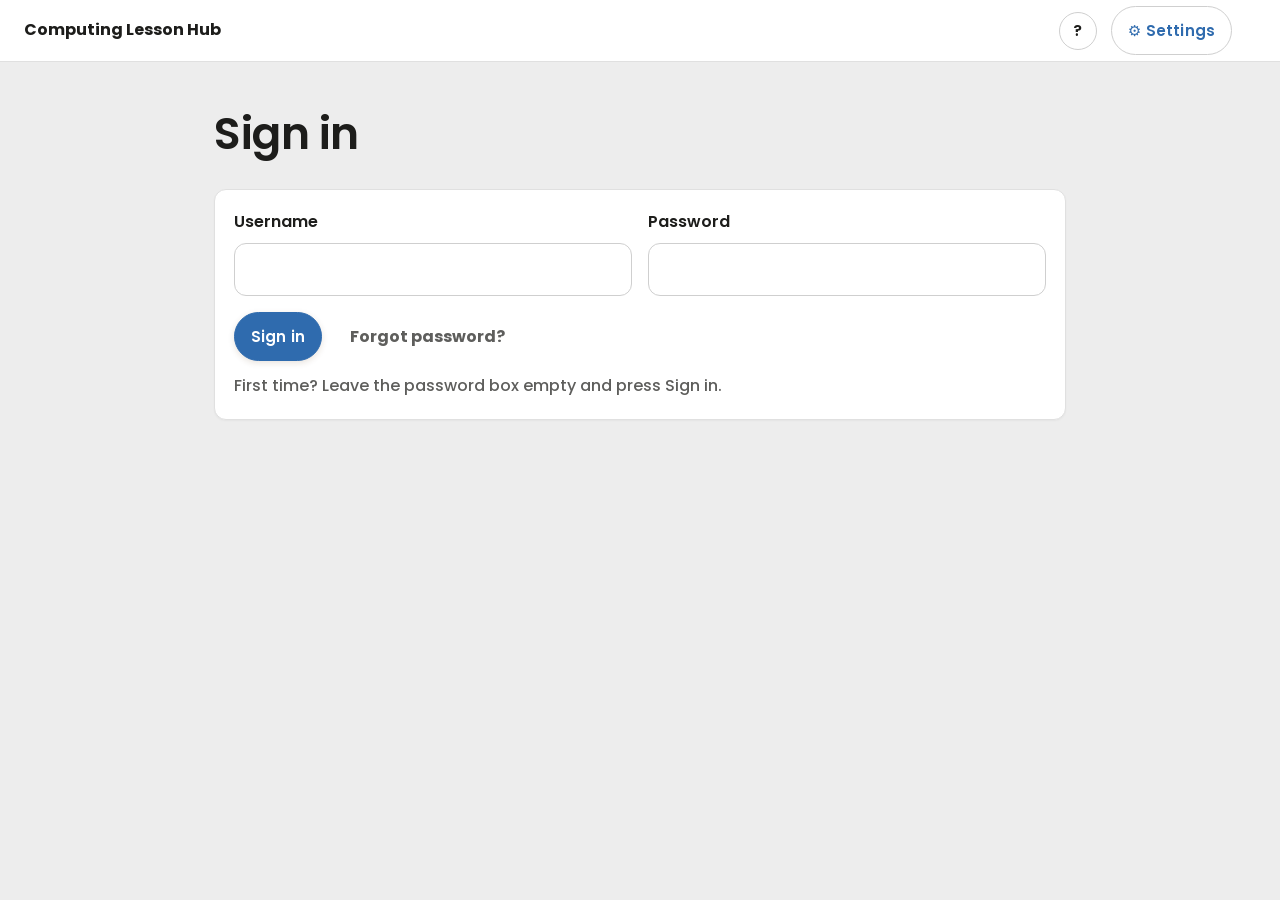
==== index.html @ dcce6dcf "From original c2c6411: v11.5.1-2 - fixes for Helpful IDE, Okay button for level-up card to move on, " ====
<!doctype html>
<html lang="en">
<head>
<meta charset="utf-8">
<meta name="viewport" content="width=device-width, initial-scale=1">
<title>Computing Lesson Hub</title>
<link rel="stylesheet" href="style.css">
<script>try{var _p=JSON.parse(localStorage.getItem("hub_prefs")||"{}");if(_p.bg)document.documentElement.dataset.bg=_p.bg;if(_p.font)document.documentElement.dataset.font=_p.font;}catch(e){}</script>
<script src="config.js"></script>
<script src="lessonfile.js"></script>
<script src="lessonorder.js"></script>
<script src="practice.js"></script>
<script src="settings.js"></script>
</head>
<body>

<div class="homebar">
  <div class="title">Computing Lesson Hub</div>
  <button class="btn-ghost iconbtn" id="helpBtn" title="Help" aria-label="Help" hidden>?</button>
  <button class="btn-ghost settings-btn" id="setBtn"><span class="ico">&#9881;&#65038;</span><span class="lbl"> Settings</span></button>
  <div class="auth" id="auth"></div>
</div>

<div class="page">

  <div class="masthead">
    <p class="eyebrow">Computing</p>
    <h1 id="headline">Sign in</h1>
  </div>

  <section class="station" id="loginCard">
    <div class="grid3">
      <div><label for="u">Username</label><input type="text" id="u" autocomplete="username"></div>
      <div><label for="p">Password</label><input type="password" id="p" autocomplete="current-password"></div>
    </div>
    <div class="row" style="margin-top:16px">
      <button class="btn-primary" id="loginBtn">Sign in</button>
      <button class="crumb" id="forgotBtn" style="margin-left:14px">Forgot password?</button>
      <span class="err" id="loginErr" role="alert"></span>
    </div>
    <p class="hint" id="loginNote" style="margin:12px 0 0">First time? Leave the password box empty and press Sign in.</p>
  </section>

  <div class="tabs" id="tabs" hidden>
    <button class="on" id="tabLessons">Lessons</button>
    <button id="tabResults">Assessments &amp; STAR Feedback</button>
    <button id="tabPractice">Practice</button>
    <button class="btn-ghost iconbtn refresh" id="refTab" title="Check for anything new">&#8635;</button>
  </div>
  <div id="view-lessons" hidden>
    <div class="subtabs">
      <button class="on" id="tabActive">Active</button>
      <button id="tabDone">Past</button>
    </div>
    <div id="lessonList"><div class="loading mid"><div class="load-dots"><span></span><span></span><span></span></div><span>Loading your lessons</span></div></div>
  </div>
  <div id="view-results" hidden>
    <div id="resultList"><p class="hint"></p></div>
  </div>
  <!-- Extra things to have a go at, set by nobody and marked by nobody.
       What is on offer is listed in practice.js. -->
  <div id="view-practice" hidden>
    <p class="hint" style="margin:0 0 18px">Extra activities to practise on your own.
      Nothing here is marked or handed in.</p>
    <div id="practiceList"></div>
  </div>

</div>

<!-- Only offered while nobody is signed in. Half of it is about signing in,
     and the other half clears this browser out, which is not something to put
     within reach of a child in the middle of a lesson. -->
<div class="modal-back no-print" id="helpModal" hidden>
  <div class="modal" role="dialog" aria-modal="true">
    <h2 style="margin-top:0">Help</h2>
    <div class="modal-scroll">
      <!-- Read through rather than glanced at, so it is ranged left under its
           heading instead of centred the way a one line pop-up message is. -->
      <div class="set-group" style="text-align:left">
        <span class="set-label">How to sign in</span>
        <p class="modal-text">Type in your computer username, and then a password you have set.</p>
        <p class="modal-text">If this is your first time, leave the password box empty and press Sign in.
          You will be asked to pick a password of your own.</p>
        <p class="modal-text">If you have forgotten your password, press Forgot password and put your
          hand up, so your teacher can let you back in.</p>
      </div>
      <div class="set-group">
        <span class="set-label">Something not working?</span>
        <button class="btn-ghost" id="helpFix">Fix problems on this device</button>
        <p class="hint" id="helpFixMsg" style="margin-top:10px"></p>
        <p class="subnote">This clears anything left over in this browser and loads the page again.
          Your saved work is not deleted.</p>
      </div>
    </div>
    <button class="btn-primary modal-cta" id="helpDone">Close</button>
  </div>
</div>

<div class="modal-back no-print" id="sayModal" hidden>
  <div class="modal" role="dialog" aria-modal="true">
    <h2 id="sayTitle" style="margin-top:0"></h2>
    <p class="modal-text" id="sayText"></p>
    <button class="btn-primary modal-cta" id="sayOk">OK</button>
  </div>
</div>

<div class="modal-back no-print" id="resetModal" hidden>
  <div class="modal" role="dialog" aria-modal="true">
    <div id="rsStep1">
      <h2 style="margin-top:0">Reset your password</h2>
      <p class="modal-text" id="rsWho"></p>
      <div class="field"><label for="rp1">New password (12–25 characters)</label><input type="password" id="rp1" autocomplete="new-password"></div>
      <div class="field"><label for="rp2">Type it again</label><input type="password" id="rp2" autocomplete="new-password"></div>
      <p class="subnote">It must be at least 12 characters long.</p>
      <button class="btn-primary modal-cta" id="rsGo">Update password</button>
      <button class="btn-ghost modal-stay" id="rsCancel">Cancel</button>
      <p class="hint" id="rsMsg" style="margin-top:10px"></p>
    </div>
    <div id="rsStep2" hidden>
      <h2 style="margin-top:0">Waiting for your teacher</h2>
      <div class="load-dots" style="margin:18px 0"><span></span><span></span><span></span></div>
      <p class="modal-text">Put your hand up, your teacher needs to approve this. Keep this window open.</p>
      <p class="handin" id="rsCount"></p>
      <button class="btn-ghost modal-stay" id="rsGiveUp">Cancel</button>
    </div>
  </div>
</div>

<div class="modal-back no-print" id="pwModal" hidden>
  <div class="modal" role="dialog" aria-modal="true">
    <h2 style="margin-top:0">Choose your password</h2>
    <p class="modal-text" id="pwWho"></p>
    <div class="field"><label for="np1">New password (12–25 characters)</label><input type="password" id="np1" autocomplete="new-password"></div>
    <div class="field"><label for="np2">Type it again</label><input type="password" id="np2" autocomplete="new-password"></div>
    <p class="subnote">It must be at least 12 characters long. Keep it to yourself.</p>
    <button class="btn-primary modal-cta" id="npGo">Save my password</button>
    <p class="hint" id="npMsg" style="margin-top:10px"></p>
  </div>
</div>

<script>
const API = (window.HUB && window.HUB.API) || "";
const OFFLINE = !!(window.HUB && window.HUB.OFFLINE);
const ready = !(window.HUB && window.HUB.OFFLINE) && API && API.indexOf("PASTE_") !== 0;
const $ = (id) => document.getElementById(id);
/* The order lessons are listed in, from lessonorder.js. A list keeps the
   order it arrived in if that file did not, so one missing script leaves a
   list in an odd order rather than leaving it empty. */
const inOrder = (list, titleFor) => window.lessonOrder ? window.lessonOrder.sort(list, titleFor) : list;

function el(tag, cls, text){ const e = document.createElement(tag); if (cls) e.className = cls;
  if (text !== undefined) e.textContent = text; return e; }
/* The waiting dots, the same three the lesson screen uses, for a list that is
   still on its way. A plain "Loading" line read as if the page had finished
   and there was simply nothing in the list. */
function wait(box, what){
  const b = typeof box === "string" ? $(box) : box;
  if (!b) return null;
  b.innerHTML = "";
  const d = el("div","loading mid");
  const dots = el("div","load-dots");
  dots.appendChild(el("span")); dots.appendChild(el("span")); dots.appendChild(el("span"));
  d.appendChild(dots);
  d.appendChild(el("span","", what || "Loading"));
  b.appendChild(d);
  return b;
}
/* wiring a button that isn't there should not stop the rest of the page */
function on(id, ev, fn){
  const e = document.getElementById(id);
  if (!e){ console.warn("Nothing on the page with id:", id); return; }
  e.addEventListener(ev, fn);
}

/* Which tab is open. Declared up here because signing in shows that tab and
   hides the rest, and renderAuth runs before the rest of this script has been
   read: a `let` further down is not there yet when it is asked for. */
let openTab = "lessons";
/* The sandbox sends a student back here with ?tab=practice on the address, so
   they land on the list they came from rather than on their lessons. */
try{
  if (new URLSearchParams(location.search).get("tab") === "practice") openTab = "practice";
}catch(e){}

/* Nothing about lessons is shown until a student has signed in.
   One view at a time, rather than every view unhidden at once: they were all
   empty until something was loaded into them, so nothing showed, and the
   moment a tab had a word of its own on it that stopped being true. */
function signedInView(inYet){
  const tabs = $("tabs");
  if (tabs) tabs.hidden = !inYet;
  ["view-lessons","view-results","view-practice"].forEach(id => {
    const e = $(id);
    if (e) e.hidden = true;
  });
  if (inYet){ switchTab(openTab); return; }
  const box = $("lessonList");
  if (box) box.innerHTML = "";
}

/* ---------- home without a server ----------
   Lessons are handed out as links that open straight into the lesson, so
   this page is only the way back in when a link has not reached somebody:
   they type the lesson's four digit code and go there. There is no list to
   browse, no sign in, and nothing here knows their name — the lesson page
   asks for that, because that is where the work happens. */
function offlineHome(){
  ["tabs","view-lessons","view-results","view-practice"].forEach(id => { const e = $(id); if (e) e.hidden = true; });
  $("auth").innerHTML = "";
  $("headline").textContent = "Open a lesson";
  const card = $("loginCard");
  card.hidden = false;
  card.className = "station codepanel";
  card.innerHTML = "";

  const field = el("div","field");
  field.appendChild(el("label","","Lesson code"));
  const box = document.createElement("input");
  box.type = "text";
  box.id = "codeIn";
  box.className = "codebox";
  box.inputMode = "numeric";
  box.maxLength = 4;
  box.autocomplete = "off";
  box.placeholder = "0000";
  field.appendChild(box);
  card.appendChild(field);

  const msg = el("p","err","");
  const go = el("button","btn-primary","Open lesson");
  go.style.marginTop = "6px";

  const open = async () => {
    const code = box.value.replace(/\D/g, "");
    if (code.length !== 4){ msg.textContent = "Lesson codes are four numbers."; box.focus(); return; }
    msg.textContent = "";
    go.disabled = true; go.textContent = "Looking…";
    try{
      const found = window.lessonFile.byCode(await window.lessonFile.load(true), code);
      if (!found){
        msg.textContent = "No lesson has the code " + code + ". Check it with your teacher.";
        box.select();
        return;
      }
      location.href = "lesson.html?id=" + encodeURIComponent(found.id);
    }catch(e){
      msg.textContent = "The lesson list could not be read. Tell your teacher.";
    }finally{
      go.disabled = false; go.textContent = "Open lesson";
    }
  };
  go.addEventListener("click", open);
  /* Only numbers go in, so a stray letter cannot sit there looking right. */
  box.addEventListener("input", () => {
    const only = box.value.replace(/\D/g, "").slice(0, 4);
    if (only !== box.value) box.value = only;
    msg.textContent = "";
  });
  box.addEventListener("keydown", (e) => { if (e.key === "Enter") open(); });
  card.appendChild(go);
  card.appendChild(msg);
  setTimeout(() => box.focus(), 30);
}

function renderAuth(){
  const name = localStorage.getItem("hub_name");
  const help = $("helpBtn");
  if (OFFLINE){ offlineHome(); return; }
  if (name && localStorage.getItem("hub_token")){
    if (help) help.hidden = true;
    $("auth").innerHTML = '<span class="who"><b></b></span> <button class="btn-ghost" id="outBtn"><span class="ico">&#9099;</span><span class="lbl"> Sign out</span></button>';
    $("auth").querySelector("b").textContent = name;
    on("outBtn", "click", () => {
      ["hub_token","hub_name","hub_group"].forEach(k => localStorage.removeItem(k));
      /* Not only the token. A teacher sign-in left on this machine goes stale
         when the key changes or a second factor is switched on, and after that
         the server refused the whole of a lesson request rather than answering
         it as a student's: the list below still filled, being asked for with no
         sign-in at all, but opening a finished lesson from Past said it could
         not be found. Signing out used to leave it sitting there, which is why
         signing out and back in never fixed it. Saved work still stays: the
         same child coming back keeps working without waiting. */
      try{ window.hubClearStrays(); }catch(e){}
      forgetEverything();
      renderAuth();
    });
    $("loginCard").hidden = true;
    const hour = new Date().getHours();
    const part = hour < 12 ? "Good morning" : hour < 18 ? "Good afternoon" : "Good evening";
    $("headline").textContent = part + ", " + name.split(" ")[0];
    signedInView(true);
  } else {
    $("auth").innerHTML = "";
    if (help) help.hidden = false;
    $("loginCard").hidden = false;
    $("headline").textContent = "Sign in";
    signedInView(false);
  }
}

/* ---- the help pop-up, on the sign-in page only ---- */
on("helpBtn", "click", () => { $("helpModal").hidden = false; $("helpDone").focus(); });
on("helpDone", "click", () => { $("helpModal").hidden = true; $("helpBtn").focus(); });
$("helpModal").addEventListener("mousedown", (e) => {
  if (e.target === $("helpModal")) $("helpModal").hidden = true;
});
/* The way out of anything this machine is holding that stops it working: a
   teacher sign-in gone stale is the one that has actually happened, and it
   made the server refuse a student's lesson requests on that machine alone.
   Reached only from the sign-in page, so a child clearing things out has
   already left their lesson rather than being sat in the middle of one. */
on("helpFix", "click", () => {
  const btn = $("helpFix");
  btn.disabled = true;
  $("helpFixMsg").textContent = "All tidied up. Loading the page again…";
  try{ window.hubClearStrays(); }catch(e){}
  setTimeout(() => location.reload(), 700);
});
renderAuth();

on("loginBtn", "click", async () => {
  $("loginErr").textContent = "";
  if (!ready){ $("loginErr").textContent = "Site not connected to its server yet (config.js)."; return; }
  try{
    const r = await fetch(API + "/api/login", {
      method:"POST", headers:{ "Content-Type":"application/json" },
      body: JSON.stringify({ username: $("u").value, password: $("p").value })
    });
    const d = await r.json();
    if (!r.ok) throw new Error(d.error || "Sign-in failed.");
    /* Shared computers: if this is a DIFFERENT student from the last one to
       sign in here, drop the cached work so nobody sees someone else's answers.
       (Signing out deliberately leaves the cache alone, the same student
       coming back keeps working offline-fast.) */
    const uname = $("u").value.trim().toLowerCase();
    if (localStorage.getItem("hub_user") !== uname) clearStudentCache();
    localStorage.setItem("hub_user", uname);
    forgetEverything();          // never inherit the last student's data
    localStorage.setItem("hub_token", d.token);
    localStorage.setItem("hub_name", d.name);
    localStorage.setItem("hub_group", d.group || "");
    renderAuth();
    if (d.mustSet) forcePassword(d.name);
    else loadLessons();
  }catch(e){ $("loginErr").textContent = e.message; }
});
on("p", "keydown", (e) => { if (e.key === "Enter") $("loginBtn").click(); });

/* housekeeping: clear stored work for retired or stale lessons */
const MAX_AGE_DAYS = 60;
function pruneStorage(validIds){
  const keep = new Set(validIds.map(id => "hub_work_" + id));
  const cutoff = Date.now() - MAX_AGE_DAYS * 86400000;
  const doomed = [];
  for (let i = 0; i < localStorage.length; i++){
    const k = localStorage.key(i);
    if (!k || k.indexOf("hub_work_") !== 0) continue;
    if (!keep.has(k)){ doomed.push(k); continue; }
    try{
      const d = JSON.parse(localStorage.getItem(k));
      if (d.__saved && new Date(d.__saved).getTime() < cutoff) doomed.push(k);
    }catch(e){ doomed.push(k); }
  }
  doomed.forEach(k => localStorage.removeItem(k));
}

let lessonTitles = {};
let catalogue = null;      // what the teacher has published, and in which unit
let lockedLessons = new Set();
let markingLessons = new Set();   // assessments the teacher is marking: open, but read only
let doneLessons = new Set();
let showing = "active";

/* The lesson FILES stay on GitHub Pages (titles, descriptions, tasks); the
   database only says which are published, which unit they belong to and what
   is locked for this class. */
let lessonsLoaded = false;
async function loadLessons(force){
  if (OFFLINE) return;              // no list to browse, only the code box
  if (lessonsLoaded && !force){ paintLessons(lastById); return; }
  /* Only count it as loaded once lessons have actually arrived. Marking it
     loaded after a fetch that returned early, or failed, left the list empty
     for the rest of the visit. */
  const got = await fetchLessons();
  lessonsLoaded = !!got;
}
let lastById = {};
async function fetchLessons(){
  let loadedOk = false;
  const box = $("lessonList");
  const token = localStorage.getItem("hub_token");
  if (!token){ box.innerHTML = ""; return false; }               // signing in comes first
  wait(box, "Loading your lessons");
  const group = localStorage.getItem("hub_group") || "";
  /* All three at once. Neither the locked list nor the finished list needs
     anything from the catalogue, and asked for in turn they made this three
     round trips deep, so a child at the start of a lesson watched the dots
     for three times as long as they had to. Each one is given something to
     do with a failure as it starts rather than later, or a refusal that
     arrives while another is still in the air has nowhere to go.

     Every lesson comes from the database. The lessons folder belongs to
     offline mode, and this list is never shown there, so nothing here reads
     it: a file left behind from a spell offline must not put a lesson in
     front of a class that was never published to them. */
  const catalogueComing = fetch(API + "/api/catalog" +
    (group ? "?group=" + encodeURIComponent(group) : ""), { cache: "no-store" })
    .then(r => r.json());
  const lockedComing = (ready && token && group)
    ? fetch(API + "/api/release?all=1&group=" + encodeURIComponent(group), { cache: "no-store" })
        .then(r => r.json()).catch(() => null)
    : Promise.resolve(null);
  const doneComing = (ready && token)
    ? fetch(API + "/api/work?done=1", { headers: { Authorization: "Bearer " + token }, cache: "no-store" })
        .then(r => r.json()).catch(() => null)
    : Promise.resolve(null);
  try{
    catalogue = await catalogueComing;

    const byId = {};
    (catalogue.lessons || []).forEach(c => {
      byId[c.lesson_id] = { id: c.lesson_id, title: c.title || c.lesson_id,
                            description: c.description || "" };
      lessonTitles[c.lesson_id] = byId[c.lesson_id].title;
    });
    /* prune only once we know every valid id, or work on builder-made lessons
       would be thrown away here */
    try{ pruneStorage(Object.keys(byId)); }catch(e){}

    lockedLessons = new Set();
    const rel = await lockedComing;
    markingLessons = new Set();
    if (rel) (rel.rows || []).forEach(r => {
      if (r.lessonLocked) lockedLessons.add(r.lesson);
      if (r.markingLocked) markingLessons.add(r.lesson);
    });

    doneLessons = new Set();
    Object.keys(byId).forEach(id => {         // this machine's own record
      try{ const w = JSON.parse(localStorage.getItem("hub_work_" + id) || "null"); if (w && w.__done) doneLessons.add(id); }catch(e){}
    });
    const fin = await doneComing;             // and the authoritative one
    if (fin) (fin.done || []).forEach(id => doneLessons.add(id));
    lastById = byId;
    loadedOk = true;
    paintLessons(byId);
  }catch(e){
    console.error("lesson list failed:", e);
    box.innerHTML = '<p class="hint">Could not load the lesson list. Pull down or press refresh to try again.</p>';
  }
  return loadedOk;
}

/* Closing dates seen so far, lesson id to date. The tab a lesson belongs in
   is worked out from whatever the catalogue sent this time, and an answer
   that came back with no dates on it at all (a database a column behind, so
   the query fell back to one that does not ask for them) put every closed
   lesson back on the home page and left it there. Once a lesson has been seen
   to have a closing date, that date is remembered, so closed stays closed.
   A date the catalogue does send always wins, which is what lets a teacher
   push a closing date back and have the lesson return to Active. */
const CLOSE_KEY = "hub_close";
let closeDates = {};
try{ closeDates = JSON.parse(localStorage.getItem(CLOSE_KEY) || "{}") || {}; }catch(e){ closeDates = {}; }
function rememberCloses(cat, trustThis){
  const fresh = {};
  cat.forEach(c => {
    /* An answer with dates in it is the whole truth: a lesson without one has
       had its closing date taken off, so the old one is forgotten too.
       An answer with no dates anywhere tells us nothing, so nothing is lost. */
    const shut = trustThis ? (c.close_on || "") : (c.close_on || closeDates[c.lesson_id] || "");
    if (shut) fresh[c.lesson_id] = shut;         // lessons no longer listed drop out
  });
  closeDates = fresh;
  try{ localStorage.setItem(CLOSE_KEY, JSON.stringify(fresh)); }catch(e){}
}

/* The school's own day, not UTC. A closing date is a date on a timetable, and
   through the summer the UTC day is still yesterday's until one in the
   morning, which is the same day the console works out. */
function todayHere(){
  const d = new Date();
  return d.getFullYear() + "-" + String(d.getMonth() + 1).padStart(2, "0") + "-" + String(d.getDate()).padStart(2, "0");
}

function paintLessons(byId){
  const box = $("lessonList"); box.innerHTML = "";
  const cat = (catalogue && catalogue.lessons) || [];
  // published, not locked for this class, and known in the lesson files
  let visible = cat.filter(c => byId[c.lesson_id] && !lockedLessons.has(c.lesson_id));   // the server already filtered by class
  /* A lesson is in the past once its closing date has gone by, or once the
     student has finished it. Closed lessons can still be opened and edited.
     Half finished work does not hold one back: the date closes it either way. */
  const today = todayHere();
  /* A remembered date is only used when this answer carried no dates at all.
     Where the catalogue does have them, a lesson without one is a lesson
     published without a closing date, and it stays where it is. */
  const anyDates = cat.some(c => c.close_on);
  const closeOf = (c) => c.close_on || (anyDates ? "" : (closeDates[c.lesson_id] || ""));
  const isPast = (c) => { const shut = closeOf(c); return (shut && shut < today) || doneLessons.has(c.lesson_id); };
  rememberCloses(cat, anyDates);
  visible = visible.filter(c => showing === "done" ? isPast(c) : !isPast(c));

  if (!visible.length){
    box.innerHTML = '<p class="hint">' + (showing === "done"
      ? "Nothing here yet, lessons move here once they close, or once you finish them."
      : (cat.length ? "No lessons are open right now. Your teacher will publish them when you need them."
                    : "No lessons have been published yet.")) + '</p>';
    return;
  }

  // group by unit, in the teacher's unit order
  const unitOrder = ((catalogue && catalogue.units) || []).map(u => u.name);
  const groups = {};
  visible.forEach(c => { (groups[c.unit || ""] = groups[c.unit || ""] || []).push(c); });
  const names = Object.keys(groups).sort((a, b) => {
    const ia = unitOrder.indexOf(a), ib = unitOrder.indexOf(b);
    return (ia < 0 ? 999 : ia) - (ib < 0 ? 999 : ib) || a.localeCompare(b);
  });

  names.forEach((unit, unitIndex) => {
    /* Past work piles up over a year, so each unit folds away. The one most
       recently finished is left open; the rest start closed. */
    const foldable = showing === "done" && unit;   // the Past tab
    let body = box;
    if (foldable){
      const holder = document.createElement("div");
      holder.className = "pastunit";
      const head = document.createElement("button");
      head.className = "pastunit-head";
      head.type = "button";
      head.appendChild(Object.assign(document.createElement("span"), { textContent: unit }));
      const count = document.createElement("span");
      count.className = "pastunit-count";
      count.textContent = groups[unit].length + (groups[unit].length === 1 ? " lesson" : " lessons");
      head.appendChild(count);
      const inner = document.createElement("div");
      inner.className = "pastunit-body";
      const openFirst = unitIndex === 0;
      inner.hidden = !openFirst;
      if (openFirst) head.classList.add("open");
      head.addEventListener("click", () => {
        inner.hidden = !inner.hidden;
        head.classList.toggle("open", !inner.hidden);
      });
      holder.appendChild(head);
      holder.appendChild(inner);
      box.appendChild(holder);
      body = inner;
    } else if (unit){
      const h = document.createElement("p"); h.className = "unit-head"; h.textContent = unit; box.appendChild(h);
    }
    /* A unit of a GCSE or A Level course is one point of the specification,
       and the lessons in it come in named groups: its sub-points. A KS3 unit
       has none of those, so it stays the one list it has always been, and so
       does a unit whose lessons all cover the whole of it. */
    const partNames = [];
    const parts = {};
    groups[unit].slice().sort(bySubunit).forEach(c => {
      const name = c.subunit || "";
      if (!parts[name]){ parts[name] = []; partNames.push(name); }
      parts[name].push(c);
    });
    /* Counted across the whole unit, not restarted in each group: the numbers
       down the side are where a student is up to in this unit. */
    let nth = 0;
    partNames.forEach(part => {
      /* A named sub-point always says so, even where the unit has only the
         one. It used to be left off in that case, so a class given one lesson
         out of 2.2.1 saw it under "2.2 Programming fundamentals" with no sign
         of which part of it they were doing. The unit's own group has no name
         and never gets a heading. */
      if (part){
        const sh = document.createElement("p");
        sh.className = "sub-head"; sh.textContent = part;
        body.appendChild(sh);
      }
    const wrap = document.createElement("div"); wrap.className = "lessons";
    inOrder(parts[part]).forEach((c) => {
      const i = nth++;
      const l = byId[c.lesson_id];
      const done = doneLessons.has(l.id);
      const a = document.createElement("a");
      a.className = "lessonCard";
      a.href = "lesson.html?id=" + encodeURIComponent(l.id);

      if (visible.length > 1){
        const num = document.createElement("span");
        num.className = "num"; num.textContent = String(i + 1).padStart(2, "0");
        a.appendChild(num);
      }

      const bodyEl = document.createElement("span");
      bodyEl.className = "body";
      const nameEl = document.createElement("b");
      nameEl.textContent = l.title || l.id;
      const descEl = document.createElement("span");
      descEl.textContent = l.description || "";
      bodyEl.appendChild(nameEl); bodyEl.appendChild(descEl);
      a.appendChild(bodyEl);

      if (done){
        const badge = document.createElement("span");
        badge.className = "badge badge-done"; badge.textContent = "\u2713 Complete";
        a.appendChild(badge);
      }
      if (l.assessment || c.assessment){
        const badge = document.createElement("span");
        badge.className = "badge"; badge.textContent = c.practical ? "Practical" : "Assessment";
        a.appendChild(badge);
        /* Still opens, to their work and their mark, but says up front that
           it cannot be changed, rather than letting them find out inside. */
        if (markingLessons.has(l.id)){
          const shut = document.createElement("span");
          shut.className = "badge"; shut.textContent = "\u{1F512} Being marked";
          a.appendChild(shut);
        }
      } else if (l.homework || c.homework){
        const badge = document.createElement("span");
        badge.className = "badge badge-home"; badge.textContent = "Home Learning";
        a.appendChild(badge);
      }
      const go = document.createElement("span");
      go.className = "go"; go.textContent = "\u2192";
      a.appendChild(go);
      wrap.appendChild(a);
    });
    body.appendChild(wrap);
    });
  });
}

/* Which sub-point of its unit a lesson is in. The number in the wording is
   read as a number, so 2.2.10 comes after 2.2.9, and a lesson covering the
   whole unit has no sub-point and comes first. */
function bySubunit(a, b){
  const x = String(a.subunit || ""), y = String(b.subunit || "");
  if (x === y) return 0;
  if (!x) return -1;
  if (!y) return 1;
  return window.lessonOrder ? window.lessonOrder.compareText(x, y)
                            : (x < y ? -1 : 1);
}

on("tabActive", "click", () => { showing = "active"; paintSub(); });
on("tabDone", "click", () => { showing = "done"; paintSub(); });
function paintSub(){
  $("tabActive").classList.toggle("on", showing === "active");
  $("tabDone").classList.toggle("on", showing === "done");
  loadLessons();
}
loadLessons();

/* ---- My results tab ---- */
on("refTab", "click", async () => {
  const btn = $("refTab");
  btn.disabled = true;
  try{
    if (openTab === "results") await loadResults(true);
    else await loadLessons(true);
  }catch(e){}
  btn.disabled = false;
});
on("tabLessons", "click", () => switchTab("lessons"));
on("tabResults", "click", () => switchTab("results"));
on("tabPractice", "click", () => switchTab("practice"));
let resultsLoaded = false;

/* Signing out has to forget everything held in memory as well as the token.
   Leaving these behind showed the next student the last one's marks. */
function forgetEverything(){
  lessonsLoaded = false;
  resultsLoaded = false;
  lastById = {};
  lessonTitles = {};
  doneLessons = new Set();
  lockedLessons = new Set();
  markingLessons = new Set();
  catalogue = null;
  showing = "active";
  openTab = "lessons";
  const list = $("lessonList"), res = $("resultList");
  if (list) list.innerHTML = "";
  if (res) res.innerHTML = "";
}

function switchTab(which){
  openTab = which;
  $("tabLessons").classList.toggle("on", which === "lessons");
  $("tabResults").classList.toggle("on", which === "results");
  $("tabPractice").classList.toggle("on", which === "practice");
  $("view-lessons").hidden = which !== "lessons";
  $("view-results").hidden = which !== "results";
  $("view-practice").hidden = which !== "practice";
  /* Nothing on the Practice tab comes from the server, so there is nothing
     to check for and no button to press. */
  $("refTab").hidden = which === "practice";
  if (which === "results" && !resultsLoaded) loadResults();
  if (which === "practice") paintPractice();
}

/* What a student can practise, from practice.js. Everything that will ever
   be here is listed there; only the ones with a page behind them are drawn,
   so the quiz and the written answers appear the day they are written and
   nothing on this page has to change. */
function paintPractice(){
  const box = $("practiceList");
  if (!box) return;
  box.innerHTML = "";
  const acts = (window.practice && window.practice.live()) || [];
  if (!acts.length){
    box.innerHTML = '<p class="hint">Nothing to practise just yet.</p>';
    return;
  }
  const wrap = el("div","lessons");
  acts.forEach(a => {
    const card = document.createElement("a");
    card.className = "lessonCard";
    card.href = a.href;
    const icon = el("span","num pracIcon", a.icon || "");
    icon.setAttribute("aria-hidden","true");
    card.appendChild(icon);
    const body = el("span","body");
    body.appendChild(el("b","", a.title));
    body.appendChild(el("span","", a.blurb));
    card.appendChild(body);
    card.appendChild(el("span","go","→"));
    wrap.appendChild(card);
  });
  box.appendChild(wrap);
}
function clearStudentCache(){
  try{
    const doomed = [];
    for (let i = 0; i < localStorage.length; i++){
      const k = localStorage.key(i);
      if (k && (k.startsWith("hub_work_") || k.startsWith("hub_rel_") ||
                k === "hub_close" || k === "hub_inspect" ||
                k === "hub_sandbox_inspect" ||
                k === "hub_sandbox")) doomed.push(k);
    }
    doomed.forEach(k => localStorage.removeItem(k));   // display settings are kept
  }catch(e){}
}

/* ---- first sign-in (or after a teacher approves a reset): choose a password ---- */
function forcePassword(name){
  $("pwWho").textContent = "Hello " + String(name || "").split(" ")[0] + ", before you start, pick a password only you know.";
  $("pwModal").hidden = false;
  $("np1").focus();
}
on("npGo", "click", async () => {
  const a = $("np1").value, b = $("np2").value;
  if (a.length < 12 || a.length > 25){ $("npMsg").textContent = "It must be 12 to 25 characters long."; return; }
  if (a !== b){ $("npMsg").textContent = "The two boxes don't match."; return; }
  $("npMsg").textContent = "Saving…";
  try{
    const r = await fetch(API + "/api/login", { method:"POST",
      headers:{ "Content-Type":"application/json", Authorization: "Bearer " + localStorage.getItem("hub_token") },
      body: JSON.stringify({ action:"set-password", newPassword: a }) });
    const d = await r.json();
    if (!r.ok) throw new Error(d.error || "Could not save it.");
    $("pwModal").hidden = true;
    $("np1").value = $("np2").value = "";
    loadLessons();
  }catch(e){ $("npMsg").textContent = e.message; }
});

/* our own message box, never the browser's grey pop-up */
function say(title, text, then){
  $("sayTitle").textContent = title;
  $("sayText").textContent = text || "";
  $("sayModal").hidden = false;
  $("sayOk").onclick = () => { $("sayModal").hidden = true; if (then) then(); };
  $("sayOk").focus();
}
on("sayModal", "mousedown", (e) => { if (e.target === $("sayModal")) $("sayModal").hidden = true; });

/* ---- forgot password ----
   Check the username, let them choose the new password there and then, and
   hold it until their teacher approves it, no emails, no teacher typing. */
let rsUser = "", rsTicket = "", rsPoll = null, rsDeadline = 0;

on("forgotBtn", "click", async () => {
  const u = $("u").value.trim();
  if (!u){ $("loginErr").textContent = "Type your username first, then press Forgot password?"; return; }
  if (!ready){ $("loginErr").textContent = "Site not connected to its server yet (config.js)."; return; }
  $("loginErr").textContent = "";
  $("forgotBtn").textContent = "Checking…";
  try{
    const r = await fetch(API + "/api/login", { method:"POST", headers:{ "Content-Type":"application/json" },
      body: JSON.stringify({ action:"check-username", username: u }) });
    const d = await r.json();
    if (!r.ok) throw new Error(d.error || "Could not check that.");
    if (!d.exists){
      say("We can't find that username",
          "There's no account called \u201c" + u + "\u201d. Check the spelling and try again, your teacher can tell you your exact username.");
      return;
    }
    rsUser = u;
    $("rsWho").textContent = "Signing in as " + u + ". Choose a new password, then your teacher will approve it.";
    $("rsStep1").hidden = false; $("rsStep2").hidden = true;
    $("rsMsg").textContent = ""; $("rp1").value = ""; $("rp2").value = "";
    $("resetModal").hidden = false;
    $("rp1").focus();
  }catch(e){ $("loginErr").textContent = e.message; }
  finally{ $("forgotBtn").textContent = "Forgot password?"; }
});
on("rsCancel", "click", () => { $("resetModal").hidden = true; });
on("rsGiveUp", "click", stopReset);
function stopReset(){
  clearInterval(rsPoll); rsPoll = null;
  $("resetModal").hidden = true;
}
on("rsGo", "click", async () => {
  const a = $("rp1").value, b = $("rp2").value;
  if (a.length < 12 || a.length > 25){ $("rsMsg").textContent = "It must be 12 to 25 characters long."; return; }
  if (a !== b){ $("rsMsg").textContent = "The two boxes don't match."; return; }
  $("rsMsg").textContent = "Sending to your teacher…";
  try{
    const r = await fetch(API + "/api/login", { method:"POST", headers:{ "Content-Type":"application/json" },
      body: JSON.stringify({ action:"reset-request", username: rsUser, newPassword: a }) });
    const d = await r.json();
    if (!r.ok) throw new Error(d.error || "Could not send it.");
    rsTicket = d.ticket;
    $("rsStep1").hidden = true; $("rsStep2").hidden = false;
    rsDeadline = Date.now() + 5*60*1000;
    tickCountdown();
    rsPoll = setInterval(pollReset, 5000);
  }catch(e){ $("rsMsg").textContent = e.message; }
});
function tickCountdown(){
  const left = Math.max(0, Math.ceil((rsDeadline - Date.now())/1000));
  const m = Math.floor(left/60), sec = String(left%60).padStart(2,"0");
  $("rsCount").textContent = left ? ("Time left: " + m + ":" + sec) : "";
}
async function pollReset(){
  tickCountdown();
  if (Date.now() > rsDeadline){
    stopReset();
    say("Time ran out", "Your teacher did not approve your new password within 5 minutes, so it has gone. Press Forgot password again to have another go.");
    return;
  }
  try{
    const r = await fetch(API + "/api/login", { method:"POST", headers:{ "Content-Type":"application/json" },
      body: JSON.stringify({ action:"reset-status", username: rsUser, ticket: rsTicket }) });
    const d = await r.json();
    if (d.status === "approved"){
      stopReset();
      if (localStorage.getItem("hub_user") !== rsUser.toLowerCase()) clearStudentCache();
      localStorage.setItem("hub_user", rsUser.toLowerCase());
      forgetEverything();          // never inherit the last student's data
    localStorage.setItem("hub_token", d.token);
      localStorage.setItem("hub_name", d.name);
      localStorage.setItem("hub_group", d.group || "");
      renderAuth();
      loadLessons();
    } else if (d.status === "denied"){
      stopReset();
      say("Not approved", "Your teacher did not approve this password change. Ask them why, then try again.");
    } else if (d.status === "expired"){
      stopReset();
      say("That request expired", "Please try to reset your password again.");
    }
  }catch(e){ /* a blip: keep polling until the deadline */ }
}

async function loadResults(force){
  if (resultsLoaded && !force) return;
  await fetchResults();
  resultsLoaded = true;
}
/* every lesson a teacher has written feedback on */

function paintResults(box, d){
box.innerHTML = "";
  /* Two lists, because they are two different things. An assessment is a
     test somebody sat; exam practice is a lesson of past paper questions
     that happened to add up to a mark. A row saved before there was a
     difference has no kind on it and is an assessment, which is what it
     was. */
  const all = d.results || [];
  const assessments = all.filter(r => String(r.kind || "") !== "exam");
  const practice = all.filter(r => String(r.kind || "") === "exam");
  if (!all.length) box.appendChild(el("p","hint","No assessment results yet."));
  if (assessments.length) box.appendChild(el("p","unit-head","Assessments"));
  paintResultRows(box, assessments);
  if (practice.length) box.appendChild(el("p","unit-head","Exam questions"));
  paintResultRows(box, practice);
}
function paintResultRows(box, rows){
  rows.forEach(res => {
    const card = document.createElement("a"); card.className = "result-card";
    card.href = "lesson.html?id=" + encodeURIComponent(res.lesson_id);
    card.innerHTML = '<span class="sc"></span><span class="body"><b></b><span></span></span><span class="st"></span>';
    const when = new Date(res.updated_at + "Z").toLocaleDateString("en-GB");
    /* A grade stands on its own: there is no percentage to work out. */
    if (res.grade){
      card.querySelector(".sc").textContent = res.grade;
      card.querySelector(".sc").classList.add("sc-grade");
      card.querySelector(".body span").textContent = when;
    } else {
      const pct = Math.round(100 * res.score / Math.max(1, res.out_of));
      card.querySelector(".sc").textContent = res.score + " / " + res.out_of;
      card.querySelector(".body span").textContent = pct + "% \u00b7 " + when;
    }
    card.querySelector("b").textContent = lessonTitles[res.lesson_id] || res.lesson_id;
    const st = card.querySelector(".st");
    if (res.strength || res.target){
      st.innerHTML = (res.strength ? "<b>Strength:</b> " : "") + (res.strength || "") +
                     (res.target ? "<br><i>Target:</i> " + res.target : "");
    }
    box.appendChild(card);
  });
}

async function fetchResults(){
  const token = localStorage.getItem("hub_token");
  const box = $("resultList");
  if (OFFLINE){
    /* the browser is the only place results live */
    let all = {};
    try{ all = JSON.parse(localStorage.getItem("hub_results") || "{}"); }catch(e){}
    const mine = Object.values(all).sort((a, b) =>
      String(b.updated_at).localeCompare(String(a.updated_at)));
    mine.forEach(r => { if (r.title) lessonTitles[r.lesson_id] = r.title; });
    paintResults(box, { results: mine });
    return;
  }
  if (!token){ box.innerHTML = ""; return; }
  if (!ready){ box.innerHTML = '<p class="hint">Site not connected to its server yet.</p>'; return; }
  wait(box, "Loading your results");
  try{
    const r = await fetch(API + "/api/results", { headers: { Authorization: "Bearer " + token } });
    const d = await r.json();
    if (!r.ok) throw new Error(d.error || "Could not load results.");
    resultsLoaded = true;
    paintResults(box, d);

  }catch(e){ box.innerHTML = '<p class="hint">' + e.message + '</p>'; }
}
  if (window.initSettings) initSettings($("setBtn"));
</script>
</body>
</html>
---- style.css ----
/* =====================================================================
   Lesson Hub — "mission console"
   Deep navy shell, amber for actions, mint reserved for success/progress.
   Space Grotesk (display) · IBM Plex Sans (body) · IBM Plex Mono (code)
   ===================================================================== */

@import url('https://fonts.googleapis.com/css2?family=Poppins:wght@400;500;600;700&family=Lexend:wght@400;500;600;700;800&family=Atkinson+Hyperlegible:wght@400;700&family=IBM+Plex+Mono:wght@400;500&display=swap');

/* =====================================================================
   The scale everything is sized from. Text comes in these sizes and corners
   in these curves, rather than whatever number looked right on the day, so
   the same kind of thing looks the same wherever it is. Change one here and
   it changes everywhere it is used.
   ===================================================================== */
:root{
  --text-2xs:11px; --text-xs:12px; --text-sm:13px; --text-base:14px; --text-md:15px;
  --text-lg:16px; --text-xl:18px; --text-2xl:20px; --text-3xl:24px; --text-4xl:28px;
  --text-5xl:34px; --text-6xl:44px; --text-7xl:56px;
  --rad-xs:4px; --rad-sm:8px; --rad-md:12px; --rad-lg:16px; --rad-pill:999px;
}


/* =====================================================================
   The school's own look: white on a soft grey, near-black text, one blue
   for anything you can act on, square corners and thin grey rules.
   ===================================================================== */
:root{
  /* the code editor's default colours, so they are named like everything else */
  --code-bg:#20242E;
  --code-fg:#D8DEE9;
  /* The rocket's flame on the hand-in screen. Fire is orange whatever the
     theme, so these are set once here and no theme changes them. */
  --flame-out:#F5822A;
  --flame-in:#FFD54A;

  --bg:#EDEDED;
  --bar:#FFFFFF;
  --panel:#FFFFFF;
  --panel-2:#F8F8F8;
  --line:#E0E0E0;
  --line-2:#CFCFCF;

  --text:#1D1D1B;
  --muted:#5E5E5C;
  --dim:#6E6E6C;   /* the school uses #888, lifted so small labels still read */

  /* The school's blue is #4587D0, but white text on it only reaches 3.7:1 —
     too low to read comfortably. The working colour is a shade deeper, which
     passes at 5.5:1 and still reads as the same blue. */
  --brand:#4587D0;      /* the exact school blue, for rules and tints */
  --amber:#2F6BAE;
  --amber-dark:#255A96;
  --amber-ink:#FFFFFF;
  --mint:#2E7D5B;
  --mint-dim:#D6E8DF;
  --red:#CF1111;
  --red-dim:#F6D9D9;

  --display:'Poppins','Segoe UI',system-ui,sans-serif;
  --body:'Poppins','Segoe UI',system-ui,-apple-system,sans-serif;
  --mono:'IBM Plex Mono',ui-monospace,Consolas,monospace;

  --r:12px;
}

/* background choices (Settings on the home page) */
/* the warm beige the site used before, kept so anyone can go back to it */
html[data-bg=warm]{--bg:#F3ECDD; --bar:#ECE2CC; --panel:#FFFFFF; --panel-2:#FBF7EE;
  --line:#E4D9C2; --line-2:#D2C3A4;
  --text:#3B352C; --muted:#7B7263; --dim:#A69C89;
  --brand:#DC8A3E;      /* the warm amber, for rules and tints */
  --amber:#A25E22;      /* deep enough for white text to read on it */
  --amber-dark:#8C4F1C; --amber-ink:#FFFFFF;
  --mint:#4C9E76; --mint-dim:#CBE6D7; --red:#C9564E; --red-dim:#F2D7D4;
  --display:'Lexend','Segoe UI',system-ui,sans-serif;
  --body:'Lexend','Segoe UI',system-ui,-apple-system,sans-serif;
  --r:16px}
/* the same look after dark */
html[data-idetheme=light]{--code-bg:#FFFFFF; --code-fg:#1D1D1B}
html[data-bg=night]{--bg:#1F1F24; --bar:#33333B; --panel:#2C2C33; --panel-2:#383840;
  --line:#43434C; --line-2:#5A5A65;
  --text:#F2F2F0; --muted:#B4B4B0; --dim:#9A9A96;
  --brand:#6FA8E0; --amber:#6FA8E0; --amber-dark:#8FBEEA; --amber-ink:#0E1116;
  --mint:#5FBF95; --mint-dim:#22402F; --red:#E8736E; --red-dim:#4A2523}
html[data-bg=blue]{--bg:#E2EDF7; --bar:#D0E2F0; --panel:#FFFFFF; --panel-2:#F4F9FC; --line:#D4E1EB; --line-2:#B9CDDD}
html[data-bg=green]{--bg:#DDEDD5; --bar:#CBE2C0; --panel:#FFFFFF; --panel-2:#F2F8EF; --line:#CBDEC4; --line-2:#AECBA4}
html[data-bg=peach]{--bg:#FAEADC; --bar:#F1DCC6; --panel:#FFFFFF; --panel-2:#FDF6F0; --line:#EFD9C7; --line-2:#DEC0A6}
html[data-bg=yellow]{--bg:#F9F0CB; --bar:#EDE0AC; --panel:#FFFFFF; --panel-2:#FCF8E9; --line:#E9DDAF; --line-2:#D6C588}
html[data-bg=dark]{--bg:#23262E; --bar:#2C303A; --panel:#2C303A; --panel-2:#333846; --line:#3D434F; --line-2:#4C5464;
  --text:#EAEBEF; --muted:#A9AFBC; --dim:#7E8595; --amber:#E39B52; --amber-ink:#221A0F;
  --mint:#5BBE94; --mint-dim:#2C5847; --red:#DE7C74; --red-dim:#54312E}
/* font choices */
html[data-font=lexend]{--display:'Lexend',sans-serif; --body:'Lexend',sans-serif}
html[data-font=atkinson]{--display:'Atkinson Hyperlegible',sans-serif; --body:'Atkinson Hyperlegible',sans-serif}

[hidden]{display:none !important}
*{box-sizing:border-box}
html,body{margin:0;padding:0}
html{background:var(--bg)}
body{
  background:var(--bg); color:var(--text);
  font-family:var(--body);
  -webkit-font-smoothing:antialiased;
}
a{color:var(--mint)}
h1,h2,h3{font-family:var(--display); margin:0}

/* ---------- buttons ---------- */
button{
  font-family:var(--body); font-size:var(--text-lg); font-weight:600; cursor:pointer;
  border-radius:var(--rad-md); border:1px solid transparent; padding:9px 16px;
  transition:background .14s, border-color .14s, transform .06s;
}
button:active{transform:translateY(1px)}
button:focus-visible{outline:2px solid var(--amber); outline-offset:2px}
.btn-primary{border-color:var(--amber)}

.btn-ghost{border-color:var(--line-2)}

button:disabled{cursor:not-allowed}

/* ---------- generic surfaces (used by home + admin too) ---------- */
.station{background:var(--panel); border:1px solid var(--line); border-radius:var(--r); padding:19px}
label{display:block; font-weight:600; font-size:var(--text-lg); margin:0 0 8px; color:var(--text)}
input[type=text],input[type=password],textarea{
  width:100%; font-family:var(--body); font-size:var(--text-xl); color:var(--text);
  background:var(--bg); border:1.5px solid var(--line-2); border-radius:var(--rad-md); padding:12px 14px;
}
textarea{resize:vertical}
input::placeholder,textarea::placeholder{color:var(--dim)}
input:focus,textarea:focus{outline:none; border-color:var(--amber); box-shadow:0 0 0 3px rgba(240,168,60,.16)}
.err{color:var(--red); font-size:var(--text-base); font-weight:600}
.hint{color:var(--muted); font-size:var(--text-lg)}
.row{display:flex; align-items:center; gap:14px; flex-wrap:wrap}

/* save-state chip */
.chip{
  font-family:var(--mono); font-size:var(--text-xs); font-weight:500; letter-spacing:.04em; text-transform:uppercase;
  padding:5px 11px; border-radius:var(--rad-pill); border:1px solid var(--line-2); color:var(--muted);
  display:inline-flex; align-items:center; gap:7px; white-space:nowrap;
}
.chip::before{content:""; width:6px; height:6px; border-radius:50%; background:var(--dim)}
.chip[data-state=saving]{color:var(--amber); border-color:var(--amber-dark)}
.chip[data-state=saving]::before{background:var(--amber)}
.chip[data-state=saved]{color:var(--mint); border-color:var(--mint-dim)}
.chip[data-state=saved]::before{background:var(--mint)}
.chip[data-state=error]{color:var(--red); border-color:var(--red-dim)}
.chip[data-state=error]::before{background:var(--red)}

/* =====================================================================
   LESSON SHELL — fixed height, never scrolls; only the stage does.
   ===================================================================== */
body.lesson{
  height:100dvh; display:grid;
  grid-template-rows:auto auto auto 1fr auto;
  overflow:hidden;
}
/* Held to their rows, so the stage keeps the one that stretches when the
   brief above it is hidden. Placed by order alone, a hidden brief moved
   everything up a row: the stage took the brief's row and shrank to its
   content, and the dock took the stretching one and floated mid-page. */
body.lesson > .stage{grid-row:4}
body.lesson > .dock{grid-row:5}

/* topbar */
.topbar{
  display:flex; align-items:center; gap:12px;
  padding:6px 20px; border-bottom:1px solid var(--line); background:var(--panel);
}
.topbar .home{
  font-family:var(--mono); font-size:var(--text-2xs); letter-spacing:.06em; text-transform:uppercase;
  color:var(--muted); text-decoration:none; white-space:nowrap;
}
.topbar .home:hover{color:var(--text)}
.topbar .title{
  font-family:var(--display); font-weight:700; font-size:var(--text-base); letter-spacing:-.01em;
  margin-right:auto; white-space:nowrap; overflow:hidden; text-overflow:ellipsis;
}
.topbar .sep{color:var(--line-2)}
/* When the work last reached the teacher. Beside the button rather than under
   it: a second line here grows the bar, and on a phone the bar's height is
   height the lesson needed. The title gives way first, as it already does. */
.topbar .savetime{
  font-family:var(--body); font-size:var(--text-xs); color:var(--muted);
  white-space:nowrap; flex:0 1 auto; min-width:0;
  overflow:hidden; text-overflow:ellipsis;
}

/* signature: segmented mission tracker */
.tracker{display:flex; background:var(--panel)}
.seg{
  flex:1;
  transition:background .3s ease;
}


.trackmeta .now-label{color:var(--amber)}

/* the brief: instructions, big, always at the top, never scrolls away */
.brief{
  width:min(760px, calc(100% - 40px)); margin:6px auto 2px; background:var(--panel-2);
  border:1px solid var(--line); border-radius:var(--rad-md); text-align:center;
}
.brief .eyebrow{
  font-family:var(--mono); font-size:var(--text-2xs); font-weight:500; letter-spacing:.14em; text-transform:uppercase;
  color:var(--amber); margin:0 0 2px;
}
.brief h2{font-family:var(--display); font-size:var(--text-xl); font-weight:700; line-height:1.25;}
.brief p{line-height:1.45;}

/* the stage: the activity itself. Only this scrolls, and only if it must. */
.stage{overflow-y:auto; padding:12px 18px; scrollbar-width:thin; scrollbar-color:var(--line-2) transparent}
.stage::-webkit-scrollbar{width:10px}
.stage::-webkit-scrollbar-thumb{background:var(--line-2); border-radius:var(--rad-xs); border:3px solid var(--bg)}
.stage > section{max-width:840px; margin:0 auto}
.stage > section[hidden]{display:none}

/* docked footer */
.dock{
  display:flex; align-items:center; gap:16px;
  padding:4px 20px; background:var(--panel); border-top:1px solid var(--line);
}
.dock .mid{flex:1; text-align:center; min-width:0}
.btn-continue{border-radius:var(--rad-md)}
.btn-continue:disabled{background:var(--line); border-color:var(--line); color:var(--dim)}
#backBtn:disabled{opacity:.35}

/* bypass: present, unremarkable */
#bypassDot{
  font-family:var(--mono); color:var(--line-2); font-size:var(--text-2xl); line-height:1;
  padding:6px 10px; cursor:default; user-select:none; border-radius:var(--rad-sm);
}
#bypassDot:hover{color:var(--dim)}
#bypassDot:focus-visible{outline:1px solid var(--line-2)}
body.bypassed #bypassDot{color:var(--mint)}
body.bypassed .btn-continue:disabled{background:var(--amber); color:var(--amber-ink); border-color:var(--amber)}

/* ---------- activity content ---------- */
.prose{font-size:var(--text-xl); line-height:1.6; color:var(--text)}
.prose h2{font-size:var(--text-3xl); margin:0 0 11px; color:var(--text)}
.prose p{margin:0 0 11px}
.prose ul{margin:0 0 11px; padding-left:22px}
.prose li{margin:5px 0}
.prose b{color:var(--text); font-weight:600}

textarea.answer{min-height:118px; font-size:var(--text-xl); line-height:1.5}
/* A written answer sets its own height in lines (ta.rows, from the builder).
   The minimum above would otherwise hold a one or two line box at nearly
   five. Spelt out for the choice panel too, whose own minimum sits further
   down and would win on order. */
textarea.answer.answer-rows, .choice-panel textarea.answer.answer-rows{min-height:0}
/* A short answer is one line, the way a form asks for one. Held back from
   the full width so it reads as a short answer rather than an essay. */
input.answer{font-size:var(--text-xl); line-height:1.5; flex:1 1 260px; max-width:520px}
.short-row{display:flex; flex-wrap:wrap; align-items:center; gap:12px}
.short-row .short-check{flex:0 0 auto}
.counter{color:var(--dim); margin:7px 0 0;}
.counter[data-ok=true]{color:var(--mint)}

iframe.embed{
  display:block; width:100%; aspect-ratio:16/9; height:auto; max-height:56vh;
  border:1px solid var(--line); border-radius:var(--r); background:#000;
}
.confirm{
  display:flex; align-items:center; gap:14px; margin:14px 0 0; padding:12px 15px;
  border:1.5px solid var(--line-2); border-radius:var(--rad-md); background:var(--panel);
  font-size:var(--text-lg); font-weight:600; cursor:pointer;
}
.confirm:hover{border-color:var(--mint)}
.confirm input{width:22px; height:22px; flex:none; accent-color:var(--mint)}

/* quiz — one question at a time */
.qhead{
  font-family:var(--mono); font-size:var(--text-xs); letter-spacing:.1em; text-transform:uppercase;
  color:var(--dim); margin:0 0 9px;
}
.qtext{font-size:var(--text-xl); line-height:1.5; margin:0 0 13px; color:var(--text)}
.qtext b{color:var(--amber)}
.opts{display:grid; gap:8px}
.opt{
  display:flex; align-items:flex-start; gap:13px; margin:0; padding:12px 15px;
  border:1.5px solid var(--line-2);
  font-size:var(--text-lg); font-weight:400; line-height:1.4; cursor:pointer; transition:border-color .12s, background .12s;
}
.opt:hover{background:var(--panel-2)}
.opt input{width:20px; height:20px; margin-top:1px; flex:none; accent-color:var(--amber)}

.opt.right{border-color:var(--mint); background:rgba(65,199,164,.08)}
.opt.wrong{border-color:var(--red); background:rgba(232,97,90,.08)}

.feedback{margin:12px 0; padding:11px 14px; border-radius:var(--rad-md); font-size:var(--text-lg); line-height:1.45; border:1px solid var(--line)}
.feedback[hidden]{display:none}
.feedback b{display:block; font-family:var(--display); font-size:var(--text-lg); margin-bottom:3px}
/* Feedback arrives as one sentence per span. Inline, two of them ran into
   each other with no gap: "...try again.The answer we are after..." */
.feedback span{display:block}
.feedback[data-verdict=correct]{background:var(--panel); border-color:var(--mint); color:var(--text)}
.feedback[data-verdict=correct] b{color:var(--mint)}
.feedback[data-verdict=incorrect]{background:var(--panel); border-color:var(--red); color:var(--text)}
.feedback[data-verdict=incorrect] b{color:var(--red)}

/* password meter */
.warnline{
  background:var(--panel); border:1.5px solid var(--line-2); color:var(--text);
  border-radius:var(--rad-md); padding:13px 16px; font-size:var(--text-lg); margin:0 0 18px;
}
.meter{border-radius:var(--rad-pill);}
.meter-bar{width:0; border-radius:var(--rad-pill); transition:width .2s ease, background .2s ease}
.meter-bar[data-level=weak]{background:var(--red)}
.meter-bar[data-level=ok]{background:var(--amber)}
.meter-bar[data-level=strong]{background:var(--mint)}
.pw-verdict{font-weight:600; font-size:var(--text-lg); min-height:24px; color:var(--muted)}
.pw-checks{list-style:none; padding:0; margin:14px 0 0; display:grid; gap:7px; font-size:var(--text-lg)}
.pw-checks .pass{color:var(--mint)}
.pw-checks .fail{color:var(--dim)}

/* cipher */
.cipher-text,.cipher-out{
  font-family:var(--mono); font-size:var(--text-2xl); letter-spacing:.16em; text-align:center;
  border-radius:var(--rad-md); padding:18px; word-break:break-word;
}
.cipher-text{background:var(--bg); border:1px solid var(--line); color:var(--muted)}
.cipher-out{background:rgba(65,199,164,.08); border:1px solid var(--mint-dim); color:var(--mint); margin:14px 0 6px; min-height:24px}
.shiftrow{display:flex; align-items:center; gap:16px; margin-top:16px}
.shiftrow label{margin:0; font-family:var(--mono); font-size:var(--text-base); letter-spacing:.06em; color:var(--muted); white-space:nowrap}
.shiftrow b{color:var(--amber); font-size:var(--text-lg)}
input[type=range]{flex:1; accent-color:var(--amber); height:6px}

/* python */
textarea.code{
  font-family:var(--mono); font-size:var(--text-md); line-height:1.55; min-height:150px;
}
.output{
  margin-top:10px; font-family:var(--mono); font-size:var(--text-md); white-space:pre-wrap; word-break:break-word; border:1px solid #3A4150; border-radius:var(--rad-md); padding:11px; min-height:44px;
}
.output:empty::before{content:"Output appears here after you press Run."; color:var(--dim)}
/* input() in the older Python task. That task has no console of its own, so
   the question sits under the output rather than inside it. Kept here beside
   .output so the phone rules further down this file still win. */
.py-ask{display:flex; align-items:center; gap:8px; margin-top:10px; flex-wrap:wrap}
.py-ask-prompt{font-family:var(--mono); font-size:var(--text-md); white-space:pre-wrap}
.py-ask input[type=text]{flex:1; min-width:150px; font-family:var(--mono)}

/* =====================================================================
   HOME + ADMIN
   ===================================================================== */
.page{max-width:900px; margin:0 auto; padding:34px 24px 80px}
.masthead{margin:14px 0 30px}
.masthead .eyebrow{
  font-family:var(--mono); font-size:var(--text-xs); letter-spacing:.16em; text-transform:uppercase; color:var(--amber); margin:0 0 10px;
}
.masthead h1{font-size:var(--text-6xl); line-height:1.1; margin:0 0 10px}
.masthead p{margin:0; font-size:var(--text-xl); color:var(--muted); max-width:60ch}
.homebar{display:flex; align-items:center; gap:14px; padding:14px 24px; border-bottom:1px solid var(--line);}
.homebar .title{font-family:var(--display); font-weight:700; margin-right:auto}
.who{font-size:var(--text-base); color:var(--muted)}
.who b{color:var(--text)}

.lessons{display:grid; gap:14px; margin-top:8px}
.lessonCard{
  display:flex; align-items:center; gap:20px; text-decoration:none; color:var(--text);
  background:var(--panel); border:1px solid var(--line); border-radius:var(--rad-md); padding:22px 24px;
  transition:border-color .14s, transform .14s;
}
.lessonCard:hover{border-color:var(--amber); transform:translateX(3px)}
.lessonCard .num{
  font-family:var(--mono); font-size:var(--text-sm); color:var(--dim); flex:none;
  width:34px; height:34px; display:grid; place-items:center;
  border:1px solid var(--line-2); border-radius:var(--rad-sm);
}
.lessonCard .body{flex:1; min-width:0}
.lessonCard b{font-family:var(--display); font-size:var(--text-2xl); display:block; margin-bottom:3px}
.lessonCard span{font-size:var(--text-lg); color:var(--muted)}
.lessonCard .go{color:var(--amber); font-size:var(--text-2xl); flex:none}

.grid3{display:grid; grid-template-columns:repeat(auto-fit,minmax(180px,1fr)); gap:16px}
.banner{padding:14px 18px; font-size:var(--text-lg); margin-bottom:22px}
.banner a{color:var(--amber-dark); font-weight:700}

table{width:100%; border-collapse:collapse; font-size:var(--text-md)}
th,td{text-align:left; padding:10px 12px; border-bottom:1px solid var(--line); vertical-align:top}
th{font-family:var(--mono); font-size:var(--text-xs); text-transform:uppercase; letter-spacing:.08em; color:var(--dim)}
details.answers pre{white-space:pre-wrap; font-family:var(--mono); font-size:var(--text-sm); background:var(--bg); border:1px solid var(--line); border-radius:var(--rad-sm); padding:10px; margin:6px 0 0}

/* ---------- quality floor ---------- */
@media (max-width:720px){
  .topbar,.tracker,.trackmeta,.brief,.stage,.dock{padding-left:16px; padding-right:16px}
  .brief h2{font-size:var(--text-2xl)} .brief p{font-size:var(--text-xl)}
  .btn-continue{padding:13px 20px}
  .masthead h1{font-size:var(--text-4xl)}
}
@media (prefers-reduced-motion:reduce){*{transition:none !important; animation:none !important}}
/* ...except the waiting dots. Windows 11 keeps one Animation effects switch
   under Accessibility, the school has it off on every machine, and Chromium
   reports that as prefers-reduced-motion. The line above then stopped the one
   thing on the site whose whole job is to say the page has not finished yet,
   and three still dots read as a list that has come back empty. Three dots
   bobbing a few pixels are not the sweeping movement the setting exists to
   spare anyone, and a busy indicator that is not busy is worse than none.

   One line, because the animation itself is kept in --dot-hop where the dots
   are defined. More specific than the * above, so it wins wherever it sits. */
@media (prefers-reduced-motion:reduce){ .load-dots span{animation:var(--dot-hop) !important} }
/* ...and the tick that says the password manager has filled the teacher key,
   which is not an animation anyone sees. It changes nothing on screen and
   lasts a hundredth of a second: its whole job is to raise an event, because
   Chromium marks a filled box and then says nothing about it. Its own rule
   rather than a comma beside the dots above, since a browser that does not
   know :-webkit-autofill throws away the whole selector it appears in. */
@media (prefers-reduced-motion:reduce){ #keyIn:-webkit-autofill{animation:var(--fill-tick) !important} }

@media print{
  body.lesson{height:auto; display:block; overflow:visible}
  .topbar,.tracker,.trackmeta,.dock,.no-print,iframe{display:none !important}
  .stage{overflow:visible; padding:0}
  .stage > section[hidden]{display:block !important; page-break-inside:avoid; margin-bottom:20px}
  body{background:#fff; color:#000}
  .station,.opt,.feedback{background:#fff; border-color:#bbb}
}

/* ---- name chip (replaces the sign-in state) ---- */
.who-chip{
  font-family:var(--mono); font-size:var(--text-xs); letter-spacing:.04em;
  padding:5px 11px; border-radius:var(--rad-pill); border:1px dashed var(--line-2);
  color:var(--muted); cursor:pointer; white-space:nowrap;
}
.who-chip:hover{border-color:var(--amber); color:var(--text)}
.who-chip:focus-visible{outline:2px solid var(--amber); outline-offset:2px}
.homebar .who-chip{margin-left:auto}

.banner-ok{background:var(--panel); color:var(--text)}

/* progress marker on the lesson list */
.lessonCard .status{
  font-family:var(--mono); font-size:var(--text-2xs); letter-spacing:.06em; text-transform:uppercase;
  color:var(--mint); border:1px solid var(--mint-dim); border-radius:var(--rad-pill); padding:4px 10px; white-space:nowrap;
}

/* the PDF is the hand-in, so make it loud once they reach the end */


/* ---- leave warning ---- */
.modal-back{
  position:fixed; inset:0; z-index:100; background:rgba(8,11,18,.78);
  display:grid; place-items:center; backdrop-filter:blur(3px);
}
.modal-back[hidden]{display:none}
.modal{ border:1px solid var(--line-2); border-radius:var(--rad-lg);
  padding:34px 32px 28px; max-width:440px; width:100%; text-align:center;
  box-shadow:0 24px 60px rgba(0,0,0,.5);
}
.modal-eyebrow{
  font-family:var(--mono); font-size:var(--text-2xs); letter-spacing:.16em; text-transform:uppercase;
  color:var(--amber); margin:0 0 10px;
}
.modal h2{font-size:var(--text-3xl); margin:0 0 12px; line-height:1.2}
/* The close cross is absolutely positioned over the top right corner, so a
   heading long enough to reach it ran underneath it. The room it takes is
   kept clear rather than every heading kept short. Only where there is a
   cross: the name gate on a lesson has none and centres its heading, and
   padding on that one would knock it off centre. scrollBody() moves the
   heading into the scrolling middle, so the two are no longer siblings and
   it is the pop-up that has to be asked. */
.modal:has(> .modal-x) h2{padding-right:44px}
.modal-text{font-size:var(--text-lg); line-height:1.55; color:var(--muted); margin:0 0 24px}
.modal-text b{color:var(--text)}
.modal-cta{
  display:block; width:100%; font-size:var(--text-2xl); padding:17px; border-radius:var(--rad-md); margin:0 0 10px;
}
.modal-stay{display:block; width:100%; padding:11px; font-size:var(--text-base); color:var(--muted); border-color:transparent}
.modal-stay:hover{color:var(--text); border-color:var(--line-2)}

/* print header: only appears on the PDF itself */
.print-header{display:none}
@media print{
  .print-header{
    display:block !important; padding:0 0 14px; margin:0 0 18px; border-bottom:2px solid #000;
  }
  .print-header h1{font-size:var(--text-3xl); margin:0 0 6px}
  .print-header p{margin:0; font-size:var(--text-sm)}
  .who-chip,.chip,#saveBtn{display:none !important}
}


/* ---- screenshot: paste or browse ---- */
.paste-zone{
  border:2px dashed var(--line-2); border-radius:var(--rad-lg); padding:34px 24px; text-align:center;
  background:rgba(240,168,60,.04);
}
.paste-zone[hidden]{display:none}
.paste-big{font-family:var(--display); font-size:var(--text-3xl); font-weight:700; margin:0 0 10px; color:var(--text)}
.paste-big kbd{
  font-family:var(--mono); font-size:var(--text-xl); background:var(--bg); border:1px solid var(--line-2);
  border-bottom-width:3px; border-radius:var(--rad-sm); padding:3px 9px; margin:0 2px; color:var(--amber);
}
.paste-sub{font-size:var(--text-lg); color:var(--muted); margin:0 auto 20px; max-width:52ch; line-height:1.5}
.paste-sub b{color:var(--text)}
.paste-or{display:flex; justify-content:center}
.shot[hidden]{display:none}
.shot-img{
  display:block; max-width:100%; max-height:46vh; margin:0 auto 14px;
  border:1px solid var(--line-2); border-radius:var(--rad-md); background:#fff;
}

/* ---- teacher-released tasks ---- */
.locked > *:not(.lockpanel){display:none !important}
.lockpanel{
  text-align:center; padding:40px 24px; border:2px dashed var(--line-2);
  border-radius:var(--rad-lg); background:rgba(240,168,60,.05);
}
.lock-mark{font-size:var(--text-5xl); line-height:1; margin-bottom:12px; opacity:.8}
.lock-title{font-family:var(--display); font-size:var(--text-3xl); font-weight:700; margin:0 0 8px; color:var(--text)}
.lock-text{font-size:var(--text-lg); color:var(--muted); margin:0 auto 20px; max-width:46ch; line-height:1.5}
.lock-row{display:flex; gap:10px; justify-content:center; max-width:340px; margin:0 auto}
.lock-row input{text-align:center; font-family:var(--mono); letter-spacing:.14em; text-transform:uppercase}
.lock-msg{color:var(--red); font-size:var(--text-base); font-weight:600; margin:12px 0 0; min-height:18px}


/* ---- teacher-paced release ---- */
.sel{
  width:100%; font-family:var(--body); font-size:var(--text-lg); color:var(--text);
  background:var(--bg); border:1.5px solid var(--line-2); border-radius:var(--rad-md); padding:12px 14px;
}
.sel:focus{outline:none; border-color:var(--amber)}
.lessonCard .status{cursor:pointer}


/* ---- Continue button: cooldown + tooltip ----
   During the cooldown the button stays fully coloured on purpose — it is not
   "off", it is "not yet". Only the cursor and the tooltip say wait. */
.btn-wrap{position:relative; display:inline-block}
.btn-wrap.cooling #nextBtn{cursor:not-allowed}
.btn-continue.checking{opacity:.75}
.tip{
  position:absolute; bottom:calc(100% + 10px); right:0; z-index:40;
  background:var(--panel-2); color:var(--text); border:1px solid var(--line-2);
  border-radius:var(--rad-sm); padding:8px 12px; font-size:var(--text-base); font-weight:600;
  white-space:nowrap; box-shadow:0 8px 22px rgba(0,0,0,.4); pointer-events:none;
}
.tip[hidden]{display:none}
.tip::after{
  content:""; position:absolute; top:100%; right:26px;
  border:6px solid transparent; border-top-color:var(--line-2);
}

/* ---- v2: clearer task, quieter chrome ---- */
.brief p{font-size:var(--text-md); max-width:62ch; margin:0 auto; display:-webkit-box; -webkit-line-clamp:2; -webkit-box-orient:vertical; overflow:hidden}
.signin-hint{font-size:var(--text-sm); margin:0 0 14px}
.signin-hint a{color:var(--muted)}
.handin{font-size:var(--text-base); margin:14px 0 0; min-height:18px}
.handin[data-state=done]{color:var(--mint)}
.handin[data-state=failed],.handin[data-state=offline],.handin[data-state=busy]{color:var(--amber)}
/* Sits on the line after the words, centred with them, rather than tucked
   on the end of a sentence that wraps differently on every screen. */
.handin .handin-retry{display:block; margin:10px auto 0}

/* The hand-in screen: a rocket over the whole page while the work is sent
   (rocketScreen() in lesson.html). Above everything, pop-ups and the load
   screen included, because nothing underneath is meant to be pressed yet.
   Its movement is all set from JavaScript, frame by frame, so the reduced
   motion rule at the top of this file has nothing here to stop. */
.rocket-save{position:fixed; inset:0; z-index:400; background:var(--bg);
  display:flex; flex-direction:column; align-items:center; justify-content:flex-end;
  height:100vh; height:100dvh; overflow:hidden;
  padding:0 16px calc(28px + env(safe-area-inset-bottom))}
.rs-sky{position:relative; flex:1; width:100%; max-width:520px; overflow:hidden}
.rs-stars{position:absolute; inset:-100% 0 0; pointer-events:none;
  background-image:radial-gradient(circle, var(--line-2) 1.4px, transparent 1.6px);
  background-size:46px 46px}
.rs-rocket{position:absolute; left:50%; bottom:34px; width:84px; height:200px; margin-left:-42px;
  overflow:visible; will-change:transform
}
.rs-body{fill:var(--panel); stroke:var(--text); stroke-width:3}
.rs-nose{fill:var(--red); stroke:var(--text); stroke-width:3}
.rs-fin{fill:var(--red); stroke:var(--text); stroke-width:3; stroke-linejoin:round}
.rs-window{fill:var(--brand); stroke:var(--text); stroke-width:3}
.rs-glint{fill:var(--panel)}
.rs-base{fill:var(--line-2); stroke:var(--text); stroke-width:3}
.rs-flame{transform-box:fill-box; transform-origin:50% 0}
.rs-flame-out{fill:var(--flame-out)}
.rs-flame-in{fill:var(--flame-in)}
.rs-pad{position:absolute; left:50%; bottom:22px; width:150px; height:12px; margin-left:-75px;
  border-radius:var(--rad-sm); background:var(--line-2)}
.rs-puff{position:absolute; left:50%; bottom:22px; width:34px; height:34px; margin-left:-17px;
  border-radius:50%; background:var(--line); opacity:0; pointer-events:none}
.rs-panel{width:100%; max-width:520px; text-align:center}
.rs-bar{height:14px; border-radius:var(--rad-pill); background:var(--line); overflow:hidden}
.rs-fill{height:100%; width:0; border-radius:var(--rad-pill); background:var(--mint)}
.rs-warn{font-family:var(--display); font-size:var(--text-2xl); font-weight:800; color:var(--text); margin:16px 0 6px}
.rs-msg{font-size:var(--text-md); font-weight:600; color:var(--muted); margin:0; min-height:22px}
/* Out of fuel: it topples from its base, not its middle, the bar goes red,
   and the two ways on come up under the words. */
.rs-rocket{transform-origin:50% 72%}
.rocket-save.fallen .rs-fill{background:var(--red)}
.rs-actions{display:flex; flex-direction:column; align-items:center; gap:8px; margin-top:16px}
.rs-actions[hidden]{display:none}
.rs-again{font-size:var(--text-xl); padding:13px 34px}

/* ---- teacher hand-in cards ---- */
.handin-card{background:var(--bg); border:1px solid var(--line); border-radius:var(--rad-md); padding:16px 18px; margin:0 0 14px}
.handin-head b{font-family:var(--display); font-size:var(--text-lg)}
.handin-head span{font-family:var(--mono); font-size:var(--text-2xs); color:var(--dim)}


/* ---- Save Work button feedback ---- */
#saveBtn.flash-ok{background:transparent; color:var(--mint); border-color:var(--mint-dim)}
#saveBtn.flash-bad{background:transparent; color:var(--amber); border-color:var(--amber-dark)}

/* ---- writing coach (replaces the word count) ---- */
.counter{font-family:var(--body); font-size:var(--text-base); font-weight:700; letter-spacing:0}
.counter[data-stage=more]{color:var(--dim)}
.counter[data-stage=going]{color:var(--amber)}
.counter[data-stage=good]{color:var(--mint)}

/* ---- assessment: ordering ---- */
.order-list{display:grid; gap:10px; margin:4px 0 0}
.order-item{
  display:flex; align-items:center; gap:12px; padding:14px 16px;
  background:var(--panel); border:1.5px solid var(--line-2); border-radius:var(--rad-md);
  font-size:var(--text-xl); cursor:grab; user-select:none;
}
.order-item.dragging{opacity:.45; border-color:var(--amber)}
.order-item .grip{font-family:var(--mono); color:var(--dim); font-size:var(--text-base)}
.order-item .txt{flex:1}
.order-item .mv{display:flex; gap:6px}
.order-item .mv button{padding:4px 10px; font-size:var(--text-md)}

/* ---- assessment: fill in the blanks ---- */
.blanks{font-size:var(--text-2xl);}
.blank-input:focus{outline:none; border-color:var(--amber)}

/* ---- assessment results screen ---- */
.score-hero{text-align:center; padding:26px 20px 8px}
.score-hero .big{font-family:var(--display); font-size:var(--text-7xl); font-weight:700; line-height:1}
.score-hero .pct{font-family:var(--mono); font-size:var(--text-lg); color:var(--muted); margin-top:8px}
.resq{display:flex; gap:12px; align-items:flex-start; padding:12px 4px; border-top:1px solid var(--line)}
.resq .mark{flex:none; width:26px; font-size:var(--text-xl); text-align:center}
.resq.right .mark{color:var(--mint)} .resq.wrong .mark{color:var(--red)}
.resq .body{flex:1; font-size:var(--text-lg)}
.resq .body b{display:block; font-size:var(--text-lg); margin-bottom:2px}
.resq .body span{color:var(--muted); font-size:var(--text-md)}

/* ---- homepage tabs + results ---- */
.tabs{display:flex; gap:8px; margin:26px 0 16px}
.tabs button{background:transparent; border-color:var(--line-2); color:var(--muted); font-size:var(--text-lg)}
.tabs button.on{background:var(--panel-2); color:var(--text); border-color:var(--amber)}
.unit-head{margin:26px 0 10px}
.unit-head:first-child{margin-top:0}
.badge{ border:1px solid var(--amber-dark); border-radius:var(--rad-pill); padding:3px 9px; white-space:nowrap
}
.result-card{display:flex; align-items:center; gap:18px; background:var(--panel); border:1px solid var(--line);
  border-radius:var(--rad-md); padding:18px 20px; margin-bottom:12px}
.result-card .sc{font-family:var(--display); font-size:var(--text-4xl); font-weight:700; flex:none; min-width:86px}
.result-card .body{flex:1}
.result-card .body b{font-size:var(--text-xl); display:block}
.result-card .body span{font-size:var(--text-base); color:var(--muted)}
.result-card .st{font-size:var(--text-md); max-width:40%}
.result-card .st b{color:var(--mint)} .result-card .st i{color:var(--amber); font-style:normal}


/* ---- completion ---- */
.confetti{position:fixed; inset:0; pointer-events:none; z-index:200}
.done-hero{text-align:center; padding:26px 20px 6px}
.done-tick{
  width:78px; height:78px; margin:0 auto 16px; border-radius:50%;
  display:grid; place-items:center; font-size:var(--text-5xl); color:var(--mint);
  border:3px solid var(--mint); background:rgba(65,199,164,.08);
  animation:tickpop .55s cubic-bezier(.2,1.6,.4,1) both;
}
@keyframes tickpop{from{transform:scale(.2); opacity:0} to{transform:scale(1); opacity:1}}
.done-title{font-family:var(--display); font-size:var(--text-6xl); font-weight:700; margin:0 0 6px}
.done-sub{color:var(--muted); font-size:var(--text-xl); margin:0 0 10px}
/* where Back to my work would be, while the teacher has it locked */
.done-locked{margin:0 0 6px; padding:10px 14px; border-radius:10px; font-weight:700;
  border-left:4px solid var(--amber); background:color-mix(in srgb, var(--amber) 10%, transparent)}
.done-score{font-family:var(--display); font-size:var(--text-7xl); font-weight:700; line-height:1; margin-top:6px}
.done-pct{font-family:var(--mono); font-size:var(--text-lg); color:var(--muted); margin:8px 0 4px}
.done-save{font-size:var(--text-2xl); padding:15px 34px; border-radius:var(--rad-md); margin:14px auto 0; display:inline-block}
.done-back{display:block; margin:18px 0 4px; color:var(--muted); text-decoration:none}
.done-back:hover{color:var(--text)}

.sect-head{font-family:var(--display); font-size:var(--text-2xl); margin:0 0 14px}
.review,.st-card,.responses{border-top:1px solid var(--line); margin-top:28px; padding-top:24px}
.resq .mark{min-width:40px; font-weight:700}
.resq.part .mark{color:var(--amber); font-family:var(--mono); font-size:var(--text-md)}
.resq.part .body b{color:var(--text)}
.resq .why{display:block; color:var(--dim); font-size:var(--text-base); margin-top:3px}
.chip-ans.ok{color:var(--mint); border-color:var(--mint-dim); background:rgba(65,199,164,.07)}
.chip-ans.no{color:var(--red); border-color:var(--red); background:var(--panel)}

.st-card p{font-size:var(--text-xl); margin:0 0 10px; line-height:1.55}
.st-strength b{margin-right:8px}
.st-target b{color:var(--amber); margin-right:8px}
/* the summary screen's tally of checklist ticks and quiz marks */
.ach-headline{font-family:var(--display); font-size:var(--text-2xl); font-weight:700; color:var(--text)}
/* smaller than the usual card heading: it is a label for the list under
   it now, not the first thing on the card */
.ach-card h2.ach-subhead{font-size:var(--text-sm); text-transform:uppercase; letter-spacing:.04em;
  font-family:var(--body); font-weight:800; color:var(--muted); margin:14px 0 6px}
.ach-num{font-family:var(--display); font-size:var(--text-4xl); color:var(--amber); margin-right:7px}
.ach-of{color:var(--muted)}
.ach-also{font-weight:700; margin:16px 0 4px; color:var(--muted)}

.resp-sub{color:var(--muted); font-size:var(--text-lg); margin:0 0 18px}
.resp-task{background:var(--panel); border:1px solid var(--line); border-radius:var(--rad-md); padding:20px 22px; margin:0 0 16px}
.resp-q{font-family:var(--display); font-size:var(--text-2xl); font-weight:700; margin:0 0 4px}
.resp-note{color:var(--muted); font-size:var(--text-md); margin:0 0 12px}
.resp-task section{margin:0}

/* homepage: completed lessons + clickable results */

a.result-card{text-decoration:none; color:inherit; cursor:pointer}
a.result-card:hover{border-color:var(--amber)}


/* ================= SOFT THEME OVERRIDES ================= */
body{font-weight:500}
b,strong,h1,h2,h3,.done-title,.lessonCard b{font-weight:800}

.btn-primary{
  border-radius:var(--rad-md); box-shadow:0 2px 6px rgba(90,60,20,.14);
  text-shadow:none;
}
.btn-primary:hover:not(:disabled){background:var(--amber-dark); transform:none}
.btn-primary:disabled{background:var(--line-2); color:var(--panel); box-shadow:none}
.btn-ghost{border-radius:var(--rad-md)}
.btn-ghost:hover:not(:disabled){border-color:var(--amber); color:var(--amber-dark); background:var(--panel)}

.topbar,.dock{background:var(--bar); border-color:var(--line)}
.homebar{background:var(--bar) !important; border-color:var(--line) !important}.station, .resp-task, .result-card, .lessonCard{
  box-shadow:0 1px 3px rgba(0,0,0,.07);
}
.brief{box-shadow:0 1px 3px rgba(0,0,0,.06); padding:7px 22px 8px}
.brief h2{margin:0}
.brief p{color:var(--muted)}

/* tracker: bar only, softer states */

html[data-bg=dark] .seg{background:#3D434F}



/* options, inputs */
.opt{background:var(--panel); border-color:var(--line-2); border-radius:var(--rad-md)}
.opt:hover{border-color:var(--amber)}
.opt.chosen{border-color:var(--amber); background:var(--panel-2); box-shadow:0 0 0 3px rgba(220,138,62,.15)}
input[type=text],input[type=password],textarea,select{
  background:var(--panel); border:1.5px solid var(--line-2); color:var(--text); border-radius:var(--rad-md);
}
input:focus,textarea:focus,select:focus{border-color:var(--amber); outline:none}

/* the code terminal stays dark on purpose — it's a terminal */
.output{background:var(--code-bg) !important; color:var(--code-fg) !important; border-color:var(--code-bg) !important}
textarea.code{background:var(--code-bg) !important; color:var(--code-fg) !important; border-color:#3A4150 !important}

/* no more orange caps */
.unit-head{font-family:var(--display); font-size:var(--text-lg); letter-spacing:0; text-transform:none;
  color:var(--muted); font-weight:800}
/* The groups inside a unit: the sub-points of a point of the specification.
   Quieter than the unit above it, and indented, so the two headings read as
   one inside the other rather than as two lists side by side. */
.sub-head{font-family:var(--display); font-size:var(--text-base); font-weight:700; color:var(--muted);
  opacity:.85; margin:18px 0 6px 2px}
.badge{letter-spacing:.02em; text-transform:none; font-family:var(--body); font-size:var(--text-sm); font-weight:700;
  color:var(--amber-dark); border-color:var(--line-2); background:var(--panel)}
.badge-done{color:var(--mint); border-color:var(--mint-dim); background:var(--panel)}
.eyebrow,.brief .eyebrow{display:none}

/* dock hides on completion screens */
.dock.gone{display:none}

/* blanks: dropdowns in a small inline box */
.blank-select{
  display:inline-block; width:auto; min-width:110px; max-width:220px; margin:0 4px;
  padding:7px 30px 7px 12px; font-size:var(--text-lg); font-family:var(--body); color:var(--text);
  background:var(--panel); border:1.5px solid var(--line-2); border-radius:var(--rad-md);
  appearance:auto; vertical-align:baseline;
}
.blanks{line-height:2.5}

/* review: mirror the real question UIs, read-only */
.rev-opts{display:grid; gap:8px; margin:8px 0 2px}
.rev-opt{display:flex; align-items:center; gap:10px; padding:11px 14px; border:1.5px solid var(--line);
  border-radius:var(--rad-md); background:var(--panel); font-size:var(--text-lg)}
.rev-opt .dot{width:16px; height:16px; border-radius:50%; border:2px solid var(--line-2); flex:none}
.rev-opt.picked .dot{border-color:currentColor; background:currentColor}
.rev-opt.picked.good{color:var(--mint); border-color:var(--mint)}
.rev-opt.picked.bad{color:var(--red); border-color:var(--red)}
.rev-opt.answer{border-color:var(--mint); box-shadow:0 0 0 2px var(--mint-dim)}
.rev-opt .tag{margin-left:auto; font-size:var(--text-base); font-weight:700}
.rev-opt.answer .tag{color:var(--mint)}

.rev-order{display:grid; gap:8px; margin:8px 0 2px}
.rev-order .row{display:flex; align-items:center; gap:10px; padding:11px 14px; border:1.5px solid var(--line);
  border-radius:var(--rad-md); background:var(--panel); font-size:var(--text-lg)}
.rev-order .row.good{border-color:var(--mint-dim)}
.rev-order .row.bad{border-color:var(--red-dim)}
.rev-order .pos{font-weight:800; color:var(--dim); min-width:20px}
.rev-order .ok{margin-left:auto; font-weight:800}
.rev-order .row.good .ok{color:var(--mint)} .rev-order .row.bad .ok{color:var(--red)}
.rev-order-label{font-size:var(--text-base); color:var(--muted); margin:10px 0 4px; font-weight:700}

.blank-fill{display:inline-block; padding:4px 12px; margin:0 3px; border-radius:var(--rad-sm); font-weight:700;
  border:1.5px solid; font-size:var(--text-lg)}
.blank-fill.ok{color:var(--mint); border-color:var(--mint-dim); background:var(--panel)}
.blank-fill.no{color:var(--red); border-color:var(--red-dim); background:var(--panel)}

.rev-quote{background:var(--panel); border:1.5px solid var(--line); border-radius:var(--rad-md);
  padding:12px 16px; font-size:var(--text-lg); margin:8px 0 6px; color:var(--text)}

/* settings */
.settings-btn{white-space:nowrap}
.set-group{margin:0 0 18px}
.set-label{font-weight:800; font-size:var(--text-lg); margin:0 0 10px; display:block; text-align:left}
.swatches{display:flex; gap:10px; flex-wrap:wrap}
.swatch{width:44px; height:44px; border-radius:var(--rad-md); border:2px solid var(--line-2); cursor:pointer; padding:0}
.swatch.on{border-color:var(--amber); box-shadow:0 0 0 3px rgba(220,138,62,.2)}
.font-opts{display:grid; gap:8px}
.font-opt{text-align:left; padding:11px 14px; border:1.5px solid var(--line-2); border-radius:var(--rad-md);
  background:var(--panel); font-size:var(--text-xl); cursor:pointer}
.font-opt.on{border-color:var(--amber); box-shadow:0 0 0 2px rgba(220,138,62,.18)}
.modal{background:var(--panel); border-color:var(--line)}

.masthead{position:relative}


/* readable on every background: messages live on solid cards */
.banner{background:var(--panel) !important; border:1.5px solid var(--line-2); color:var(--text) !important;
  border-radius:var(--rad-md); box-shadow:0 1px 3px rgba(0,0,0,.07)}
.banner-ok{border-color:var(--mint)}
.signin-hint{background:var(--panel); border:1.5px solid var(--line-2); color:var(--text);
  border-radius:var(--rad-md); padding:8px 14px; display:inline-block}
.handin{font-weight:700}


.handin[data-state=offline],.handin[data-state=failed],.handin[data-state=busy]{color:var(--amber-dark)}

.st-strength b{color:var(--mint)}

/* icon-only buttons (settings cog, task tools) */
.iconbtn{padding:8px 11px; font-size:var(--text-xl); line-height:1; border-radius:var(--rad-md)}
.taskbtns{display:flex; gap:6px; margin-left:auto}
.taskbtns .iconbtn{font-size:var(--text-lg); padding:6px 9px}

/* online pill */
.online-pill{display:inline-flex; align-items:center; gap:8px; padding:6px 14px; border-radius:var(--rad-pill);
  border:1.5px solid var(--mint); color:var(--mint); font-weight:800; font-size:var(--text-md); background:var(--panel)}
.online-pill .odot{width:9px; height:9px; border-radius:50%; background:var(--mint); animation:opulse 1.3s ease-in-out infinite}
@keyframes opulse{0%,100%{opacity:1; transform:scale(1)} 50%{opacity:.35; transform:scale(.75)}}
.online-pill.off{border-color:var(--line-2); color:var(--muted)}
.online-pill.off .odot{background:var(--line-2); animation:none}

/* the list of tasks in the teacher console and the builder */
.ov-row{display:flex; gap:12px; align-items:center; width:100%; text-align:left;
  background:var(--panel); border:1.5px solid var(--line); border-radius:var(--rad-md);
  padding:13px 16px; margin:0 0 10px; cursor:pointer; font-size:var(--text-lg); color:var(--text)}
.ov-row:hover{border-color:var(--amber)}
.ov-row .n{font-weight:800; color:var(--dim); min-width:22px}
.ov-row .t{font-weight:700}
.ov-row .p{color:var(--muted); font-size:var(--text-md); overflow:hidden; text-overflow:ellipsis; white-space:nowrap; flex:1}
.ov-row .edit{color:var(--amber-dark); font-weight:800; white-space:nowrap}

/* spectator strip (teacher preview / viewing a student) */
.viewbar{ text-align:center; font-weight:800; font-size:var(--text-md); background:var(--amber); color:var(--amber-ink)
}

/* teacher console */
.keywrap{max-width:460px; margin:9vh auto 0; text-align:center}
.keywrap .station{padding:30px 28px}
.keywrap input{text-align:center; font-size:var(--text-2xl)}
.classgrid{display:grid; grid-template-columns:repeat(auto-fill,minmax(210px,1fr)); gap:16px; margin-top:18px}
/* A message dropped into one of these grids is not a tile. It is about the
   grid as a whole, so it runs the full width instead of being squeezed into
   one 210px column and wrapping over four lines. */
.classgrid > p, .bigcards > p{grid-column:1 / -1; margin:0}
.classtile{background:var(--panel); border:1.5px solid var(--line); border-radius:var(--rad-lg); padding:26px 20px; text-align:left; box-shadow:0 1px 3px rgba(0,0,0,.07)
}
.classtile:hover{border-color:var(--amber); transform:translateY(-2px); transition:.12s}
.classtile b{font-size:var(--text-2xl); margin-bottom:6px}
.classtile span{font-size:var(--text-md)}
.bigcards{display:grid; grid-template-columns:repeat(auto-fill,minmax(230px,1fr)); gap:16px; margin-top:16px}
.crumb{color:var(--muted); text-decoration:none; font-weight:700; font-size:var(--text-lg); background:none; border:none; cursor:pointer; padding:0}
.crumb:hover{color:var(--amber-dark)}
.classhead{display:flex; align-items:center; gap:10px; margin:14px 0 4px}
.classhead h2{margin:0; font-size:var(--text-4xl)}
.stutable{width:100%; border-collapse:collapse; margin-top:14px}
.stutable td{padding:11px 10px; border-bottom:1px solid var(--line); font-size:var(--text-lg)}
.stutable td:last-child{text-align:right; white-space:nowrap}
/* A name that opens something. It reads as the name it is, with the underline
   only once it is pointed at, so a class list still reads as a list. */
.linkbtn{
  background:transparent; border:none; padding:4px 0; min-height:32px;
  font:inherit; font-weight:700; color:var(--text); text-align:left;
}
.linkbtn:hover{color:var(--amber); text-decoration:underline}
.taskrow{display:flex; align-items:center; gap:12px; background:var(--panel); border:1.5px solid var(--line);
  border-radius:var(--rad-md); padding:11px 14px; margin:0 0 9px; font-size:var(--text-lg)}
.taskrow .tn{font-weight:800; color:var(--dim); min-width:22px}
.taskrow.shut{opacity:.7}   /* NOT .locked — that class hides its children on the student page */
.statechip{font-size:var(--text-sm); font-weight:800; border-radius:var(--rad-pill); padding:3px 10px;}
.statechip.open{border-color:var(--mint-dim)}
.statechip.open{color:var(--mint)}
.statechip.shut{color:var(--muted); border-color:var(--line-2)}
/* A signed-in device somewhere the department has not been is the one thing
   on that list worth stopping at, so it is the one thing coloured like a
   warning. */
.statechip.alert{color:var(--red); border-color:var(--red)}
/* One device per row: its name and, under that, what the browser is, where it
   signed in from and when. It wraps rather than squeezing on a phone. */
.devrow{flex-wrap:wrap}
.devwho{flex:1 1 200px; min-width:0; display:flex; flex-direction:column; gap:2px}
.devname{font-weight:800}
.who-row{display:flex; align-items:center; gap:10px; padding:9px 4px; border-bottom:1px solid var(--line); font-size:var(--text-lg)}
.who-row .nm{flex:1}
.who-row .st.yes{color:var(--mint); font-weight:800}
html[data-bg=dark] .who-row .st.yes{color:var(--mint)}
.who-row .st.no{color:var(--muted)}
.toolrow{display:flex; gap:8px; flex-wrap:wrap; align-items:center; margin:14px 0}
.modal .field{margin:0 0 14px; text-align:left}
.pwrow{display:flex; gap:8px}
.pwrow input{flex:1}
.subnote{font-size:var(--text-base); color:var(--muted); margin-top:6px; text-align:left}


/* ---- v2.4.2 fixes ---- */
/* belt and braces: every text surface follows the theme */
.station,.qtext,.opt,.lead,.qhead,.paste-sub,.lock-text{color:var(--text)}
.classtile,.classtile b,.font-opt{color:var(--text)}
.classtile span{color:var(--muted)}

/* the spectator strip floats, so the page grid keeps its shape (pill fix) */
.viewbar{position:fixed; top:0; left:0; right:0; width:100%; z-index:120;
  border:none; cursor:pointer; font-family:var(--body)
}
body.spectating{padding-top:40px}
body.spectating.embedded{padding-top:0}

/* locked tasks on the student progress bar */
.seg.locked-seg{background:var(--line-2);}

/* teacher: big centred lesson picker */
.lesson-picker{max-width:560px; margin:26px auto 8px; text-align:center}
.lesson-picker select{width:100%; font-size:var(--text-2xl); padding:14px 16px; text-align:center; text-align-last:center}
.lesson-picker .btn-primary{margin-top:14px; font-size:var(--text-xl); padding:13px 34px}


/* sub-tabs inside the Lessons tab */
.subtabs{display:flex; gap:6px; margin:0 0 18px; padding:5px; background:var(--panel-2);
  border:1px solid var(--line); border-radius:var(--rad-pill); width:fit-content
}
.subtabs button{background:transparent; border:none; color:var(--muted); font-size:var(--text-md); font-weight:700;
  padding:8px 20px; border-radius:var(--rad-pill)}
.subtabs button.on{background:var(--panel); color:var(--text); box-shadow:0 1px 3px rgba(0,0,0,.10)}


/* viewing banner: back text + student switcher */
.viewbar{display:flex; align-items:center; gap:14px; justify-content:center; padding:6px 14px}
.vb-back{background:none; border:none; color:inherit; font:inherit; font-weight:800; cursor:pointer; padding:6px 4px}
.vb-nav{display:flex; align-items:center; gap:6px}
.vb-arrow{background:rgba(255,255,255,.22); border:none; color:inherit; font-size:var(--text-md); font-weight:800;
  border-radius:var(--rad-sm); padding:5px 11px; cursor:pointer}
.vb-arrow:hover{background:rgba(255,255,255,.36)}
.vb-sel{font-family:var(--body); font-size:var(--text-md); font-weight:700; padding:5px 10px; border-radius:var(--rad-sm);
  border:none; background:rgba(255,255,255,.9); color:var(--text); max-width:210px}

/* printable copy of a students work */
.print-head{margin:0 0 18px}
.print-head h1{font-size:var(--text-4xl); margin:0 0 4px}
.print-head p{margin:0; color:var(--muted); font-size:var(--text-md)}
@media print{
  .topbar,.dock,.viewbar,.tracker,.brief,.no-print{display:none !important}
  .stage{overflow:visible !important; height:auto !important}
  body{background:#fff !important}
  .print-task section{display:block !important}
}


/* lesson pills in the teacher console */
.lessongrid{display:grid; grid-template-columns:repeat(auto-fill,minmax(290px,1fr)); gap:16px; margin-top:16px}
.lessonpill{background:var(--panel); border:1.5px solid var(--line); border-radius:var(--rad-lg); padding:20px;
  box-shadow:0 1px 3px rgba(0,0,0,.07)}
.lp-head{display:flex; align-items:flex-start; gap:10px; margin-bottom:6px}
.lp-head b{font-size:var(--text-xl); flex:1; line-height:1.3}
.lp-note{margin:0 0 10px; font-size:var(--text-md); color:var(--amber-dark); font-weight:700}
/* Lock for marking, at the top of Manage. Louder once it is on, because a
   lock left on after marking is a class that cannot hand anything in. */
.marklock{display:flex; align-items:center; gap:14px; flex-wrap:wrap;
  margin:4px 0 14px; padding:12px 14px; border-radius:12px;
  border:1.5px solid var(--line); background:var(--panel-2)}
.marklock.on{border-color:var(--amber); background:color-mix(in srgb, var(--amber) 10%, var(--panel))}
.marklock-words{flex:1 1 260px; display:flex; flex-direction:column; gap:2px}
.marklock-words span{font-size:14px; color:var(--muted)}
.lp-acts{display:flex; flex-wrap:wrap; gap:8px; margin-top:14px}
.lp-acts button{padding:9px 14px}
.modal.wide{max-width:1500px; text-align:left}
.modal.wide .toolrow{justify-content:flex-start}
.stutable .statechip{margin-left:8px}
.who-row .btn-primary,.who-row .btn-ghost{font-size:var(--text-base); padding:7px 13px}


/* ---- loading screen ---- */
.loadscreen{position:fixed; inset:0; z-index:300; background:var(--bg); display:grid; place-items:center}
.loadscreen.gone{display:none}
/* In the builder a pop-up can be asked for while the lesson is still being
   opened: the sign-in key, or the note that the lesson would not open. The
   modal sits at 100, so the screen goes under it there rather than over the
   top of the one thing that has to be read. It still covers the page, which
   is all it is for. */
html.builder .loadscreen{z-index:90}
.load-inner{text-align:center}
.load-inner p{margin:16px 0 0; color:var(--muted); font-size:var(--text-lg); font-weight:700}
/* The way off the loading screen, shown only once a wait has gone on too
   long. Narrow enough to read in one go, and the buttons wrap on a phone. */
.load-stuck{max-width:420px; margin:22px auto 0; padding:0 16px}
.load-stuck[hidden]{display:none}
.load-stuck p{font-size:var(--text-md); font-weight:600; line-height:1.5}
.load-stuck .row{margin-top:16px; justify-content:center; flex-wrap:wrap; gap:10px}
/* The way back is a real link, so it needs telling not to underline itself
   next to the two buttons beside it. */
.load-stuck a.btn-ghost{text-decoration:none; display:inline-flex; align-items:center}
.load-dots{display:flex; gap:10px; justify-content:center}
/* display:flex beats the browser's own rule for a hidden element, so a
   page that takes the dots away when the wait ends has to be able to. */
.load-dots[hidden]{display:none}
/* The whole animation is held in one property and each dot only says how long
   it waits before joining in, so the reduced-motion exception near the top of
   this file can put it back in a single line rather than keeping a copy of the
   timing that drifts out of step the first time anyone retunes it. */
.load-dots span{width:13px; height:13px; border-radius:50%; background:var(--amber);
  --dot-wait:0s; --dot-hop:loadb 1s ease-in-out var(--dot-wait) infinite; animation:var(--dot-hop)}
.load-dots span:nth-child(2){--dot-wait:.15s; background:var(--mint)}
.load-dots span:nth-child(3){--dot-wait:.3s}
@keyframes loadb{0%,80%,100%{transform:translateY(0); opacity:.45} 40%{transform:translateY(-11px); opacity:1}}

/* The same three dots inside a panel that is waiting for an answer, rather
   than over the whole page. Smaller, and stacked with the word under them,
   so a list that is still on its way looks different from a list that came
   back empty. A plain "Loading" line read as if the page had finished and
   there was simply nothing there.

   [hidden] has to be said: display:flex beats the browser's own rule for a
   hidden element, the same way .loadscreen does. */
.loading{display:flex; flex-direction:column; align-items:center; justify-content:center;
  gap:13px; padding:16px 2px; text-align:center;
  color:var(--muted); font-size:var(--text-lg); font-weight:700;
  /* Most of the boxes this drops into are grids of cards. Without this it
     became one card-width column and the words wrapped down the left edge. */
  grid-column:1 / -1}
.loading[hidden]{display:none}
.loading .load-dots{gap:7px}
/* Its own keyframes rather than the big one: the hop is measured against the
   dot, and an 11px hop on a 9px dot looks like it has come loose. */
.loading .load-dots span{width:9px; height:9px;
  --dot-hop:loadsmall 1s ease-in-out var(--dot-wait) infinite}
@keyframes loadsmall{0%,80%,100%{transform:translateY(0); opacity:.45} 40%{transform:translateY(-7px); opacity:1}}
/* Holding a whole list open, rather than sitting in a panel with more
   underneath it. The height is what centres it: the box is otherwise as short
   as the dots, so it sat tight under the search bar with the rest of the page
   empty below it. dvh, because vh on a phone is the viewport with the browser
   bars hidden, with the vh line first for anything that does not know dvh. */
.loading.mid{min-height:40vh; min-height:40dvh}
/* In a pop-up there is no page left to fill, and a screenful of empty box
   would push the close button off the top. */
.modal .loading.mid{min-height:0; padding:52px 2px}

/* ---- PDF shown inside the page ---- */
.pdfshell{position:fixed; inset:0; z-index:150; background:var(--bg); display:flex; flex-direction:column}
.pdfbar{display:flex; align-items:center; gap:10px; padding:12px 18px; background:var(--bar); border-bottom:1px solid var(--line)}
.pdfname{flex:1; font-weight:800; font-size:var(--text-lg)}
.pdfframe{flex:1; width:100%; border:none; background:#fff}

/* ---- pop-ups: scrollable, and only closed by a click that STARTS outside ---- */
.modal-back{align-items:start; overflow-y:auto; padding:4vh 24px}
.modal{margin:auto}
.modal.wide{max-height:none}
@media (min-height:600px){ .modal{max-height:90vh; overflow-y:auto} }
.modal-x{font-size:var(--text-2xl); line-height:1; padding:6px 11px}
.modal.wide{position:relative}


/* password-update badge on the padlock */
.pwcount{display:inline-block; margin-left:6px; min-width:19px; padding:0 5px; border-radius:var(--rad-pill);
  background:var(--amber); color:var(--amber-ink); font-size:var(--text-xs); font-weight:800; line-height:19px; text-align:center}


/* what has changed: a version number against one line about it.
   Wider than a plain pop-up, because a version and a sentence on one row in
   440px leaves the sentence about twenty characters. */
.modal.changes{max-width:600px; text-align:left}
.changelog{margin:14px 0 4px; border-top:1px solid var(--line)}
.changerow{display:flex; gap:14px; align-items:baseline;
  padding:10px 2px; border-bottom:1px solid var(--line)}
.changever{flex:0 0 52px; font-family:var(--mono); font-size:var(--text-sm); font-weight:600; color:var(--muted)}
.changewhat{flex:1; min-width:0; line-height:1.45}
/* On a narrow phone the version goes above its line instead of taking half
   the width away from it. */
@media (max-width:430px){
  .changerow{flex-direction:column; gap:2px}
  .changever{flex:none}
}


/* ================= built-in Python IDE ================= */
.ide{margin:0; --ed-bg:var(--code-bg); --ed-fg:#E6EAF2; --ed-bar:#2A2F3B; --ed-line:#3A4150;
     --ed-gut:#5C6779; --ed-size:16.5px;
     --t-kw:#C792EA; --t-str:#B8E08A; --t-num:#F2B36B; --t-fn:#7FC7F0; --t-call:#E8D48B;
     --t-com:#7A8699; --t-op:#9FB0C8;
}
.ide[data-idetheme=light]{--ed-bg:#FFFFFF; --ed-fg:#2B2B2B; --ed-bar:#F1EDE4; --ed-line:#E0D8C8;
     --ed-gut:#A79C88;
     --t-kw:#8B2FA8; --t-str:var(--mint); --t-num:#B25C00; --t-fn:#1B6AA5; --t-call:#8A6A00;
     --t-com:#8A8578; --t-op:#5A6472;}
.ide[data-idetheme=contrast]{--ed-bg:#000000; --ed-fg:#FFFFFF; --ed-bar:#101010; --ed-line:#444;
     --ed-gut:#BBBBBB;
     --t-kw:#FFD400; --t-str:#67FF67; --t-num:#FFA24D; --t-fn:#69D2FF; --t-call:#FFFFFF;
     --t-com:#B0B0B0; --t-op:#FFFFFF;}
.ide[data-idesize=s]{--ed-size:14px}
.ide[data-idesize=m]{--ed-size:16.5px}
.ide[data-idesize=l]{--ed-size:19px}
.ide[data-idesize=xl]{--ed-size:21.5px}

.ide-wrap{display:grid; grid-template-columns:minmax(0,1fr) minmax(0,1fr); gap:16px; align-items:start}
@media (max-width:900px){ .ide-wrap{grid-template-columns:minmax(0,1fr)} }
.ide-pane,.ide-side{border:1.5px solid var(--ed-line); border-radius:var(--rad-md); overflow:hidden; background:var(--ed-bg)}
.ide-bar{display:flex; align-items:center; gap:8px; padding:5px 10px; background:var(--ed-bar); border-bottom:1px solid var(--ed-line)}
.ide-file{flex:1; font-family:var(--mono); font-size:var(--text-sm); color:var(--ed-gut); font-weight:700}
.ide-run{border-radius:var(--rad-md)}
.ide-small{font-size:var(--text-base); padding:6px 12px; border-radius:var(--rad-sm); background:transparent;
  color:var(--ed-fg); border:1px solid var(--ed-line); opacity:.85}
.ide-small:hover{border-color:var(--amber); color:var(--amber); opacity:1}

.ide-settings{padding:12px 14px; background:var(--ed-bar); border-bottom:1px solid var(--ed-line)}
.ide-setlabel{display:block; font-size:var(--text-sm); font-weight:800; color:var(--ed-gut); margin:0 0 7px}
.ide-setrow{display:flex; gap:7px; flex-wrap:wrap; margin-bottom:12px}
.ide-chip{font-size:var(--text-sm); font-weight:700; padding:6px 12px; border-radius:var(--rad-pill);
  border:1px solid var(--ed-line); background:transparent; color:var(--ed-fg); opacity:.8}
.ide-chip.on{border-color:var(--amber); color:var(--amber); opacity:1}
.ide-chip:hover{opacity:1}

/* ---------- how tall the two boxes are ----------
   The code box and the console are a pair, side by side, and they start the
   same height: --ed-box is that height, and it is the console's own smallest.
   A Python task with starter code sets --ed-rows on its editor to the
   starter's own lines and two more, however many that comes to. The line
   and the padding are the editor's own, repeated here as numbers a sum can
   use.

   Only the Python task. A web task has a preview beside it rather than a
   console, and that is a different size and a different shape. */
.ide{ --ed-box:150px;
      --ed-row:calc(var(--ed-size) * 1.55); --ed-pad:24px }
.ide-editor{display:flex; height:260px; overflow:hidden; background:var(--ed-bg)}
/* The student's own code box, and only that one. The builder's Starter code
   field carries .ide too, for the editor colours, and matching on that alone
   shrank it from 210px to the console height of a console it does not have.
   Specific enough to beat the plain .ide-editor heights in the breakpoints
   further down, so it keeps its own sizing on a phone. */
.ide:not(.web) .ide-pane > .ide-editor{height:var(--ed-rows, var(--ed-box))}
.ide-gutter{flex:none; width:46px; padding:12px 8px 12px 0; text-align:right; overflow:hidden;
  font-family:var(--mono); font-size:var(--ed-size); line-height:1.55; color:var(--ed-gut);
  background:var(--ed-bg); user-select:none}
.ide-gutter .gl{height:calc(var(--ed-size) * 1.55)}
/* The editor colours below are deliberately fixed: they sit on the editor's
   own background, which does not change with the page theme. */
.ide-gutter .gl.bad{color:#E8615A; font-weight:800}
.ide-codewrap{position:relative; flex:1; overflow:hidden}
/* The colours are painted on a layer behind a see-through textarea, so the
   two have to lay their text out in exactly the same place. Anything that
   moves one and not the other shows up as text you cannot click accurately:
   the caret lands where the textarea thinks the letter is, which is not where
   you can see it. The builder's Starter code box sits in a .bfield, and
   `.bfield textarea` (padding 9px 11px, a 1.5px border) beat the padding and
   border here on specificity, putting the real text 8px right and 2px up from
   the coloured one. Hence !important on everything that decides where a
   character sits, font and size included. */
.ide-hl,.ide-code{
  margin:0 !important; padding:12px 12px 12px 4px !important; font-family:var(--mono) !important;
  font-size:var(--ed-size) !important; line-height:1.55 !important; letter-spacing:normal !important;
  tab-size:4; white-space:pre; overflow:auto; border:none !important; box-sizing:border-box;
}
.ide-hl{position:absolute; inset:0; pointer-events:none; color:var(--ed-fg); background:var(--ed-bg)}
.ide-hl .hl-line{min-height:calc(var(--ed-size) * 1.55)}
.ide-hl .hl-line.bad{text-decoration:underline wavy #E8615A; text-decoration-skip-ink:none; text-underline-offset:4px}
.ide-code{position:absolute; inset:0; resize:none; background:transparent !important;
  color:transparent !important; caret-color:var(--amber); outline:none; border-radius:0 !important}
.ide-code:focus{border:none !important; box-shadow:none !important}
.t-kw{color:var(--t-kw); font-weight:700} .t-str{color:var(--t-str)} .t-num{color:var(--t-num)}
.t-fn{color:var(--t-fn); font-weight:700} .t-call{color:var(--t-call)} .t-com{color:var(--t-com); font-style:italic}
.t-op{color:var(--t-op)}

.ide-probs{border-top:1px solid var(--ed-line); background:var(--ed-bar); padding:8px 10px}
.ide-prob{display:flex; align-items:center; gap:10px; padding:5px 0; font-size:var(--text-base); color:var(--ed-fg)}
.ide-probline{font-family:var(--mono); font-size:var(--text-xs); font-weight:800; color:#E8615A; white-space:nowrap}
.ide-probmsg{flex:1; opacity:.92}

/* The Helpful IDE's card: one mistake at a time, under the code. A pale
   yellow note with dark writing whatever the editor's colours are, because
   it has to be the most noticeable thing in the task, and the same in every
   editor theme a student might have picked. */
.ide-probs.helpful{padding:10px}
.ide-fix{background:#FFF4C7; color:#2B2410; border:2px solid #E0B43A; border-radius:12px;
  padding:12px 14px; font-size:15px; line-height:1.45}
.ide-fix.ran{background:#FFE5E0; border-color:#D9665A}
.ide-fix-head{display:flex; align-items:flex-start; gap:10px}
.ide-fix-icon{flex:none; width:28px; height:28px; border-radius:50%; display:grid; place-items:center;
  background:#C98A00; color:#FFFFFF; font-weight:800; font-size:16px}
.ide-fix.ran .ide-fix-icon{background:#C0392B}
.ide-fix-words{flex:1; min-width:0; display:flex; flex-direction:column}
.ide-fix-eyebrow{font-size:12.5px; font-weight:800; text-transform:uppercase; letter-spacing:.04em; color:#6B5410}
.ide-fix.ran .ide-fix-eyebrow{color:#8A2A20}
.ide-fix-title{font-size:16.5px}
.ide-fix-count{flex:none; font-size:12.5px; font-weight:700; color:#6B5410; white-space:nowrap}
.ide-fix-code{display:flex; gap:10px; align-items:baseline; margin:10px 0 4px; padding:7px 10px;
  background:#FFFFFF; border:1px solid #E6D49A; border-radius:8px; overflow-x:auto}
.ide-fix-ln{flex:none; font-family:var(--mono); font-size:13px; font-weight:800; color:#C0392B}
.ide-fix-code code{font-family:var(--mono); font-size:14px; white-space:pre; color:#2B2410}
.ide-fix-text{margin:8px 0 0}
/* Code inside a sentence about a mistake: in the card it is a white chip on
   the yellow, and in the plain list under the code it takes the editor's own
   colours so it reads on a dark editor too. */
.ide-inline{font-family:var(--mono); font-size:.92em; padding:1px 5px; border-radius:4px;
  white-space:pre-wrap; background:rgba(127,127,127,.18)}
.ide-fix .ide-inline{background:#FFFFFF; color:#2B2410; border:1px solid #E6D49A}
.ide-fix-btns{display:flex; flex-wrap:wrap; gap:8px; margin-top:10px}
.ide-fix-btn{font-size:14px; font-weight:700; padding:7px 14px; border-radius:999px; cursor:pointer;
  background:#FFFFFF; color:#2B2410; border:1.5px solid #B8932A}
.ide-fix-btn:hover{background:#FFF9E3}
.ide-fix-btn.main{background:#2B2410; color:#FFFFFF; border-color:#2B2410}
.ide-fix-btn.main:hover{background:#4A3F1E}
.ide-hl .hl-line.flash{animation:ideFlash 1.6s ease-out}
@keyframes ideFlash{0%,40%{background:rgba(255,214,79,.55)} 100%{background:transparent}}
@media (max-width:600px){
  .ide-fix{font-size:14.5px; padding:10px 12px}
  .ide-fix-btn{flex:1 1 auto; text-align:center}
}
/* A response task built from what was still to do, when nothing was. */
.ide-alldone{margin:0 0 12px; padding:10px 14px; border-radius:10px; font-weight:700;
  background:var(--mint-dim); color:var(--text)}

/* The builder's Starter code box is the same editor, so it gets the editor's
   frame. Shorter than the student's, because it sits in a stack of fields
   rather than being the whole point of the page. */
.bfield-ide{border:1.5px solid var(--ed-line); border-radius:var(--rad-md); overflow:hidden;
  background:var(--ed-bg)}
.bfield-ide .ide-editor{height:210px}
@media (max-width:700px){ .bfield-ide .ide-editor{height:170px} }

.ide-canvaswrap{padding:10px; background:var(--ed-bar); border-bottom:1px solid var(--ed-line); display:grid; place-items:center}
.ide-canvas{width:100%; max-width:480px; height:auto; background:#fff; border-radius:var(--rad-sm)}
.ide-console{background:var(--ed-bg); min-height:var(--ed-box); max-height:300px; overflow:auto; padding:10px 12px}
.ide-out{margin:0; font-family:var(--mono); font-size:var(--ed-size); line-height:1.55;
  color:var(--ed-fg); white-space:pre-wrap; word-break:break-word}
.ide-out.has-error{color:#F0A6A1}
.ide-out:empty::before{content:"Press Run to see what your program does."; color:var(--ed-gut)}
/* The Helpful IDE's card inside the console, held to the bottom of what the
   console shows. It never makes the console taller: whatever the program
   printed scrolls above it, so nothing has to be scrolled down the page to
   find out what went wrong. */
.ide-probs.in-console{position:sticky; bottom:-10px; margin:10px -12px -10px;
  padding:8px 10px 10px; border-top:1px solid var(--ed-line); background:var(--ed-bg)}
.ide-console:has(.ide-probs.in-console:not([hidden])) .ide-out:empty::before{content:none}
.ide-console:has(.ide-probs.in-console:not([hidden])) .ide-out:empty{display:none}
.ide-ask{display:flex; align-items:center; gap:6px; margin-top:2px}
.ide-askprompt{font-family:var(--mono); font-size:var(--ed-size); color:var(--ed-fg); white-space:pre}
.ide-askin{flex:1; font-family:var(--mono) !important; font-size:var(--ed-size) !important;
  background:transparent !important; border:none !important; border-bottom:1.5px solid var(--amber) !important;
  border-radius:0 !important; color:var(--ed-fg) !important; padding:2px 4px !important; caret-color:var(--amber)}
.ide-askin:focus{outline:none; box-shadow:none !important}
.ide-note{margin:9px 0 0; font-size:var(--text-md); font-weight:700}
.ide-note.ok{color:var(--mint)}

.ide-note.no{color:var(--amber-dark)}


/* ================= lesson builder ================= */
.build-top{display:flex; gap:16px; align-items:center; flex-wrap:wrap;
  padding:14px 24px; border-bottom:1px solid var(--line); background:var(--bar)}
.build-titles{display:flex; gap:10px; flex:1; min-width:280px}
.build-titles input{font-size:var(--text-lg)}
.build-titles input:first-child{font-weight:800; max-width:340px}
.build-actions{display:flex; gap:8px; flex-wrap:wrap}
.build-actions button{font-size:var(--text-md); padding:9px 15px}

.build{display:grid; grid-template-columns:230px minmax(0,1fr) minmax(0,460px); gap:0; height:calc(100vh - 128px)}
@media (max-width:1150px){ .build{grid-template-columns:200px minmax(0,1fr); height:auto}
  .build-preview{grid-column:1 / -1; height:70vh} }

.build-palette{padding:18px 14px; border-right:1px solid var(--line); overflow-y:auto; background:var(--panel-2)}

.pal{display:block; width:100%; text-align:left; background:var(--panel); border:1.5px solid var(--line);
  border-radius:var(--rad-md); padding:10px 13px; margin:0 0 8px; cursor:pointer}
.pal:hover{border-color:var(--amber)}
.pal b{display:block; font-size:var(--text-md)}
.pal span{font-size:var(--text-sm); color:var(--muted)}

.build-list{padding:20px; overflow-y:auto; min-width:0}
.bcard{background:var(--panel); border:1.5px solid var(--line); border-radius:var(--rad-lg); margin:0 0 14px;
  box-shadow:0 1px 3px rgba(0,0,0,.06)}
.bcard.dragging{opacity:.45}
.bcard.over{border-color:var(--amber); box-shadow:0 0 0 3px rgba(220,138,62,.16)}
.bhead{display:flex; align-items:center; gap:10px; padding:11px 14px; border-bottom:1px solid var(--line)}
.bgrip{cursor:grab; color:var(--dim); font-size:var(--text-lg); user-select:none}
.btype{flex:1; font-size:var(--text-lg)}
.btools{display:flex; gap:4px}
.bmini{line-height:1}
.bmini.right{border-color:var(--mint); color:var(--mint)}
.bmini2{font-size:var(--text-base); padding:7px 12px; border-radius:var(--rad-sm)}
.bmini2.right{border-color:var(--mint); color:var(--mint)}
.bbody{padding:14px}
.bfield{margin:0 0 12px}
.bfield label{font-size:var(--text-base); font-weight:700; color:var(--muted); margin-bottom:4px; display:block}
.bfield input,.bfield textarea{font-size:var(--text-md); padding:9px 11px}
.bfield textarea.mono,.bfield input.mono{font-family:var(--mono) !important; font-size:var(--text-base) !important}
.bhelp{font-size:var(--text-sm); color:var(--dim); margin:5px 0 0; line-height:1.45}
/* Wrapping, because a row of on/off buttons grows with the options on it and
   the builder's middle column does not. Six of them on the Python task ran
   past the edge; a row with an input in it still fills one line, because the
   input takes the slack before anything is pushed down. */
.brow{display:flex; flex-wrap:wrap; gap:6px; align-items:center; margin:0 0 7px}
.brow input{flex:1}

.build-preview{display:flex; flex-direction:column; border-left:1px solid var(--line); min-width:0}
/* The frame sits inside .prev-hold, so its own flex:1 was being measured
   against a plain block that never stretched: it fell back to its minimum
   and used about two thirds of the column it had. The holder has to stretch
   itself before anything inside it has room to fill. Compact mode pins this
   back to flex:none, because there the frame is laid out big and scaled. */
.prev-hold{flex:1 1 auto; min-height:0}
.prev-head{display:flex; align-items:center; gap:10px; padding:11px 16px; border-bottom:1px solid var(--line);
  background:var(--panel-2)}
.prev-head b{flex:1; font-size:var(--text-md)}
/* block, not the default inline: as an inline element it sat on a text
   baseline and left a gap underneath it inside the holder */
#prev{display:block; width:100%; height:100%; border:none; background:var(--bg); min-height:0}

.jsonbox{max-height:46vh; overflow:auto; white-space:pre-wrap; word-break:break-word;
  background:var(--code-bg); color:var(--code-fg); border-radius:var(--rad-md); padding:14px; font-family:var(--mono);
  font-size:var(--text-sm); text-align:left; margin:0 0 14px}


/* builder: mode tabs, nested pages, quiz sub-cards */
.modeswitch{display:flex; gap:6px; padding:10px 24px 0; background:var(--bar)}
.modeswitch button{background:transparent; border:1.5px solid transparent; border-bottom:none;
  color:var(--muted); font-size:var(--text-lg); font-weight:800; padding:9px 22px; border-radius:12px 12px 0 0}
.modeswitch button.on{background:var(--panel); border-color:var(--line); color:var(--text)}
.pal.strong{border-color:var(--amber); background:var(--panel-2)}
.pagekids{margin:6px 0 10px; padding:10px 0 2px 12px; border-left:3px solid var(--line-2)}
.pagekids .bcard{background:var(--panel-2)}
.pagekids.empty{min-height:28px}
.qsub{border:1px solid var(--line); border-radius:var(--rad-md); padding:12px 14px; margin:0 0 10px; background:var(--panel-2)}
.qsub-head{display:flex; align-items:center; justify-content:space-between; margin-bottom:9px}
/* A checklist line in a practical with its two sentences side by side, and
   one above the other once there is no room for two boxes to be written in. */
.checkst-head{margin-top:18px; align-items:center}
.checkst-line{margin:0 0 8px; font-weight:700; font-size:var(--text-base); line-height:1.4}
.checkst-pair{display:grid; grid-template-columns:1fr 1fr; gap:10px}
.checkst-pair .bfield{margin:0}
@media (max-width:640px){ .checkst-pair{grid-template-columns:1fr} }
.bhelp.warn{color:var(--amber-dark); font-weight:700}

/* a page of tasks on the student side */
.pagegroup{display:block}
.pg-item{padding:0 0 14px; margin:0 0 14px; border-bottom:1px solid var(--line)}
.pg-item:last-child{border-bottom:none; margin-bottom:0; padding-bottom:0}
.pg-h{font-family:var(--display); font-size:var(--text-xl); font-weight:800;}
.pg-t{color:var(--muted); font-size:var(--text-md); margin:0 0 8px}
.pg-item section{margin:0}
/* A quiz can be set to keep the rest of its page shut until the pass mark is
   reached. This line stands where that work will appear. */
.pg-hold{margin:0; padding:14px 16px; text-align:center; border:1.5px dashed var(--line-2);
  border-radius:var(--rad-md); background:var(--panel-2); color:var(--muted); font-size:var(--text-lg); font-weight:700}


/* teacher console: where am I */
.crumbbar{display:flex; align-items:center; gap:8px; flex-wrap:wrap; padding:10px 24px;
  background:var(--panel-2); border-bottom:1px solid var(--line); font-size:var(--text-md)}
.crumb-link{background:none; border:none; color:var(--amber-dark); font-weight:700; cursor:pointer;
  font-size:var(--text-md); padding:2px 0; font-family:var(--body)}
.crumb-link:hover{text-decoration:underline}
.crumb-sep{color:var(--dim)}
.crumb-here{font-weight:800; color:var(--text)}

/* builder: unit box sits with the titles. For GCSE and A Level the same two
   boxes are the point of the specification and its sub-point, and those
   wordings are long, so both are cut to the same width and say the rest in
   their dropdown. */
.build-titles #lUnit,
.build-titles #lSub{max-width:190px}


/* lesson hub */
#hubList .unit-head{margin-top:26px}
#hubList .lessongrid{margin-top:10px}
/* a class's lessons, grouped under the sub-points of the unit */
#lessonGrid .unit-head{margin-top:26px}
#lessonGrid .lessongrid{margin-top:10px}
.lp-acts button{flex:0 0 auto; font-size:var(--text-xs)}


/* pictures inside a lesson */
.picfig{margin:0}
.picimg{max-width:100%; height:auto; border-radius:var(--rad-md); border:1px solid var(--line); display:block}
.piccap{margin:7px 0 0; color:var(--muted); font-size:var(--text-base); text-align:center}

/* written answer: background, then the question itself */
.q-context{font-size:var(--text-lg); line-height:1.55; color:var(--text); margin:0 0 9px}
.q-ask{font-family:var(--display); font-size:var(--text-xl); font-weight:800; line-height:1.35;
}

/* a link out, and a link a student pastes */
.linkout{display:inline-block; text-decoration:none}
.linkprev{display:flex; align-items:center; gap:12px; margin-top:12px; padding:12px 14px;
  background:var(--panel); border:1.5px solid var(--line); border-radius:var(--rad-md); text-decoration:none; color:inherit}
.linkprev:hover{border-color:var(--amber)}
.linkicon{width:26px; height:26px; flex:none; border-radius:var(--rad-sm)}
.linkbits{display:flex; flex-direction:column; min-width:0}
.linkhost{font-size:var(--text-lg)}
.linkurl{font-size:var(--text-base); color:var(--muted); overflow:hidden; text-overflow:ellipsis; white-space:nowrap}

/* IDE: read-only tag, no-console layout, word tooltips */
.ide-tag{font-size:var(--text-sm); font-weight:800; color:var(--ed-gut); border:1px solid var(--ed-line);
  border-radius:var(--rad-pill); padding:3px 10px}
/* The same tag as a button, only ever drawn for a teacher: pressing it lets
   them type in code the lesson has locked. Amber while it is unlocked, so a
   teacher can see at a glance that the box is not how a student has it. */
.ide-tagbtn{background:none; font-family:var(--body); cursor:pointer}
.ide-tagbtn:hover{color:var(--amber); border-color:var(--amber)}
.ide-tagbtn.on{color:var(--amber); border-color:var(--amber)}
.ide-wrap.no-console{grid-template-columns:minmax(0,1fr)}
.t-help{text-decoration:underline dotted currentColor; text-underline-offset:3px; text-decoration-thickness:1px}
/* On <body> and fixed, like the suggestions box below, so a word near the
   bottom of a code box opens its bubble over the page rather than inside a box
   that clips it. See-through so the code under it can still be read: the solid
   line first for a browser without color-mix. */
.ide-tip{position:fixed; z-index:200; max-width:290px; padding:10px 13px; border-radius:var(--rad-md);
  background:var(--panel); background:color-mix(in srgb, var(--panel) 82%, transparent);
  -webkit-backdrop-filter:blur(3px); backdrop-filter:blur(3px);
  border:1.5px solid var(--amber); box-shadow:0 6px 18px rgba(0,0,0,.22);
  font-family:var(--body); font-size:var(--text-base); line-height:1.45; color:var(--text); cursor:pointer}
.ide-tip b{display:block; font-family:var(--mono); font-size:var(--text-base); color:var(--amber-dark); margin-bottom:3px}

/* The suggestions box, under the line being typed. It sits on <body> rather
   than inside the editor, because .ide-codewrap clips what is in it, so it
   takes the page's colours rather than the editor's own. Fixed, because the
   caret is worked out in page coordinates. */
.ac-box{position:fixed; z-index:200; min-width:190px; max-width:420px; max-height:232px;
  overflow-y:auto; overflow-x:hidden; padding:4px; border-radius:var(--rad-md);
  background:var(--panel); border:1.5px solid var(--line-2);
  box-shadow:0 8px 22px rgba(0,0,0,.20)}
.ac-row{display:flex; align-items:baseline; gap:10px; padding:5px 9px; border-radius:var(--rad-sm);
  cursor:pointer; white-space:nowrap}
.ac-row.on{background:var(--amber); color:#fff}
.ac-word{font-family:var(--mono); font-size:var(--text-base); font-weight:700; color:var(--text)}
.ac-row.on .ac-word{color:#fff}
.ac-detail{flex:1; min-width:0; overflow:hidden; text-overflow:ellipsis;
  font-size:var(--text-sm); color:var(--muted)}
.ac-row.on .ac-detail{color:rgba(255,255,255,.88)}
/* A phone has no arrow keys and little room, so the box is tapped rather than
   walked through: bigger rows, and the explanation left out so the word
   itself is not squeezed off the end. */
@media (max-width:700px){
  .ac-box{min-width:120px; max-width:min(92vw, 340px); max-height:224px}
  .ac-row{min-height:44px; padding:11px 10px}
  .ac-detail{display:none}
}

/* rich text boxes in the builder */
.rt{border:1.5px solid var(--line-2); border-radius:var(--rad-md); overflow:hidden; background:var(--panel)}
.rt-bar{display:flex; flex-wrap:wrap; gap:4px; align-items:center; padding:6px 8px; border-bottom:1px solid var(--line)
}
.rt-btn{min-width:32px; padding:5px 9px; font-size:var(--text-base); border:1px solid transparent; border-radius:var(--rad-sm);
  background:transparent; color:var(--text); cursor:pointer; line-height:1.2}
.rt-btn:hover{border-color:var(--line-2); background:var(--panel)}
.rt-clear{margin-left:auto; color:var(--muted)}
.rt-box{min-height:104px; padding:12px 14px; font-size:var(--text-lg); line-height:1.6; color:var(--text); outline:none}
.rt-box:focus{background:var(--panel)}
.rt-box:empty::before{content:attr(data-placeholder); color:var(--dim)}
.rt-box code{font-family:var(--mono); font-size:var(--text-base); background:var(--panel-2);
  border:1px solid var(--line); border-radius:var(--rad-xs); padding:1px 5px}
.rt-box ul,.rt-box ol{margin:6px 0 6px 22px}

/* ---------- a block of code, in the builder and in a lesson ----------
   Python and HTML are shown with the colours of the editors students type
   into, so the code in the teaching and the code in the editor read as the
   same language. Only the code itself is stored: the colours are painted on
   wherever the block appears.
   The token colours are set here rather than borrowed, because .t-kw and the
   rest are only given values inside .ide, and a block turns up in a lesson,
   in the builder and in a pop-up, none of which are the editor. */
.rt-cb{
  --t-kw:#8B2FA8; --t-str:#2E7B54; --t-num:#B25C00; --t-fn:#1B6AA5;
  --t-call:#8A6A00; --t-com:#8A8578; --t-op:#5A6472; --t-tag:#1B6AA5; --t-attr:#8A6A00;
  margin:10px 0; padding:8px 12px 10px; border-radius:var(--rad-md);
  border:1.5px solid var(--line); border-left:4px solid var(--t-fn);
  background:#FFFFFF; color:#2B2B2B;
  font-family:var(--mono); font-size:var(--text-base); line-height:1.55;
  tab-size:4; white-space:pre; overflow-x:auto;
}
html[data-bg=dark] .rt-cb, html[data-bg=night] .rt-cb{
  --t-kw:#C792EA; --t-str:#B8E08A; --t-num:#F2B36B; --t-fn:#7FC7F0;
  --t-call:#E8D48B; --t-com:#7A8699; --t-op:#9FB0C8; --t-tag:#7FC7F0; --t-attr:#E8D48B;
  background:var(--code-bg); color:#D8DEE9; border-color:#3A4150;
}
/* which language it is, the way an editor names the file it has open. On its
   own line rather than in the corner: a corner label is either sat under a
   long first line or scrolled away with it, since the block scrolls. */
.rt-cb::before{
  content:attr(data-lang); display:block; margin:0 0 4px;
  font-family:var(--body); font-size:var(--text-2xs); font-weight:800;
  letter-spacing:.09em; text-transform:uppercase; color:var(--t-com);
}
/* an empty line still takes up a line, so the shape of the code holds */
.rt-cb .rt-cl{min-height:1.55em}
.rt-box .rt-cb:focus{outline:none}

/* builder: the open page, drop targets, picture preview */
.bcard.open{border-color:var(--amber); box-shadow:0 0 0 2px rgba(220,138,62,.16)}
.pagekids.over{background:rgba(220,138,62,.08); border-left-color:var(--amber); border-radius:var(--rad-sm)}
.bpreview{display:block}


/* builder: lock icon, drop targets, palette dragging */
.lockbtn{opacity:.75}
.lockbtn.open{opacity:1; border-color:var(--mint); color:var(--mint)}
.pal[draggable=true]{cursor:grab}
.pal.dragging{opacity:.5; border-color:var(--amber)}
.build-list.over{background:rgba(220,138,62,.05)}
.bhelp.dropzone{border:1.5px dashed var(--line-2); border-radius:var(--rad-md); padding:14px; text-align:center; margin:0}
.pagekids.over .bhelp.dropzone{border-color:var(--amber); color:var(--amber-dark)}


/* IDE: console / help tabs and the reference list */
.ide-tab{font-size:var(--text-base); font-weight:800; padding:6px 14px; border-radius:8px 9px 0 0;
  border:none; background:transparent; color:var(--ed-gut); cursor:pointer}
.ide-tab.on{background:var(--ed-bg); color:var(--ed-fg)}
.ide-help{background:var(--ed-bg); max-height:340px; overflow-y:auto; padding:12px 14px}
.ide-helplead{margin:0 0 12px; font-size:var(--text-base); color:var(--ed-gut); line-height:1.5}
.ide-helprow{display:flex; gap:12px; align-items:baseline; padding:6px 0; border-top:1px solid var(--ed-line)}
.ide-helprow:first-of-type{border-top:none}
.ide-helpword{flex:none; min-width:96px; font-family:var(--mono); font-size:var(--text-sm); color:var(--t-kw); font-weight:700}
.ide-helptext{font-size:var(--text-base); line-height:1.45; color:var(--ed-fg); opacity:.92}

/* an embedded page inside a lesson */
.framed{width:100%; height:440px; border:1.5px solid var(--line-2); border-radius:var(--rad-md); background:#fff; display:block}


/* web editor: preview, messages, colouring */
.web-preview{flex-direction:column}

/* help search */
.ide-helpsearch{ font-family:var(--body) !important; border-radius:var(--rad-sm) !important
}
.ide-helpsearch:focus{border-color:var(--amber) !important; outline:none}
.ide-helpgroup:first-child{margin-top:0}
.ide-helplist{display:block}


/* web editor: file tabs, preview, console lines, help search */
.web-files{display:flex; gap:4px; flex:1}
.web-file{font-family:var(--mono); font-size:var(--text-sm); font-weight:700; padding:5px 11px;
  border-radius:var(--rad-sm); border:1px solid transparent; background:transparent; color:var(--ed-gut); cursor:pointer}
.web-file.on{background:var(--ed-bg); color:var(--ed-fg); border-color:var(--ed-line)}
.web-preview{width:100%; height:100%; min-height:290px; border:none; background:#fff; display:block; flex:1}
.ide-side:has(.web-preview){display:flex; flex-direction:column}
.ide-side .web-preview{border-radius:0 0 12px 12px}
.ide-tab.shout{color:var(--red)}
.con-log{padding:2px 0}
.con-warn{padding:2px 0; color:#E8B45A}
.con-err{padding:2px 0; color:#F0A6A1}
.ide-helpsearch{width:100%; margin:0 0 10px; font-size:var(--text-base) !important; padding:8px 11px !important;
  background:var(--ed-bar) !important; border:1px solid var(--ed-line) !important; color:var(--ed-fg) !important}
.ide-helphead{margin:12px 0 6px; font-size:var(--text-xs); font-weight:800; letter-spacing:.08em;
  text-transform:uppercase; color:var(--t-fn)}
.ide-helphead:first-child{margin-top:0}
.t-tag{color:var(--t-fn); font-weight:700}
.t-attr{color:var(--t-call)}
.t-prop{color:var(--t-fn)}
.t-sel{color:var(--t-kw); font-weight:700}


/* web editor: file tabs students can add to */
.web-add{font-family:var(--body); font-size:var(--text-sm); font-weight:700; padding:5px 10px; border-radius:var(--rad-sm);
  border:1px dashed var(--ed-line); background:transparent; color:var(--ed-gut); cursor:pointer}
.web-add:hover{border-color:var(--amber); color:var(--amber)}
.web-x{margin-left:7px; opacity:.6; font-weight:800}
.web-x:hover{opacity:1; color:var(--red)}
.filekinds{display:flex; gap:8px; flex-wrap:wrap; margin:14px 0}


/* every task heading is the same size */
.pg-h,.q-ask{font-family:var(--display); font-size:var(--text-xl); font-weight:800; line-height:1.35}
.q-ask{margin:0 0 10px; padding:9px 14px; background:var(--panel-2);
  border-left:4px solid var(--amber); border-radius:0 12px 12px 0}
/* the question is written in a formatting box now, so it can hold paragraphs
   and lists rather than one line of plain text */
.q-ask > :first-child{margin-top:0}
.q-ask > :last-child{margin-bottom:0}
.q-ask ul,.q-ask ol{margin:6px 0 0; padding-left:22px; font-weight:600}
.pg-h{margin:0 0 4px; padding:0; background:none; border:none}

/* Lexend needs more weight before bold reads as bold */
.prose b,.prose strong,.q-context b,.q-context strong,.rt-box b,.rt-box strong{font-weight:900}

/* teacher console: search box that matches the buttons beside it */
.searchbox{display:inline-flex; align-items:center; gap:8px; padding:0 14px;
  background:var(--panel); border:1.5px solid var(--line-2); border-radius:var(--rad-md); height:42px; max-width:300px}
.searchbox:focus-within{border-color:var(--amber)}
.searchicon{font-size:var(--text-base); opacity:.6; line-height:1}
.searchbox input{ box-shadow:none !important; min-width:0
}
.searchbox input:focus{outline:none; border:none !important; box-shadow:none !important}
.refresh{margin-left:8px; font-size:var(--text-lg)}


/* builder: year and unit pickers */
.build-titles select{font-size:var(--text-md); padding:9px 11px; max-width:200px; border-radius:var(--rad-md)}


/* a task you have just jumped to, in the builder */
.bcard.justopened{border-color:var(--amber); box-shadow:0 0 0 3px rgba(220,138,62,.22)}


/* markbook */
.mbstats{display:flex; gap:12px; flex-wrap:wrap; margin:4px 0 18px}
.mbstat{background:var(--panel-2); border:1px solid var(--line); border-radius:var(--rad-md); padding:10px 16px; min-width:96px}
.mbstat b{display:block; font-size:var(--text-2xl); font-family:var(--display)}
.mbstat span{font-size:var(--text-sm); color:var(--muted)}
.mbtable{width:100%; border-collapse:collapse; font-size:var(--text-md)}
.mbtable th,.mbtable td{border-bottom:1px solid var(--line); padding:8px 10px; text-align:left}
.mbtable th{font-size:var(--text-sm); color:var(--muted); font-weight:800}
.mbtick{text-align:center}
.mbtick .yes{color:var(--mint); font-weight:800}
.mbtick .no{color:var(--line-2); font-weight:800}
html[data-bg=dark] .mbtick .yes{color:var(--mint)}


/* builder: three dot menu, title in the header */
.menuwrap{display:inline-block}
.menu{ z-index:40; min-width:170px; padding:6px;
  background:var(--panel); border:1.5px solid var(--line-2); border-radius:var(--rad-md);
  box-shadow:0 8px 22px rgba(0,0,0,.16); display:flex; flex-direction:column
}
.menu button{background:transparent; border:none; text-align:left; padding:9px 12px;
  border-radius:var(--rad-sm); font-size:var(--text-md); color:var(--text); cursor:pointer}
.menu button:hover{background:var(--panel-2)}
.homebar .title #titleShow{font-weight:500; color:var(--muted)}
.build-titles{align-items:center}

/* markbook: scrolls, and columns can be sorted */
.mbscroll{max-height:44vh; overflow:auto; border:1px solid var(--line); border-radius:var(--rad-md); margin:0 0 18px}
.mbtable th{position:sticky; top:0; background:var(--panel); z-index:2}
.mbsort{cursor:pointer; white-space:nowrap}
.mbsort:hover{color:var(--amber-dark)}
.mbsort.on{color:var(--amber-dark)}
.mbtick .part{color:var(--amber-dark); font-weight:800; font-size:var(--text-sm)}
.mbtick .none{color:var(--line-2)}


/* the builder fills the window, with its own panes scrolling */
html.builder, html.builder body{height:100%; overflow:hidden}
html.builder body{display:flex; flex-direction:column}
html.builder .build{flex:1; min-height:0; height:auto}
html.builder .build-palette,
html.builder .build-list{min-height:0; overflow-y:auto}
html.builder .build-preview{min-height:0}
html.builder .subtabs{margin:10px 24px 0}

/* the three dot menu sits over the page, not in the row */
.menu[hidden]{display:none !important}

/* task names stay readable on the dark theme */
.btype,.pal b,.ov-row .t,.bfield label{color:var(--text)}
.pal span,.ov-row .p{color:var(--muted)}

/* ==================================================================
   SMALLER SCREENS
   Two sizes matter here: an iPad (about 768–1024 across, and 1024 the
   other way up) and a phone. Nothing should ever need pinching or
   sliding sideways, and a desktop should look exactly as it did.
   ================================================================== */

/* things that must never push the page wider than the screen */
html, body{max-width:100%; overflow-x:hidden}
/* Every page is at least as tall as the window. Without this a short page
   leaves the menu with nowhere to open into, and the page scrolls oddly. */
html{height:100%}
body{min-height:100%; min-height:100dvh}
img, iframe, canvas, video, table{max-width:100%}
pre, code{overflow-wrap:anywhere}
.page{box-sizing:border-box}

/* ---------- iPad and small laptops ---------- */
@media (max-width:1180px){
  /* the builder drops the preview beside the cards and puts it underneath */
  .build{grid-template-columns:190px minmax(0,1fr); height:auto}
  .build-preview{grid-column:1 / -1; height:min(70vh, 560px); border-left:none; border-top:1px solid var(--line)}
  html.builder, html.builder body{overflow:auto; height:auto}
  html.builder .build{height:auto}
  html.builder .build-list, html.builder .build-palette{overflow:visible}
}

/* ---------- iPad portrait and below ---------- */
@media (max-width:900px){
  .page{padding-left:18px; padding-right:18px}
  .homebar{padding:12px 18px; gap:10px}
  .homebar .title{font-size:var(--text-lg)}
  .masthead h1{font-size:var(--text-4xl)}

  /* tiles get roomier so two fit side by side rather than one and a gap */
  .classgrid{grid-template-columns:repeat(auto-fill,minmax(150px,1fr)); gap:12px}
  .bigcards{grid-template-columns:repeat(auto-fill,minmax(170px,1fr)); gap:12px}
  .lessongrid{grid-template-columns:minmax(0,1fr); gap:12px}

  /* the lesson pill's buttons wrap instead of squashing */
  .lp-acts{gap:6px}
  .lp-acts button{flex:1 1 auto; min-width:0}

  /* pop-ups use the whole width */
  .modal-back{padding:2vh 12px}
  .modal, .modal.wide{max-width:100%; width:100%}

  /* the builder becomes one column: palette on top, cards, then preview */
  .build{grid-template-columns:minmax(0,1fr)}
  .build-palette{border-right:none; border-bottom:1px solid var(--line);
    display:grid; grid-template-columns:repeat(auto-fill,minmax(140px,1fr)); gap:8px; align-items:start}
  .pal-head{grid-column:1 / -1; margin:6px 0 2px}
  .pal{margin:0}
  .build-preview{height:min(60vh, 480px)}
  .build-titles{min-width:0; flex-wrap:wrap}
  .build-titles select{flex:1 1 40%; min-width:0}

  /* the code editor stacks: code above, output below */
  .ide-wrap{grid-template-columns:minmax(0,1fr)}
  .ide-editor{height:260px}
  .web-preview{height:300px}

  /* a page of tasks keeps its shape but tightens up */
  .pg-item{padding-bottom:18px; margin-bottom:18px}
  .brief{width:calc(100% - 24px); padding:9px 16px 11px}
}

/* ---------- phones ---------- */
@media (max-width:640px){
  body{font-size:var(--text-xl)}
  .page{padding-left:14px; padding-right:14px}
  .masthead h1{font-size:var(--text-4xl)}
  .homebar{flex-wrap:wrap; gap:8px; padding:10px 14px}
  .homebar .title{flex:1 1 100%; font-size:var(--text-lg)}

  .classgrid, .bigcards{grid-template-columns:minmax(0,1fr)}
  .tabs, .subtabs{width:100%; overflow-x:auto}
  .subtabs button, .tabs button{white-space:nowrap}

  /* the bottom bar of a lesson */
  .dock{padding:7px 14px; gap:8px}
  .btn-continue{font-size:var(--text-lg); padding:12px 18px}
  .done-title{font-size:var(--text-5xl)}
  .done-score{font-size:var(--text-6xl)}

  /* long rows become stacked blocks rather than sliding off */
  .who-row{flex-wrap:wrap; gap:6px}
  .who-row .nm{flex:1 1 100%}
  .stutable td{padding:9px 6px; font-size:var(--text-md)}
  .result-card{flex-wrap:wrap}
  .result-card .st{max-width:100%; flex:1 1 100%}

  /* the toolbars that carry several buttons */
  .toolrow{gap:6px}
  .toolrow button, .build-actions button{flex:1 1 auto}
  .searchbox{flex:1 1 100%; max-width:none}

  /* editors: bigger touch targets, smaller chrome */
  .ide-bar{flex-wrap:wrap; gap:6px}
  .ide-editor{height:220px}
  .ide-gutter{width:34px}
  .web-preview{height:260px}
  .ide-small, .ide-tab, .web-file{padding:7px 10px}

  /* pop-ups fill the screen on a phone */
  .modal-back{padding:0}
  .modal, .modal.wide{border-radius:0; min-height:100vh; max-height:none; padding:20px 16px 28px}
  .modal-x{top:10px; right:10px}
}

/* fingers, not mice */
@media (pointer:coarse){
  button, .pal, .lessonCard, .classtile, .ov-row, .opt{min-height:44px}
  .bmini{min-height:38px; min-width:38px}
  .iconbtn{min-height:42px; min-width:42px}
  /* Bigger code on a touch screen, by changing the size the whole editor is
     built from rather than the font on two of its parts. Setting the font
     size alone left the line numbers on their old 14px spacing while the
     code moved to 15px, so each number sat further above its line than the
     one before it. */
  .ide, .ide[data-idesize=s]{--ed-size:16.5px}
}

/* ---------- small screens: the bars stay put, pop-ups always have a way out ---------- */
@media (max-width:1024px){
  /* the top bar and the trail stay visible while the page scrolls */
  .homebar{position:sticky; top:0; z-index:60}
  .crumbbar{position:sticky; top:52px; z-index:59}
  html.builder .homebar, html.builder .crumbbar{position:static}
  .topbar{position:sticky; top:0; z-index:60}
}
@media (max-width:640px){
  .homebar{padding:8px 14px}
  .homebar .title{font-size:var(--text-md); flex:1 1 auto}
  .crumbbar{top:48px; padding:8px 14px; font-size:var(--text-base)}
  /* room for the cross in a full-screen pop-up */
  .modal{padding-top:52px}
  .modal-x{position:absolute; top:12px; right:12px; z-index:5}
  .modal h2:first-of-type{margin-top:0}
}




/* scheduling, marks and feedback */
/* three across: the period names are short, and two columns left them
   spread out enough to be hard to scan */
.periodgrid{display:grid; grid-template-columns:repeat(3, minmax(0,1fr)); gap:8px}
.periodbtn{text-align:left; border:1.5px solid var(--line-2); border-radius:var(--rad-md);
  background:var(--panel); cursor:pointer; font-family:var(--body)
}
.periodbtn b{display:block; font-size:var(--text-md); color:var(--text)}
.periodbtn span{display:block; font-size:var(--text-xs); color:var(--muted); margin-top:2px}
.periodbtn.on{border-color:var(--amber); background:var(--panel-2)}
.statechip.wait{background:color-mix(in srgb, var(--amber) 12%, var(--panel)); color:var(--amber-dark); border-color:var(--amber)}
.markrow{display:flex; align-items:center; gap:10px; padding:8px 0; border-bottom:1px solid var(--line)}
.mr-q{font-weight:800; min-width:38px}
.mr-t{flex:1; color:var(--muted); font-size:var(--text-md); overflow:hidden; text-overflow:ellipsis; white-space:nowrap}
.mr-in{width:66px !important; text-align:center}
.mr-max{color:var(--muted); font-size:var(--text-base)}

/* a comment from the teacher, shown to the student */
.feedbackNote{background:var(--panel-2); border:1.5px solid var(--amber); border-left-width:4px;
  border-radius:0 12px 12px 0; padding:12px 16px; margin:0 0 18px}
.feedbackNote b{display:block; font-size:var(--text-sm); letter-spacing:.06em; text-transform:uppercase;
  color:var(--amber-dark); margin-bottom:4px}
.feedbackNote p{margin:0; font-size:var(--text-lg); line-height:1.5}


/* a way back to the summary once finished */

/* per question marks on the review */
.qmark{display:flex; align-items:baseline; gap:10px; margin:0 0 6px; padding:7px 0; border-bottom:1px solid var(--line)}
.qmark:last-child{border-bottom:none}
.qmark b{min-width:32px}
.qmark.full .qmark-n{color:var(--mint)}
.qmark.part .qmark-n{color:var(--amber-dark)}
.qmark.none .qmark-n{color:var(--red)}
html[data-bg=dark] .qmark.full .qmark-n{color:var(--mint)}
.st-comment{margin:8px 0 0}

/* the teacher's own panels inside a student's page */
.teacher-edit{border:2px dashed var(--amber)}
.teacher-edit textarea{width:100%}

/* the three dot menu must not stretch the page */
.menuwrap{position:relative}
.menu{position:absolute; right:0; top:calc(100% + 4px)}


/* feedback cards on the student results page */
.fb-card{display:flex; flex-direction:column; gap:4px; padding:14px 16px; margin:0 0 10px;
  background:var(--panel); border:1.5px solid var(--line); border-left:4px solid var(--amber);
  border-radius:0 12px 12px 0; text-decoration:none; color:inherit}
.fb-card:hover{border-color:var(--amber)}
.fb-card b{font-size:var(--text-xl)}
html[data-bg=dark] .fb-s{color:var(--mint)}
.tabs .refresh{margin-left:auto}


/* every page on one scroll, for a teacher */
.allpages{display:flex; flex-direction:column; gap:22px}
.allpage{border:1px solid var(--line); border-radius:var(--rad-md); padding:16px; background:var(--panel)}
.allpage-head{display:flex; align-items:center; gap:10px; margin-bottom:8px}
.allpage-n{display:inline-flex; align-items:center; justify-content:center; width:26px; height:26px;
  border-radius:50%; background:var(--amber); color:#fff; font-size:var(--text-sm); font-weight:800}
.allpage-sub{color:var(--muted); margin:0 0 12px}

@media (max-width:900px){
  .worksplit{grid-template-columns:minmax(0,1fr)}
  .workmain iframe{height:52vh}
}


/* ==================================================================
   The page a teacher uses to look at a class's work
   ================================================================== */
body.workpage{height:100vh; overflow:hidden; display:flex; flex-direction:column}
body.workpage .homebar{flex:none; gap:18px; align-items:center; padding-top:10px; padding-bottom:10px}
body.workpage .grow{flex:1}
.worktabs{margin:0; padding:0; background:transparent; display:flex; align-items:center; align-self:center}
.worktabs button{padding:8px 16px; font-size:var(--text-md)}
.workwrap{flex:1; min-height:0; display:flex; flex-direction:column;
  padding:12px 22px 14px; box-sizing:border-box; overflow:hidden}

/* --- the progress markbook --- */
.progress-pill{font-size:var(--text-sm); font-weight:700; padding:6px 14px; border-radius:var(--rad-pill);
  border:1.5px solid var(--line-2); background:var(--panel); color:var(--muted); cursor:pointer}
.progress-pill.on{border-color:var(--amber); color:var(--amber)}
.progresswrap{flex:1; min-height:0; overflow:auto; border:1px solid var(--line); border-radius:var(--rad-md)}
.progresstable{width:100%; border-collapse:collapse; font-size:var(--text-md); white-space:nowrap}
.progresstable th,.progresstable td{border-bottom:1px solid var(--line); padding:8px 12px; text-align:center}
.progresstable th{position:sticky; top:0; background:var(--panel); font-size:var(--text-sm);
  color:var(--muted); font-weight:800; z-index:2}
.progresstable .pcol-name{position:sticky; left:0; background:var(--panel); text-align:left}
.progresstable td.pcol-name{cursor:pointer}
.progresstable .pcol-name span{display:block; font-size:var(--text-xs); color:var(--muted); font-weight:400}
.progresstable .pcol-total{position:sticky; right:0; background:var(--panel); font-weight:800}
.progresstable th.pcol-name,.progresstable th.pcol-total{z-index:3}
/* the page a column belongs to, above the task-type row */
.progresstable .pcol-page{font-size:var(--text-xs); letter-spacing:.04em; text-transform:uppercase;
  color:var(--dim); background:var(--panel-2); border-bottom:1px solid var(--line-2)}
/* a task that only ever appears once a student says they have finished early */
.progresstable .pcol-ext{color:var(--amber-dark);
  background:color-mix(in srgb, var(--amber) 12%, var(--panel-2))}
/* every header that reorders the rows when clicked */
.progresstable .pcol-sort{cursor:pointer; user-select:none}
.progresstable .pcol-sort:hover{color:var(--text)}
.progresscell .yes{color:var(--mint); font-weight:800}
.progresscell .part{color:var(--amber-dark); font-weight:800}
.progresscell .no{color:var(--red)}
.progresscell .none{color:var(--line-2)}
/* a mark that opens the work it was given for */
.progresscell .score{cursor:pointer}
.progresscell .score:hover{text-decoration:underline}
/* the eye that hides one column's marks without taking the column away,
   so the same button is still there, in the same place, to bring it back */
.eye-toggle{margin-left:8px; padding:0; width:26px; height:26px; min-width:0;
  border:1.5px solid var(--line-2); border-radius:50%; background:var(--panel);
  color:inherit; opacity:.65; font-size:var(--text-base); line-height:23px; vertical-align:middle;
  position:relative; cursor:pointer}
.eye-toggle:hover{opacity:1; border-color:var(--amber)}
.eye-toggle.off{opacity:1; border-color:var(--amber)}
.eye-toggle.off::after{content:""; position:absolute; left:5px; right:5px; top:50%;
  height:1.8px; background:currentColor; transform:rotate(-45deg)}
/* pushed to the far right of the filter row, whatever else is in it */
.progress-full-btn{margin-left:auto}
/* how well the class did, one task type at a time */
.progress-types{background:var(--panel-2); border:1px solid var(--line); border-radius:var(--rad-md);
  padding:10px 16px; flex:1 1 260px}
.progress-types b{display:block; font-size:var(--text-sm); color:var(--muted); margin:0 0 8px}
.progress-typeavgs{display:flex; flex-wrap:wrap; gap:8px}
.typeavg{font-size:var(--text-sm); font-weight:700; padding:4px 10px; border-radius:var(--rad-pill); background:var(--panel)}
.typeavg.yes{color:var(--mint); border:1.5px solid var(--mint-dim)}
.typeavg.part{color:var(--amber-dark); border:1.5px solid var(--amber)}
.typeavg.no{color:var(--red); border:1.5px solid var(--red)}

/* --- looking at work --- */
.worksplit{flex:1; min-height:0; display:grid; grid-template-columns:minmax(0,1fr) 340px;
  gap:18px; align-items:stretch}
.workmain{display:flex; flex-direction:column; min-height:0}
/* the strip of controls lines up with the preview, not the whole page */
.workbar{display:flex; align-items:center; justify-content:center; gap:10px;
  margin:0 0 10px; flex-wrap:wrap; flex:none}
.workbar select{height:42px; padding:0 12px; min-width:220px; max-width:320px;
  border-radius:var(--rad-md); border:1.5px solid var(--line-2); background:var(--panel);
  font-family:var(--body); font-size:var(--text-md); color:var(--text)}
.workbar .iconbtn{height:42px; min-width:42px}
.workbar .btn-ghost{height:42px}
.workframe{flex:1; min-height:0; border:1.5px solid var(--line); border-radius:var(--rad-md);
  overflow:hidden; background:var(--panel)}
.workframe iframe{width:100%; height:100%; border:none; display:block}
.workside{background:var(--panel); border:1.5px solid var(--line); border-radius:var(--rad-md);
  padding:18px; overflow-y:auto; min-height:0}
.workside h3{margin:0 0 4px; font-family:var(--display); font-size:var(--text-2xl)}
.workside textarea{width:100%; box-sizing:border-box}
.btn-primary.wide{width:100%; margin-top:6px}

@media (max-width:1000px){
  body.workpage{height:auto; overflow:auto}
  .workwrap{overflow:visible}
  .worksplit{grid-template-columns:minmax(0,1fr)}
  .workframe{height:60vh}
  body.workpage .homebar{flex-wrap:wrap}
  .worktabs{order:3; width:100%}
}


/* a menu near the bottom of the window opens upwards, so it is never cut off */
.menu{max-height:min(60vh, 340px); overflow-y:auto}
.menuwrap.up .menu{top:auto; bottom:calc(100% + 4px)}


/* a menu placed wherever it fits */
.menuwrap.left .menu{top:0; right:calc(100% + 6px); left:auto; bottom:auto}
.menuwrap.right .menu{top:0; left:calc(100% + 6px); right:auto; bottom:auto}
.menu-modal-item{display:block; width:100%; text-align:left; padding:14px 16px; margin:0 0 6px;
  background:var(--panel-2); border:1.5px solid var(--line); border-radius:var(--rad-md);
  font-size:var(--text-lg); font-family:var(--body); color:var(--text); cursor:pointer}
.menu-modal-item:hover{border-color:var(--amber)}


/* rich text: a proper colour picker, and buttons that show what is on */
.rt-btn.on{background:var(--panel-2); border-color:var(--amber); color:var(--amber-dark)}
.rt-colourwrap{position:relative; display:inline-block}
.rt-colourbtn{display:inline-flex; flex-direction:column; align-items:center; gap:2px; line-height:1;
  padding:4px 9px 5px}
.rt-swatch{display:block; width:16px; height:4px; border-radius:var(--rad-xs); background:transparent;
  border:1px solid var(--line-2)}
.rt-palette{ top:calc(100% + 4px); left:0; display:flex; flex-direction:column
}
.rt-swatchbtn:hover{background:var(--panel-2)}
.rt-dot.rt-auto{background:linear-gradient(135deg, var(--text) 50%, transparent 50%)}

/* the bank of strengths and targets */

.bankhead{margin:0 0 6px; font-size:var(--text-xs); letter-spacing:.08em; text-transform:uppercase; color:var(--muted)}
.bankpick{ width:100%; text-align:left; padding:8px 11px;
  background:var(--panel-2); border:1px solid var(--line); border-radius:var(--rad-md); cursor:pointer;
  font-family:var(--body); color:var(--text)
}
.bankpick:hover{border-color:var(--amber)}
.bankpick b{display:block; font-size:var(--text-sm); color:var(--amber-dark)}
.bankpick span{font-size:var(--text-base); color:var(--muted); line-height:1.4}
.markrow2{display:flex; align-items:center; gap:8px}
.markrow2 input{width:78px !important; text-align:center}


/* the colour palette, drawn on the page so nothing covers it */
.rt-palette{position:absolute; z-index:9999; padding:10px; min-width:236px;
  background:var(--panel); border:1.5px solid var(--line-2); border-radius:var(--rad-md);
  box-shadow:0 10px 30px rgba(0,0,0,.22)
}
.rt-grid{display:grid; grid-template-columns:repeat(10, 1fr); gap:3px; margin:8px 0}
.rt-cell{width:20px; height:20px; border:1px solid rgba(0,0,0,.12); border-radius:var(--rad-xs); cursor:pointer; padding:0}
.rt-cell:hover{outline:2px solid var(--amber); outline-offset:1px}
.rt-auto-btn{display:block; width:100%; text-align:left; padding:8px 10px; border-radius:var(--rad-sm);
  border:1px solid var(--line); background:var(--panel-2); cursor:pointer;
  font-family:var(--body); font-size:var(--text-md); color:var(--text)}
.rt-auto-btn:hover{border-color:var(--amber)}
.rt-more{display:flex; align-items:center; justify-content:space-between; gap:8px; margin-top:8px;
  font-size:var(--text-base); color:var(--muted); cursor:pointer}
.rt-more input{width:34px; height:26px; padding:0; border:1px solid var(--line-2); border-radius:var(--rad-sm)}
.rt-nummenu{min-width:150px}
.rt-box ol,.rt-box ul{margin:6px 0 6px 22px}
.rt-box ol ol,.rt-box ul ul{margin-left:20px}

/* a number with a step either side */
.stepper{display:inline-flex; align-items:center; gap:6px}
.stepnum{width:88px !important; text-align:center}

/* the taller dropdown on the teacher chooser */
.bigselect{width:100%; height:48px; padding:0 14px; font-size:var(--text-lg); font-family:var(--body);
  color:var(--text); background:var(--panel); border:1.5px solid var(--line-2); border-radius:var(--rad-md)}
.bigselect:focus{border-color:var(--amber); outline:none}


/* the teacher picker inside a pop-up, and every dropdown in the builder:
   one rule, so the task builder's filters are the same boxes as the ones
   in a task's own editor rather than something that looks nearly right */
.bfield select, .filtermenu select{width:100%; height:44px; padding:0 12px; font-size:var(--text-md); font-family:var(--body);
  color:var(--text); background:var(--panel); border:1.5px solid var(--line-2); border-radius:var(--rad-md)}
.bfield select:focus, .filtermenu select:focus{border-color:var(--amber); outline:none}
.bfield .brow select{flex:1}
#whoView .station{text-align:center}
#whoView .bigselect{text-align:center; text-align-last:center}

/* room between the settings buttons */
#setModal .btn-ghost + .btn-primary,
#setModal .btn-primary + .btn-ghost{margin-top:10px}

/* the rubric editor */
.qsub-head .btools{display:flex; gap:4px; flex:none}

/* the markbook tables scroll once they get long */
.mbscroll-marks{max-height:calc(5 * 42px + 46px)}
.mbscroll-tasks{max-height:calc(3 * 42px + 46px)}

/* the rubric, side by side */
.rubricstrip{display:flex; gap:12px; overflow-x:auto; padding:6px 2px 12px; margin-top:10px}
/* They share the room the pop-up has, up to a width that stops two grades
   stretching across a whole laptop. No min-width: on a 320px phone anything
   over half the screen counts as a control insisting on being wide, and the
   640px rules below give them a phone width of their own anyway. */
.rubriccol{flex:1 1 220px; max-width:360px;
  background:var(--panel-2); border:1.5px solid var(--line);
  border-radius:var(--rad-md); padding:14px}
.rubriccol.mine{border-color:var(--amber); background:var(--panel)}
/* Only the name: a description can have bold words of its own now, and they
   are not headings. */
.rubriccol > b{display:block; font-family:var(--display); font-size:var(--text-xl); margin-bottom:6px}
.rubric-desc{font-size:var(--text-md); line-height:1.5; color:var(--muted)}
.rubric-desc p{margin:0}
.rubric-desc p + p{margin-top:6px}
.rubric-desc ul, .rubric-desc ol{margin:0; padding-left:1.25em}
.rubric-desc li + li{margin-top:5px}
/* written before descriptions could be styled: a line each, as typed */
.rubric-desc.plain{white-space:pre-line}
/* On the finished screen it sits under a big centred grade; a list stays
   ranged left inside that, or each bullet floats away from its words. */
.done-sub.rubric-desc ul, .done-sub.rubric-desc ol{display:inline-block; text-align:left}
/* How the teacher wants this practical worked through. It is the first thing
   read in the pop-up, so it is set apart from the levels under it. */
.rubric-note{margin:6px 0 4px; padding:10px 14px; border-radius:var(--rad-sm);
  border-left:4px solid var(--amber);
  background:color-mix(in srgb, var(--amber) 10%, transparent);
  font-weight:700; line-height:1.45}
#gradeHelp{white-space:pre-line}
.rubricmine{display:inline-block; margin-top:10px; font-size:var(--text-xs); font-weight:800;
  letter-spacing:.06em; text-transform:uppercase; color:var(--amber-dark)}

/* a grade instead of a mark on the results list */
.result-card .sc.sc-grade{font-size:var(--text-2xl); letter-spacing:0}


/* =====================================================================
   THE SCHOOL'S LOOK, SOFTENED
   White cards on a soft grey, near-black text, one blue for anything you
   can act on — but with rounded corners and Poppins, which sits better
   with the rest of the site than hard edges did.
   ===================================================================== */

/* --- type --- */
h1,h2,h3{ letter-spacing:-.01em; font-weight:600 }
h1{ font-size:clamp(28px,5.5vw,2.4rem); line-height:1.2 }
h2{ font-size:clamp(22px,4.5vw,1.8rem); line-height:1.25 }
h3{ font-size:clamp(18px,3.5vw,1.35rem); line-height:1.3 }
body{ font-size:var(--text-lg); line-height:1.65 }/* --- edges: soft, with the roundest reserved for buttons and pills --- */
.station, .modal, .bcard, .qsub, .st-card, .result-card, .allpage, .workside, .workframe, .mbscroll, .progresswrap, .rubriccol, .ide-wrap{ border-radius:var(--rad-md) }
.lessonCard,.classtile,.lessonpill,.brief,.linkprev,.picimg,.embed,.framed,
.menu,.rt,.periodbtn,.bankpick{ border-radius:var(--rad-md) !important }
.field input,.bfield input,.bfield textarea,.bfield select,
input[type=text],input[type=password],input[type=number],input[type=date],
textarea,select,.searchbox{ border-radius:var(--rad-md) }
.num,.allpage-n{ border-radius:50% }

/* --- buttons: rounded, filling in when pointed at --- */
.btn-primary,.btn-ghost{
  border-radius:var(--rad-pill); letter-spacing:.01em; text-transform:none;
  font-weight:600;
  transition:background .2s ease, color .2s ease, border-color .2s ease;
}
.btn-primary{ background:var(--amber); color:var(--amber-ink); border:1.5px solid var(--amber) }
.btn-primary:hover{ background:var(--amber-dark); border-color:var(--amber-dark) }
.btn-ghost{ background:transparent; color:var(--amber); border:1.5px solid var(--line-2) }
.btn-ghost:hover{ background:var(--amber); color:var(--amber-ink); border-color:var(--amber) }
.btn-ghost.iconbtn{ border-radius:50%; color:var(--text); border-color:var(--line-2) }
.btn-ghost.iconbtn:hover{ background:var(--panel-2); color:var(--amber); border-color:var(--amber) }
.bmini,.bmini2,.ide-small,.ide-chip{ border-radius:var(--rad-pill) }

/* --- panels: white cards, lifted a little off the grey --- */
.station,.lessonCard,.classtile,.lessonpill,.bcard,.st-card,.result-card{
  border:1px solid var(--line); box-shadow:0 1px 2px rgba(0,0,0,.04);
}
.lessonCard:hover,.classtile:hover,.lessonpill:hover{
  border-color:var(--amber); box-shadow:0 4px 14px rgba(0,0,0,.08);
}
/* No coloured band here: it sat directly above the progress bar and read as
   part of it. The bar carries the colour instead. */
.homebar,.topbar,.crumbbar{ border-bottom:1px solid var(--line) }

/* --- the progress bar, made clearly its own thing --- */
.tracker{padding:7px 20px 0; gap:4px}
.seg{height:6px; border-radius:var(--rad-pill); background:var(--line)}
.seg.done{ background:var(--mint) }
.seg.now{ background:var(--amber); box-shadow:0 0 0 3px color-mix(in srgb, var(--amber) 18%, transparent) }

/* --- links read as links --- */
.prose a,.content a,.q-context a{ color:var(--amber); text-decoration:underline;
  text-decoration-color:color-mix(in srgb, var(--amber) 30%, transparent) }

/* --- tabs: a pill for the one you are on --- */
.tabs button,.subtabs button,.modeswitch button{
  border-radius:var(--rad-pill); text-transform:none; letter-spacing:.01em; font-size:var(--text-md);
  border:1.5px solid transparent; background:transparent;
}
.tabs button.on,.subtabs button.on,.modeswitch button.on{
  background:var(--panel); border-color:var(--line); color:var(--text)
}

/* --- form fields --- */
.field input,.bfield input,.bfield textarea,.bfield select,
input[type=text],input[type=password],input[type=number],input[type=date],textarea,select{
  border:1.5px solid var(--line-2); background:var(--panel)
}
.field input:focus,.bfield input:focus,.bfield textarea:focus,
input:focus,textarea:focus,select:focus{
  border-color:var(--amber); outline:none;
  box-shadow:0 0 0 3px color-mix(in srgb, var(--amber) 15%, transparent)
}

/* --- the small labels above things --- */
.eyebrow,.pal-head,.unit-head,.bankhead,.mbstat span{
  text-transform:uppercase; letter-spacing:.08em; font-weight:600; color:var(--dim)
}


/* --- spacing corrections --- */
.st-card{ padding:12px }
#setModal .modal{ max-width:460px }


/* the reading overlay */
#hubTint{position:fixed; inset:0; z-index:9998; pointer-events:none; mix-blend-mode:multiply; display:none}
html[data-bg=night] #hubTint{mix-blend-mode:screen; opacity:.5}
.swatch-wide{width:auto !important; padding:0 16px; height:38px; font-family:var(--body);
  font-size:var(--text-md); font-weight:600}
/* each label is coloured for its own swatch, not the page it sits on */
.swatch-wide[data-bg=""]{color:#1D1D1B}
.swatch-wide[data-bg=night]{color:#F2F2F0}
.swatch[data-none]{background:var(--panel-2); color:var(--muted); font-size:var(--text-sm)}
.swatch-pick input{position:absolute; inset:0; opacity:0; cursor:pointer; border:none; padding:0}
.swatch-pick span{font-size:var(--text-xl); color:var(--muted)}
.tintrow{display:flex; align-items:center; gap:10px; margin-top:10px}
.tintrow label{font-size:var(--text-base); color:var(--muted)}
.tintrow input[type=range]{flex:1; accent-color:var(--amber)}
.tintrow span{font-size:var(--text-base); font-weight:600; min-width:42px; text-align:right}


/* binary tasks */
.binary .bin-row{display:flex; gap:4px; align-items:center; flex-wrap:nowrap; overflow-x:auto; padding:2px 0}
.bin-place{min-width:38px; text-align:center; font-family:var(--mono); font-size:var(--text-xs); color:var(--muted)}.bin-lead{display:block; font-size:var(--text-xs); letter-spacing:.08em; text-transform:uppercase;
  color:var(--dim); font-weight:600; margin-bottom:4px}
.bin-bit{min-width:38px; height:38px; line-height:38px; text-align:center; font-family:var(--mono);
  font-size:var(--text-xl); background:var(--panel-2); border:1px solid var(--line); border-radius:var(--rad-sm)}
.bin-cell{width:38px !important; height:38px; text-align:center; font-family:var(--mono) !important;
  font-size:var(--text-xl) !important; padding:0 !important; border-radius:var(--rad-sm)}
.bin-carrycell{height:30px; font-size:var(--text-base) !important; background:var(--panel-2)}
.bin-num{font-family:var(--mono); font-size:var(--text-3xl); font-weight:600}
.bin-q,.bin-sum{padding:14px 0; border-bottom:1px solid var(--line)}
.bin-q:last-of-type,.bin-sum:last-of-type{border-bottom:none}
.bin-shown,.bin-answer{margin-bottom:10px}
.bin-rowlabel{min-width:24px; font-family:var(--mono); font-size:var(--text-xl); color:var(--muted); text-align:right}
.bin-rule{height:2px; background:var(--line-2); margin:6px 0 8px}
.bin-carry .bin-rowlabel{font-size:var(--text-xs); text-transform:uppercase; letter-spacing:.06em}
.bin-fb{margin:8px 0 0; font-size:var(--text-md); font-weight:600}
.bin-fb[data-ok=yes]{color:var(--mint)}
.bin-fb[data-ok=no]{color:var(--red)}
.bin-summary{margin-top:12px; font-weight:600}

/* home learning is marked differently from an assessment */
.badge-home{background:var(--mint-dim); color:var(--mint); border-color:var(--mint)}


/* =====================================================================
   SHAPE AND HEIGHT CORRECTIONS
   ===================================================================== */

/* A button holding one icon should be a circle: same width as height, no
   padding pulling it out of shape. */
.iconbtn,.btn-ghost.iconbtn,.btn-primary.iconbtn{
  width:38px; min-width:38px; height:38px; min-height:38px;
  padding:0 !important; border-radius:50%;
  display:inline-flex; align-items:center; justify-content:center;
  font-size:var(--text-lg); line-height:1; flex:0 0 auto;
}
.stepper .iconbtn{ width:30px; min-width:30px; height:30px; min-height:30px; font-size:var(--text-md) }
.bmini{ width:30px; min-width:30px; height:30px; min-height:30px; padding:0 !important;
  border-radius:50%; display:inline-flex; align-items:center; justify-content:center; font-size:var(--text-base) }
@media (pointer:coarse){
  .iconbtn,.btn-ghost.iconbtn{ width:42px; min-width:42px; height:42px; min-height:42px }
}

/* Buttons were carrying too much height for their text. */
.btn-primary,.btn-ghost{ line-height:1.95; font-size:var(--text-md) }
/* Continue and Run are the two buttons a lesson is read around, and both set
   their size further up the file, so the line-height here beat them and left
   the bar at the bottom 77px deep. Repeated below it so they keep their own. */
.btn-continue{ line-height:1.9; font-size:var(--text-lg); padding:8px 26px }
.ide-run{ line-height:1.8; font-size:var(--text-md); padding:5px 16px }
.tabs button,.subtabs button,.modeswitch button{ line-height:2.1; padding:0 15px }
.lp-acts button{ line-height:2.1 }

/* which made the top bar deeper than it needed to be */
.homebar,.topbar{ padding-top:6px; padding-bottom:6px }
.homebar .title{line-height:1.3}

/* the tab strip should sit flush */
.subtabs{ padding-left:0; margin-left:0 }

/* headings inside the builder follow the theme rather than staying black */
.bcard input,.bcard textarea,.qsub input,.qsub textarea,
.bhead input,.bfield input,.bfield textarea{ color:var(--text); background:var(--panel) }
.btype,.bhead b,.bcard label,.qsub label{ color:var(--text) }/* every search box looks the same wherever it is */
.searchbox, .search, input[type=search]{
  height:42px; padding:0 14px; border:1.5px solid var(--line-2); border-radius:var(--rad-md);
  background:var(--panel); color:var(--text); font-family:var(--body); font-size:var(--text-md);
}
.searchbox:focus,.search:focus,input[type=search]:focus,.pickersearch:focus{
  border-color:var(--amber); outline:none;
  box-shadow:0 0 0 3px color-mix(in srgb, var(--amber) 15%, transparent);
}


/* foldable palette sections */
.palgroup{margin-bottom:6px}
.pal-head{display:flex; align-items:center; justify-content:space-between; width:100%;
  padding:9px 12px; margin:0; background:var(--panel-2); border:1px solid var(--line);
  border-radius:var(--rad-md); cursor:pointer; font-family:var(--body); font-size:var(--text-sm); font-weight:600;
  letter-spacing:.06em; text-transform:uppercase; color:var(--muted); text-align:left}
.pal-head:hover{border-color:var(--amber); color:var(--text)}
.pal-head::after{content:"\203A"; font-size:var(--text-xl); transform:rotate(90deg); transition:transform .2s ease}
.pal-head.open::after{transform:rotate(-90deg)}
.palbody{padding:6px 0 2px; display:flex; flex-direction:column; gap:6px}

/* the preview, full screen. .modal is already a flex column (see the
   pop-up rules further down), so the frame only has to claim the space a
   bottom bar, when there is one, has not: an explicit height:100% would
   claim the whole box regardless and push any bar below it clean off. */
.fullprev{width:100%; max-width:1500px; padding:0; overflow:hidden}
.fullprev .fullprev-frame{width:100%; flex:1 1 auto; min-height:0; border:none; display:block; border-radius:var(--rad-md)}
.fullprev .modal-x{z-index:5; background:var(--panel)}
/* "Add feedback", under a student's own preview */
.fullprev-foot{flex:0 0 auto; display:flex; justify-content:center;
  padding:14px 16px; border-top:1px solid var(--line); background:var(--panel)}

/* place values sit tight against what they label */
.bin-placerow{margin-bottom:-2px; opacity:.75}
.bin-placerow .bin-place{font-size:var(--text-2xs)}
.bin-carry .bin-rowlabel{min-width:24px}

/* dropping a spreadsheet in */
.dropfile{display:flex; flex-direction:column; align-items:center; gap:10px; padding:28px 20px;
  margin:14px 0; border:2px dashed var(--line-2); border-radius:var(--rad-md); background:var(--panel-2); text-align:center}
.dropfile.over{border-color:var(--amber); background:color-mix(in srgb, var(--amber) 8%, var(--panel-2))}
.dropfile b{font-size:var(--text-xl)}
.dropfile span{color:var(--muted); font-size:var(--text-base)}
.importlist{max-height:260px; overflow-y:auto; margin:10px 0}
.importrow{display:flex; justify-content:space-between; gap:12px; padding:8px 10px;
  border-bottom:1px solid var(--line)}
.importrow span{margin-left:auto; color:var(--muted); font-family:var(--mono); font-size:var(--text-base)}
/* only there when the spreadsheet brought passwords with it */
.importrow i{font-style:normal; color:var(--muted); font-size:var(--text-sm)}

/* the welcome-back note fades away rather than sitting there */
#resumeNote{transition:opacity 3s ease}
#resumeNote.fading{opacity:0}

/* a target is a thing to work on, so it should not look like a link */
.st-target,.st-target b{color:var(--red)}
html[data-bg=night] .st-target,html[data-bg=night] .st-target b{color:#F0938E}
.st-strength,.st-strength b{color:var(--mint)}

/* each question in the marked work */
.markedq{border-left:4px solid var(--line)}
.markedq.full{border-left-color:var(--mint)}
.markedq.part{border-left-color:var(--amber)}
.markedq.none{border-left-color:var(--red)}
.markedq .allpage-head .qmark-n{margin-left:auto; font-weight:700}


/* --- components that had no styling of their own --- */

/* the denary answer box on a binary conversion */
.bin-in{ width:120px !important; height:38px; text-align:center;
  font-family:var(--mono) !important; font-size:var(--text-xl) !important; border-radius:var(--rad-sm) }

/* the strip above an editor's output */
/* The strip above the output belongs to the editor, so it takes the
   editor's colours rather than the page's. */
.ide-outbar{ display:flex; align-items:center; gap:8px; padding:6px 10px;
  border-bottom:1px solid var(--ed-line); background:var(--ed-bar, var(--ed-bg));
  font-size:var(--text-sm); color:var(--ed-gut) }
.ide-outbar .ide-small{ color:var(--ed-gut) }
.ide-outbar .ide-small:hover{ color:var(--ed-fg) }

/* the wrapper used when printing a student's work */
.printwrap{ background:var(--panel); color:var(--text); padding:24px }

/* an image task, and the web editor's outer box */
.picture{ margin:8px 0 }
.picture img{ max-width:100%; height:auto; border-radius:var(--rad-md); border:1px solid var(--line) }
.web{ margin:8px 0 }

/* the sign-in panel on the student home */
.auth{ max-width:420px; margin:0 auto }

/* the steps shown after saving a lesson to a file */
.modal-steps{margin:10px 0 14px 20px; line-height:1.7}
.modal-steps li{margin-bottom:6px}
.codeblock{background:var(--panel-2); border:1px solid var(--line); border-radius:var(--rad-md);
  padding:12px 14px; font-family:var(--mono); font-size:var(--text-base); overflow-x:auto; margin:0 0 12px}


/* --- top bar: the title takes the space, everything else sits right --- */

.homebar .settings-btn,.homebar .auth{ flex:0 0 auto; margin-left:auto }
.homebar .settings-btn ~ .auth{ margin-left:10px }

/* --- the four digit lesson code on the home page ---
   Wide, spaced digits so a code read off the board can be checked at a
   glance. It is a text box, not a number one: spinner arrows on a code
   invite dragging it to a lesson nobody meant to open. */
/* the whole code card sits in the middle of its panel */
.codepanel{ display:flex; flex-direction:column; align-items:center; text-align:center; gap:4px }
.codepanel .field{ display:flex; flex-direction:column; align-items:center; width:auto }

/* beats the plain ".field input" it sits inside */
.field input.codebox{ width:100%; max-width:260px; height:56px; padding:0 14px; text-align:center;
  letter-spacing:.34em; text-indent:.34em; font-family:var(--mono); font-size:var(--text-4xl) }

/* Beside the padlock on a page: whether that page has a passcode yet.
   Red is not a warning here so much as an unfinished job, so it reads the
   same as the "still to do" colour everywhere else. */
.passpill{ font-size:var(--text-xs); font-weight:800; letter-spacing:.02em; padding:4px 10px;
  border-radius:var(--rad-pill); border:1.5px solid transparent; cursor:pointer;
  font-family:var(--body); white-space:nowrap }
.passpill.set{ background:var(--mint-dim); border-color:var(--mint); color:var(--mint) }
.passpill.unset{ background:var(--red-dim); border-color:var(--red); color:var(--red) }
.passpill:hover{ filter:brightness(1.06) }

/* the link a student hands in: long, so it is shown small and whole rather
   than wrapped, and it is a real input so a phone can select all of it */
.worklink{ width:100%; margin:14px 0 4px; padding:10px 12px; font-family:var(--mono);
  font-size:var(--text-sm); border:1.5px solid var(--line-2); border-radius:var(--rad-md);
  background:var(--panel-2); color:var(--text); text-overflow:ellipsis }
.worklink:focus{ border-color:var(--amber); outline:none;
  box-shadow:0 0 0 3px color-mix(in srgb, var(--amber) 15%, transparent) }

/* a tile being dragged into a different place */
.classtile{cursor:pointer}
.classtile.dragging{opacity:.45}
.classtile.over{border-color:var(--amber); box-shadow:0 0 0 3px color-mix(in srgb, var(--amber) 20%, transparent)}

/* how a quiz went, once every question has been answered */
.quiz-score{margin-top:16px; padding:16px 18px; border-radius:var(--rad-md);
  border:1.5px solid var(--line-2); background:var(--panel-2)}
.quiz-score[data-verdict=correct]{border-color:var(--mint); background:var(--mint-dim)}
.quiz-score[data-verdict=incorrect]{border-color:var(--amber); background:var(--panel-2)}
.quiz-tally{display:block; font-family:var(--display); font-size:var(--text-4xl); font-weight:800;
  margin-bottom:4px; color:var(--text)}
.quiz-score p{margin:0 0 12px; font-size:var(--text-lg); color:var(--text)}
.quiz-score[data-verdict=correct] .btn-primary{display:none}

/* --- adding a task under the ones already on a page ---
   A row of categories across the top; pressing one drops its tasks out
   underneath. Anything that will not fit on the line goes behind More at
   the end, which opens sideways instead. */
/* + Add task, under every list of tasks. One button; the list of every kind
   of task is in the pop-up it opens. */
.pageadd{display:flex; margin-top:10px}
.pageadd-btn{padding:9px 16px; border:1.5px dashed var(--line-2); border-radius:var(--rad-md);
  background:transparent; color:var(--muted); font-family:var(--body);
  font-size:var(--text-base); font-weight:700; cursor:pointer; width:100%; text-align:left}
.pageadd-btn:hover, .pageadd-btn:focus-visible{border-color:var(--amber); color:var(--amber-dark);
  background:rgba(220,138,62,.06); outline:none}

/* the lesson code, big enough to read off a teacher's screen */
.sharecode{ font-family:var(--mono); font-size:var(--text-5xl); letter-spacing:.22em; text-indent:.22em;
  text-align:center; margin:6px 0 14px; color:var(--text) }

/* --- which of the two people holding this link is opening it --- */
.whogate .modal{ text-align:center }
.whogate .whocode{ margin:18px auto 0; max-width:320px; text-align:left }
.whogate .whocode .wide{ width:100%; margin-top:10px }

/* --- the name check that opens every lesson without a server ---
   It covers the lesson underneath on purpose: nobody starts work until the
   name on it is theirs. Above the loading screen (300) as well, since it is
   asked while the lesson is still being put together. */
.namegate{ z-index:400 }
.namegate .modal{ text-align:center }
.namegate .field{ margin:16px auto 4px; max-width:320px; text-align:left }

/* how full the database is */
.meter{height:10px; background:var(--panel-2); border:1px solid var(--line); overflow:hidden; margin:8px 0 14px}
.meter-bar{height:100%; background:var(--amber)}
[data-stale=yes]{color:var(--amber-dark); font-weight:600}


/* =====================================================================
   SMALL SCREENS, LAST WORD
   Everything added after the original breakpoints was overriding them,
   because later rules win. This block sits at the end of the file so the
   phone rules are the ones that apply.
   ===================================================================== */
@media (max-width:900px){
  /* nothing may be wider than the screen, whatever set its width */
  .modal, .modal.wide, .fullprev{ max-width:100% !important; width:100% !important }
  .fullprev{ height:88vh }

  /* side-by-side layouts become one column */
  .worksplit, .ide-wrap, .build{ grid-template-columns:minmax(0,1fr) !important }
  .workside{min-width:0; max-width:100%}
  .workside{ width:auto }
  .build-preview{ grid-column:1 / -1 }

  /* the work page can scroll rather than trapping itself at screen height */
  body.workpage{ height:auto; overflow:auto }
  .workwrap{ overflow:visible; padding-left:14px; padding-right:14px }
  .workframe{ height:60vh }

  /* rows of controls wrap instead of running off the edge */
  .toolrow, .workbar, .lp-acts, .bhead, .brow, .tabs, .subtabs, .worktabs{
    flex-wrap:wrap; max-width:100%
  }
  .workbar select{ max-width:100% }
}

@media (max-width:640px){
  /* the page itself, and anything claiming a fixed width inside it */
  .page, .workwrap{ padding-left:12px; padding-right:12px }
  .brief{ width:calc(100% - 24px) }
  .station{ padding:18px 16px }

  /* buttons: never wider than the screen, and readable when they wrap */
  .btn-primary, .btn-ghost{ max-width:100%; font-size:var(--text-md) }
  .lp-acts{ gap:6px }
  .lp-acts button{ flex:1 1 auto; min-width:0 }

  /* binary tasks scroll sideways on their own instead of stretching */
  .binary .bin-row{ max-width:100%; overflow-x:auto }
  .bin-cell, .bin-bit, .bin-place{ min-width:30px; width:30px }
  .bin-cell{ width:30px !important; height:32px }
  .bin-in{ width:100px !important }

  /* wide tables scroll within their own box */
  .mbscroll, .stutable, .rubricstrip, .mbtable{ max-width:100%; overflow-x:auto; -webkit-overflow-scrolling:touch }
  .rubriccol{ flex:0 0 78vw }

  /* the code editor */
  .ide-editor, .web-preview{ max-width:100% }
  .ide-bar{ flex-wrap:wrap }

  /* the top bar on the work page */
  body.workpage .homebar{ flex-wrap:wrap; gap:8px }
  .worktabs{ order:3; width:100% }

  /* the settings panel */
  .swatches{ flex-wrap:wrap }
}


/* =====================================================================
   PHONES: SMALLER, AND NOTHING WIDER THAN THE SCREEN
   Two things were making pages too wide. Controls carried hard
   min-widths — a 220px dropdown next to two buttons does not fit on a
   320px phone — and buttons sized for a mouse made the bars tall enough
   to push everything down. Both are relaxed here.
   ===================================================================== */
@media (max-width:640px){

  /* --- buttons sized for a thumb, not a mouse --- */
  .btn-primary, .btn-ghost{
    line-height:1.9; font-size:var(--text-base); padding:0 0.95em;
  }
  .iconbtn, .btn-ghost.iconbtn, .btn-primary.iconbtn{
    width:32px; min-width:32px; height:32px; min-height:32px; font-size:var(--text-base);
  }
  .bmini{ width:26px; min-width:26px; height:26px; min-height:26px; font-size:var(--text-xs) }
  .bmini2{ font-size:var(--text-sm); line-height:1.9 }

  /* --- the bar across the top stays one line --- */
  .homebar, .topbar{
    padding:6px 12px; gap:8px; flex-wrap:nowrap; min-height:0;
  }
  .homebar .title, .topbar .title{
    font-size:var(--text-md); line-height:1.25; overflow:hidden; text-overflow:ellipsis; white-space:nowrap;
  }
  /* On a phone the bar buttons show their icon only. The wording is
     hidden rather than the button, which is what made them disappear. */
  .homebar .btn-ghost .lbl, .topbar .btn-ghost .lbl{ display:none }
  .homebar .btn-ghost, .topbar .btn-ghost{
    min-width:32px; padding:0 8px; font-size:var(--text-md);
  }
  .homebar .btn-ghost .ico, .topbar .btn-ghost .ico{ font-size:var(--text-md); line-height:1 }
  .homebar .auth{ font-size:var(--text-sm) }
  .homebar .who b{ font-size:var(--text-sm) }
  .crumbbar{ padding:6px 12px; font-size:var(--text-sm) }

  /* --- the bar at the bottom of a lesson --- */
  .dock{ padding:6px 12px; gap:6px }
  .btn-continue{ font-size:var(--text-md); padding:9px 14px }
  .done-save{ font-size:var(--text-base) }

  /* --- nothing may insist on being wider than the screen --- */
  .build-titles, .rt-palette, .rt-nummenu, .workbar select,
  .blank-select, .ide-helpword, .mbstat{
    min-width:0 !important; max-width:100%;
  }
  /* A menu hangs off a button that is only as wide as its icon, so being told
     it may not insist on a width collapsed it to one letter per line. It is
     allowed its content instead, and menus.js shows it as a pop-up when even
     that will not fit. */
  .menu{ min-width:0 !important; width:max-content; max-width:calc(100vw - 24px) }
  .workbar select{ width:100%; flex:1 1 100% }
  .rt-palette, .rt-nummenu{ max-width:calc(100vw - 24px) }
  .rubriccol{ flex:0 0 80vw }
  .stepnum{ width:64px !important }
  .bin-in{ width:88px !important }
  .result-card .sc{ min-width:0 }
  .brief{ width:calc(100% - 20px); padding:8px 14px 10px }

  /* --- rows of controls stack rather than squeeze --- */
  .toolrow{ gap:6px }
  .toolrow > *{ flex:0 1 auto; max-width:100% }

  /* --- text scaled down a touch so lines break less awkwardly --- */
  body{ font-size:var(--text-lg) }
  h1{ font-size:clamp(22px,6vw,26px) }
  h2{ font-size:clamp(19px,5vw,22px) }
  h3{ font-size:clamp(17px,4.5vw,19px) }
  .station{ padding:16px 14px }
  .page{ padding-left:10px; padding-right:10px }
}

/* very small phones */
@media (max-width:360px){
  .homebar .title, .topbar .title{ font-size:var(--text-base) }
  .btn-primary, .btn-ghost{ font-size:var(--text-base); padding:0 0.8em }
  .page{ padding-left:8px; padding-right:8px }
}

/* the row of buttons at the top of Manage stays on one line on a desktop */
.modal .toolrow{flex-wrap:wrap}
@media (min-width:901px){ .modal .toolrow{flex-wrap:nowrap} }

/* the state pill: says when on hover, and can be pressed */

.chip-live{cursor:pointer; transition:background .15s ease, color .15s ease, max-width .2s ease}
.chip-live:hover,.chip-live:focus-visible{background:var(--mint); color:#fff; border-color:var(--mint); outline:none}
.statechip.wait.chip-live:hover{background:var(--amber); border-color:var(--amber); color:var(--amber-ink)}
.statechip.shut.chip-live:hover{background:var(--muted); border-color:var(--muted); color:var(--panel)}

/* the period buttons, laid out two to a row */
.periodbtn{position:relative; padding:9px 12px}
.period-at{display:block; font-size:var(--text-sm); color:var(--muted); font-family:var(--mono)}
.period-yr{display:block; font-size:var(--text-xs); color:var(--dim); margin-top:2px}
.anytime{display:flex; align-items:center; gap:10px; margin-top:10px; padding:9px 12px;
  border:1.5px solid var(--line-2); border-radius:var(--rad-md); background:var(--panel)}
.anytime.on{border-color:var(--amber); background:var(--panel-2)}
.anytime label{font-size:var(--text-base); color:var(--muted); flex:1}
.anytime input{width:130px !important}
@media (max-width:900px){ .periodgrid{grid-template-columns:repeat(2, minmax(0,1fr))} }
@media (max-width:640px){ .periodgrid{grid-template-columns:minmax(0,1fr)} }


/* the checklist above a coding task */
.checklist-wrap{margin:0 0 10px}
.checklist{background:var(--panel-2); border:1px solid var(--line); border-radius:var(--rad-md); padding:9px 12px}
.checklist{display:flow-root}          /* holds the model answer's corner */
.checklist-head{display:flex; flex-wrap:wrap; align-items:center; gap:6px 10px; margin-bottom:6px}
.checklist-head b{font-size:var(--text-base); letter-spacing:.06em; text-transform:uppercase; color:var(--dim)}
.checklist-mode{margin-left:2px; background:none; border:none; padding:2px 4px; font:inherit; font-size:var(--text-sm);
  font-weight:600; color:var(--amber-dark); text-decoration:underline; text-underline-offset:2px; cursor:pointer}
.checklist-mode:hover{color:var(--amber)}

/* One line at a time: every line as a numbered dot, filled once it is ticked
   off, with a ring round the one on show. The length of the list and how far
   through it they are, at a glance, without the rest of the list. */
.checklist-strip{display:inline-flex; align-items:center; gap:2px; min-width:0}
.checklist-dots{display:inline-flex; flex-wrap:wrap; align-items:center; gap:4px}
.checklist-dot, .checklist-step{
  width:22px; height:22px; border-radius:50%; padding:0; display:inline-flex;
  align-items:center; justify-content:center; font:inherit; font-size:var(--text-2xs);
  font-weight:800; line-height:1; cursor:pointer; flex:none}
.checklist-dot{background:var(--panel); border:1.5px solid var(--line-2); color:var(--muted)}
.checklist-dot.manual{border-style:dashed}
.checklist-dot[data-state=yes]{background:var(--mint); border-color:var(--mint); color:#fff}
.checklist-dot[data-state=no]{border-color:var(--amber); color:var(--amber-dark)}
.checklist-dot[data-state=broken]{background:var(--red); border-color:var(--red); color:#fff}
/* the line on show: its own outline turns blue, rather than a ring round it,
   and a thick one once it is ticked so it still shows against the green */
.checklist-dot.on{border-color:var(--amber); color:var(--amber-dark)}
.checklist-dot.on[data-state=yes]{border:3px solid var(--amber); color:#fff}
.checklist-dot:hover{border-color:var(--amber)}
.checklist-step{background:none; border:none; color:var(--muted); font-size:var(--text-lg)}
.checklist-step:hover:not(:disabled){color:var(--amber-dark)}
.checklist-step:disabled{opacity:.3; cursor:default}
.checklist-dot.justticked{animation:checkpop .55s cubic-bezier(.2,1.4,.4,1)}
/* Moving on to another line: it slides in from the side it came from, with
   a wash of colour behind it, and its dot pops. Without this the words just
   changed in place and the list looked as if nothing had happened. */
.check.arrive-next{--arrive:checkin-next .6s cubic-bezier(.2,.9,.3,1), checkwash 1.2s ease-out;
  animation:var(--arrive); border-radius:var(--rad-sm)}
.check.arrive-back{--arrive:checkin-back .6s cubic-bezier(.2,.9,.3,1), checkwash 1.2s ease-out;
  animation:var(--arrive); border-radius:var(--rad-sm)}
@keyframes checkin-next{0%{transform:translateX(44px); opacity:0} 100%{transform:none; opacity:1}}
@keyframes checkin-back{0%{transform:translateX(-44px); opacity:0} 100%{transform:none; opacity:1}}
@keyframes checkwash{
  0%,30%{background:color-mix(in srgb, var(--amber) 16%, transparent)}
  100%{background:transparent}
}
.checklist-dot.arrive{--dot-arrive:checkpop .55s cubic-bezier(.2,1.4,.4,1); animation:var(--dot-arrive)}

/* the checklist pop-up's hint box, with its run count beside it */
.hintrow{align-items:center; flex-wrap:nowrap}
.hintrow > input:first-child{flex:1 1 auto; min-width:0}
.hintafter{display:inline-flex; align-items:center; gap:6px; white-space:nowrap;
  font-size:var(--text-sm); font-weight:600; color:var(--muted); margin:0}
/* the teacher's hint, asked for rather than shown straight away */
.check-hint{font-size:var(--text-base); align-self:flex-start}
.check-hintbtn{background:none; border:none; padding:0; font:inherit; font-weight:600;
  color:var(--amber-dark); text-decoration:underline; text-underline-offset:2px; cursor:pointer}
.check-hintbtn:hover{color:var(--amber)}
.check-hinttext{display:block; padding:6px 10px; border-radius:var(--rad-sm);
  background:color-mix(in srgb, var(--amber) 10%, transparent);
  border-left:3px solid var(--amber)}
/* the one line on show, with the teacher's column note above it if it is theirs */
.checklist-body.one, .checklist-body.split.one{display:block}
.checklist-body.split.one .checklist-col.manual{border:none; padding:0}

/* The model answer, in the checklist's top right corner. Kept to one short
   row, so even a checklist of a single line is taller than it. */
.checklist-corner{float:right; margin:-3px -5px 4px 12px}
.model-try{display:flex; align-items:center; gap:12px; min-height:54px; padding:6px 7px 6px 12px;
  background:var(--panel); border:1px solid var(--line); border-radius:var(--rad-md)}
.model-try-words{display:flex; flex-direction:column; gap:1px; min-width:0}
.model-try-label{font-size:var(--text-2xs); font-weight:700; letter-spacing:.06em;
  text-transform:uppercase; color:var(--dim); white-space:nowrap}
.model-try-say{font-size:var(--text-sm); color:var(--muted); line-height:1.3}
.model-try-btn{padding:6px 14px; font-size:var(--text-sm); min-height:0; line-height:1.3; border-radius:999px; flex:none}
.model-alone{display:flex; justify-content:flex-end}
@media (max-width:620px){
  .model-try-say{display:none}
}
/* the pop-up it opens */
.model-pop{max-width:760px}
.model-pop .model-ide{border-radius:var(--rad-md); overflow:hidden; border:1px solid var(--line)}
.model-pop .ide-console{min-height:160px; max-height:46vh}
.model-pop .ide-out:empty::before{content:"Starting\2026"}
.model-frame{min-height:44vh; border:1px solid var(--line); border-radius:var(--rad-md)}
.checklist-items{list-style:none; margin:0; padding:0}
/* The note is meant to sit on its own line under the label, which is what the
   29px indent below is for, and that needs the row to be allowed to wrap. It
   was not, so the note stayed on the same line and its flex-basis of 100% took
   a share of the width even when it was empty. That squeezed the label into
   wrapping while there was still room beside it. */
.check{display:flex; align-items:center; gap:9px;
  padding:4px 0; font-size:var(--text-md); line-height:1.4}
/* the words, and the note and hint under them, in one column; the circle
   beside it sits level with the middle of the lot */
.check-body{flex:1 1 auto; min-width:0; display:flex; flex-direction:column; gap:3px}
.check-text{min-width:0}
/* and with nothing to explain it takes no line at all */
.check-note:empty{display:none}
.check-mark{flex:none; width:20px; height:20px; border-radius:50%; display:inline-flex;
  align-items:center; justify-content:center; font-size:var(--text-xs); font-weight:800;
  border:1.5px solid var(--line-2); color:var(--muted)}
.check[data-state=yes] .check-mark{background:var(--mint); border-color:var(--mint); color:#fff}
.check[data-state=yes] .check-text{color:var(--muted); text-decoration:line-through}
.check[data-state=no] .check-mark{border-color:var(--amber); color:var(--amber-dark)}
.check[data-state=broken] .check-mark{background:var(--red); border-color:var(--red); color:#fff}
.check-note{font-size:var(--text-base); color:var(--muted)}
.check[data-state=broken] .check-note{color:var(--red)}

.checklist[data-all-done=yes]{border-color:var(--mint)}

/* A teacher can style the wording of a line, and a ticked line still has to
   read as finished. Strikethrough carries down to the styled words on its
   own; the colour does not, so a red word stayed red and loud on a job that
   was already done. Inline styles are what this has to beat. */
.check[data-state=yes] .check-text *{color:inherit !important}

/* ---------- what a run just ticked off ----------
   The list sits above the editor and a student watching the console never
   sees it change. After a program has finished, the page comes back up to the
   checklist and says which line went green. */
.check.justticked{
  --tick-glow:checkglow 2.2s ease-out;
  animation:var(--tick-glow);
  border-radius:var(--rad-sm);
}
@keyframes checkglow{
  0%,22%{background:color-mix(in srgb, var(--mint) 32%, transparent)}
  100%{background:transparent}
}
.check.justticked .check-mark{
  --tick-pop:checkpop .55s cubic-bezier(.2,1.4,.4,1);
  animation:var(--tick-pop);
}
@keyframes checkpop{
  0%{transform:scale(.3)} 62%{transform:scale(1.32)} 100%{transform:scale(1)}
}

/* The tick over the console, which is where they are looking when the
   program stops. It sits over the whole output side rather than over the text
   in it, so a turtle drawing or a web page gets the same one. */
.ide-side{position:relative}
.ide-cheer{
  position:absolute; inset:0; display:flex; align-items:center;
  justify-content:center; pointer-events:none; z-index:6;
  --cheer-in:cheerpop .9s ease-out both;
  animation:var(--cheer-in);
}
.ide-cheer b{
  display:flex; align-items:center; justify-content:center;
  width:88px; height:88px; border-radius:50%;
  background:var(--mint); color:#fff; font-size:var(--text-6xl); line-height:1;
  box-shadow:0 10px 30px rgba(0,0,0,.25);
}
@keyframes cheerpop{
  0%{opacity:0; transform:scale(.4)}
  35%{opacity:1; transform:scale(1.06)}
  55%{transform:scale(1)}
  100%{opacity:.92; transform:scale(1)}
}
/* ...and these run even where Windows has effects turned off. Every machine
   in the school reports prefers-reduced-motion, and the blanket rule near the
   top of this file stops every animation on the site. These three carry the
   only thing that says which line was ticked, so without them a student is
   looking at a list where one circle has quietly changed and nothing at all
   points at it. Each animation is kept in a custom property where it is
   defined, so this line only has to name it again. */
@media (prefers-reduced-motion:reduce){
  .check.justticked{animation:var(--tick-glow) !important}
  .check.justticked .check-mark{animation:var(--tick-pop) !important}
  .checklist-dot.justticked{animation:checkpop .55s cubic-bezier(.2,1.4,.4,1) !important}
  .check.arrive-next, .check.arrive-back{animation:var(--arrive) !important}
  .checklist-dot.arrive{animation:var(--dot-arrive) !important}
  .ide-cheer{animation:var(--cheer-in) !important}
}

/* ---------- a level unlocked ----------
   After the last line of a level's checklist has gone green: that level
   ticks off on a track of all of them, the bar fills slowly across to the
   next, its padlock opens, and the next focus is read out. Slow on purpose,
   then it waits for Okay so the next focus can be read at their own pace.
   A click outside the card, Escape or Enter close it as well, so it is
   never something a student is stuck behind.

   Every animation is kept in --a, so the exemption below can name them all
   at once. Children start with none of their own, or they would inherit
   their parent's and run it a second time. */
.lvlup *{--a:none}
.lvlup{position:fixed; inset:0; z-index:900;
  display:flex; align-items:center; justify-content:center; padding:16px;
  background:rgba(10,14,24,.38);
  --a:lvlup-in .5s ease-out both; animation:var(--a)}
.lvlup.leaving{--a:lvlup-out .65s ease-in both}
.lvlup-card{width:100%; max-width:540px; box-sizing:border-box;
  background:var(--panel); color:var(--text); border:1.5px solid var(--line);
  border-radius:20px; padding:22px 22px 24px; text-align:center;
  box-shadow:0 24px 60px rgba(0,0,0,.3);
  --a:lvlup-rise .7s .1s cubic-bezier(.2,1.2,.4,1) both; animation:var(--a)}
.lvlup-kicker{margin:0 0 16px; font-size:13px; font-weight:800; letter-spacing:.08em;
  text-transform:uppercase; color:var(--mint)}

.lvlup-track{display:flex; align-items:flex-start; justify-content:center; margin:0 0 18px}
.lvlup-node{flex:0 0 auto; width:72px; display:flex; flex-direction:column; align-items:center; gap:6px}
.lvlup-name{font-size:12px; line-height:1.25; font-weight:700; color:var(--muted)}
.lvlup-dot{position:relative; width:44px; height:44px; border-radius:50%;
  display:flex; align-items:center; justify-content:center;
  background:var(--panel-2); border:2.5px solid var(--line-2); color:var(--dim);
  font-family:var(--display); font-size:19px}
.lvlup-dot > *{position:absolute}
.lvlup-dot b{font-weight:800}
.lvlup-lock{display:flex}
.lvlup-bar{flex:1 1 auto; min-width:14px; height:6px; margin-top:19px;
  border-radius:3px; background:var(--line); overflow:hidden}
.lvlup-bar i{display:block; height:100%; width:100%; background:var(--mint);
  transform-origin:left; transform:scaleX(0)}
.lvlup-bar.full i{transform:none}
.lvlup-bar.filling i{--a:lvlup-fill 1.4s 1.3s cubic-bezier(.45,0,.25,1) both; animation:var(--a)}

/* levels already done before this one */
.lvlup-node.lv-done .lvlup-dot{background:var(--mint); border-color:var(--mint); color:#fff}
.lvlup-node.lv-done .lvlup-name, .lvlup-node.lv-justdone .lvlup-name{color:var(--mint)}
/* the one just finished: its number gives way to a tick */
.lvlup-node.lv-justdone .lvlup-dot{--a:lvlup-done .5s .9s ease-out both; animation:var(--a)}
.lvlup-node.lv-justdone .lvlup-num{--a:lvlup-gone .25s .9s ease-in both; animation:var(--a)}
.lvlup-node.lv-justdone .lvlup-tick{color:#fff; --a:lvlup-pop .55s .95s cubic-bezier(.2,1.6,.4,1) both; animation:var(--a)}
/* the one being opened: the shackle lifts, the lock goes, its number arrives */
.lvlup-node.lv-unlock .lvlup-shackle{transform-box:fill-box; transform-origin:100% 100%;
  --a:lvlup-shackle .45s 2.7s ease-out both; animation:var(--a)}
.lvlup-node.lv-unlock .lvlup-lock{--a:lvlup-gone .3s 3.15s ease-in both; animation:var(--a)}
.lvlup-node.lv-unlock .lvlup-num{color:var(--amber-ink);
  --a:lvlup-pop .55s 3.2s cubic-bezier(.2,1.6,.4,1) both; animation:var(--a)}
.lvlup-node.lv-unlock .lvlup-dot{--a:lvlup-open 1.6s 3s ease-out both; animation:var(--a)}
.lvlup-node.lv-unlock .lvlup-name{--a:lvlup-name .4s 3.1s ease-out both; animation:var(--a)}

.lvlup-title{margin:0 0 8px; font-family:var(--display); font-size:28px; line-height:1.15; color:var(--amber);
  --a:lvlup-pop .6s 3.4s cubic-bezier(.2,1.5,.4,1) both; animation:var(--a)}
.lvlup-focus{margin:0; font-size:16px; line-height:1.5; color:var(--text);
  --a:lvlup-up .6s 3.9s ease-out both; animation:var(--a)}
.lvlup-focus code{font-family:var(--mono); font-size:.92em}
/* after the next focus has had a moment, so it is read before it is closed */
.lvlup-ok{margin-top:18px; min-width:140px;
  --a:lvlup-up .5s 4.4s ease-out both; animation:var(--a)}

@keyframes lvlup-in{from{opacity:0} to{opacity:1}}
@keyframes lvlup-out{from{opacity:1} to{opacity:0}}
@keyframes lvlup-rise{from{opacity:0; transform:translateY(18px) scale(.96)} to{opacity:1; transform:none}}
@keyframes lvlup-fill{from{transform:scaleX(0)} to{transform:scaleX(1)}}
@keyframes lvlup-done{
  from{background:var(--panel-2); border-color:var(--line-2)}
  to{background:var(--mint); border-color:var(--mint)}
}
@keyframes lvlup-gone{from{opacity:1} to{opacity:0; transform:scale(.6)}}
@keyframes lvlup-pop{0%{opacity:0; transform:scale(.3)} 65%{opacity:1; transform:scale(1.18)} 100%{opacity:1; transform:scale(1)}}
@keyframes lvlup-shackle{to{transform:translateY(-3px) rotate(28deg)}}
@keyframes lvlup-open{
  0%{background:var(--panel-2); border-color:var(--line-2); box-shadow:0 0 0 0 transparent}
  25%{background:var(--amber); border-color:var(--amber);
      box-shadow:0 0 0 0 color-mix(in srgb, var(--amber) 55%, transparent)}
  100%{background:var(--amber); border-color:var(--amber);
       box-shadow:0 0 0 16px transparent}
}
@keyframes lvlup-name{to{color:var(--amber)}}
@keyframes lvlup-up{from{opacity:0; transform:translateY(8px)} to{opacity:1; transform:none}}

/* Every machine in the school reports reduced motion, and this is the one
   thing that says a level has opened, so it runs regardless, the same as the
   tick it follows. Nothing in it sweeps across the screen. */
@media (prefers-reduced-motion:reduce){
  .lvlup, .lvlup *{animation:var(--a) !important}
}
@media (max-width:480px){
  .lvlup-card{padding:18px 14px 20px}
  .lvlup-node{width:58px}
  .lvlup-name{font-size:11px}
  .lvlup-dot{width:38px; height:38px; font-size:16px}
  .lvlup-bar{margin-top:16px}
  .lvlup-title{font-size:23px}
  .lvlup-focus{font-size:15px}
}

/* the pill swaps its wording when pointed at, rather than adding to it */
.statechip{cursor:pointer; font-family:var(--body); border:1px solid transparent}
.chip-when{display:none}
.chip-live:hover .chip-state,.chip-live:focus-visible .chip-state{display:none}
.chip-live:hover .chip-when,.chip-live:focus-visible .chip-when{display:inline}

.statechip.wait.chip-live:hover,.statechip.wait.chip-live:focus-visible{background:var(--amber); border-color:var(--amber); color:var(--amber-ink)}
.statechip.shut.chip-live:hover,.statechip.shut.chip-live:focus-visible{background:var(--muted); border-color:var(--muted); color:var(--panel)}


/* =====================================================================
   POP-UPS
   The pop-up itself scrolls, not the page behind it, and the button at
   the bottom stays put so it can always be reached. The close cross sits
   in the top right of every one.
   ===================================================================== */
.modal{
  position:relative;
  max-height:88vh;
  display:flex;
  flex-direction:column;
  overflow:hidden;
  padding-top:52px;
}
/* everything except the cross and the final button scrolls */
.modal > *{ flex:0 0 auto }
.modal > .modal-scroll{ flex:1 1 auto; overflow-y:auto; min-height:0 }

.modal-x{
  position:absolute; top:12px; right:12px; z-index:6;
  background:var(--panel); border:1.5px solid var(--line-2);
}
.modal-x:hover{ background:var(--panel-2); border-color:var(--amber) }

/* the button that finishes a pop-up sits against the bottom */
.modal-cta, .modal-stay{
  position:sticky; bottom:0; z-index:5;
}
.modal .modal-cta{ margin-top:14px }

/* a pop-up for writing a list is not a wide one */
.modal.narrow{ max-width:560px }

@media (max-width:640px){
  .modal, .modal.wide, .modal.narrow{ max-height:100vh; border-radius:0 }
}

/* The wording of a check is a styled box now rather than a plain one, so it
   only needs to be kept to one line's worth of room. The border, the radius
   and the focus ring all come from .rt, which every other styled box on the
   site uses. */
.rt.checkname .rt-box{min-height:46px; padding:10px 12px; font-size:var(--text-md)}

/* the icon inside a bar button */
.homebar .btn-ghost .ico{ display:inline-block }


/* the finished screen: the score, with cards arriving beside it */
/* The columns never change size. The score simply starts shifted into the
   middle and slides back, which the browser can do smoothly; animating the
   grid itself cannot be. */
.done-layout{display:grid; grid-template-columns:minmax(0,1fr) minmax(0,1fr); gap:20px; align-items:start}
.done-hero-col{transition:transform .8s cubic-bezier(.25,.8,.3,1)}
.done-layout.staged .done-hero-col{transform:translateX(calc(50% + 10px))}
.done-layout.staged .done-cards{opacity:0; pointer-events:none}
.done-cards{transition:opacity .4s ease}
.done-hero-col{min-width:0}
.done-cards{display:flex; flex-direction:column; gap:14px; min-width:0; overflow:hidden}
.flyin{opacity:0; transform:translateX(60px); transition:opacity .6s ease, transform .6s cubic-bezier(.2,.7,.3,1)}
.flyin.in{opacity:1; transform:translateX(0)}
.st-card[data-done=yes]{border-color:var(--mint)}
.done-save{margin-top:14px}
/* the two buttons arrive last */
.fadein{opacity:0; transition:opacity .6s ease}
.fadein.in{opacity:1}

@media (prefers-reduced-motion:reduce){
  .flyin,.fadein{transition:none; opacity:1; transform:none}
  .done-layout{transition:none}
}
@media (max-width:900px){
  .done-layout{grid-template-columns:minmax(0,1fr)}
  .done-cards{overflow:visible}
}

/* the tasks themselves arrive after the buttons */
.fadelast{opacity:0; transition:opacity .6s ease}
.fadelast.in{opacity:1}
@media (prefers-reduced-motion:reduce){ .fadelast{transition:none; opacity:1} }

/* picking from the bank of strengths and targets */
.bankfind{width:100%; margin-bottom:10px}
.banklist{overflow-y:auto; margin-bottom:10px}
.bankrow{display:flex; align-items:flex-start; gap:10px; padding:9px 10px; cursor:pointer}
.bankrow input{margin-top:3px; flex:none}
.bankwords{display:flex; flex-direction:column; gap:2px; min-width:0}
.bankwords b{font-size:var(--text-xs); letter-spacing:.06em; text-transform:uppercase; color:var(--amber-dark)}
.bankwords span{font-size:var(--text-md); line-height:1.45; color:var(--text)}
/* whether the student in front of the teacher got a checklist line done */
.bankmet{font-style:normal; margin-left:8px; padding:1px 7px; border-radius:var(--rad-pill); font-size:var(--text-2xs);
  letter-spacing:.04em; background:var(--panel-2); border:1px solid var(--line); color:var(--dim)}
.bankmet.done{color:var(--mint); background:var(--mint-dim); border-color:var(--mint)}
.bankpreview{padding:11px 13px; margin:0 0 6px; background:var(--panel-2);
  border:1px solid var(--line); border-radius:var(--rad-md); font-size:var(--text-md); line-height:1.5}

/* the work page top bar: tabs to the right, and buttons with centred text */
body.workpage .homebar .grow{flex:1}
.worktabs{margin-left:auto}
.workbar .btn-ghost,.workbar .btn-primary{display:inline-flex; align-items:center;
  justify-content:center; line-height:1}

/* a finished screen with nothing beside it sits in the middle */
.done-layout.alone{grid-template-columns:minmax(0,1fr); justify-items:center; text-align:center}
.done-layout.alone .done-hero-col{max-width:640px}
/* every page at once: no bars, nothing to press but the work itself */
body.allmode .homebar,body.allmode .topbar,body.allmode .dock,
body.allmode .tracker,body.allmode .trackmeta,body.allmode .crumbbar{display:none !important}
/* while the class is still being fetched */
.loadpane{align-items:center; justify-content:center}
.loadmsg{margin:0; color:var(--muted); font-size:var(--text-xl)}


/* whiteboard */
.board-bar{display:flex; flex-wrap:wrap; gap:6px; padding:8px;
  background:var(--panel-2); border:1px solid var(--line); border-bottom:none;
  border-radius:12px 12px 0 0
}
/* square, and never stretched by the row they sit in */
.board-tool{ width:34px; min-width:34px; max-width:34px;
  height:34px; min-height:34px; padding:0; align-self:center;
  display:inline-flex; align-items:center; justify-content:center;
  border:1.5px solid var(--line-2); border-radius:var(--rad-sm); background:var(--panel);
  cursor:pointer; line-height:1; color:var(--text); font-family:var(--body)
}
.board-tool.on{border-color:var(--amber); background:color-mix(in srgb, var(--amber) 12%, var(--panel))}
.board-colour{ border:2px solid var(--panel);
  box-shadow:0 0 0 1.5px var(--line-2); cursor:pointer; align-self:center
}
.board-stage{height:350px; border:1px solid var(--line); border-radius:0 0 12px 12px;
  overflow:hidden; background:#FFFFFF
}
.board-canvas{display:block; touch-action:none;}

/* labelling a picture */


.label-spot{ border:2px dashed var(--amber); border-radius:var(--rad-sm);
  background:color-mix(in srgb, var(--amber) 10%, transparent); display:flex;
  align-items:center; justify-content:center; font-weight:600;
  color:var(--text); cursor:pointer; text-align:center;
}
.label-spot[data-filled=yes]{background:var(--panel); border-style:solid}
.label-spot[data-verdict=yes]{border-color:var(--mint); background:var(--mint-dim)}
.label-spot[data-verdict=no]{border-color:var(--red); background:var(--red-dim)}
.label-spot.over{background:color-mix(in srgb, var(--amber) 28%, transparent)}
.label-words{display:flex; flex-wrap:wrap; gap:8px; margin:12px 0}
.label-word{padding:7px 13px; background:var(--panel); border:1.5px solid var(--line-2);
  border-radius:var(--rad-pill); cursor:grab; font-size:var(--text-md)}
.label-word:hover{border-color:var(--amber)}
.label-note{margin-top:10px; font-weight:600}
.label-edit{cursor:crosshair; touch-action:none}
.label-ghost{position:absolute; border:2px dashed var(--amber); border-radius:var(--rad-sm);
  background:color-mix(in srgb, var(--amber) 14%, transparent); pointer-events:none}

/* notes */

.notes-count{margin:6px 0 0; font-size:var(--text-sm); color:var(--muted)}




/* whiteboard extras */
.board-bar{align-items:center}
.board-tool{flex:0 0 auto}
.board-stage{position:relative}
.board-zoom{position:absolute; left:10px; bottom:10px; display:flex; align-items:center; gap:6px;
  background:var(--panel); border:1px solid var(--line); border-radius:var(--rad-pill); padding:4px 8px}
.board-zoomat{font-size:var(--text-sm); color:var(--muted); min-width:42px; text-align:center}
.board-picktools{position:absolute; z-index:6; display:flex; gap:4px; pointer-events:auto; background:var(--panel);
  border:1px solid var(--line-2); border-radius:var(--rad-md); padding:4px; box-shadow:0 4px 12px rgba(0,0,0,.14)}
.board-typing{position:absolute; height:30px; padding:0 8px; border:1.5px solid var(--amber);
  border-radius:var(--rad-sm); background:var(--panel); font-size:var(--text-xl); font-family:var(--body); min-width:140px}

/* drawing label boxes onto a picture */
.label-edit img{user-select:none; -webkit-user-drag:none; pointer-events:none}
.label-edit{position:relative; display:block; width:100%}

/* a mind map on a phone: narrower nodes, and branches stacked */
@media (max-width:640px){
  .map-node.is-centre .map-text{min-width:0; width:100%}
  .map-text{min-width:0}
  .map-radial{flex-direction:column; align-items:stretch; gap:12px}
  .map-left{text-align:left}
  .map-left .map-node{flex-direction:row}
  .map-left .map-limb{padding-left:18px; padding-right:0}
  .map-left .map-limb::before{left:0; right:auto}
  }

/* labelling: a picture that reads well rather than filling the screen */

.label-pic img{user-select:none; -webkit-user-drag:none}
.labeltask .label-pic img{pointer-events:none}
.label-list{margin-top:12px; display:flex; flex-direction:column; gap:8px}
.label-row{display:flex; align-items:center; gap:8px}
.label-num{width:26px; height:26px; flex:none; border-radius:50%; background:var(--amber);
  color:var(--amber-ink); display:inline-flex; align-items:center; justify-content:center;
  font-size:var(--text-sm); font-weight:700}

/* every search box, wherever it is, looks the same */
.searchbox,.bankfind,input[type=search],.search{
  width:100%; height:42px; padding:0 14px; border:1.5px solid var(--line-2); border-radius:var(--rad-md);
  background:var(--panel); color:var(--text); font-family:var(--body); font-size:var(--text-md);
  display:block;
}
.searchbox input{border:none !important; background:transparent !important; padding:0 !important; font-size:var(--text-md)
}


/* =====================================================================
   MIND MAP
   The middle sits in the centre. Branches grow outwards to left and
   right, and each branch's own branches grow further out beside it,
   joined by lines rather than indented like a list.
   ===================================================================== */
.map-holder{overflow-x:auto; padding:14px 0}
.map-radial{display:flex; align-items:center; justify-content:center; min-width:min-content}

.map-centre{flex:none; display:flex; align-items:center; gap:8px; z-index:2}
.map-grow{opacity:.55}
.map-grow:hover{opacity:1}

.map-node{display:flex; align-items:center; gap:4px}
.map-text{height:38px; padding:0 12px; border:1.5px solid var(--line-2); border-radius:var(--rad-pill);
  background:var(--panel); color:var(--text); font-family:var(--body); font-size:var(--text-md);
  min-width:120px; max-width:200px}
.map-node.is-centre .map-text{height:52px; font-size:var(--text-xl); font-weight:700; min-width:170px;
  border-color:var(--amber); border-width:2.5px; text-align:center}


.map-btn{width:26px; min-width:26px; height:26px; flex:0 0 auto; border-radius:50%;
  border:1.5px solid var(--line-2); background:var(--panel); cursor:pointer; font-size:var(--text-sm);
  color:var(--muted); padding:0; display:inline-flex; align-items:center; justify-content:center}
.map-btn:hover{border-color:var(--amber); color:var(--amber-dark)}

/* each side is a column of branches, joined to the middle by one spine */
.map-side{position:relative; display:flex; flex-direction:column; gap:14px; justify-content:center}
.map-side:not(:empty){padding:0 26px}
.map-side:not(:empty)::before{content:""; position:absolute; top:22px; bottom:22px; width:2px;
  background:var(--line-2)}
.map-right:not(:empty)::before{left:12px}
.map-left:not(:empty)::before{right:12px}

/* a branch: itself, then its own branches beside it */
.map-limb{position:relative; display:flex; align-items:center}
.map-own{position:relative; flex:none}
/* the line joining this branch back to the spine */
.map-own::before{content:""; position:absolute; top:50%; width:14px; height:2px;
  background:var(--line-2)}
.map-right .map-own::before{left:-14px}
.map-left .map-own::before{right:-14px}

/* branches off a branch, further out rather than indented under it */
.map-twigs{position:relative; display:flex; flex-direction:column; gap:10px; justify-content:center}
.map-right .map-twigs{margin-left:26px; padding-left:14px}
.map-left  .map-twigs{margin-right:26px; padding-right:14px; order:-1}
.map-twigs::before{content:""; position:absolute; top:22px; bottom:22px; width:2px;
  background:var(--line-2)}
.map-right .map-twigs::before{left:0}
.map-left  .map-twigs::before{right:0}
/* and the line out to them from their branch */
.map-limb.has-twigs > .map-own::after{content:""; position:absolute; top:50%; width:26px; height:2px;
  background:var(--line-2)}
.map-right .map-limb.has-twigs > .map-own::after{right:-26px}
.map-left  .map-limb.has-twigs > .map-own::after{left:-26px}

.map-left .map-limb{flex-direction:row}
.map-left .map-node{flex-direction:row-reverse}

@media (max-width:640px){
  .map-radial{flex-direction:column; align-items:stretch; gap:14px}
  .map-side:not(:empty){padding:0 0 0 20px}
  .map-side:not(:empty)::before{left:6px; right:auto}
  .map-left .map-node{flex-direction:row}
  .map-left .map-own::before{left:-14px; right:auto}
  .map-left .map-twigs{margin-right:0; margin-left:26px; padding-right:0; padding-left:14px; order:0}
  .map-left .map-twigs::before{right:auto; left:0}
  .map-left .map-limb.has-twigs > .map-own::after{left:auto; right:-26px}
  .map-text{min-width:0; max-width:none}
  .map-node.is-centre .map-text{min-width:0}
}

/* the whiteboard tools: bigger marks, and colours that stay circles */
.board-tool{font-size:var(--text-xl)}
.board-wipe{margin-left:auto}
.board-colour{width:26px !important; min-width:26px; max-width:26px; height:26px; min-height:26px;
  padding:0; border-radius:50%; flex:0 0 auto}
/* asking before wiping the board, inside the board itself */
.board-ask{position:absolute; inset:0; display:flex; flex-direction:column; align-items:center;
  justify-content:center; gap:8px; text-align:center; padding:20px;
  background:color-mix(in srgb, var(--panel) 92%, transparent); z-index:5}
.board-ask b{font-size:var(--text-xl)}
.board-ask p{margin:0; color:var(--muted); font-size:var(--text-md)}
.board-askrow{display:flex; gap:10px; margin-top:6px}

/* a whiteboard or notes box does not need the whole width */
@media (max-width:900px){ .board, .notestask{max-width:100%} }
/* notes: eight lines, then it scrolls rather than growing forever */
.notes-box{min-height:150px; max-height:calc(7 * 1.6em + 48px); overflow-y:auto}
/* a labelled picture, centred and readable */

/* a picture pasted into writing */
.rt-box img{max-width:100%; height:auto; border-radius:var(--rad-sm); margin:6px 0; cursor:pointer}
.rt{position:relative}
.rt-imgsize{position:absolute; z-index:20; display:flex; gap:4px; padding:4px;
  background:var(--panel); border:1.5px solid var(--line-2); border-radius:var(--rad-md);
  box-shadow:0 4px 12px rgba(0,0,0,.14)}
.rt-imgsize button{padding:5px 10px; border:1px solid var(--line); border-radius:var(--rad-sm);
  background:var(--panel-2); cursor:pointer; font-size:var(--text-sm); font-family:var(--body); color:var(--text)}
.rt-imgsize button:hover{border-color:var(--amber)}

/* In the top bar this button sits beside a lesson title that can be any
   length, and flex was shrinking the button rather than the title until its
   words wrapped onto a second line. A two line button took the height of the
   whole bar with it, which on a phone is height the lesson needed. The title
   is the elastic one, and it already ends in an ellipsis when it runs out. */
.topbar #saveBtn{ white-space:nowrap; flex:0 0 auto }
/* Which makes the title the one that has to give, and a flex item will not
   shrink below its own text unless it is told it may. Without this its
   ellipsis never got a chance and the button was pushed off the end.

   The bar itself needs the same permission for a different reason: body is a
   grid, so the bar is a grid item, and a grid item is also allowed to be as
   wide as its own contents. A long lesson title therefore widened the column
   the whole lesson sits in, and the tracker, the brief and every task under
   them came out wider than the phone with it. */
.topbar{ min-width:0 }
.topbar .title{ min-width:0 }
/* "¹3 Saved" carries a tick the other wordings do not, so on a phone it is
   set a little smaller and takes about the same room as what it replaced. */
@media (max-width:640px){
  .topbar #saveBtn[data-saved=yes]{ font-size:var(--text-sm) }
  /* No room for it beside a phone's title and button, and the bar may not
     grow to make room. The button still says whether the work is saved. */
  .topbar .savetime{ display:none }
}

/* a Save button that has nothing to save looks settled rather than urgent */
.done-save[data-saved=yes],.resp-save[data-saved=yes],#saveBtn[data-saved=yes],
#saveFb[data-saved=yes]{
  background:transparent; color:var(--mint); border-color:var(--mint)}
.done-save[data-saved=yes]:hover,.resp-save[data-saved=yes]:hover,#saveBtn[data-saved=yes]:hover,
#saveFb[data-saved=yes]:hover{
  background:var(--mint); color:#fff}

/* whiteboard icons, drawn rather than typed */
.board-tool svg{width:17px; height:17px; fill:currentColor; display:block; pointer-events:none}
.board-tool.on svg{fill:var(--amber-dark)}
.board-canvas{cursor:crosshair}
/* mind map tools take no room until they are wanted */
.map-node{position:relative}
.map-node:hover .map-tools,.map-node:focus-within .map-tools{opacity:1; pointer-events:auto}
/* these tasks sit in the middle of the column */

.labeltask .label-words,.labeltask .label-list{justify-content:center}
.labeltask .btn-primary{margin:0 auto}
.labeltask .label-spot{text-align:center}
@media (max-width:900px){ .notestask,.board,.labeltask{max-width:100%} }


/* =====================================================================
   THIS ROUND'S LAYOUT
   ===================================================================== */

/* the welcome note floats in the bar, so nothing moves when it goes */
#resumeNote{
  position:fixed; top:10px; left:50%; transform:translateX(-50%);
  z-index:80; margin:0; max-width:min(520px, calc(100vw - 32px)); border-radius:var(--rad-pill); box-shadow:0 4px 14px rgba(0,0,0,.12);
  background:var(--panel); border:1.5px solid var(--amber); text-align:center;
}

/* mind map tools: no room taken, and reachable once shown */

/* the whole branch keeps them alive, so the pointer can travel to them */
.map-limb:hover .map-tools,.map-node:focus-within .map-tools{opacity:1; pointer-events:auto}

/* notes and whiteboard, centred in the column */

/* labelling: the picture on the left, the words beside it */


.label-layout .label-pic{max-height:50vh; width:auto; max-width:100%}

.label-side{min-width:200px;}

@media (max-width:700px){
  .label-layout{flex-direction:column}
  .label-side{min-width:0; flex:1 1 auto}
}

/* a label has to fit its box */
.label-spot{font-size:var(--text-sm); overflow:hidden; padding:2px 4px}
.label-spot span,.label-spot{white-space:nowrap; text-overflow:ellipsis}

/* the toolbar stays put while the writing scrolls under it */
.rt{display:flex; flex-direction:column}
.rt-bar{position:sticky; top:0; z-index:5; background:var(--panel-2)}
.rt-box{overflow-y:auto}

/* search boxes centre their text like every other field */
.searchbox,.bankfind{display:flex; align-items:center}
.searchbox input{height:100%}

/* a lesson in the picker shows its unit underneath */
.pick-lesson{display:flex; flex-direction:column; align-items:flex-start; gap:2px; text-align:left}


/* the Past tab, folded up by unit */
.pastunit{margin-bottom:10px}
.pastunit-head{display:flex; align-items:center; justify-content:space-between; width:100%;
  padding:11px 14px; background:var(--panel-2); border:1px solid var(--line);
  border-radius:var(--rad-md); cursor:pointer; font-family:var(--body); font-size:var(--text-lg);
  font-weight:600; color:var(--text); text-align:left}
.pastunit-head:hover{border-color:var(--amber)}
.pastunit-head::after{content:"\203A"; font-size:var(--text-xl); transform:rotate(90deg);
  transition:transform .2s ease; color:var(--muted)}
.pastunit-head.open::after{transform:rotate(-90deg)}
.pastunit-body{padding-top:8px}
.pastunit-count{font-size:var(--text-sm); color:var(--muted); font-weight:400; margin-left:auto; margin-right:10px}

/* the lesson picker row, with its unit on a second line */
.ov-row .pick-lesson{flex:1 1 auto; min-width:0}
.ov-row .pick-lesson .t{white-space:normal}
.pick-unit{display:block; font-size:var(--text-sm); color:var(--muted); line-height:1.3}
/* the search box in every picker */
.searchbox,.bankfind{height:42px; line-height:42px}
.searchbox input,input.searchbox,input.bankfind{line-height:normal; height:100%}


/* =====================================================================
   CENTRING, DONE FROM THE MARKUP
   The task fills its column and puts a narrower box in the middle, so it
   does not matter what the surrounding layout happens to be.
   ===================================================================== */
.board, .notestask{ display:flex; justify-content:center; width:100%; max-width:none }
.board-inner, .notes-inner{ width:80%; max-width:820px; min-width:0 }
@media (max-width:900px){ .board-inner, .notes-inner{ width:100% } }

/* the mind map tools have no gap to cross, so hover does not break */
.map-tools{ position:absolute; left:100%; top:50%; transform:translateY(-50%);
  margin:0; padding-left:6px; display:flex; gap:2px;
  opacity:0; pointer-events:none; transition:opacity .12s ease .35s }
.map-limb:hover .map-tools,.map-node:hover .map-tools,.map-node:focus-within .map-tools,
.map-tools:hover{ opacity:1; pointer-events:auto; transition-delay:0s }
.map-left .map-tools{ left:auto; right:100%; padding-left:0; padding-right:6px }

/* =====================================================================
   LABELLING: the picture in the middle, its words in a column beside it
   ===================================================================== */
.labeltask{ width:100%; max-width:none; text-align:left }
.label-layout{ display:flex; gap:22px; align-items:flex-start; justify-content:center;
  flex-wrap:nowrap }
.label-layout .label-pic{ flex:0 1 auto; margin:0 }
.label-layout .label-pic img{width:auto; max-width:100%; display:block}
.label-side{ flex:0 0 auto; width:250px; display:flex; flex-direction:column; gap:10px;
  align-items:stretch }
/* the words themselves in two or three narrow columns */
.label-side .label-words{ display:grid; grid-template-columns:repeat(2, minmax(0,1fr));
  gap:6px; margin:0; justify-content:stretch }
.label-side .label-word{ padding:6px 8px; font-size:var(--text-base); text-align:center;
  white-space:nowrap; overflow:hidden; text-overflow:ellipsis }
/* and the button tucked under them, to the right */
.label-side .btn-primary{ align-self:flex-end; margin:2px 0 0 }
.label-note{ text-align:right; margin:0 }
@media (max-width:820px){
  .label-layout{ flex-wrap:wrap }
  .label-side{ width:100%; flex:1 1 100% }
  .label-side .label-words{ grid-template-columns:repeat(3, minmax(0,1fr)) }
}

/* the welcome note: a slimmer pill */
#resumeNote{ padding:5px 14px; font-size:var(--text-base); line-height:1.35 }


/* =====================================================================
   PHONES: THE ADDRESS BAR
   On a phone 100vh means the viewport with the browser's own bars hidden,
   which is taller than what can actually be seen. Anything sized that way
   runs underneath the address bar, so the bottom of it cannot be reached
   or tapped.

   dvh is the height that is really visible, and it changes as the bars
   slide in and out. vh is kept first as a fallback for older browsers,
   then dvh overrides it where it is understood.
   ===================================================================== */

/* --- pop-ups --- */
.modal, .modal.wide, .modal.narrow{
  max-height:88vh;
  max-height:88dvh;
}
.modal-scroll{
  overflow-y:auto;
  /* let a finger scroll this rather than the page behind it */
  -webkit-overflow-scrolling:touch;
  touch-action:pan-y;
  overscroll-behavior:contain;
}
/* the pop-up itself never scrolls: its middle does */
.modal{ overscroll-behavior:contain }

/* Safety net for a pop-up built without a scrolling middle. .modal is a flex
   column with overflow:hidden, so one that never went through scrollBody()
   silently clips whatever does not fit. Letting the box itself scroll is not
   as tidy as a scrolling middle, but it is always reachable. Browsers that do
   not understand :has() drop the rule and behave as they did before. */
.modal:not(:has(> .modal-scroll)){ overflow-y:auto }

@media (max-width:640px){
  .modal, .modal.wide, .modal.narrow{
    max-height:100vh;
    max-height:100dvh;
    border-radius:0;
    /* clear of the address bar, and of any notch */
    padding-bottom:calc(12px + env(safe-area-inset-bottom, 0px));
  }
  .modal-back{
    align-items:stretch;
    padding:0;
  }
  /* the button at the bottom sits above the address bar, not under it */
  .modal-cta, .modal-stay{
    bottom:env(safe-area-inset-bottom, 0px);
  }
}

/* --- the bar along the bottom of a lesson --- */
.dock{
  padding-bottom:calc(4px + env(safe-area-inset-bottom, 0px));
}

/* --- anything else measured against the screen --- */
.fullprev{ height:88vh; height:88dvh }
.banklist{ max-height:46vh; max-height:46dvh }

/* .rubriccol used to be given flex-basis:78vw here. This block is not inside a
   breakpoint, so that phone width was being applied on every screen: on a
   laptop each grade came out 1123px wide and only one of the three could be
   seen at a time. The phone rules for it are in the 640px block, where they
   belong, so nothing is needed here. */

@media (max-width:900px){
  /* full-height pages measured the same way */
  html.builder, html.builder body{ height:100vh; height:100dvh }
  .board-stage{ max-height:60vh; max-height:60dvh }
  /* and the page itself can always be scrolled clear of the bar */
  body{ padding-bottom:env(safe-area-inset-bottom, 0px) }
}

/* =====================================================================
   THE BUILDER ON A TABLET OR A PHONE

   Driven by data-build="compact" on <html>, set by the matchMedia in
   author.html rather than by a media query alone, because the pieces are
   moved about in the page as well as restyled and the two must agree.
   ===================================================================== */
.modechip{display:none}
html[data-build=compact] .modechip{
  display:inline-flex; align-items:center; gap:7px; padding:6px 12px;
  border:1.5px solid var(--line-2); border-radius:var(--rad-pill); background:var(--panel);
  font-family:var(--body); font-size:var(--text-sm); font-weight:800; color:var(--text);
  cursor:pointer; white-space:nowrap}
.modechip:hover{border-color:var(--amber); color:var(--amber)}
.modechip-pen{font-size:var(--text-xs); opacity:.65}

/* the one row of controls under the top bar */
.buildbar{display:flex; align-items:center; gap:8px; padding:8px 14px;
  background:var(--bar); border-bottom:1px solid var(--line)}
.buildbar[hidden]{display:none}
.buildbar-scroll{flex:1; min-width:0; display:flex; align-items:center; gap:8px;
  overflow-x:auto; overflow-y:hidden; -webkit-overflow-scrolling:touch;
  scrollbar-width:none}
.buildbar-scroll::-webkit-scrollbar{display:none}
.buildbar-scroll > *{flex:0 0 auto}
/* The preview switch never scrolls away with the rest, and stands clear of
   whatever is sliding past behind it. */
.prevtoggle{flex:0 0 auto; position:relative; z-index:2; background:var(--panel);
  margin-left:4px; padding-left:12px; border-left:1px solid var(--line)}
/* Inside the scrolling row the tabs stay on one line. The mobile rules make
   every strip of controls wrap, which stacked them three deep here. */
html[data-build=compact] .buildbar .subtabs{
  margin:0; padding:4px; background:var(--panel-2); border:1px solid var(--line);
  flex-wrap:nowrap !important; width:auto; max-width:none}
html[data-build=compact] .buildbar .subtabs button{
  padding:6px 13px; font-size:var(--text-base); white-space:nowrap}

/* picking what kind of work this is */
.modepick{display:flex; flex-direction:column; gap:8px; margin:14px 0 4px}
.modepick-item{padding:15px 16px; border:1.5px solid var(--line-2); border-radius:var(--rad-md);
  background:var(--panel); font-family:var(--body); font-size:var(--text-lg); font-weight:700;
  color:var(--text); cursor:pointer; text-align:left}
.modepick-item:hover{border-color:var(--amber); color:var(--amber)}
/* Hiding the rest of a page: the levels in the pop-up, each with a line
   saying what it asks of a student, and the one in force picked out. */
.gatepick{display:flex; flex-direction:column; gap:3px}
.gatepick span{font-size:var(--text-base); font-weight:500; color:var(--muted); line-height:1.4}
.gatepick.on{border-color:var(--amber); background:color-mix(in srgb, var(--amber) 8%, transparent)}
.gatepick.on b{color:var(--amber)}
.gatepass{margin-top:14px}
.gatepass .stepper{align-items:center}
.gateunit{font-weight:700; color:var(--muted); margin-left:4px}
/* The eye on a task's card, lit while a level is set. */
.gatebtn svg{display:block; margin:auto}
.gatebtn.on{border-color:var(--amber); color:var(--amber)}
/* the real year and unit pickers, borrowed by the Save pop-up */
.savepickers{display:flex; flex-direction:column; gap:8px}
.savepickers select{width:100%}

html[data-build=compact]{
  /* the whole page scrolls as one, rather than three columns each with
     their own scrollbar */
  --buildbar-h:54px;
}
html[data-build=compact], html[data-build=compact] body{height:auto; overflow:auto}
html[data-build=compact] .modeswitch,
html[data-build=compact] .build-top,
html[data-build=compact] .build-palette{display:none}
html[data-build=compact] .build{display:block; height:auto}
html[data-build=compact] .build-list{padding:14px; overflow:visible; min-height:0}
html[data-build=compact] .homebar{gap:8px; flex-wrap:wrap; row-gap:8px}

html[data-build=compact] .homebar #consoleLink{order:5}
html[data-build=compact] .build-actions{display:flex; align-items:center; gap:6px}
html[data-build=compact] #saveSite{padding:8px 14px; font-size:var(--text-base)}
/* the tab strip that was folded into the row above */
html[data-build=compact] > body #assessTabs{margin:0}

/* --- the preview along the bottom, at the shape of a real lesson --- */
html[data-build=compact] .build-preview{
  position:fixed; left:0; right:0; bottom:0; z-index:40;
  /* beats the 560px cap the wider tablet rules put on it: here the height
     is whatever keeps the frame at 16 by 9 */
  height:auto; grid-column:auto;
  border-left:none; border-top:1px solid var(--line); background:var(--panel);
  box-shadow:0 -6px 18px rgba(0,0,0,.10)}
/* the frame's box must not be squeezed by the column it sits in, or the
   shape it was scaled to is lost */
html[data-build=compact] .prev-hold{overflow:hidden; background:var(--bg); flex:none}
html[data-build=compact] .build-preview.scaled #prev{
  transform-origin:top left; border:none; display:block; min-height:0;
  /* laid out at a small laptop's width and then scaled down, so a cap of
     100% would shrink it twice over and leave it in the corner */
  max-width:none}
/* room under the cards for it. The exact figure is set from the preview's
   real height once it has one; this is only what to leave before then. */
html[data-build=compact] .build-list{padding-bottom:340px}

/* Too small to hold both at once: the preview takes the screen when it is
   asked for, and nothing of it is on the page until then. */
@media (max-width:699px), (max-height:819px){
  html[data-build=compact] .build-preview{display:none}
  html[data-build=compact] .build-list{padding-bottom:24px}
}
html[data-build=compact][data-preview=full] .build-preview{
  display:flex; top:0; bottom:0; box-shadow:none; height:auto
}
html[data-build=compact][data-preview=full] .buildbar{
  position:fixed; top:0; left:0; right:0; z-index:42}
html[data-build=compact][data-preview=full] .build-preview{padding-top:var(--buildbar-h)}
/* the compact rule pins the frame's box to the shape it was scaled to; in
   here it has the whole screen instead, so it grows again */
html[data-build=compact][data-preview=full] .prev-hold{
  flex:1 1 auto !important; min-height:0; width:auto !important; height:auto !important;
  margin:0 !important}
html[data-build=compact][data-preview=full] #prev{
  width:100%; height:100%; min-height:0; transform:none; max-width:none}
/* the whole screen goes to the lesson: the refresh and full screen buttons
   have nothing to do here */
html[data-build=compact][data-preview=full] .prev-head{display:none}
html[data-build=compact][data-preview=full] .build-list,
html[data-build=compact][data-preview=full] .homebar{display:none}

/* =====================================================================
   LOOKING AT WORK ON A TABLET OR A PHONE

   The two panes stop sitting side by side well before a phone: a 340px
   feedback column beside a lesson leaves the lesson too narrow to read.
   Below this width they stack, the work first, and the page scrolls.

   The frame kept collapsing to about 190px however tall the screen was.
   It is a flex child with flex:1 1 0%, and a flex-basis of 0 beats any
   height set on it, so the height in the old rules never took effect.
   flex:none hands the height back.
   ===================================================================== */
@media (max-width:1000px){
  body.workpage{ height:auto; overflow:auto; display:block }
  .workwrap{ overflow:visible; padding:12px 14px 18px }
  .worksplit{ display:flex; flex-direction:column; gap:14px }
  .workmain{ display:block }
  .workframe{ flex:none; height:72vh; height:72dvh; min-height:420px }
  .workside{ overflow:visible; max-height:none }
  /* Progress's own table needs the same push: .workwrap going overflow:visible
     just above is what let the whole markbook grow as tall as its rows and
     scroll with the page, which is exactly what stopped its header sticking
     to anything, there being nothing of its own left to stick within. */
  .progresswrap{ flex:none; height:72vh; height:72dvh; min-height:420px }
  /* the tabs sit under the title rather than squeezing beside it */
  body.workpage .homebar{ flex-wrap:wrap; row-gap:8px }
  .worktabs{ order:3; width:100% }
}
@media (max-width:640px){
  .workframe{ height:68vh; height:68dvh; min-height:360px }
  .progresswrap{ height:68vh; height:68dvh; min-height:360px }
}

/* the pointer matches whichever tool is in hand */
.board-stage[data-tool=pick] .board-canvas{cursor:default}
.board-stage[data-tool=move] .board-canvas{cursor:grab}
.board-stage[data-tool=move] .board-canvas:active{cursor:grabbing}
.board-stage[data-tool=pen] .board-canvas,
.board-stage[data-tool=rub] .board-canvas{cursor:crosshair}
.board-stage[data-tool=text] .board-canvas{cursor:text}
/* colours inside the strip beside something picked up */
.board-pickcolour{width:20px !important; min-width:20px; height:20px; min-height:20px}
/* a labelled picture can use the height of the page */
.label-layout .label-pic img{max-height:calc(100vh - 190px); max-height:calc(100dvh - 190px)}


/* =====================================================================
   LABELLING: the box must be exactly the picture
   Label positions are kept as percentages. If the box around the picture
   is any wider or taller than the picture itself, those percentages mean
   one thing while drawing and another while answering, and every label
   lands in the wrong place. Both views now hug the picture exactly.
   ===================================================================== */
.label-pic{
  position:relative;
  display:inline-block;      /* hugs the picture, so 50% is 50% of it */
  width:auto; max-width:100%;
  line-height:0;             /* no stray space under the picture */
  overflow:hidden;           /* nothing spills over what is beside or below */
  border-radius:var(--rad-md);
}
.label-pic img{
  display:block; width:auto; max-width:100%;
  max-height:calc(100vh - 210px);
  max-height:calc(100dvh - 210px);
  border-radius:var(--rad-md);
}
.label-edit{ max-width:100% }
/* inside a pop-up there is far less room, so it stays out of the way */
.modal .label-pic img{ max-height:44vh; max-height:44dvh }
.label-spot{ position:absolute; line-height:1.15 }

/* sizes for writing on the board */
.board-sizes{position:absolute; left:10px; top:10px; z-index:6; display:flex; gap:4px;
  align-items:center; padding:4px; background:var(--panel);
  border:1.5px solid var(--line-2); border-radius:var(--rad-md);
  box-shadow:0 4px 12px rgba(0,0,0,.12)}
.board-size{padding:5px 10px; border:1px solid var(--line); border-radius:var(--rad-sm);
  background:var(--panel-2); cursor:pointer; font-size:var(--text-sm); font-family:var(--body); color:var(--text)}
.board-size.on{border-color:var(--amber); background:color-mix(in srgb, var(--amber) 14%, var(--panel))}
/* the step either side of the number, square so they read as a pair */
.board-step{min-width:30px; text-align:center; font-weight:800; font-size:var(--text-md); line-height:1}
.board-step:hover{border-color:var(--amber)}
.board-sizenum{width:52px; height:30px; padding:0 6px; text-align:center;
  border:1px solid var(--line); border-radius:var(--rad-sm); background:var(--panel);
  color:var(--text); font-family:var(--body); font-size:var(--text-sm)}
.board-sizenum:focus{border-color:var(--amber); outline:none}
.board-sizeunit{font-size:var(--text-xs); color:var(--muted); margin-right:2px}


/* =====================================================================
   ARRIVING ON A PAGE

   Everything a page is made of fades up a few pixels as it lands. It takes
   the hard edge off a page swap without making anyone wait: it is over in
   a third of a second and nothing is unclickable while it runs.

   Nothing that covers the whole screen is included, because none of them are
   the page arriving and all of them show the seam: drifting an inset:0 layer
   up seven pixels leaves seven pixels uncovered along the bottom. That rules
   out pop-up backdrops, the confetti, the PDF viewer, and the reading tint,
   which is the one that would actually be noticed, since it is switched on
   during load for the students who need it.

   Two things here are deliberate, and both are about the same worry: a
   decoration must never be able to leave a page blank.

   No JavaScript sets it up. A rule that hid the page until a script said
   otherwise would show a blank screen on any page where that script threw.

   There is no fill mode and no delay either, so the resting state is the
   ordinary one and an element is only ever see-through while the animation
   is actually running. Holding the first frame instead would mean that
   anything stopping the animation part way leaves the page invisible for
   good, which was worth more than the stagger it cost. It showed up in
   testing: a page loaded in a background tab sat at nothing until it was
   first drawn.

   The reduced motion rule near the top of this file turns every animation
   off with !important, so this is covered by it wherever it sits.
   ===================================================================== */
@keyframes hub-arrive{
  from{ opacity:0; transform:translateY(7px) }
  to{ opacity:1; transform:none }
}
/* A help bubble is left out of this because it is placed by measuring where
   its question mark is: a seventh of a second sliding up from 7px below puts
   it somewhere it was never asked to be. */
body > *:not(script):not(.modal-back):not(#hubTint):not(.confetti):not(.pdfshell):not(.helpbub){
  animation:hub-arrive .34s cubic-bezier(.22,.61,.36,1);
}
/* the bars settle a little sooner than what sits underneath them */
body > .homebar, body > .topbar, body > .crumbbar, body > .modeswitch{
  animation-duration:.24s;
}
/* The loading screen covers the page while a lesson is put together, so it
   has nothing to fade up from and should be there the moment it is needed. */
body > .loadscreen{ animation:none }


/* ---------- extension tasks ----------
   Marked off from the rest of the page so it reads as a bonus rather than as
   more of the same. It only ever appears once everything above it is done. */
.extension{border:1.5px dashed var(--line-2); border-radius:var(--rad-md);
  padding:14px 16px 4px; margin-top:18px; background:var(--panel-2)}
.extension[hidden]{display:none}
.ext-title{display:block; font-size:var(--text-md); color:var(--amber)}
.ext-task{margin:4px 0 0; color:var(--muted); font-size:var(--text-base)}

/* ---------- a group of tasks ----------
   Several tasks kept together as one, built in the task builder. It is not
   marked off the way extension tasks are: everything in it is ordinary work
   on the page, and a box round it would say otherwise. A line down the side
   is enough to show which tasks belong together, and it is the same line the
   builder draws down the inside of a page. */
.taskgroup{padding-left:14px; border-left:3px solid var(--line-2); margin:2px 0}
/* A group inside a group, which is allowed, must not take another 14px for
   every level: four deep and the work would start halfway across a phone. */
.taskgroup .taskgroup{padding-left:10px}
@media (max-width:620px){
  .taskgroup{padding-left:10px}
  .taskgroup .taskgroup{padding-left:8px}
}

/* ---------- choice ----------
   The buttons sit in a row and only the chosen one's work is on the page. */
.choice-row{display:flex; flex-wrap:wrap; gap:8px; margin:10px 0}
.choice-btn{padding:10px 16px; border:1.5px solid var(--line-2); border-radius:var(--rad-pill);
  background:var(--panel); color:var(--text); cursor:pointer;
  font-family:var(--body); font-size:var(--text-md); font-weight:700}
.choice-btn:hover{border-color:var(--amber)}
.choice-btn.on{border-color:var(--amber); background:var(--amber); color:var(--amber-ink)}
.choice-panel[hidden]{display:none}
.choiceopt{border:1px solid var(--line); border-radius:var(--rad-md); padding:10px 12px; background:var(--panel-2)}

/* ---------- text size in the formatting bar ----------
   The same range and the same shape of control as the whiteboard, so the two
   places a teacher sets a type size look and behave alike. */
.rt-sizes{display:inline-flex; align-items:center; gap:2px; margin:0 2px}
.rt-step{min-width:22px}
/* Wide enough for two digits with the spinner beside them. At 44px the
   numbers were being clipped. */
.rt-sizenum{width:60px; height:26px; padding:0 4px; text-align:center;
  border:1px solid var(--line); border-radius:var(--rad-sm); background:var(--panel);
  color:var(--text); font-family:var(--body); font-size:var(--text-sm)}
.rt-sizenum:focus{border-color:var(--amber); outline:none}
.rt-sizeunit{font-size:var(--text-2xs); color:var(--muted)}


/* ---------- a task inside a Choice ----------
   These follow on from a choice the student has already made, so they are set
   quieter than a task standing on its own: smaller heading, a shorter box and
   plainer wording, to read as part of the choice rather than competing with it. */
.choice-panel .pg-h{font-size:var(--text-md); color:var(--muted); margin-bottom:2px}
.choice-panel .pg-t{font-size:var(--text-base); color:var(--muted)}
.choice-panel .q-ask{font-size:var(--text-md); margin-bottom:6px}
.choice-panel textarea.answer{min-height:96px; font-size:var(--text-md); padding:9px 11px}
.choice-panel input.answer{font-size:var(--text-md); padding:9px 11px}
.choice-panel .counter{font-size:var(--text-sm)}
.choice-panel .pg-item{padding-top:2px}

/* ---------- keyword definitions ----------
   Two columns on a screen with room for them, the word on the left and their
   own wording on the right. */
.kw-table{border:1px solid var(--line); border-radius:var(--rad-md); overflow:hidden; background:var(--panel)}
.kw-row{display:grid; grid-template-columns:minmax(140px, 28%) 1fr; gap:0;
  border-top:1px solid var(--line)}
.kw-row:first-child{border-top:none}
.kw-head{background:var(--panel-2); font-size:var(--text-sm); letter-spacing:.05em;
  text-transform:uppercase; color:var(--dim); font-weight:700}
.kw-head .kw-word, .kw-head .kw-def{padding:8px 12px}
.kw-word{padding:12px; border-right:1px solid var(--line); background:var(--panel-2);
  display:flex; flex-direction:column; gap:3px; justify-content:center}
.kw-word b{font-size:var(--text-lg)}
.kw-hint{font-size:var(--text-sm); color:var(--muted)}
.kw-def{padding:8px}
.kw-box{width:100%; min-height:58px; border:1px solid var(--line); border-radius:var(--rad-sm);
  padding:8px 10px; background:var(--panel); color:var(--text);
  font-family:var(--body); font-size:var(--text-md); line-height:1.45; resize:vertical}
.kw-box:focus{border-color:var(--amber); outline:none}
.kw-row[data-done=yes] .kw-word{background:var(--mint-soft, var(--panel-2))}
.kw-count{margin:8px 0 0; font-size:var(--text-base); color:var(--muted)}
.kw-count[data-all=yes]{color:var(--mint-dark, var(--muted)); font-weight:700}
.kw-none{margin:12px; color:var(--muted)}
/* the builder's row of word and hint */
.kwrow input{flex:1 1 40%; min-width:0}

/* A phone has no room for two columns, so the word sits above its box. The
   heading row means nothing once they are stacked, so it goes. */
@media (max-width:620px){
  .kw-row{grid-template-columns:1fr}
  .kw-head{display:none}
  .kw-word{border-right:none; border-bottom:1px solid var(--line); padding:9px 12px}
  .kw-def{padding:8px 12px 12px}
}

/* ---------- the rubric button in the bottom bar ----------
   A practical assessment is marked against a rubric, so it sits in the middle
   of the bar where it is available all the way through rather than only at
   the end. */
.dock-rubric{font-size:var(--text-base); padding:8px 14px; white-space:nowrap}
.dock-rubric[hidden]{display:none}
/* On a phone the button may wrap rather than push the page sideways, if the
   text size is turned up far enough that Back, it and Finish cannot share
   one line. */
@media (max-width:480px){
  .dock-rubric{white-space:normal; line-height:1.2; padding:6px 12px; max-width:100%}
}

/* ---------- inline code in a lesson ----------
   It was set flush against the words either side of it, so "your own print()
   function" ran together. A little room and a background of its own make it
   read as a thing being named rather than part of the sentence. The grey
   matches what the lesson builder shows while it is being written. */
.prose code, .q-ask code, .pg-t code, .brief code, .kw-word code, .modal-text code,
.check-text code, .check-hint code{
  font-family:var(--mono); font-size:12pt; background:var(--panel-2);
  border:1px solid var(--line); border-radius:var(--rad-xs);
  padding:1px 5px; margin:0 3px;
}
/* a checklist line is set smaller than a paragraph, and 12pt code in it
   stood taller than the words either side */
.check-text code, .check-hint code{font-size:.92em; padding:0 4px; margin:0 2px}
html[data-bg=dark] .prose code, html[data-bg=dark] .q-ask code,
html[data-bg=dark] .pg-t code, html[data-bg=dark] .brief code,
html[data-bg=dark] .check-text code, html[data-bg=dark] .check-hint code,
html[data-bg=night] .check-hint code{
  background:#2A303B; border-color:#3D434F;
}

/* ---------- the progress bar you can go back with ----------
   Each segment is a button for a page already done. Resting it stays the thin
   line it always was; hovering the bar thickens it and shows the page number
   in the middle of each segment, so a student can see where they are going
   before they click. The tracker grows at the same time to make room for the
   circles rather than letting them overlap what is underneath. */
.tracker{align-items:center; transition:padding .18s ease}
.tracker:hover{padding-top:14px; padding-bottom:12px}
.seg{
  position:relative; border:none; padding:0; margin:0; font:inherit;
  appearance:none; -webkit-appearance:none;
}
.tracker:hover .seg{height:8px}
.seg:not(:disabled){cursor:pointer}
.seg-n{
  position:absolute; left:50%; top:50%; transform:translate(-50%,-50%) scale(.6);
  width:22px; height:22px; border-radius:50%;
  display:flex; align-items:center; justify-content:center;
  /* room for two digits without the circle becoming an oval */
  font-family:var(--body); font-size:var(--text-2xs); font-weight:800; line-height:1;
  font-variant-numeric:tabular-nums; letter-spacing:0;
  background:var(--panel); border:2px solid var(--line-2); color:var(--muted);
  opacity:0; pointer-events:none; transition:opacity .18s ease, transform .18s ease;
}
.tracker:hover .seg-n{opacity:1; transform:translate(-50%,-50%) scale(1)}
.seg.done .seg-n{border-color:var(--mint); color:var(--mint-dark, var(--mint))}
.seg.now .seg-n{border-color:var(--amber); color:var(--amber-dark, var(--amber))}
.seg:not(:disabled):hover .seg-n{background:var(--mint); border-color:var(--mint); color:#fff}
.seg:focus-visible .seg-n{opacity:1; transform:translate(-50%,-50%) scale(1); outline:2px solid var(--amber)}
html[data-bg=dark] .seg-n{background:#2A303B}

/* On a touch screen the blanket 44px touch target set for buttons catches
   every one of these, because each segment is one, and a progress bar built
   out of 44px blocks reads as a row of beads rather than as a bar. Ten pixels
   is still a band a finger can find, each one being most of a centimetre
   wide, and the Back button in the dock is the dependable way back for
   anybody who misses.

   This has to sit below the rules above rather than beside the other phone
   sizing further up, because .seg is given its padding and its hover height
   there and later wins. */
@media (pointer:coarse){
  .tracker, .tracker:hover{ padding:8px 20px 4px }
  .seg, .tracker:hover .seg{ height:10px; min-height:10px }
  /* a ring meant for a 6px line is a block of amber around a 10px one */
  .seg.now{ box-shadow:0 0 0 2px color-mix(in srgb, var(--amber) 18%, transparent) }
  /* the page number in the middle of a segment is a hover affordance, and a
     finger has no hover; left in, a stuck :hover shows 22px circles on a
     10px bar */
  .seg-n{ display:none }
}

/* the way back off the summary */
.done-back{margin-bottom:10px; font-size:var(--text-base)}

/* ---------- checklists with teacher-checked lines ----------
   Two columns only when there is something in both: what the page can work out
   on its own to the left, what a teacher has to look at to the right. With one
   kind on its own there is nothing to compare against, so it takes the width. */
.checklist-body.split{display:grid; grid-template-columns:1fr 1fr; gap:0 18px}
.checklist-body.split .checklist-col.manual{border-left:1px solid var(--line); padding-left:18px}
.checklist-note{margin:0 0 6px; font-size:var(--text-sm); color:var(--muted); font-style:italic}
.check-manual .check-mark{border-style:dashed}
/* only while a teacher is looking at the work */
.checklist.can-tick .check-manual{cursor:pointer; border-radius:var(--rad-sm)}
.checklist.can-tick .check-manual:hover{background:var(--panel)}
.checklist.can-tick .check-manual .check-mark{border-style:solid; border-color:var(--amber)}

@media (max-width:620px){
  .checklist-body.split{grid-template-columns:1fr; gap:10px}
  .checklist-body.split .checklist-col.manual{border-left:none; padding-left:0;
    border-top:1px solid var(--line); padding-top:10px}
}

/* ---------- keys off the keyboard ----------
   A key named in a lesson is drawn as the key itself, so "press Enter" reads
   as an instruction rather than as part of the sentence. Same shape in the
   builder and on the lesson, so what a teacher types is what a student sees. */
kbd, .rt-box kbd{
  display:inline-block; font-family:var(--body); font-size:.85em; font-weight:700;
  line-height:1; padding:3px 7px; margin:0 2px; white-space:nowrap;
  color:var(--text); background:var(--panel);
  border:1px solid var(--line-2); border-bottom-width:2px; border-radius:var(--rad-sm);
  box-shadow:0 1px 0 rgba(0,0,0,.06);
}
html[data-bg=dark] kbd{background:#2A303B; border-color:#4A515F}

.rt-keywrap{position:relative; display:inline-flex}
.rt-keybtn{font-size:var(--text-md)}
.rt-keymenu{width:max-content; max-width:min(320px, calc(100vw - 32px)); padding:10px}
.rt-keyhead{margin:2px 0 6px; font-size:var(--text-2xs); letter-spacing:.06em;
  text-transform:uppercase; color:var(--dim); font-weight:700}
.rt-keygrid{display:flex; flex-wrap:wrap; gap:5px; margin-bottom:10px}
.rt-keycell{border:1px solid var(--line); border-radius:var(--rad-sm); background:var(--panel-2);
  padding:4px 6px; cursor:pointer; font-family:var(--body); color:var(--text)}
.rt-keycell:hover{border-color:var(--amber)}
.rt-keyown{display:flex; gap:6px; align-items:center; border-top:1px solid var(--line); padding-top:9px}
.rt-keyown input{ min-width:0; height:30px; padding:0 8px;
  border:1px solid var(--line); border-radius:var(--rad-sm); background:var(--panel);
  color:var(--text); font-family:var(--body); font-size:var(--text-sm)
}
.rt-keyown input:focus{border-color:var(--amber); outline:none}

/* an extra condition on a checklist line */
.morecond{margin-left:2px}
.morecond select, .morecond input{min-width:0}

/* ---------- a checklist card in the pop-up ----------
   These stack up, so each one uses the width it has rather than making a
   column of single fields that has to be scrolled through. */
.checkrow{display:flex; flex-wrap:wrap; gap:10px; align-items:flex-end; margin-bottom:10px}
/* These carry .bfield as well, so the boxes and dropdowns inside them are the
   same height and padding as every other field in the builder. Without it they
   fell back to the browser's own sizing and came out noticeably shorter than
   the dropdowns beside them. Only the layout is changed here. */
.checkfield{display:flex; flex-direction:column; gap:4px; min-width:0; margin:0}
.checkfield.grow{flex:1 1 150px}
.checkfield label{font-size:var(--text-xs); color:var(--dim); font-weight:700; margin-bottom:0}
.checkfield select, .checkfield input{width:100%; min-width:0}
/* "at least" and the number beside it. They answer one question between them,
   so they sit under one label rather than reading as two. The number is never
   more than two digits, which is why the words get the room. */
.countpair{display:flex; gap:6px; align-items:center}
.checkfield .countpair select{flex:1 1 auto; width:auto; min-width:104px}
.checkfield .countpair input{flex:0 0 66px; width:66px; text-align:center}
/* long option text is cut with an ellipsis rather than widening the row */
.checkrow select, .morecond select{text-overflow:ellipsis}
.bfield.wide input{width:100%}
.addcond{flex:none; white-space:nowrap}
/* the output checks: a box of several lines, set in the same type as the
   console so the lines up as they will be printed */
.checkfield.outfield{flex:1 1 100%}
.checkfield textarea.outtext{width:100%; min-width:0; font-family:var(--mono); font-size:var(--text-sm);
  line-height:1.45; resize:vertical; white-space:pre; overflow-x:auto}

/* Aa, the way a search bar shows it: struck through while capitals are being
   ignored, solid and marked when they have to match. */
.casebtn{flex:none; align-self:flex-end; width:34px; height:34px; padding:0;
  border:1.5px solid var(--line-2); border-radius:var(--rad-sm); background:var(--panel);
  color:var(--muted); cursor:pointer; font-family:var(--body);
  font-size:var(--text-sm); font-weight:800; position:relative}
.casebtn:hover{border-color:var(--amber); color:var(--amber)}
.casebtn::after{
  content:""; position:absolute; left:5px; right:5px; top:50%;
  border-top:1.5px solid currentColor; transform:rotate(-16deg);
}
.casebtn.on{border-color:var(--amber); background:var(--amber); color:var(--amber-ink)}
.casebtn.on::after{display:none}
/* The space mark, drawn rather than typed. U+2423 is the right character for
   it and the fonts here draw it as a hairline a few pixels tall sitting on the
   baseline: beside a solid Aa it read as an empty button. This is the same
   shape, at a size that can be seen, and it looks the same in every font. The
   character stays in the button for anything reading the page out, which is
   what the aria-label is for as well. */
.spacebtn{display:inline-flex; align-items:center; justify-content:center; font-size:0}
.spacebtn::before{
  content:""; display:block; width:16px; height:8px;
  border:2px solid currentColor; border-top:none; border-radius:0 0 2px 2px;
}
.brackbtn{width:40px; font-size:var(--text-base); letter-spacing:0}
/* A finger needs the width as well as the height. The blanket 44px minimum
   further up only sets min-height, which left these as tall lozenges. */
@media (pointer:coarse){ .casebtn{min-width:44px; min-height:44px; width:auto} }

/* ---------- a folded check ----------
   A long checklist was a column of open cards that had to be scrolled past to
   reach the one being written, which is the same problem the tasks on a page
   have and gets the same answer. Folded, a line keeps its wording and what
   sort of check it is, which is enough to pick it out by. */
.checkhead{gap:8px; cursor:default}
.checksum{flex:1 1 auto; min-width:0; overflow:hidden; text-overflow:ellipsis;
  white-space:nowrap; font-weight:700; font-size:var(--text-md); color:var(--text);
  cursor:pointer}
.checksum.empty{font-weight:400; color:var(--dim); font-style:italic}
.checksum b, .checksum i, .checksum u{font-weight:inherit}
.checkkind{flex:none; font-size:var(--text-sm); color:var(--dim); white-space:nowrap;
  overflow:hidden; text-overflow:ellipsis; max-width:42%}
.checkcard .foldbtn{margin:0}
@media (max-width:560px){ .checkkind{display:none} }

/* ---------- a condition ----------
   Two rows: what it is and where it looks on the first, then whatever that
   kind of check needs on the second. It was one row of three boxes when a
   condition could only be one of three things; now that it can be any kind
   it has the same fields as the line itself. */
.condtop{display:flex; flex-wrap:wrap; gap:6px; align-items:center; margin-bottom:8px}
.condtop select{flex:1 1 130px; min-width:0; height:44px; padding:0 12px;
  font-size:var(--text-md); font-family:var(--body)}
.condletter{flex:none; width:24px; height:24px; border-radius:50%;
  display:inline-flex; align-items:center; justify-content:center;
  background:var(--panel); border:1.5px solid var(--line-2);
  font-size:var(--text-xs); font-weight:800; color:var(--dim)}
.joinbtn{flex:none; min-width:54px; text-align:center}
.condfields{margin-bottom:0}
.condfields:empty{display:none}
/* Bracketed with the one above: the line down the side says which ones are
   inside the same pair, and the step in says they are not part of the run
   the line itself is read as. */
.morecond.grouped{margin-left:16px; border-left-color:var(--amber)}

/* ---------- what the conditions add up to ----------
   Letters rather than the conditions themselves, which would be a paragraph.
   A is the line's own check and the rest follow it down the card. */
.logicline{display:flex; flex-wrap:wrap; align-items:center; gap:8px;
  margin:2px 0 10px; font-size:var(--text-sm)}
.logiclead{color:var(--dim); font-weight:700; letter-spacing:.04em;
  text-transform:uppercase; font-size:var(--text-xs)}
.logicsum{font-family:var(--mono); font-size:var(--text-base); color:var(--text)}

/* an extra condition uses the width too */
.morecond{border-left:2px solid var(--line-2); padding-left:10px; margin:0 0 8px 2px}
/* The fields under the top row are ordinary builder fields, a label above a
   box, and they size themselves. Only the row of controls is laid out here. */
.morecond .condfields input, .morecond .condfields select{flex:0 1 auto; height:auto}

/* The bar is three pixels tall, which is far too small a thing to ask anyone
   to hit. This reaches out well above and below it, and half way across the
   gaps either side so there are no dead strips between segments, without
   changing what is drawn. */
.seg::before{
  content:""; position:absolute; left:-2px; right:-2px; top:-11px; bottom:-11px;
}

/* The checklist pop-up lays its fields out side by side, so it needs more room
   than a pop-up that asks one question. Comes after .modal.narrow, which it
   has to beat. */
.modal.narrow.checkmodal{max-width:760px}

/* The Add button borrows .rt-auto-btn, which is a full-width block because the
   Automatic button above it is one. In a row beside a text box that made it
   take half the space, so here it is only as wide as its own word. */
.rt-keyown .rt-auto-btn{width:auto; flex:none; text-align:center; padding:6px 12px}
.rt-keyown input{flex:1 1 auto}

/* A menu is capped to the room it has and scrolls inside itself, so the bottom
   of a long one can still be reached. The cap is set as an inline style when
   it is opened, because it depends on where on the screen the button is. */
.rt-palette{overscroll-behavior:contain}

/* A paragraph in a formatting box is a line someone pressed Enter for, not a
   block of prose, so it does not want a full line's gap above and below it. At
   the body size that was 15.5px each way, about 31px between every line. */
.rt-box p{margin:0 0 7px}
.rt-box p:last-child{margin-bottom:0}

/* another question inside the same written answer task */
.extraq{border-left:2px solid var(--line-2); padding-left:10px}
.extraq .brow{align-items:center; gap:8px}

/* ---------- the way into extension tasks ----------
   A question the student answers for themselves, always on the page so it can
   be reached whether or not everything above it is finished. */
.ext-gate{display:flex; align-items:center; gap:9px; cursor:pointer;
  font-family:var(--display); font-size:var(--text-lg); color:var(--text)
}
.ext-gate input{width:18px; height:18px; accent-color:var(--amber); cursor:pointer}
.ext-body[hidden]{display:none}
.ext-body{margin-top:10px}
.extension.open{border-style:solid; border-color:var(--amber)}

/* the heading sits above the way in, and is on the page whether it is open or not */
.extension .ext-title{display:block; font-size:var(--text-md); color:var(--amber); margin-bottom:6px}
.ext-gate{margin-top:0}
/* waiting for the rest of the page: still in sight, plainly not ready */
.ext-gate.waiting{cursor:default; color:var(--muted)}
.ext-gate.waiting input{cursor:default}
.ext-wait{margin:6px 0 0; color:var(--muted); font-size:var(--text-base)}
.ext-wait[hidden]{display:none}

/* the teacher code box: the letters are hidden as they are typed, so a code
   read out at the front of the room is not also displayed to the back of it */
.bypassin{width:100%; height:44px; padding:0 12px; margin:6px 0 4px;
  border:1px solid var(--line); border-radius:var(--rad-md); background:var(--panel);
  color:var(--text); font-family:var(--mono); font-size:var(--text-lg); letter-spacing:.12em}
.bypassin:focus{border-color:var(--amber); outline:none}

/* ---------- folding in the builder ----------
   A long lesson is easier to move about when the parts of it can be shut. The
   line that is left carries everything needed to find, move or reorder one. */
.foldbtn{flex:none; font-size:var(--text-xs); line-height:1}
.bcard.folded > .bhead{border-bottom:none}
.bcard.folded{margin-bottom:8px}
.pagekids .bcard.folded{margin-bottom:6px}
/* the whole line is the target, not just the little arrow */
.bhead.tapfold{cursor:pointer}
.bhead.tapfold:hover{background:var(--panel-2)}
/* What a folded task says for itself. The kind stops stretching so the words
   from the task get the room instead. */
.bhead.hassum .btype{flex:none}
.bsum{flex:1; min-width:0; overflow:hidden; text-overflow:ellipsis; white-space:nowrap;
  color:var(--dim); font-size:var(--text-base)}

/* ---------- the page strip ----------
   One page is edited at a time, so this is how a teacher gets to the others.
   It sticks to the top of the column that scrolls, which is the list itself on
   a desktop and the whole page in the compact layout, where it sits under the
   build bar instead of behind it. */
/* Stuck against the list's padding box, so top:0 would leave a 20px band above
   it with cards sliding through: the padding is taken back off so it sits
   flush with the top of the column. */
.pagestrip{position:sticky; top:-20px; z-index:6;
  display:flex; align-items:flex-start; gap:10px;
  margin:-20px -20px 14px; padding:11px 20px;
  background:var(--panel-2); border-bottom:1px solid var(--line)}
/* Most lessons are four to seven pages and take one line or two. A double
   lesson of twelve took three, and the strip is stuck to the top of the
   column, so that was a fifth of the working area gone for good. Held to two
   lines, and it scrolls inside itself past that. */
.pagestrip-bar{display:flex; flex-wrap:wrap; gap:6px; flex:1; min-width:0;
  max-height:80px; overflow-y:auto; overscroll-behavior:contain}
.pagechip{display:inline-flex; align-items:center; gap:7px;
  padding:7px 12px; border:1.5px solid var(--line-2); border-radius:var(--rad-pill);
  background:var(--panel); color:var(--dim);
  font:inherit; font-size:var(--text-base); line-height:1.2; cursor:pointer; white-space:nowrap}
.pagechip:hover{border-color:var(--amber); color:var(--amber)}
.pagechip .n{font-weight:700}
/* Titles are cut rather than allowed to push the strip on to a fourth line.
   The one being edited gets more room because it is the one being read. */
.pagechip .t{max-width:108px; overflow:hidden; text-overflow:ellipsis}
.pagechip.on .t{max-width:230px}
.pagechip .c{font-size:var(--text-xs); padding:1px 6px; border-radius:var(--rad-pill);
  background:var(--panel-2); color:var(--dim)}
.pagechip.on{border-color:var(--amber); background:var(--amber); color:var(--amber-ink)}
.pagechip.on .c{background:rgba(0,0,0,.18); color:inherit}
/* which page the preview is following, while every page is on screen */
.pagechip.here{border-color:var(--amber); color:var(--amber)}
.pagechip.dragging{opacity:.45}
.pagechip.over{border-color:var(--amber); box-shadow:0 0 0 3px rgba(220,138,62,.16)}
.pagechip.add{border-style:dashed}
.pagechip.all{flex:none}

html[data-build=compact] .pagestrip{top:var(--buildbar-h); margin:-14px -14px 12px; padding:10px 14px}
/* A phone has no room for two rows of controls, so the strip wraps under
   itself rather than sitting beside All pages. */
/* A phone has no room for a strip of titles: five of them ran to three lines
   of a screen that is nine deep, and the strip is stuck to the top. Only the
   page being edited says its name; the rest are their number and how many
   tasks are on them, which is enough to move between them. Their titles are
   all together in the All pages view. */
@media (max-width: 700px){
  .pagestrip{flex-wrap:wrap; gap:8px}
  .pagestrip-bar{flex:1 1 100%}
  .pagechip{padding:6px 11px; font-size:var(--text-sm)}
  .pagechip:not(.on) .t{display:none}
  .pagechip.on .t{max-width:150px}
  /* A folded task's line wraps here, and what the task says was being squeezed
     into a couple of letters between the kind and the row of buttons. It takes
     the second line on its own instead, after the buttons rather than before
     them, so the line above stays the one you press. */
  .bhead.hassum .bsum{order:3; flex:1 0 100%; padding-left:2px; font-size:var(--text-sm)}
  .bhead.hassum .btools{order:2}
}

/* ---------- where a picture sits ----------
   How big it is, where it sits across the page, whether it stands beside the
   task after it, and whether it is framed. The width comes down as a property
   set on the section, so a picture in a row can be told to fill the column its
   row has already measured rather than carrying a width of its own as well.
   These come after the .picfig rules further up, which is what they beat. */
.picfig{max-width:100%}

/* A figure is a block and fills the line whatever the picture in it does, so
   until it is given a width of its own the picture sits at the left of a
   full-width box and moving that box about does nothing you can see. Only a
   picture that has been given a size is placed; a full width one has nowhere
   to be placed to. Measured before this was here: a picture set to 60% and to
   the right drew a 738px figure with the picture still 602px at the left. */
.picfig.sized{width:var(--pic-w)}
.picfig.sized .picimg{width:100%}
.picfig.sized.pic-centre{margin-left:auto; margin-right:auto}
.picfig.sized.pic-right{margin-left:auto}
/* The rounded corner is set with !important further up, in one rule covering
   every card on the site, so taking the frame off has to say so as loudly. */
.picfig.bare .picimg{border:none; border-radius:0 !important}

/* a picture and the task beside it, sharing one line */
.pg-pair{display:grid; grid-template-columns:var(--pic-col, auto) minmax(0,1fr);
  gap:22px; align-items:start;
  padding:0 0 22px; margin:0 0 22px; border-bottom:1px solid var(--line)}
.pg-pair:last-child{border-bottom:none; margin-bottom:0; padding-bottom:0}
/* Inside a row the rule underneath belongs to the row, not to each half. */
.pg-pair > .pg-item{padding:0; margin:0; border-bottom:none}
/* The row measured the column already, so the picture fills it rather than
   carrying the same width a second time. */
.pg-pair .picfig{width:100%; margin-left:0; margin-right:0}
.pg-pair.pic-right{grid-template-columns:minmax(0,1fr) var(--pic-col, auto)}
.pg-pair.pic-right > .pg-pic{order:2}

/* Two columns need a page wide enough for both. An iPad held upright is not,
   so below that the picture goes back above the task, which is what a phone
   was always going to get. */
@media (max-width:800px){
  .pg-pair{display:block}
  .pg-pair > .pg-item{margin-bottom:16px}
  .pg-pair > .pg-item:last-child{margin-bottom:0}
}

/* The summary row in Manage lesson. It is one more page under the real ones,
   but it is not one of the teacher's own pages, so it says so: a dashed edge
   and a line underneath telling them what locking it does. */
.taskrow.summary-row{border-style:dashed; margin:0}
.taskrow .sub{display:block; font-size:var(--text-sm); font-weight:600; color:var(--muted)}
/* On a phone the row is narrow enough to break "Summary page" in half. The
   sentence underneath is the part that should wrap, not the name. */
.taskrow .sumname{white-space:nowrap}
/* Whether a class can finish is what a teacher opens this pop-up to see, so
   it sits against the bottom the way a closing button used to, with the list
   of pages scrolling behind it. .modal > * is flex:0 0 auto already, so this
   only has to separate itself from the scrolling part above. */
.modal-foot{margin-top:14px; padding-top:14px; border-top:1.5px solid var(--line)}
.modal-foot:empty{display:none}

/* ---------- a page the teacher has kept shut, on the progress bar ----------
   The segment keeps the green it had, faded, so a page that was skipped over
   looks skipped rather than done. It stays pressable on purpose: a disabled
   button fires no click, and there would be nothing to hang the tooltip on.
   Only the cursor and the tooltip say it leads nowhere.

   These have to sit here rather than beside .seg.locked-seg further up,
   because .seg.done comes after that and is what sets the colour they keep. */
.seg.locked-seg{opacity:.55; cursor:not-allowed}
.seg.locked-seg:hover .seg-n{background:var(--panel); border-color:var(--line-2); color:var(--muted)}

/* The tooltip hangs below the bar, since the bar is at the very top of the
   page and there is nothing above it to hang into. Placed against the
   segment that was pressed, so the left is set as an inline style. */
.tracker{position:relative}
.locktip{
  top:calc(100% + 8px); bottom:auto; right:auto; left:0;
  transform:translateX(-50%); text-align:center;
  white-space:normal; max-width:min(260px, calc(100vw - 32px));
  /* Without this the box is squeezed into whatever room is left between its
     own left edge and the end of the bar, so the tooltip over the last page
     came out as a narrow column of single words. */
  width:max-content;
}
.locktip::after{
  top:auto; bottom:100%; left:var(--arrow, 50%); right:auto; margin-left:-6px;
  border-top-color:transparent; border-bottom-color:var(--line-2);
}

/* On a dark background html[data-bg=dark] .seg sets the resting grey, and it
   outranks the .seg.done and .seg.now further up because of the html in front
   of it. The whole bar came out one flat colour, showing no progress at all
   and leaving nothing for a skipped page to look different from. Same weight,
   further down, so the two states win again. */
html[data-bg=dark] .seg.done{background:var(--mint)}
html[data-bg=dark] .seg.now{background:var(--amber)}

/* ---------- the way back to the summary, on the progress bar ----------
   A student who has finished and gone back into a task had no way back to
   the summary but a reload. This pill appears on the end of the bar the
   moment they have been there, in the school blue rather than the green the
   finished pages wear: it is somewhere to go, not another page they have
   done. It is not a .seg, so the pages keep their widths when it arrives. */
.seg-end{
  position:relative; flex:0 0 auto;
  width:0; margin-left:0; opacity:0;
  height:6px; border-radius:var(--rad-pill); background:var(--brand);
  border:none; padding:0; font:inherit;
  appearance:none; -webkit-appearance:none;
  transition:width .22s ease, margin-left .22s ease, opacity .22s ease, height .18s ease;
}
/* The gap before it is wider than the one between pages, because it is not
   one of them. */
.seg-end.on{width:26px; margin-left:9px; opacity:1; cursor:pointer}
.tracker:hover .seg-end.on{height:8px}
/* The flag stands proud of the bar the way the page numbers do on hover, so
   the bar makes the same room for it while the pill is there. */
.tracker.has-end{padding-top:14px; padding-bottom:12px}
.seg-flag{
  position:absolute; left:50%; top:50%; transform:translate(-50%,-50%) scale(.6);
  width:22px; height:22px; border-radius:50%;
  display:flex; align-items:center; justify-content:center;
  font-size:var(--text-xs); line-height:1;
  background:var(--panel); border:2px solid var(--brand);
  opacity:0; pointer-events:none;
  transition:opacity .22s ease, transform .22s ease;
}
.seg-end.on .seg-flag{opacity:1; transform:translate(-50%,-50%) scale(1)}
/* Filled in while the summary is the thing on screen, the way a page they are
   on is filled in rather than outlined. */
.seg-end.here{box-shadow:0 0 0 3px color-mix(in srgb, var(--brand) 22%, transparent)}
.seg-end.here .seg-flag,
.seg-end:not(:disabled):hover .seg-flag{background:var(--brand); border-color:var(--brand)}
.seg-end:focus-visible .seg-flag{outline:2px solid var(--brand); outline-offset:1px}

@media (pointer:coarse){
  /* The pages fall back on the Back button in the dock for anyone who misses
     them, so they keep a 10px band. This one is the only way back to the
     summary, so the tap area matches the flag rather than the bar, and stays
     inside the room the bar has already made for it. */
  /* The blanket 44px minimum for buttons catches this one exactly as it
     catches the segments, and a bar with a 44px lozenge on the end is not a
     bar. Pinned to the same band the pages use; the tap area below does the
     work instead. */
  .seg-end, .tracker:hover .seg-end{height:10px; min-height:10px}
  .seg-end.on{width:30px}
  .seg-end.on::after{
    content:""; position:absolute; left:50%; top:50%;
    transform:translate(-50%,-50%); width:38px; height:30px;
  }
}


/* ---- the teacher console sign-in, and who is signed in ----
   Both rules are pinned to one id and one element, so nothing above them is
   beaten, including the phone breakpoints in the middle of this file. */

/* Chromium and Edge mark a box the password manager filled, but they raise no
   event for it. Starting an animation that changes nothing is the only way to
   be told: admin.html listens for animationstart and presses Sign in. The
   selector is Chromium's own, so other browsers drop this rule and fall back
   to the poll there. */
@keyframes autofilled{ from{ outline-color:transparent } to{ outline-color:transparent } }
/* Held in a property, and put back by the reduced-motion exception near the
   top of this file. Without that exception the blanket rule up there stops
   this animation like any other, and stopping it is not a tidier page: it is
   the console no longer noticing that the box was filled, so a teacher who
   had been landing on Home was left looking at a sign-in box with their key
   already in it, waiting for them to press a button nobody should have to. */
#keyIn:-webkit-autofill{ --fill-tick:autofilled .01s; animation:var(--fill-tick) }

/* The teacher's name at the top right of the console. It reads exactly like
   the name a student sees on theirs, and presses back to "Who is teaching?",
   so the button underneath has to stop looking like a button. font-size is
   left to .who above rather than reset here, or the phone size would go. */
button.who{
  position:relative; background:none; border:0; padding:0; margin:0; cursor:pointer;
  font-family:var(--body); font-weight:500; line-height:inherit;
  /* The blanket 44px minimum for buttons on a touch screen catches this one,
     and a name that tall makes the whole bar 57px on a phone against the 45px
     it has to stay under. The tap area below does that job instead, the way
     the lesson tracker's end flag does. */
  min-height:0;
}
button.who::after{
  content:""; position:absolute; left:50%; top:50%;
  transform:translate(-50%,-50%); width:100%; min-width:44px; height:44px;
}
button.who:hover b{color:var(--amber)}
button.who:focus-visible{outline:2px solid var(--amber); outline-offset:3px; border-radius:var(--rad-sm)}


/* ---- arriving with no fade, when there is nothing to arrive from ----
   Every direct child of body fades up over a third of a second as the page
   loads. That is right for a console being put together in front of somebody
   and wrong for one a teacher is already signed in to: there the page is
   ready, and the third of a second is the whole of what refreshing costs.
   admin.html sets the mark before the first of those children is parsed.

   The selector is the one above written out again rather than shortened.
   :not(#hubTint) puts an id's worth of weight into it, so a plainer rule
   loses to it however late it comes. That same weight is why the line giving
   the bars a shorter .24s has never had any effect either. */
html[data-arrive=off] body > *:not(script):not(.modal-back):not(#hubTint):not(.confetti):not(.pdfshell):not(.helpbub){
  animation:none;
}


/* =====================================================================
   THE TASK BAR DOWN THE LEFT OF A PAGE
   =====================================================================
   A thin line beside the work with one small icon on it for each task, and
   each icon rides level with its own task, so scrolling the page slides them
   down the line. Pressing one brings that task to the top.

   A task that has scrolled off the screen shrinks to a dot and waits at that
   end of the line, which is what leaves room for the tasks that are showing
   to sit exactly beside their own work. lesson.html places them; it also sets
   the height, because only the stage knows how much of itself is showing, and
   a sticky box asked for a percentage gets a percentage of the whole page
   below it instead.

   Everything here is drawn in the theme's own greys. It is a note in the
   margin beside the work, not a second thing competing with it, which is why
   there is no panel behind it and no colour in the icons.

   These rules are at the end of the file, so they beat the phone breakpoints
   in the middle of it. The phone rule for the bar is in here with them,
   underneath, for the same reason. */
.stagerow{display:flex; align-items:flex-start; gap:14px}
.stagerow > #blocks{flex:1 1 auto; min-width:0}

.taskrail{
  position:sticky; top:0; z-index:5; flex:0 0 auto;
  width:34px; margin:0; padding:0;
}
.taskrail[hidden]{display:none}
/* the line the icons travel down */
.taskrail::before{
  content:""; position:absolute; top:0; bottom:0; left:50%;
  width:1px; margin-left:-.5px; background:var(--line-2);
}

.railbtn{
  position:absolute; left:50%; top:0;
  width:34px; height:34px; min-height:0; padding:0;
  display:flex; align-items:center; justify-content:center;
  /* the line must not show through an icon sitting on it */
  background:var(--bg); color:var(--dim);
  border:1px solid var(--line-2); border-radius:var(--rad-pill);
  cursor:pointer;
  /* Nothing fades, and this has to say so out loud because every button on the
     site is given a transition further up the file.

     An icon and a dot differ in their size, their fill and the colour of the
     drawing inside them, and a task turns from one into the other every time
     it scrolls off the screen or back on. With a transition on any of that,
     each change spent a sixth of a second as a pale filled disc with no icon
     in it: a mark on the line standing next to nothing, appearing and going
     again the whole way down a page. */
  transition:none;
}
.railbtn svg{
  width:17px; height:17px; display:block;
  fill:none; stroke:currentColor; stroke-width:1.7;
  stroke-linecap:round; stroke-linejoin:round;
}
.railbtn:hover{color:var(--text); border-color:var(--muted); background:var(--panel)}
.railbtn:focus-visible{outline:2px solid var(--amber); outline-offset:2px}
/* the task the top of the screen belongs to */
.railbtn.now{color:var(--amber); border-color:var(--amber); background:var(--panel)}

/* A task that is not on the screen. Small enough that a dozen of them wait at
   the end of the line in the room one icon would have taken. */
.railbtn.dot{
  width:7px; height:7px;
  background:var(--line-2); border:0; color:transparent;
}
.railbtn.dot svg{display:none}
.railbtn.dot:hover{background:var(--muted)}
.railbtn.dot.now{background:var(--amber)}
/* A dot is too small to aim at, so what a finger hits is bigger than what the
   eye sees. The same trick the tracker's segments use. */
.railbtn.dot::after{
  content:""; position:absolute; left:50%; top:50%;
  transform:translate(-50%,-50%); width:34px; height:15px;
}

/* Being taken to a task looks the same however it happened, whether the page
   moved them on by itself or they pressed the bar. */
.pg-item.justopened, .pg-pair.justopened, .extension.justopened{
  animation:taskflash 1.4s ease-out;
  border-radius:var(--r);
}
@keyframes taskflash{
  from{background:color-mix(in srgb, var(--amber) 15%, transparent)}
  to{background:transparent}
}

/* A finger needs a bigger target than a mouse does, and the blanket 44px
   minimum for buttons on a touch screen only gives it the height. Without the
   width to match, every icon is a tall lozenge. This is for a tablet: a phone
   has no bar at all. */
@media (pointer:coarse){
  .taskrail{width:44px}
  .railbtn{width:44px; height:44px}
  .railbtn.dot{width:9px; height:9px}
  .railbtn.dot::after{width:44px; height:18px}
}

/* Not on a phone. The bar is worth a column of the screen where there is a
   column to spare, and on a phone there is not: every task on the page is
   already narrower than it wants to be, and taking another 44px from the work
   to say where the work is, is the wrong way round. The same breakpoint the
   lesson shell uses to pull its own padding in. */
@media (max-width:720px){
  .taskrail{display:none}
  .stagerow{display:block}
}
/* Nothing to navigate on a printed page: .no-print already takes the bar out,
   and this puts the work back to the full width it had before. */
@media print{ .stagerow{display:block} }

/* ---- the question marks in the builder, and the notes they open ---- */
/* These took the place of the grey paragraphs that used to sit under every
   box in a task. The dot is meant to be quiet: there for the first time
   somebody meets a setting, ignorable after that. */
.helpdot{
  flex:none; width:20px; height:20px; padding:0;
  display:inline-flex; align-items:center; justify-content:center;
  border:1.5px solid var(--line-2); border-radius:var(--rad-pill);
  background:var(--panel); color:var(--dim);
  font-family:var(--body); font-size:var(--text-sm); font-weight:700; line-height:1;
  cursor:pointer;
}
.helpdot:hover{border-color:var(--amber); color:var(--amber)}
.helpdot.on{border-color:var(--amber); background:var(--amber); color:var(--amber-ink)}
.helpdot:focus-visible{outline:2px solid var(--amber); outline-offset:2px}

/* A box and its dot on one line, the dot at the right-hand end of the box it
   is about. A tall box keeps it level with the first line rather than
   floating it halfway down a textarea; 10px is what centres it on a
   single-line box, so both cases land in the same place. */
.bctl{display:flex; align-items:flex-start; gap:6px}
.bctl > :first-child{min-width:0}
.bctl > .helpdot{margin-top:10px}
/* The boxes that fill the field on their own have to be told to keep doing
   it, because a flex row otherwise shrinks them to their contents. The
   single-line boxes are left alone: stretching only the ones that happen to
   have a note beside them would leave the field above and the field below at
   different widths. */
.bctl > .rt,.bctl > .ide,.bctl > select{flex:1}

/* Hung off <body> and placed against the window, because a task card scrolls
   inside the middle column and would clip anything sitting at its edge. Above
   the pop-up backdrop, so a note opened inside a pop-up can be read. */
.helpbub{
  position:fixed; z-index:140;
  max-width:min(320px, calc(100vw - 16px));
  padding:10px 12px;
  background:var(--panel); border:1.5px solid var(--line-2); border-radius:var(--rad-md);
  box-shadow:0 10px 28px rgba(0,0,0,.18);
}
.helpbub p{margin:0; font-size:var(--text-sm); line-height:1.5; color:var(--text)}
.helpbub p + p{margin-top:8px}

/* A finger needs a bigger target than a mouse does, but the blanket 44px
   minimum for buttons on a touch screen catches this one and turns a 20px
   circle into a lozenge as tall as the box beside it. The same answer the
   tracker's end flag and the teacher's name use: keep the shape, and reach
   out around it for the finger. */
@media (pointer:coarse){
  .helpdot{position:relative; min-height:0; min-width:0}
  .helpdot::after{
    content:""; position:absolute; left:50%; top:50%;
    transform:translate(-50%,-50%); width:44px; height:44px;
  }
}

/* A pop-up that is a list of things to read and choose between, rather than a
   question with two answers under it. The usual 440px turns every line of a
   version's notes into three.

   min() rather than a flat width, because the mobile rules in the middle of
   this file set .modal to 100% and a plain 720px down here would beat them and
   make the pop-up 720px wide on a phone. */
.modal.roomy{max-width:min(720px, 100%)}

/* fieldRow only ever made a text box, so a dropdown put in one of these rows
   has nothing telling it how big to be and comes out half the width of the
   boxes above it. Matched to them rather than to the builder's smaller
   fields, since that is what it is standing next to. */
.modal .field select{
  width:100%; height:48px; padding:0 14px;
  font-family:var(--body); font-size:var(--text-xl); color:var(--text);
}

/* A menu is absolutely positioned inside a wrap no wider than the icon button
   it hangs off, so shrink-to-fit gives it nothing and it falls back to
   min-width, breaking "Make a new version from this one" over three lines.
   placeMenu already measures it at max-content to decide where it goes, so
   this only gives it the width it was measured at. The cap keeps a long item
   from filling the screen; menus.js turns it into a pop-up when even that
   will not fit. */
.menu{width:max-content; max-width:min(360px, calc(100vw - 24px))}

/* ---------- versions of a lesson ----------
   All new names, so nothing above is overridden and the mobile rules in the
   middle of this file still win where they apply. What these do need is their
   own answer for a narrow screen, which is at the bottom of this block rather
   than back up there. */
.verlist{display:flex; flex-direction:column; gap:10px; margin:6px 0 12px}
.vercard{
  background:var(--panel-2); border:1.5px solid var(--line);
  border-radius:var(--rad-md); padding:14px 16px;
  /* A list, not a notice: a pop-up centres its words and a column of version
     names and notes reads as a poem that way. */
  text-align:left;
}
.ver-head{display:flex; align-items:center; gap:8px; flex-wrap:wrap}
.ver-head b{font-size:var(--text-lg)}
.ver-note{margin:6px 0 0; font-size:var(--text-md); color:var(--muted); line-height:1.5}
.ver-who{margin:6px 0 0; font-size:var(--text-base); color:var(--amber-dark); font-weight:700}
.vercard .lp-acts{margin-top:12px}

/* What this lesson is a version of, in the builder's Lesson options. */
.vernow{display:flex; align-items:center; gap:8px; flex-wrap:wrap; margin:0 0 6px; font-size:var(--text-md)}

/* The version a class is on, on its lesson card. The chip is a button, so the
   line reads "Version [Original]" with the chip doing the work. */
.verpick{display:flex; align-items:center; gap:8px; flex-wrap:wrap; color:var(--muted); font-weight:600}

/* The one already in use, in the choosing pop-up. Marked rather than
   disabled: pressing it is how you say "leave them where they are", and a row
   that cannot be pressed only leaves a teacher looking for the way out. */
.ov-row.vrow{align-items:flex-start}
.ov-row.vrow.on{border-color:var(--mint); background:color-mix(in srgb, var(--mint) 8%, transparent)}
.ov-row.vrow .pick-unit{white-space:normal; line-height:1.4}

@media (max-width:560px){
  .vercard{padding:12px 13px}
  .ver-head b{font-size:var(--text-lg)}
  .ver-note,.ver-who{font-size:var(--text-base)}
}


/* ---------- Practice, and the sandbox ----------
   All new names, so nothing above is overridden and the mobile rules in the
   middle of this file still win where they apply. What these need for a
   narrow screen is at the bottom of this block rather than back up there. */

/* The icon on a practice card, and on a program in the sandbox, in the slot a
   lesson number uses. A glyph at the lesson number's 13px is a speck, and it
   is not a number, so it does not want the number's spacing either. */
.lessonCard .num.pracIcon{font-family:var(--body); font-size:var(--text-xl); letter-spacing:0}

/* The sandbox page scrolls normally: it is a list, or one editor, rather than
   the lesson's fixed shell. */
.sb-page{max-width:1180px; margin:0 auto; padding:22px 24px 80px}

/* ---- is it saved? ----
   A pill in the top bar rather than a line of text, because while it is grey
   it is also the button that saves. Green means the server has it. */
.sb-save{
  font-size:var(--text-sm); font-weight:700; padding:6px 14px; border-radius:var(--rad-pill);
  background:transparent; border:1.5px solid var(--line-2); color:var(--muted);
  white-space:nowrap; flex:0 0 auto; margin-left:auto;
}
.sb-save[data-state=saved]{border-color:var(--mint); color:var(--mint)}
.sb-save[data-state=stuck]{border-color:var(--amber-dark); color:var(--amber-dark)}
.sb-save:hover:not(:disabled){border-color:var(--amber); color:var(--amber)}
/* Saved is not a button any more, only a word, so it must not look faded or
   pressable the way a turned-off button does. */
.sb-save:disabled{cursor:default; opacity:1}

/* ---- the list of programs ---- */
.sb-top{display:flex; align-items:center; gap:14px; flex-wrap:wrap; margin:0 0 18px}
.sb-note{margin:0; font-size:var(--text-base); color:var(--muted)}
.sb-foot{margin-top:22px}

/* A program sits in the same card as a lesson, with the two icons on the end.
   It does not slide sideways when pointed at the way a lesson does: half of
   it is buttons, and a target that moves as the pointer nears it is harder to
   hit, which matters most for the one that deletes. */
/* A student found by the Practice search opens the same thing a program card
   does, so it is the same card rather than one that looks nearly like it. */
.lessonCard.sb-card,
.lessonCard.pracCard{gap:10px; padding:14px 16px}
.lessonCard.sb-card:hover,
.lessonCard.pracCard:hover{transform:none}
.sb-open,
.pracOpen{
  flex:1; min-width:0; display:flex; align-items:center; gap:20px;
  background:transparent; border:none; padding:6px 8px; text-align:left; color:inherit;
}
.sb-open:hover b,
.pracOpen:hover b{color:var(--amber-dark)}
.sb-icon{
  flex:none; width:40px; height:40px; display:grid; place-items:center;
  font-size:var(--text-xl); line-height:1; background:transparent;
  border:1px solid var(--line-2); border-radius:var(--rad-md); color:var(--muted);
}
.sb-icon:hover{border-color:var(--amber); color:var(--amber)}
.sb-icon.sb-bin:hover{border-color:var(--red); color:var(--red)}

/* ---- what a teacher wrote about a program ----
   Practice is not marked, so there is no score anywhere here. A note is a
   note: it sits above the editor, and the list says which programs have one
   so nobody has to open all five to find it. */
/* Written against .lessonCard, because the card's own ".lessonCard span"
   sets the size and colour of everything in it and beats a lone class
   whatever the order. */
.lessonCard .sb-fbchip{
  display:inline-block; margin-top:6px; font-size:var(--text-sm); font-weight:800;
  color:var(--mint); border:1.5px solid var(--mint-dim); border-radius:var(--rad-pill);
  padding:2px 10px;
}
.sb-fb{
  margin:0 0 14px; padding:14px 16px; border-radius:var(--rad-md);
  background:var(--panel-2); border:1.5px solid var(--mint-dim);
}
.sb-fbhead{display:block; font-family:var(--display); font-size:var(--text-lg); margin-bottom:6px}
.sb-fbline{margin:6px 0 0; font-size:var(--text-md); line-height:1.55}
/* Wide enough for STRENGTH, so the two lines start in the same place. */
.sb-fblabel{
  display:inline-block; min-width:82px; margin-right:8px;
  font-weight:800; font-size:var(--text-sm); text-transform:uppercase;
  letter-spacing:.04em; color:var(--muted);
}

/* ---- which kind of program to start ---- */
.sb-kinds{display:grid; gap:12px; margin:6px 0 4px}
.sb-kind{
  display:grid; grid-template-columns:auto 1fr; gap:4px 16px; align-items:start;
  text-align:left; padding:16px 18px; border-radius:var(--rad-md);
  background:var(--panel-2); border:1.5px solid var(--line-2); color:var(--text);
}
.sb-kind:hover{border-color:var(--amber)}
.sb-kind-ico{grid-row:1 / 3; align-self:center; font-size:var(--text-3xl); color:var(--amber-dark)}
.sb-kind b{font-family:var(--display); font-size:var(--text-xl)}
.sb-kind span:not(.sb-kind-ico){font-size:var(--text-base); color:var(--muted); line-height:1.5; font-weight:500}

/* ---- the editor ----
   A code box to write in rather than to read. The lesson's is the height of
   the task it belongs to; this one is as tall as the screen sensibly allows,
   with the console beside it deeper to match.

   dvh, not vh: on a phone vh is the viewport with the browser bars hidden, so
   a box measured that way runs underneath them. The vh line above it is for
   browsers too old to know what dvh means. */
.sb-ide{--ed-box:210px}
/* Written out this long because the lesson's own rule for a code box is
   .ide:not(.web) .ide-pane > .ide-editor, and a shorter selector here loses to
   it however far down the file it sits. This one matches it and wins on
   order. */
.ide.sb-ide .ide-pane > .ide-editor{height:60vh; height:min(60dvh, 520px)}
.ide.sb-ide.web .ide-pane > .ide-editor{height:60vh; height:min(60dvh, 520px)}
/* The console, or the preview, fills whatever the code box leaves, so the two
   sides of the sandbox are the same height. On the lesson page they already
   are, both being about the height of one task; here the code box is as tall
   as the screen allows and a short console beside it left the row broken. */
.sb-ide .ide-wrap{align-items:stretch}
.sb-ide .ide-side{display:flex; flex-direction:column}
.sb-ide .ide-console{flex:1; min-height:0; max-height:none}
.sb-ide .web-preview{flex:1; min-height:0; height:auto}
.sb-ide .ide-help{flex:1; min-height:0; max-height:none}

/* How much room is left in this program, which only appears when it is nearly
   gone. */
.sb-room{margin:0; padding:8px 12px; font-size:var(--text-sm); font-weight:700;
  color:var(--amber-dark); background:var(--ed-bar); border-top:1px solid var(--ed-line)}

/* ---- adding a file beside main.py ----
   The three endings are chosen the same way the two kinds of program are, one
   step smaller, with the upload half underneath. */
.sb-kinds-row{grid-template-columns:repeat(3, minmax(0, 1fr))}
.sb-kind-small{grid-template-columns:1fr; padding:12px 14px; gap:2px}
.sb-kind-small b{font-family:var(--mono); font-size:var(--text-lg); color:var(--amber-dark)}
.sb-kind.on{border-color:var(--amber); background:color-mix(in srgb, var(--amber) 8%, transparent)}

.sb-drop{
  display:grid; justify-items:center; gap:6px; text-align:center;
  margin-top:18px; padding:18px 16px;
  border:1.5px dashed var(--line-2); border-radius:var(--rad-md); background:var(--panel-2);
}
.sb-drop b{font-size:var(--text-md)}
.sb-drop span{font-size:var(--text-base); color:var(--muted)}
.sb-drop.over{border-color:var(--amber); border-style:solid;
  background:color-mix(in srgb, var(--amber) 10%, transparent)}
/* The browser's own file button is never shown: Browse my computer stands in
   for it, so the pop-up reads in the site's own words rather than "No file
   chosen". */
.sb-picker{display:none}

@media (max-width:640px){
  .sb-page{padding:16px 12px 64px}
  .sb-fb{padding:12px 13px; margin-bottom:10px}
  .sb-fbline{font-size:var(--text-base)}
  .lessonCard.sb-card{padding:10px 12px; gap:6px}
  .sb-open{gap:12px; padding:4px}
  .sb-icon{width:38px; height:38px}
  /* On one column the editor and the console sit one above the other, so
     neither may take most of the screen on its own. */
  .ide.sb-ide .ide-pane > .ide-editor,
  .ide.sb-ide.web .ide-pane > .ide-editor{height:44vh; height:min(44dvh, 360px)}
  /* Back to a height of its own, and a minimum with it: the rule above
     takes the minimum away so the console can stretch beside the code
     box, and in one column there is nothing to stretch into, so without
     this it collapsed to the one line it had in it. */
  .sb-ide .ide-console{flex:none; min-height:var(--ed-box);
    max-height:34vh; max-height:min(34dvh, 280px)}
  .sb-ide .web-preview{flex:none; height:34vh; height:min(34dvh, 280px)}
  .sb-ide .ide-help{flex:none; max-height:34vh; max-height:min(34dvh, 280px)}
  /* It says whether the work is saved, which is worth the room; the crumb
     beside it is what gives way, as it already does. */
  .sb-save{font-size:var(--text-xs); padding:5px 11px}
  .sb-kind{padding:13px 14px; gap:4px 12px}
  .sb-kind b{font-size:var(--text-lg)}
  /* Side by side, .py and .txt are two narrow columns of words on a phone. */
  .sb-kinds-row{grid-template-columns:1fr}
  .sb-drop{padding:14px 12px}
}


/* =====================================================================
   EXAM QUESTIONS AND THE TASK BANK

   Appended, so these rules beat anything earlier that would otherwise
   reach them. Nothing here shares a selector with an existing component:
   every class starts .examq- or .bank-, so there is no earlier rule
   being quietly overridden and no mobile breakpoint being undone. The
   phone rules for both are at the bottom of this block.
   ===================================================================== */

/* ---------- a question, as a student sees it ---------- */
.examq-top{display:flex; flex-wrap:wrap; align-items:center; gap:8px; margin:0 0 10px}
.examq-cmd{font-family:var(--display); font-weight:800; font-size:var(--text-sm);
  text-transform:uppercase; letter-spacing:.06em; color:var(--amber-ink);
  background:var(--amber); border-radius:var(--rad-pill); padding:4px 11px}
.examq-point{font-size:var(--text-sm); color:var(--muted); background:var(--panel-2);
  border:1px solid var(--line); border-radius:var(--rad-pill); padding:4px 11px}
.examq-marks{font-size:var(--text-sm); font-weight:700; color:var(--text);
  background:var(--panel-2); border:1px solid var(--line-2); border-radius:var(--rad-pill);
  padding:4px 11px; margin-left:auto}
.examq-ask{font-size:var(--text-lg); line-height:1.5; margin:0 0 12px}
.examq-ask p{margin:0 0 8px}
.examq-ask p:last-child{margin-bottom:0}
.examq-line{width:100%}
.examq-box{width:100%; resize:vertical}
.examq-actions{display:flex; flex-wrap:wrap; align-items:center; gap:12px; margin:12px 0 0}
.examq-tally{margin:0; font-size:var(--text-md); font-weight:700; color:var(--muted)}
.examq-tally[data-stage=all]{color:var(--mint)}
.examq-tally[data-stage=some]{color:var(--text)}
.examq-scheme{margin:14px 0 0; padding:14px 16px; border:1.5px solid var(--line);
  border-radius:var(--rad-md); background:var(--panel-2)}
.examq-scheme[hidden]{display:none}
.examq-schemehead{margin:0 0 10px; font-family:var(--display); font-weight:700; font-size:var(--text-md)}
.examq-none{margin:0; font-size:var(--text-md); color:var(--muted)}
/* The whole line is the target, not the little box at the front of it. */
.examq-row{display:flex; align-items:flex-start; gap:10px; padding:9px 10px;
  border-radius:var(--rad-md); cursor:pointer; min-height:44px; box-sizing:border-box}
.examq-row:hover{background:var(--panel)}
.examq-row input{margin:3px 0 0; width:20px; height:20px; flex:none; accent-color:var(--mint)}
.examq-row-text{flex:1; font-size:var(--text-lg); line-height:1.45}
.examq-row-worth{flex:none; font-size:var(--text-sm); color:var(--muted); white-space:nowrap}
.examq-model{margin:12px 0 0; padding:12px 0 0; border-top:1px solid var(--line)}
.examq-model b{display:block; font-family:var(--display); font-size:var(--text-sm);
  text-transform:uppercase; letter-spacing:.05em; color:var(--dim); margin-bottom:5px}
.examq-model span{display:block; font-size:var(--text-lg); line-height:1.5}

/* ---------- the task bank, in the builder ---------- */
html[data-bank=yes] .build-preview{display:none}
.bank{padding:0 20px 40px}
.bank[hidden]{display:none}
/* Above 1180px html.builder pins the page to the window and hands the
   scrolling to the builder's own columns, which have overflow-y:auto on
   them. The bank is not one of those columns, so it had nowhere to go:
   anything past the bottom of the window was unreachable and the wheel did
   nothing at all. An exam question with a mark scheme is taller than a
   laptop screen, so that was most of them.

   Only above that width. Below it the page itself scrolls again, and a
   scrolling box inside a scrolling page stops the wheel reaching the page:
   overscroll-behavior:contain is the whole point of it here and it does not
   know the difference. */
@media (min-width:1181px){
  html.builder .bank{flex:1; min-height:0; overflow-y:auto; overscroll-behavior:contain}
  /* + New task, All tasks and the funnel stay put while the task being
     written scrolls under them. */
  html.builder .bank-filter{position:sticky; top:0; z-index:4; background:var(--bg);
    padding:12px 0 10px; margin:0}
}
.bank-filter{display:flex; flex-wrap:wrap; align-items:center; gap:10px; margin:0 0 16px}
.bank-spacer{flex:1}
.bank-said{font-size:var(--text-base); color:var(--muted)}
.bank-said[data-bad=yes]{color:var(--red)}
/* The list and the one being edited, side by side. The list keeps a fixed
   share so a long title cannot squeeze the editor out of the way. */
.bank-cols{display:grid; grid-template-columns:minmax(0,300px) minmax(0,1fr) minmax(0,420px); gap:18px;
  align-items:start}
.bank-list{display:flex; flex-direction:column; gap:8px; max-height:70vh;
  max-height:min(70dvh, 760px); overflow-y:auto; padding-right:4px}
.bank-row{display:flex; align-items:center; gap:6px; background:var(--panel);
  border:1.5px solid var(--line); border-radius:var(--rad-md); padding:4px 8px 4px 4px}
.bank-row.on{border-color:var(--amber); box-shadow:0 0 0 3px rgba(47,107,174,.14)}
.bank-open{flex:1; min-width:0; text-align:left; background:transparent; border:none;
  padding:9px 10px; cursor:pointer; color:var(--text); min-height:44px}
.bank-open b{display:block; font-size:var(--text-md); line-height:1.3}
.bank-meta{display:flex; flex-wrap:wrap; gap:4px 10px; margin-top:3px}
.bank-meta span{font-size:var(--text-xs); color:var(--muted)}
.bank-kind{font-weight:700}
.bank-marks{color:var(--text)}
/* A group in the list. Filled in rather than outlined, so the folders read
   as the shape of the bank and the tasks as what is in it. The row is not a
   task and never shows as the one being edited, so it has no .on state. */
.bank-group{background:var(--panel-2); border-color:var(--line-2);
  flex-direction:column; align-items:stretch; gap:0}
.bank-group .bg-top{display:flex; align-items:center; gap:6px}
.bank-group .bg-acts{display:flex; justify-content:flex-end; gap:4px; padding:0 2px 4px}
.bank-group .bank-open b{font-weight:800}
.bank-group .foldbtn{flex:0 0 auto}
/* Where a row is about to land. The same wash the builder uses for a page
   taking a task, so the two lists behave alike. */
.bank-row.over{border-color:var(--amber); box-shadow:0 0 0 3px rgba(47,107,174,.14)}
.bank-row.dragging{opacity:.5}
/* Dragging something here takes it out of whatever group it is in. It is the
   only way back to the top of the list, so it is always there rather than
   appearing only while something is being dragged: a target that shows up
   halfway through a drag is a target nobody aims at. */
.bank-outzone{border:1.5px dashed var(--line-2); border-radius:var(--rad-md); padding:12px;
  text-align:center; font-size:var(--text-sm); color:var(--muted)}
.bank-outzone.over{border-color:var(--amber); color:var(--text)}
/* On a touch screen there is no drag, so an invitation to drag something is
   an instruction nobody can follow. The button on each row does the same
   job there, and it offers the top of the list as one of its choices. */
@media (hover:none){ .bank-outzone{display:none} }
/* A group in the builder's left column, so a teacher can see at a glance
   which of these brings several tasks with it. */
.pal-group b::before{content:"\2630\00a0\00a0"; font-weight:400; color:var(--muted)}
.bank-edit{min-width:0}
.bank-headrow{display:flex; align-items:flex-end; gap:12px; margin:0 0 14px}
.bank-headrow .grow{flex:1; min-width:0; margin:0}
.bank-types{display:grid; grid-template-columns:repeat(auto-fill, minmax(210px, 1fr)); gap:10px}
.bank-head{margin:0 0 12px; font-family:var(--display); font-size:var(--text-xl)}
/* Choosing one out of the bank, from the palette. */
.bankpick{display:flex; flex-direction:column; gap:8px; margin:12px 0 0}
.bankpick-find{width:100%}
.bankpick-row{text-align:left; background:var(--panel); border:1.5px solid var(--line);
  border-radius:var(--rad-md); padding:10px 12px; cursor:pointer; min-height:44px}
.bankpick-row:hover{border-color:var(--amber)}
.bankpick-row b{display:block; font-size:var(--text-md)}
.bankpick-row span{display:block; font-size:var(--text-sm); color:var(--muted); margin-top:2px}
/* Where a task is already filed, said in a line instead of asked again in
   three dropdowns. */
.specfiled{font-size:var(--text-md); padding:9px 14px; border:1.5px solid var(--line);
  border-radius:var(--rad-pill); background:var(--panel-2); color:var(--text)}
/* A number beside a box, for marks. Wide enough for two digits and the
   browser's own spinner, and no wider. */
.smallnum{width:78px; flex:none}
.brow-inline{font-size:var(--text-sm); color:var(--muted); align-self:center}

@media (max-width:900px){
  /* One column: the list above the task being written, which is the order
     they are used in. The list gives up its height so the editor is not
     pushed off the bottom of a phone. */
  .bank-cols{grid-template-columns:minmax(0,1fr)}
  .bank-list{max-height:34vh; max-height:min(34dvh, 320px)}
}
@media (max-width:640px){
  .bank{padding:0 12px 40px}
  .bank-filter{gap:8px}
  /* min-width:0 as well as width:100%: 190px is over half of a 320px
     screen, and a minimum wins over a width. */
  .bank-filter .searchbox{width:100%; min-width:0}
  .bank-spacer{display:none}
  .bank-filter .btn-primary, .bank-filter .toggle, .bank-filter #bankImport{flex:1 1 auto}
  .bank-headrow{flex-direction:column; align-items:stretch}
  .bank-types{grid-template-columns:1fr}
  .examq-marks{margin-left:0}
  .examq-scheme{padding:12px}
  .examq-actions{gap:8px}
  .examq-check{width:100%}
}

/* ---------- the console: levels, the specification, coverage ---------- */
.levelchip{background:var(--panel-2); border:1.5px solid var(--line-2); color:var(--muted);
  border-radius:var(--rad-pill); padding:5px 13px; font-size:var(--text-sm); font-weight:700; cursor:pointer;
  min-height:32px}
.levelchip:hover{border-color:var(--amber)}
.levelchip[data-level=GCSE], .levelchip[data-level="A Level"]{
  background:var(--amber); border-color:var(--amber); color:var(--amber-ink)}
/* The specification pop-up is two long lists, so it is given the room for
   two. max-width only ever caps: on a phone .modal is still width:100% and
   this changes nothing there. */
.modal.spec{max-width:1180px; text-align:left}
/* auto-fit rather than a fixed two, so a specification with three or four
   components lays out as a grid instead of overflowing. Empty tracks
   collapse, which is what keeps two components at half the width each
   rather than two thirds of it. */
.speclist{display:grid; grid-template-columns:repeat(auto-fit, minmax(320px, 1fr));
  gap:16px; align-items:start; margin:12px 0 18px}
/* A border and nothing else: .specrow marks itself out on hover with
   var(--panel-2), and a column painted the same colour would swallow it. */
.speccol{min-width:0; border:1px solid var(--line); border-radius:var(--rad-md);
  padding:4px 12px 10px}
.speccol .unit-head{margin-top:12px}
.specrow{display:flex; align-items:center; gap:10px; padding:7px 10px; border-radius:var(--rad-md);
  min-height:44px; box-sizing:border-box}
.specrow:hover{background:var(--panel-2)}
.specrow.in{padding-left:28px}
.speccode{flex:none; min-width:52px; font-size:var(--text-base); color:var(--muted)}
.spectitle{flex:1; min-width:0; font-size:var(--text-md)}
.specadd{margin:2px 0 14px 28px}
.coverrow{display:grid; grid-template-columns:minmax(0,1fr) minmax(90px,200px) auto;
  align-items:center; gap:14px; padding:10px 12px; border-bottom:1px solid var(--line)}
.covername{min-width:0}
.covername b{display:block; font-size:var(--text-base); color:var(--muted)}
.covername span{display:block; font-size:var(--text-md)}
.coverbar{height:10px; border-radius:var(--rad-pill); background:var(--panel-2);
  border:1px solid var(--line); overflow:hidden}
.coverfill{height:100%; border-radius:var(--rad-pill); background:var(--line-2)}
.coverfill[data-band=good]{background:var(--mint)}
.coverfill[data-band=mid]{background:var(--brand)}
.coverfill[data-band=low]{background:var(--red)}
.covernum{font-size:var(--text-base); color:var(--muted); white-space:nowrap}

@media (max-width:640px){
  /* Three columns will not fit a phone, so the bar and the number go under
     the name of the point rather than being squeezed beside it. */
  .coverrow{grid-template-columns:minmax(0,1fr); gap:8px}
  .covernum{white-space:normal}
  .specrow.in{padding-left:18px}
  .specadd{margin-left:18px}
  .speccode{min-width:46px}
}

/* ---------- unit-wide progress ---------- */
.progress-spark{width:100%; max-width:560px; height:90px; display:block; margin:0 0 22px}
.spark-line{fill:none; stroke:var(--line-2); stroke-width:2}
.spark-dot{stroke:var(--panel); stroke-width:2}
.spark-dot.yes{fill:var(--mint)}
.spark-dot.part{fill:var(--amber)}
.spark-dot.no{fill:var(--red)}
.needs-support,.unit-lesson-rows{border-top:1px solid var(--line)}
.support-row{display:flex; justify-content:space-between; align-items:center; gap:14px;
  padding:10px 12px; border-bottom:1px solid var(--line)}
.unit-lesson-row{display:flex; flex-wrap:wrap; align-items:center; gap:14px;
  padding:10px 12px; border-bottom:1px solid var(--line)}
.unit-lesson-row .covername{flex:1; min-width:160px}
.unit-lesson-row .coverbar{flex:1; min-width:90px; max-width:200px}

@media (max-width:640px){
  .unit-lesson-row{gap:8px}
  .unit-lesson-row .coverbar{max-width:none}
}

/* ---------- the two buttons at the top of the builder ----------
   Lesson builder and Task builder, where the title used to be. The one you
   are on is filled in, the other reads as a link, so the pair says where
   you are as well as the title did. */
.buildswitch{display:flex; align-items:center; gap:4px; padding:3px; border-radius:var(--rad-pill);
  background:var(--panel-2); border:1px solid var(--line)}
.buildtab{font-family:var(--display); font-weight:700; font-size:var(--text-lg); color:var(--muted);
  background:transparent; border:none; border-radius:var(--rad-pill); padding:7px 15px; cursor:pointer;
  min-height:36px; white-space:nowrap}
.buildtab:hover{color:var(--text)}
.buildtab.on{background:var(--panel); color:var(--text); box-shadow:0 1px 3px rgba(0,0,0,.10)}
.buildtab[hidden]{display:none}
.bt-short{display:none}
/* The lesson's name now sits beside the two buttons rather than being the
   title itself, so it shares their line and gives way when there is not
   room, instead of taking a row of the bar to itself and making the bar a
   row taller than it was.

   Written against the compact selector as well, and not only appended.
   `html[data-build=compact] .homebar .title` is longer than `.homebar
   .title`, so being last in the file does not beat it: order only settles
   a tie. Measured, not assumed. */
.homebar .title{flex:1 1 0; min-width:0; overflow:hidden; text-overflow:ellipsis; white-space:nowrap}
html[data-build=compact] .homebar .title{flex:1 1 0; min-width:0}

/* ---------- the left column of a lesson built on one point ---------- */
.pal-pointhead{margin:0 0 10px}
.pal-pointhead b{display:block; font-family:var(--display); font-size:var(--text-md); line-height:1.3}
.pal-pointhead span{display:block; font-size:var(--text-sm); color:var(--muted); margin-top:3px}
.pal-bank{border-color:var(--line-2)}
.pal-bank:active{cursor:grabbing}
.pal-more{margin:14px 0 4px; border-style:dashed}
#palPointList{display:flex; flex-direction:column; gap:8px}

@media (max-width:1100px){
  /* The bar is the only row of controls on a narrow screen and it must not
     wrap, so the two buttons give up the word they share. */
  .bt-long{display:none}
  .bt-short{display:inline}
  .buildtab{font-size:var(--text-md); padding:6px 12px; min-height:32px}
}
@media (max-width:640px){
  .buildswitch{gap:2px; padding:2px}
  .buildtab{font-size:var(--text-base); padding:5px 10px}
  .homebar .title{font-size:var(--text-base)}
}

/* ---------- the filter menu, on both screens ----------
   The three specification dropdowns, in a menu off a funnel. They are far
   too wide to sit in a bar or in a 200px column, and they are wanted
   rarely enough that a button is the right price for them. */
.filtermenu{padding:12px; gap:4px; min-width:250px}
.filtermenu label{font-size:var(--text-sm); font-weight:700; color:var(--muted); padding:6px 2px 2px}
.filtermenu select{width:100%}
.filtermenu select:disabled{color:var(--dim); background:var(--panel-2)}
/* Anchored the other way round when hanging off a button near the left of
   the screen. Set by measuring where the menu landed, not by guessing from
   the width of the column. */
.filtermenu.anchor-left{left:0; right:auto}

/* An outline button that stays pressed. Not a filled one: filled is for
   the thing a screen is for, and this only changes what is listed. */
.toggle{white-space:nowrap}
.toggle.on{border-color:var(--amber); color:var(--amber); background:var(--panel-2);
  box-shadow:inset 0 0 0 1px var(--amber)}

/* ---------- the task builder's preview ---------- */
.bank-preview{display:flex; flex-direction:column; min-width:0;
  border:1.5px solid var(--line); border-radius:var(--rad-lg); background:var(--panel); overflow:hidden}
.bank-preview .prev-head{display:flex; align-items:center; gap:8px; padding:8px 10px;
  border-bottom:1px solid var(--line); background:var(--panel-2)}
.bank-preview .prev-head b{font-family:var(--display); font-size:var(--text-base)}
.bank-preview .prev-head .hint{flex:1; font-size:var(--text-sm); margin:0}
.bank-preview .prev-hold{height:70vh; height:min(70dvh, 700px)}
.bank-preview iframe{width:100%; height:100%; border:none; display:block; background:var(--bg)}

/* ---------- the left column's second and third sections ---------- */
.pal-allrow{display:flex; align-items:center; gap:6px; margin:14px 0 8px}
.pal-allrow .toggle{flex:1; min-width:0; font-size:var(--text-base); padding:7px 10px;
  overflow:hidden; text-overflow:ellipsis}
.pal-allrow .iconbtn{flex:none}
#palAllList{display:flex; flex-direction:column; gap:8px; max-height:38vh;
  max-height:min(38dvh, 420px); overflow-y:auto}
#palAllList[hidden]{display:none}
#palAllList .bhelp{margin:0 0 4px}

@media (max-width:1180px){
  /* The preview goes under the two columns once there is no room for three
     across, which is the same width the lesson builder's preview drops at. */
  .bank-cols{grid-template-columns:minmax(0,320px) minmax(0,1fr)}
  .bank-preview{grid-column:1 / -1}
  .bank-preview .prev-hold{height:60vh; height:min(60dvh, 520px)}
}
@media (max-width:900px){
  /* One column again. The rule that does this is earlier in the file and
     the 1180px block just above is later, so at 390px that one was winning
     and the editor came out 28px wide beside a 320px list. Order settles a
     tie, and a wider breakpoint written afterwards is exactly such a tie. */
  .bank-cols{grid-template-columns:minmax(0,1fr)}
  .bank-preview{grid-column:auto}
  .bank-preview .prev-hold{height:52vh; height:min(52dvh, 440px)}
}
@media (max-width:640px){
  .filtermenu{min-width:0}
  .pal-allrow{gap:4px}
}

/* ---------- v10.0 follow-ups ---------- */
/* Work written in the task builder and not yet saved. Not red: nothing has
   gone wrong, but it must not look like "Saved" either. */
.bank-said[data-warn=yes]{color:var(--amber-dark); font-weight:700}

/* Add custom task sits like All tasks above it: an outline button that
   stays pressed, not a dashed block pretending to be a task. */
.pal-morebtn{display:block; width:100%; margin:14px 0 8px; font-size:var(--text-base);
  padding:7px 10px; white-space:nowrap; overflow:hidden; text-overflow:ellipsis}
/* New page is the one filled button in the column, above everything. */
#palNewPage{margin:0 0 14px}

/* =====================================================================
   TABLES

   Two of them: one a student fills in (the Table task) and one that is
   just there to be read (a table in a paragraph, and in the box a
   teacher writes that paragraph in). They look the same on purpose, so
   a table a class sees reads the same whichever it came from.
   ===================================================================== */

/* A table is the one thing that genuinely cannot be made narrower, so it
   scrolls sideways inside its own box rather than pushing the page wide. */
.tt-scroll, .prose .rt-tscroll{overflow-x:auto; -webkit-overflow-scrolling:touch; margin:0 0 4px}
.tt, .prose table, .rt-box table{
  border-collapse:collapse; width:auto; min-width:min(100%, 320px);
  font-size:var(--text-lg); background:var(--panel)}
.tt th, .tt td, .prose th, .prose td, .rt-box th, .rt-box td{
  border:1px solid var(--line-2); padding:9px 12px; text-align:left; vertical-align:top}
.tt th, .prose th, .rt-box th{background:var(--panel-2); font-weight:700}
.prose table, .rt-box table{margin:12px 0}

/* the cells a student fills in */
.tt td.tt-fill{padding:0}
.tt-in{width:100%; min-width:120px; border:none; background:transparent; color:var(--text);
  font-family:var(--body); font-size:var(--text-lg); padding:10px 12px; min-height:44px; box-sizing:border-box}
.tt-in:focus{outline:2px solid var(--amber); outline-offset:-2px; background:var(--panel-2)}
/* A column the teacher gave a width keeps it: the box's own 120px floor
   would otherwise make "narrow" mean 120px. */
.tt [data-sized] .tt-in{min-width:0}
/* A row taller than one line. The box is a textarea sized to the lines
   asked for, and the given cells beside it are at least as tall so the
   row reads as one height rather than whatever the words happened to be. */
textarea.tt-in{display:block; resize:none; line-height:1.45;
  height:calc(var(--tt-lines, 1) * 1.45em + 20px)}
.tt .tt-tall > td:not(.tt-fill), .tt .tt-tall > th{
  height:calc(var(--tt-lines, 1) * 1.45em + 20px); box-sizing:border-box}
.tt tbody th{background:var(--panel-2)}
.tt td[data-verdict=right]{background:var(--mint-dim)}
.tt td[data-verdict=wrong]{background:var(--red-dim)}
.tt-actions{display:flex; align-items:center; gap:12px; margin:12px 0 0}
.tt-said{margin:10px 0 0; font-size:var(--text-md); font-weight:700; color:var(--muted)}
.tt-said[data-stage=all]{color:var(--mint)}
.tt-said[data-stage=none]{color:var(--red)}

/* the grid in the builder */
.tt-edit-scroll{overflow-x:auto; margin:0 0 10px}
.tt-edit{border-collapse:collapse}
.tt-edit th, .tt-edit td{border:1px solid var(--line); padding:4px; vertical-align:middle}
.tt-edit input{width:130px; min-width:0; font-size:var(--text-base); padding:7px 9px}
.tt-edit th input{font-weight:700}
.tt-edit-corner{border:none !important; background:transparent}
/* Column width sits under its heading, row height at the end of its row. */
.tt-edit .tt-size{font-size:12.5px; padding:4px 6px; width:auto}
.tt-edit th .tt-size{display:block; width:100%; margin:4px 0 0; font-weight:400}
.tt-edit-corner .tt-size{margin:0 4px 0 0}
.tt-edit-corner{white-space:nowrap}
/* Which of the two a cell is, said by the button rather than by a colour
   alone: the difference matters and colour on its own is not enough. */
.tt-flip{min-width:30px; font-weight:700}
.tt-flip.on{border-color:var(--amber); color:var(--amber)}

/* inserting one, in the formatting bar */
.rt-tablewrap{position:relative; display:inline-block}
/* No wider than half a phone's screen as a floor: 220px on its own was more
   than half of a 320px one. The two size boxes still hold it open wide
   enough to use. */
.rt-tablemenu{padding:12px; min-width:min(220px, 50vw)}
.rt-tablesize{display:flex; gap:10px; margin:0 0 10px}
.rt-tablesize label{display:flex; flex-direction:column; gap:4px; font-size:var(--text-sm); color:var(--muted)}
.rt-tablesize input{width:74px; padding:7px 9px; font-size:var(--text-base)}
.rt-tablehead{display:flex; align-items:center; gap:8px; font-size:var(--text-base); margin:0 0 10px}
.rt-tablehead input{width:18px; height:18px}
/* A table being written needs its edges visible even before it has any
   words in it, or it is an invisible thing the caret disappears into. */
.rt-box table{min-width:0}
.rt-box td:empty, .rt-box th:empty{min-width:60px; min-height:22px}

@media (max-width:640px){
  .tt th, .tt td, .prose th, .prose td, .rt-box th, .rt-box td{padding:8px 10px; font-size:var(--text-md)}
  .tt-in{min-width:100px; padding:9px 10px; font-size:var(--text-md)}
  .tt-actions .tt-check{width:100%}
  .tt-edit input{width:110px}
}

/* =====================================================================
   LINING THINGS UP IN A FORMATTING BOX

   The same three classes wherever the writing ends up: in the editor,
   in a lesson's paragraph, and on a printed hand-in. A class and not an
   inline style, so the page decides what centred looks like and a
   lesson does not carry a style declaration per paragraph.
   ===================================================================== */
.rt-centre{text-align:center}
.rt-right{text-align:right}
.rt-justify{text-align:justify}
/* A picture or a table is an inline box until it is lined up, and then
   it has to become a block for there to be anything to line up within.
   Left alone it sits in the run of text exactly as it always did. */
.rt-box img.rt-blocked, .prose img.rt-blocked,
.rt-box table.rt-blocked, .prose table.rt-blocked{display:block; margin-left:0; margin-right:auto}
.rt-box img.rt-blocked.rt-centre, .prose img.rt-blocked.rt-centre,
.rt-box table.rt-blocked.rt-centre, .prose table.rt-blocked.rt-centre{margin-left:auto; margin-right:auto}
.rt-box img.rt-blocked.rt-right, .prose img.rt-blocked.rt-right,
.rt-box table.rt-blocked.rt-right, .prose table.rt-blocked.rt-right{margin-left:auto; margin-right:0}
/* A table wrapped in its scroller lines up by the scroller, or centring
   it does nothing at all: the scroller is the full width. */
.rt-tscroll{display:flex}
.rt-tscroll > table{margin:12px 0}
.rt-tscroll > table.rt-centre{margin-left:auto; margin-right:auto}
.rt-tscroll > table.rt-right{margin-left:auto; margin-right:0}
/* The three buttons themselves: lines of decreasing length, which reads
   faster than three words. */
.rt-align{font-size:var(--text-md); letter-spacing:-.02em}

/* a picture on its way into the database */
.rt-uploading{display:inline-block; padding:4px 10px; border-radius:var(--rad-sm);
  background:var(--panel-2); border:1px dashed var(--line-2); color:var(--muted); font-size:var(--text-base)}

/* choosing a picture in the builder */
.bpreview{max-width:100%; max-height:260px; border-radius:var(--rad-md); border:1px solid var(--line)}

/* ---------- picking a lesson to add to a class ----------
   A list with a search box and a button on one line above it. At the
   pop-up's usual 440px the button had no room for its own words and
   came out three lines tall beside a one line search box. */
.modal.modal-pick{max-width:720px; text-align:left}
.modal.modal-pick .toolrow{flex-wrap:nowrap; align-items:stretch}
.modal.modal-pick .searchbox{min-width:0}
/* Whatever the wording, the button stays one line and keeps its height
   the same as the box beside it. */
.pickall{white-space:nowrap; flex:none; align-self:stretch}
.pick-short{display:none}

@media (max-width:620px){
  /* No room for a sentence on a button sharing a line with a search box,
     so the shorter wording takes over. */
  .pick-long{display:none}
  .pick-short{display:inline}
}

/* ---------- where a dragged thing will land ----------
   One line, fixed to the window and drawn over the list rather than put
   into it: a real element in the list pushes everything below it down by
   its own height, which moves the row under the pointer, which moves the
   line again, and the two never settle. dragline.js puts it in place.

   No animation on it. It has to be in the right place the instant the
   pointer moves, and Windows has animation effects switched off across the
   school estate anyway, so anything that faded in would never be seen. */
.dragline{position:fixed; z-index:120; pointer-events:none; border-radius:var(--rad-xs);
  background:var(--amber); box-shadow:0 0 0 1px var(--bg), 0 1px 4px rgba(0,0,0,.28)}
.dragline[hidden]{display:none}


/* =====================================================================
   The lesson builder's page of tasks
   ===================================================================== */

/* The page being edited: its title is a heading, not a box in a card, and its
   tasks are the list itself rather than a list inside that card. */
.pageview{margin:0 0 14px}
.pv-top{padding:4px 2px 12px}
.pv-eyebrow{font-family:var(--mono); font-size:var(--text-2xs); letter-spacing:.08em; text-transform:uppercase;
  color:var(--dim); margin:0 0 2px}
.pv-row{display:flex; align-items:center; gap:10px}
.pv-title{flex:1; min-width:0; font-family:var(--display); font-size:var(--text-3xl); font-weight:800;
  color:var(--text); background:transparent; border:1.5px solid transparent; border-radius:var(--rad-md);
  padding:4px 8px; margin-left:-9px}
.pv-title:hover{border-color:var(--line)}
.pv-title:focus{border-color:var(--amber); background:var(--panel); outline:none}
.pv-title::placeholder{color:var(--dim)}
.pv-tools{flex:none; align-items:center}
.pv-morebtn{font-size:var(--text-xl); padding:3px 10px}
.pv-menu{min-width:220px}
.pv-menu button.danger{color:var(--red)}
.pv-menu-note{margin:6px 12px 4px; padding-top:8px; border-top:1px solid var(--line);
  font-size:var(--text-xs); line-height:1.45; color:var(--dim); max-width:240px}
.pv-flags{display:flex; flex-wrap:wrap; gap:6px; margin:6px 0 0}
.pv-flag{font-size:var(--text-xs); font-weight:700; padding:3px 9px; border-radius:var(--rad-pill);
  background:var(--panel-2); border:1px solid var(--line-2); color:var(--muted)}

.pageview > .pagekids{margin:0; padding:0; border-left:none}
.pageview > .pagekids > .bcard{background:var(--panel)}
.pageview > .pagekids.over{background:rgba(220,138,62,.06); border-radius:var(--rad-md)}

/* The + between two tasks. It sits in the gap and only shows while the
   pointer is there, or while it has the keyboard's focus. */
.binsert{position:relative; height:0}
.binsert-btn{position:absolute; left:0; right:0; top:-11px; height:14px; z-index:3;
  border:none; background:transparent; cursor:pointer; opacity:0; padding:0;
  font-size:0; color:transparent}
.binsert-btn::before{content:""; position:absolute; left:12px; right:12px; top:6px; height:2px;
  border-radius:var(--rad-xs); background:var(--amber)}
.binsert-btn::after{content:"+"; position:absolute; left:50%; top:-4px; transform:translateX(-50%);
  width:22px; height:22px; line-height:21px; border-radius:50%; text-align:center;
  background:var(--amber); color:var(--amber-ink); font-size:var(--text-lg); font-weight:800}
.binsert-btn:hover, .binsert-btn:focus-visible{opacity:1; outline:none}
@media (hover:none){ .binsert{display:none} }

/* An optional box with nothing in it, shown as a link to it. Runs of them
   share a line. */
.optrow{display:flex; flex-wrap:wrap; gap:6px; margin:0 0 12px}
.optlink{padding:5px 11px; border:1.5px dashed var(--line-2); border-radius:var(--rad-pill);
  background:transparent; color:var(--muted); font-family:var(--body);
  font-size:var(--text-sm); font-weight:700; cursor:pointer}
.optlink:hover, .optlink:focus-visible{border-color:var(--amber); color:var(--amber-dark); outline:none}

/* A task's settings, folded under one line at the bottom of it. */
.bsettings{margin:4px 0 0; border-top:1px solid var(--line); padding-top:8px}
.bset-head{display:flex; align-items:center; gap:8px; width:100%; min-width:0; padding:6px 4px;
  border:none; background:transparent; cursor:pointer; text-align:left;
  font-family:var(--body); font-size:var(--text-base); color:var(--text); border-radius:var(--rad-sm)}
.bset-head:hover{background:var(--panel-2)}
.bset-arrow{flex:none; width:14px; color:var(--dim)}
.bset-head b{flex:none}
.bset-sum{flex:1; min-width:0; overflow:hidden; text-overflow:ellipsis; white-space:nowrap;
  font-size:var(--text-sm); color:var(--dim)}
.bset-body{padding:10px 0 0}
.bset-body[hidden]{display:none}

/* The pop-up + Add task opens: a search box across the top and every choice
   in a grid of three. */
.modal.taskpicker{max-width:1120px; width:min(1120px, calc(100vw - 32px))}
.tp-top{display:flex; align-items:center; gap:12px; flex-wrap:wrap; padding-right:44px}
.tp-top h2{flex:1; margin:0}
.tp-swap{flex:none}
.tp-swap[hidden]{display:none}
.tp-find{display:block; width:100%; box-sizing:border-box; margin:14px 0 16px; padding:12px 14px;
  font-size:var(--text-lg); border-radius:var(--rad-md)}
.tp-head{font-family:var(--mono); font-size:var(--text-2xs); font-weight:500; letter-spacing:.08em;
  text-transform:uppercase; color:var(--dim); margin:4px 0 8px}
.tp-head[hidden]{display:none}
.tp-grid{display:grid; grid-template-columns:repeat(4, minmax(0,1fr)); gap:8px; margin:0 0 18px}
.tp-grid[hidden]{display:none}
@media (max-width:1000px){ .tp-grid{grid-template-columns:repeat(3, minmax(0,1fr))} }
@media (max-width:760px){ .tp-grid{grid-template-columns:repeat(2, minmax(0,1fr))} }
@media (max-width:480px){ .tp-grid{grid-template-columns:minmax(0,1fr)} }
.tp-item{display:flex; align-items:center; gap:10px; text-align:left; padding:11px 12px; min-width:0;
  border:1.5px solid var(--line); border-radius:var(--rad-md); background:var(--panel); cursor:pointer;
  font-family:var(--body); color:var(--text)}
.tp-item[hidden]{display:none}
.tp-item:hover, .tp-item:focus-visible{border-color:var(--amber); background:rgba(220,138,62,.05); outline:none}
.tp-icon{flex:none; display:inline-flex; color:var(--muted)}
.tp-item:hover .tp-icon, .tp-item:focus-visible .tp-icon{color:var(--amber-dark)}
.tp-words{min-width:0}
.tp-words b{display:block; font-size:var(--text-md); overflow-wrap:anywhere}
.tp-words span{display:block; font-size:var(--text-sm); color:var(--muted); margin-top:1px; overflow-wrap:anywhere}
.tp-more{margin:0 0 16px}
.tp-none[hidden]{display:none}

/* No palette down the left any more: + Add task and the + between tasks are
   how a task is added, and the room goes to the tasks being written. The
   palette stays in the page, hidden, as the list the pop-up reads from. */
.build-palette{display:none !important}
.build{grid-template-columns:minmax(0,1fr) 10px minmax(0, var(--prev-w, 460px))}
@media (max-width:1180px){ .build{grid-template-columns:minmax(0,1fr)} }

/* The bar between the tasks and the preview, for dragging the preview wider.
   A thin line until the pointer finds it. */
.build-split{position:relative; cursor:col-resize; touch-action:none; background:transparent; outline:none}
.build-split::before{content:""; position:absolute; top:0; bottom:0; left:50%; width:1px; margin-left:-.5px;
  background:var(--line); transition:background .15s, width .15s, margin .15s}
.build-split::after{content:""; position:absolute; top:50%; left:50%; width:4px; height:36px; margin:-18px 0 0 -2px;
  border-radius:var(--rad-pill); background:var(--line-2, var(--line)); transition:background .15s}
.build-split:hover::before, .build-split:focus-visible::before,
html.splitting .build-split::before{width:3px; margin-left:-1.5px; background:var(--amber)}
.build-split:hover::after, .build-split:focus-visible::after,
html.splitting .build-split::after{background:var(--amber)}
html.splitting, html.splitting *{cursor:col-resize !important; user-select:none}
html.splitting iframe{pointer-events:none}
.build-split + .build-preview{border-left:none}
@media (max-width:1180px){ .build-split{display:none} }
html[data-bank=yes] .build-split{display:none}
.emptylesson{display:flex; flex-direction:column; gap:10px}
.emptylesson p{margin:0}

/* The formatting bar on a box in the builder only while that box is being
   written in, and under it rather than over it, so the words do not jump
   down the moment the box is clicked. */
.rt.rt-auto{display:flex; flex-direction:column}
.rt.rt-auto > .rt-bar{order:2; display:none; border-bottom:none; border-top:1px solid var(--line);
  position:static}
.rt.rt-auto.rt-on > .rt-bar{display:flex}
.rt.rt-auto .rt-box{order:1}

/* An optional box that is showing: its label, and a cross that empties it and
   folds it back to its + link. */
.optlabel{display:flex; align-items:center; gap:8px; margin-bottom:4px}
.optlabel label{margin-bottom:0}
.optremove{padding:2px 7px; font-size:var(--text-2xs); line-height:1.4; opacity:.7}
.optremove:hover, .optremove:focus-visible{opacity:1; border-color:var(--red); color:var(--red)}
.pv-sublabel{margin-top:10px}
.pv-sublabel label{font-size:var(--text-base); font-weight:700; color:var(--muted)}
.pv-sub{margin-top:0}

/* =====================================================================
   Shared pieces from ui.js: icons, toasts, loading shapes, switches
   ===================================================================== */
.hi{display:inline-block; vertical-align:middle; flex:none}
.hi-wrap{display:inline-flex; align-items:center; justify-content:center}
.iconbtn .hi{margin:0}

.toasts{position:fixed; right:18px; bottom:18px; z-index:10000; display:flex; flex-direction:column;
  gap:8px; align-items:flex-end; pointer-events:none; max-width:min(420px, calc(100vw - 36px))}
.toast{pointer-events:auto; display:flex; align-items:center; gap:10px; padding:10px 10px 10px 14px;
  border-radius:var(--rad-md); background:var(--text); color:var(--panel); font-size:var(--text-base); font-weight:600;
  box-shadow:0 8px 24px rgba(0,0,0,.22); animation:toastIn .18s ease-out}
.toast.error{background:var(--red); color:#fff}
.toast.going{opacity:0; transform:translateY(6px); transition:opacity .2s, transform .2s}
.toast-words{flex:1; min-width:0}
.toast-act{border:none; background:transparent; color:inherit; font:inherit; font-weight:800;
  text-decoration:underline; text-underline-offset:3px; cursor:pointer; padding:4px 6px}
.toast-x{border:none; background:transparent; color:inherit; opacity:.7; cursor:pointer; padding:4px;
  display:inline-flex; border-radius:var(--rad-sm)}
.toast-x:hover{opacity:1}
@keyframes toastIn{from{opacity:0; transform:translateY(8px)} to{opacity:1; transform:none}}
@media (max-width:640px){ .toasts{left:12px; right:12px; bottom:12px; align-items:stretch; max-width:none} }

.skel{display:grid; gap:14px}
.skel-tiles{grid-template-columns:repeat(auto-fill, minmax(210px, 1fr))}
.skel-rows{grid-template-columns:minmax(0,1fr); gap:8px}
.skel-lines{gap:10px}
.skel-item{display:flex; flex-direction:column; gap:10px; padding:18px; border-radius:var(--rad-lg);
  background:var(--panel); border:1.5px solid var(--line)}
.skel-rows .skel-item{flex-direction:row; align-items:center; padding:14px 16px; border-radius:var(--rad-md)}
.skel-bar{display:block; height:12px; border-radius:var(--rad-sm); background:var(--panel-2);
  animation:skelPulse 1.4s ease-in-out infinite}
.skel-item .skel-bar.w60{width:60%; height:16px}
.skel-item .skel-bar.w35{width:35%}
.skel-lines .skel-item.skel-bar{padding:0; border:none; height:12px}
@keyframes skelPulse{0%,100%{opacity:1} 50%{opacity:.45}}
@media (prefers-reduced-motion:reduce){ .skel-bar{animation:none} }


/* =====================================================================
   Lesson builder: save state, problems, quieter task lines
   ===================================================================== */
.savestate{font-size:var(--text-sm); font-weight:700; color:var(--muted); white-space:nowrap; margin-right:4px}
.savestate:empty{display:none}
.savestate.unsaved{color:var(--amber-dark)}
.savestate.unsaved::before{content:""; display:inline-block; width:8px; height:8px; border-radius:50%;
  background:var(--amber); margin-right:6px; vertical-align:1px}
.savestate.saved{color:var(--mint)}

.probdot{flex:none; display:inline-flex; color:var(--amber-dark); cursor:help}
.problist{display:flex; flex-direction:column; gap:6px; margin:6px 0 14px}
.probrow{display:flex; align-items:flex-start; gap:10px; width:100%; text-align:left; padding:10px 12px;
  border:1.5px solid var(--line); border-radius:var(--rad-md); background:var(--panel); cursor:pointer;
  font-family:var(--body); font-size:var(--text-base); color:var(--text)}
.probrow:hover{border-color:var(--amber)}
.probrow .hi{color:var(--amber-dark); margin-top:2px}
.probrow b{margin-right:4px}

/* The buttons along a task's line stay faint until the pointer is on that
   line or one of them has the keyboard, so a page of folded tasks reads as a
   list of tasks rather than a column of buttons. A gate that is set stays
   bright: it is saying something about the page. */
@media (hover:hover){
  .bhead > .btools > *{opacity:.32; transition:opacity .15s}
  .bhead:hover > .btools > *, .bhead:focus-within > .btools > *,
  .bhead > .btools > .gatebtn.on{opacity:1}
  .bhead > .bgrip{opacity:.4}
  .bhead:hover > .bgrip{opacity:1}
}

/* the builder's preview: a task can be clicked to open it in the builder */
html.inbuilder .pg-item{border-radius:var(--rad-md)}
html.inbuilder .pg-item:hover{outline:2px dashed rgba(220,138,62,.45); outline-offset:6px}
.build-actions{align-items:center}

/* =====================================================================
   Teacher console: header, side menu, loading shapes
   ===================================================================== */
.sr-only{position:absolute; width:1px; height:1px; overflow:hidden; clip:rect(0 0 0 0); white-space:nowrap}

/* one header on every screen: title left, buttons right, Refresh last */
.viewhead{display:flex; align-items:center; gap:12px 16px; flex-wrap:wrap; margin:12px 0 10px}
.vh-title{flex:1 1 auto; min-width:0; display:flex; align-items:center}
.vh-title > h2, .vh-title .classhead h2{margin:0 !important}
.vh-title .classhead{margin:0}
.vh-actions{display:flex; align-items:center; gap:8px; flex-wrap:wrap; justify-content:flex-end}
.vh-actions .refresh{margin-left:0}
.vh-actions .vh-refresh{order:99}
.viewhead + .toolrow{margin-top:0}
@media (max-width:640px){ .vh-actions{justify-content:flex-start; width:100%} }

/* tiles and small buttons with line icons */
.classtile b{display:flex; align-items:center; gap:10px}
.classtile b .hi-wrap{color:var(--amber)}
.searchicon.hi-wrap{color:var(--dim)}
.iconbtn .hi-wrap{pointer-events:none}
#pwBtn{position:relative}

/* the side menu */
.rail{position:fixed; left:0; top:var(--rail-top, 51px); bottom:0; z-index:30;
  display:flex; flex-direction:column; gap:2px; padding:14px 10px; overflow-y:auto;
  background:var(--panel); border-right:1px solid var(--line)
}
.rail[hidden]{display:none}
.rail-item{display:flex; align-items:center; gap:12px; width:100%; padding:10px 12px; border:none;
  border-radius:var(--rad-md); background:transparent; color:var(--muted); cursor:pointer; text-align:left;
  font-family:var(--body); font-size:var(--text-md); font-weight:700}
.rail-item[hidden]{display:none}
.rail-item:hover{background:var(--panel-2); color:var(--text)}
.rail-item.on{background:var(--panel-2); color:var(--amber-dark)}
.rail-item.on .hi{color:var(--amber)}
.rail-words{flex:1; min-width:0}
.rail-badge{min-width:20px; height:20px; padding:0 6px; border-radius:var(--rad-pill); background:var(--red);
  color:#fff; font-size:var(--text-xs); line-height:20px; text-align:center}
.rail-badge[hidden]{display:none}
.rail-sep{flex:1; min-height:12px}

body.has-rail .page{max-width:1100px}
/* the top bar's own copies of these are not needed while the menu is up */
body.has-rail #pwBtn, body.has-rail #keepBtn, body.has-rail #logBtn{display:none}
@media (max-width:900px){
  .rail{display:none !important}
  body.has-rail .page, body.has-rail .crumbbar{margin-left:0}
  body.has-rail #pwBtn, body.has-rail #keepBtn, body.has-rail #logBtn{display:inline-flex}
}

/* loading: the shapes or the dots, whichever Settings asks for */
.loading.mid > .skel{display:none; width:100%}
html[data-ui-skeletons=on] .loading.mid{display:block}
html[data-ui-skeletons=on] .loading.mid[hidden]{display:none}
html[data-ui-skeletons=on] .loading.mid > .skel{display:grid}
html[data-ui-skeletons=on] .loading.mid > .load-dots,
html[data-ui-skeletons=on] .loading.mid > span:not(.skel){display:none}
.skelwrap{padding:6px 0}

/* ---------- lesson hub: fuller cards ---------- */
.richgrid .richcard{cursor:pointer; display:flex; flex-direction:column; transition:border-color .15s, box-shadow .15s}
.richgrid .richcard:hover, .richgrid .richcard:focus-visible{border-color:var(--amber); outline:none;
  box-shadow:0 2px 10px rgba(0,0,0,.06)}
.richcard.dragging{opacity:.45}
.rc-meta{margin:2px 0 8px; font-size:var(--text-base); color:var(--muted); font-weight:600}
.rc-dim{color:var(--dim); font-weight:600; font-size:var(--text-sm)}
.richcard .lp-acts{margin-top:auto; padding-top:12px; align-items:center}
.richcard .rc-more{margin-left:auto}
.rc-hint{margin-top:10px}

/* search results under their year and unit */
.search-group{display:flex; align-items:center; gap:8px; margin:22px 0 10px; font-size:var(--text-md)}
.search-group .hi{color:var(--dim)}
.sg-year{color:var(--muted)}
.sg-count{margin-left:6px; font-size:var(--text-xs); font-weight:700; padding:2px 8px; border-radius:var(--rad-pill);
  background:var(--panel-2); color:var(--muted)}

/* ---------- a class: the dashboard ---------- */
.classdash{display:grid; grid-template-columns:repeat(auto-fit, minmax(300px, 1fr)); gap:14px; margin-top:18px}
.classdash > .skel{grid-column:1 / -1}
.dash-panel{background:var(--panel); border:1.5px solid var(--line); border-radius:var(--rad-lg); padding:14px 16px}
.dash-head{display:flex; align-items:center; gap:8px; margin:0 0 10px; font-size:var(--text-lg)}
.dash-head .hi{color:var(--amber)}
.dash-count{margin-left:auto; min-width:24px; padding:1px 8px; border-radius:var(--rad-pill); background:var(--panel-2);
  font-size:var(--text-sm); text-align:center; color:var(--muted)}
.dash-row{display:flex; align-items:center; gap:8px; padding:8px 0; border-top:1px solid var(--line)}
.dash-row:first-of-type{border-top:none}
.dash-words{flex:1; min-width:0}
.dash-words b{display:block; font-size:var(--text-base); text-overflow:ellipsis;}
.dash-words span{display:block; font-size:var(--text-sm); color:var(--muted)}
.dash-sub{margin:12px 0 2px; font-size:var(--text-2xs); font-family:var(--mono); letter-spacing:.08em;
  text-transform:uppercase; color:var(--dim)}

/* ---------- Manage in three parts ---------- */
.managebox .mg-section{border:1.5px solid var(--line); border-radius:var(--rad-md); padding:12px 14px; margin:0 0 12px}
.mg-head{display:flex; align-items:center; gap:8px; margin:0 0 8px; font-size:var(--text-md)}
.mg-head .hi{color:var(--amber)}
.mg-state{margin:0 0 10px; font-weight:700; font-size:var(--text-base)}
.mg-state.live{color:var(--mint)}
.mg-state.draft{color:var(--muted)}
.mg-row{display:flex; flex-wrap:wrap; gap:8px; margin:0 0 8px}
.mg-foot{margin-top:8px}

/* ---------- students ---------- */
.stutools{display:flex; flex-wrap:wrap; align-items:center; gap:10px; margin:6px 0 12px}
.stutools .searchbox{flex:1 1 220px; max-width:320px}
.stuchips{display:flex; gap:6px; flex-wrap:wrap}
.chip-filter{padding:6px 12px; border:1.5px solid var(--line-2); border-radius:var(--rad-pill); background:var(--panel);
  font-family:var(--body); font-size:var(--text-sm); font-weight:700; color:var(--muted); cursor:pointer}
.chip-filter.on{border-color:var(--amber); color:var(--amber-dark); background:rgba(220,138,62,.08)}
.stusort{width:auto;}
.stubulk{flex-basis:100%; display:flex; align-items:center; gap:8px; flex-wrap:wrap; padding:8px 12px;
  border-radius:var(--rad-md); background:var(--panel-2); border:1.5px solid var(--line-2)}
.stubulk[hidden]{display:none}
.stuhead th{text-align:left; font-size:var(--text-xs); text-transform:uppercase; letter-spacing:.06em; color:var(--dim); padding:6px 8px}
.stutick{width:34px}
.stutable tr.picked td{background:rgba(220,138,62,.07)}

/* ---------- progress: the heat map ---------- */
.heatwrap{margin:6px 0 18px}
.heatscroll{overflow-x:auto; border:1.5px solid var(--line); border-radius:var(--rad-md); background:var(--panel)}
.heat{border-collapse:separate; border-spacing:3px; min-width:100%; font-size:var(--text-sm)}
.heat th, .heat td{padding:0}
.heat-name{position:sticky; left:0; background:var(--panel); text-align:left; font-weight:700; padding:4px 10px !important;
  white-space:nowrap; max-width:200px; overflow:hidden; text-overflow:ellipsis}
.heat-col{min-width:40px; text-align:center; font-size:var(--text-xs); color:var(--muted); padding:4px 0 !important}
.heat-cell{min-width:40px; height:30px; text-align:center; border-radius:var(--rad-sm); font-weight:700; font-size:var(--text-xs); color:#1d1d1f}
.heat-avg .heat-name{color:var(--amber-dark)}
.heat-avg .heat-cell{outline:2px solid var(--line-2)}
.heat-cell.none{background:var(--panel-2); color:var(--dim)}
.heat-cell.b0{background:#E8A0A0}
.heat-cell.b1{background:#F2C29A}
.heat-cell.b2{background:#F2DD9A}
.heat-cell.b3{background:#C9E3A6}
.heat-cell.b4{background:#9FD3A8}
.heat-cell.total{outline:1.5px solid var(--line-2)}
.heat-key{display:flex; flex-wrap:wrap; gap:4px 14px; margin-top:8px; font-size:var(--text-sm); color:var(--muted)}
.rail{width:228px}
body.has-rail .page, body.has-rail .crumbbar{margin-left:228px}
.rail-words{white-space:nowrap; overflow:hidden; text-overflow:ellipsis}
@media (max-width:900px){ body.has-rail .page, body.has-rail .crumbbar{margin-left:0} }
.dash-row button{font-size:var(--text-sm); padding:6px 11px; flex:none}
.dash-words b{white-space:normal; overflow:visible}
.heat th.heat-name, .heat th.heat-col{text-transform:none; letter-spacing:0; font-family:var(--body); font-size:var(--text-sm); color:var(--text)}
.heat th.heat-col{color:var(--muted); font-weight:700}
.heat-avg th.heat-name{color:var(--amber-dark)}
.stusort{height:auto; padding:8px 10px; font-size:var(--text-base); line-height:1.3}

/* =====================================================================
   Viewing work: who is left, the answers panel, the comment bank, keys
   ===================================================================== */
/* "Unmarked only" is Manage's Open / Locked switch. Manage drops the words
   on a phone; here the words are all that says what it does, so they stay. */
.markwhere{display:inline-flex; align-items:center; gap:10px; flex-wrap:wrap; justify-content:center}
.workbar .onlyunmarked{white-space:nowrap}
.workbar .onlyunmarked .pace-switch-words{display:inline; min-width:0}
.markcount{font-size:var(--text-sm); font-weight:700; color:var(--mint); white-space:nowrap}
.workbar #workFresh{white-space:nowrap; font-size:var(--text-sm)}
/* Keys, in the corner over everything. Only where there is a real keyboard
   and a screen wider than a tablet's; a touch screen has neither. */
.keyfab{position:fixed; right:14px; bottom:14px; z-index:9000; width:40px; height:40px; border-radius:50%;
  display:inline-flex; align-items:center; justify-content:center; padding:0; cursor:pointer;
  border:1.5px solid var(--line-2); background:var(--panel); color:var(--muted); box-shadow:0 2px 6px rgba(0,0,0,.12)}
.keyfab:hover{color:var(--text); border-color:var(--amber)}
@media (max-width:1366px) and (pointer:coarse), (max-width:1024px){ .keyfab{display:none} }
/* The marking screen's "From your bank" holder shares its name with the
   builder's task bank, whose padding left a gap under every feedback box. */
.workside .bank{display:flex; flex-wrap:wrap; gap:6px; margin-top:6px; padding:0}
.workside .bank:empty{display:none}
.keylist{display:flex; flex-direction:column; gap:8px; margin:6px 0 16px}
.keyrow{display:flex; align-items:center; gap:12px; font-size:var(--text-base)}
.keyrow kbd{min-width:110px; font-family:var(--mono); font-size:var(--text-sm); padding:4px 8px; border-radius:var(--rad-sm);
  border:1px solid var(--line-2); background:var(--panel-2); text-align:center}
.dash-row{flex-wrap:wrap}
.dash-words{flex:1 1 170px}
.rail-item{font-size:var(--text-base)}

/* ---------- console: "Jump to" in the middle of the top bar ----------
   The title and the buttons on the right take equal shares of what is left,
   so the box sits in the middle of the bar rather than wherever the title
   happens to end. On a phone it drops to a row of its own. */
body.console .homebar .title{flex:1 1 0}
.homebar-end{flex:1 1 0; min-width:0; display:flex; align-items:center; justify-content:flex-end; gap:inherit}
/* the teacher's name and Settings sit hard against the right, Settings last;
   .auth's own margin:0 auto would otherwise float the name in the middle */
.homebar-end .auth{margin:0}
.jump{position:relative; flex:0 1 480px; min-width:180px; display:flex; align-items:center; gap:8px;
  height:40px; padding:0 10px 0 12px; background:var(--panel); border:1.5px solid var(--line-2); border-radius:var(--rad-md)}
.jump[hidden]{display:none}
.jump:focus-within{border-color:var(--amber)}
.jump-icon{flex:none; display:inline-flex; color:var(--muted); line-height:1}
.jump input{flex:1; min-width:0; border:none !important; background:transparent !important; box-shadow:none !important;
  padding:0 !important; height:100%; font-family:var(--body); font-size:var(--text-base); color:var(--text)}
.jump input:focus{outline:none}
.jump-key{flex:none; font-family:var(--mono); font-size:var(--text-xs); color:var(--dim); padding:1px 7px;
  border:1px solid var(--line-2); border-radius:var(--rad-sm)}
.jump:focus-within .jump-key{display:none}
.jump-list{position:absolute; left:-1.5px; right:-1.5px; top:calc(100% + 6px); z-index:80; margin:0; padding:6px; list-style:none;
  max-height:min(70vh, 460px); overflow-y:auto; background:var(--panel); border:1.5px solid var(--line-2);
  border-radius:var(--rad-md); box-shadow:0 10px 28px rgba(0,0,0,.18)}
.jump-list[hidden]{display:none}
.jump-head{padding:8px 10px 4px; font-family:var(--mono); font-size:var(--text-2xs); letter-spacing:.08em;
  text-transform:uppercase; color:var(--dim)}
.jump-head:first-child{padding-top:4px}
.jump-note{padding:6px 10px; font-size:var(--text-sm); color:var(--muted)}
.jump-item{display:flex; align-items:center; gap:10px; padding:8px 10px; border-radius:var(--rad-sm); cursor:pointer}
.jump-item.on{background:var(--panel-2); box-shadow:inset 3px 0 0 var(--amber)}
.jump-ic{flex:none; display:inline-flex; color:var(--muted)}
.jump-name{flex:1 1 auto; min-width:0; overflow:hidden; text-overflow:ellipsis; white-space:nowrap; font-size:var(--text-base)}
.jump-meta{flex:0 1 auto; min-width:0; overflow:hidden; text-overflow:ellipsis; white-space:nowrap;
  font-size:var(--text-sm); color:var(--muted)}
/* where a jump lands: the lesson card or student row, picked out for a moment */
.jump-found{animation:jumpfound 2.2s ease-out}
@keyframes jumpfound{
  0%,35%{box-shadow:0 0 0 3px var(--amber); background-color:color-mix(in srgb, var(--amber) 12%, transparent)}
  100%{box-shadow:0 0 0 3px transparent}
}
@media (prefers-reduced-motion:reduce){ .jump-found{animation:none; outline:3px solid var(--amber)} }
@media (max-width:900px){ .jump{flex-basis:340px} .jump-key{display:none} }
@media (max-width:640px){
  body.console .homebar{flex-wrap:wrap; row-gap:8px}
  body.console .homebar .title{flex:1 1 0; min-width:0}
  body.console .homebar-end{flex:0 0 auto}
  .jump{order:3; flex:1 1 100%; height:38px}
}

/* =====================================================================
   Teacher console: signing in and choosing who is teaching, as pop-ups
   over Home. The console sits behind them, dimmed and blurred, so every
   screen has the same side menu and top bar from the very first one.
   ===================================================================== */
body.console .entry-pop{position:fixed; inset:0; z-index:90; max-width:none; margin:0;
  display:grid; place-items:center; padding:24px 16px; overflow-y:auto;
  background:rgba(8,11,18,.58); -webkit-backdrop-filter:blur(8px); backdrop-filter:blur(8px)}
body.console .entry-pop[hidden]{display:none}
body.console .entry-pop .station{position:relative; width:100%; max-width:440px;
  box-shadow:0 24px 60px rgba(0,0,0,.45)}
body.console .entry-pop .modal-x{position:absolute; top:12px; right:12px}
body.entry-open{overflow:hidden}
body.entry-open .page{min-height:70vh}

/* =====================================================================
   Home as a dashboard
   ===================================================================== */
.home-greet{margin:-4px 0 6px}
.home-hello{margin:0; font-family:var(--display); font-weight:700; font-size:var(--text-2xl)}
.home-date{margin:2px 0 0; display:flex; align-items:center; flex-wrap:wrap; gap:8px; color:var(--muted);
  font-size:var(--text-md); font-weight:600}
.home-chip{display:inline-block; font-size:var(--text-xs); font-weight:800; padding:2px 9px; border-radius:var(--rad-pill);
  border:1.5px solid var(--line-2); color:var(--muted); background:var(--panel); vertical-align:middle; margin-left:6px}
.home-date .home-chip{margin-left:0}
.home-chip.a{border-color:var(--amber); color:var(--amber-dark)}
.home-chip.b{border-color:var(--mint); color:var(--mint)}
.home-chip.hol{border-color:var(--line-2); color:var(--muted); background:var(--panel-2)}
.home-chip.now{border-color:var(--mint); background:var(--mint); color:#fff}
.home-chip.next{border-color:var(--amber); color:var(--amber-dark)}
#homeView.homedash .bigcards{grid-template-columns:repeat(auto-fill, minmax(190px, 1fr)); gap:8px; margin-top:10px}
#homeView.homedash .classtile{padding:12px 14px; border-radius:var(--rad-md)}
#homeView.homedash .classtile b{font-size:var(--text-md); margin:0}
#homeView.homedash .classtile span:not(.hi-wrap){display:none}
.homedash-grid{margin-top:16px}
.homedash-grid #dashToday{grid-row:span 2}
.dash-why{margin:0 0 4px}
.dash-foot{margin-top:10px; display:flex; gap:8px}
.tt-lesson .tt-when{flex:none; width:56px; display:flex; flex-direction:column; line-height:1.2}
.tt-lesson .tt-when b{font-size:var(--text-sm)}
.tt-lesson .tt-when span{font-size:var(--text-xs); color:var(--dim); font-family:var(--mono)}
.tt-lesson.done{opacity:.55}
.tt-lesson.now{background:color-mix(in srgb, var(--mint) 9%, transparent); border-radius:var(--rad-sm);
  box-shadow:inset 3px 0 0 var(--mint); padding-left:10px; padding-right:6px}
.tt-lesson.next .tt-when b{color:var(--amber-dark)}

/* =====================================================================
   The timetable
   ===================================================================== */
.tt-section{background:var(--panel); border:1.5px solid var(--line); border-radius:var(--rad-lg); padding:14px 16px; margin:0 0 14px}
.tt-note{margin:-4px 0 10px}
.tt-row{display:flex; align-items:center; flex-wrap:wrap; gap:8px; margin:12px 0 4px}
.tt-label{font-weight:700; font-size:var(--text-base)}
.tt-copy{margin-left:auto}
.tt-ahead{display:flex; flex-wrap:wrap; gap:6px; margin-top:12px}
.tt-wk{display:flex; flex-direction:column; min-width:84px; padding:6px 10px; border-radius:var(--rad-md);
  border:1.5px solid var(--line); background:var(--panel-2); font-size:var(--text-sm)}
.tt-wk-date{font-size:var(--text-xs); color:var(--dim)}
.tt-wk.a b{color:var(--amber-dark)}
.tt-wk.b b{color:var(--mint)}
.tt-wk.hol b{color:var(--muted)}
.tt-wk.hol{background:repeating-linear-gradient(135deg, var(--panel-2) 0 6px, var(--panel) 6px 12px)}
.tt-wk.now{border-color:var(--amber)}
.tt-scroll{overflow-x:auto; margin-top:8px}
.tt-grid{border-collapse:separate; border-spacing:4px; width:100%; min-width:640px; table-layout:fixed}
.tt-grid th{font-size:var(--text-sm); color:var(--muted); font-weight:700; text-align:left; padding:4px 6px}
.tt-grid th.tt-corner{width:92px}
.tt-grid th.tt-today{color:var(--amber-dark)}
.tt-grid th.tt-today::after{content:" · today"; font-weight:600; color:var(--dim)}
.tt-dshort{display:none}
.tt-period b{display:block; color:var(--text); font-size:var(--text-base)}
.tt-period span{display:block; font-family:var(--mono); font-size:var(--text-xs); color:var(--dim); font-weight:500}
.tt-cell{vertical-align:top; padding:6px; border:1.5px dashed var(--line); border-radius:var(--rad-md); background:var(--panel-2)}
.tt-cell.filled{border-style:solid; border-color:var(--line-2); background:var(--panel)}
.tt-cell select.tt-sel{width:100%; padding:6px 8px; font-size:var(--text-sm); border-radius:var(--rad-sm);
  font-family:var(--body); color:var(--text)}
.tt-cell.filled select.tt-sel{font-weight:700}
.tt-in{border:1.5px solid var(--line-2); background:var(--panel); color:var(--text); border-radius:var(--rad-sm);
  font-family:var(--body); font-size:var(--text-sm); padding:6px 8px}
.tt-in:focus{border-color:var(--amber); outline:none; box-shadow:0 0 0 3px color-mix(in srgb, var(--amber) 15%, transparent)}
.tt-in[hidden]{display:none}
.tt-cell .tt-in{display:block; width:100%; margin-top:5px; box-sizing:border-box}
.tt-cell .tt-room{font-size:var(--text-xs); padding:4px 8px}
.tt-list{display:flex; flex-direction:column; gap:8px; margin:4px 0 12px}
.tt-line{display:flex; align-items:center; flex-wrap:wrap; gap:8px}
.tt-pname{width:110px}
.tt-hname{flex:1 1 180px; min-width:140px}
.tt-time{width:110px}
.tt-date{width:150px}
.tt-dash{color:var(--dim); font-size:var(--text-sm)}
.tt-count{font-size:var(--text-sm); color:var(--muted); min-width:52px}
.tt-hol.past{opacity:.55}
@media (max-width:700px){
  .tt-dlong{display:none}
  .tt-dshort{display:inline}
  .tt-grid th.tt-today::after{content:""}
  .homedash-grid #dashToday{grid-row:auto}
}
/* beats the site-wide full-width text box */
.tt-section input.tt-in{width:auto; min-height:0; padding:6px 8px; font-size:var(--text-sm)}
.tt-section .tt-line input.tt-pname{width:110px; flex:none}
.tt-section .tt-line input.tt-time{width:120px; flex:none}
.tt-section .tt-line input.tt-date{width:160px; flex:none}
.tt-section .tt-line input.tt-hname{flex:1 1 180px; min-width:140px}
.tt-section .tt-cell input.tt-in{width:100%}
.tt-section .tt-cell input.tt-room{font-size:var(--text-xs); padding:4px 8px}
.dash-panel > .bmini2, .dash-foot .bmini2{font-size:var(--text-sm); padding:6px 12px}
.dash-words .home-chip{display:inline-block; font-size:var(--text-2xs); color:inherit}
.dash-words .home-chip.now{color:#fff}
.dash-words .home-chip.next{color:var(--amber-dark)}
.dash-row.tt-lesson{flex-wrap:nowrap}
/* the school's holidays, and suggestions from them */
.tt-school{display:flex; align-items:center; flex-wrap:wrap; gap:10px; padding:10px 12px; margin:0 0 10px;
  border-radius:var(--rad-md); background:var(--panel-2); border:1.5px solid var(--line-2)}
.tt-school-words{margin:0; flex:1 1 200px; font-weight:700; font-size:var(--text-base)}
.tt-ro{padding:6px 0; border-top:1px solid var(--line)}
.tt-ro:first-child{border-top:none}
.tt-hname-ro{flex:1 1 160px; font-size:var(--text-base)}
.tt-when-ro{font-size:var(--text-sm); color:var(--muted); min-width:170px}
.tt-suggest{padding:10px 12px; margin:0 0 12px; border-radius:var(--rad-md);
  border:1.5px solid var(--amber); background:color-mix(in srgb, var(--amber) 6%, var(--panel))}
.tt-suggest-head{display:flex; align-items:center; flex-wrap:wrap; gap:10px; margin-bottom:6px}
.tt-suggest-head b{flex:1 1 200px}
.tt-suggest .tt-line{padding:5px 0; border-top:1px solid var(--line)}

/* ---------- lesson builder: what a warning triangle is about ---------- */
.probdot{cursor:pointer; border-radius:var(--rad-xs)}
.probdot:focus-visible{outline:2px solid var(--amber); outline-offset:2px}
.probtip{position:fixed; z-index:10001; max-width:300px; padding:10px 13px; border-radius:var(--rad-md);
  background:var(--panel); color:var(--text); border:1.5px solid var(--amber); box-shadow:0 8px 24px rgba(0,0,0,.18);
  font-size:var(--text-sm); line-height:1.45}
.probtip b{display:block; margin-bottom:4px; color:var(--amber-dark); font-size:var(--text-sm)}
.probtip p{margin:0}
.probtip ul{margin:0; padding-left:18px}
.probtip li + li{margin-top:3px}

/* ---------- side menu: the admin screens at the bottom, a rule above the last two ---------- */
.rail-line{flex:none; height:1px; margin:6px 10px; background:var(--line)}
/* Settings is at the bottom of the menu, so the top bar's own is not needed */
body.has-rail #setBtn{display:none}
@media (max-width:900px){ body.has-rail #setBtn{display:inline-flex} }

/* ---------- Home as a dashboard: the greeting is the title ---------- */
#homeView.homedash > .viewhead, #homeView.homedash > h2, #homeView.homedash .bigcards{display:none}
#homeView.homedash .home-greet{margin:22px 0 4px}
#homeView.homedash h2.home-hello{margin:0; font-size:var(--text-4xl); line-height:1.2}
#homeView.homedash .home-date{display:block; margin:6px 0 0; font-size:var(--text-md); font-weight:600; color:var(--muted)}
#homeView.homedash .homedash-grid{grid-template-columns:repeat(2, minmax(0, 1fr)); align-items:start; margin-top:20px}
.homedash-grid #dashToday{grid-row:auto}
@media (max-width:760px){ #homeView.homedash .homedash-grid{grid-template-columns:minmax(0,1fr)} }

/* ---------- Manage: pacing a lesson ---------- */
.pacebox .pace-sub{margin:-6px 0 14px; color:var(--muted); font-size:var(--text-base); text-align:left}
.pacebox h2{text-align:left}
.pace-head{display:grid; grid-template-columns:auto 1fr; align-items:center; gap:10px 16px; text-align:left;
  padding:14px 16px; border-radius:var(--rad-lg); background:var(--panel-2); border:1.5px solid var(--line); margin-bottom:10px}
.pace-stat{display:flex; flex-direction:column; line-height:1.15}
.pace-stat b{font-family:var(--display); font-size:var(--text-3xl)}
.pace-stat span{font-size:var(--text-sm); color:var(--muted)}
.pace-track{display:flex; gap:3px; min-width:0}
.pace-seg{flex:1; height:12px; border-radius:var(--rad-pill); background:var(--line-2); min-width:4px}
.pace-seg.on{background:var(--mint)}
.pace-seg.end{flex:0 0 22px; border-radius:var(--rad-pill); outline:2px solid var(--panel-2)}
.pace-acts{grid-column:1 / -1; display:flex; flex-wrap:wrap; gap:8px}
.pace-acts .btn-primary{display:inline-flex; align-items:center; gap:6px}
.pace-acts button:disabled{opacity:.5; cursor:default}
.pace-msg{text-align:left; margin:0 0 8px; min-height:1em}
.pace-list{display:flex; flex-direction:column; gap:6px; text-align:left}
.pace-row{display:flex; align-items:center; gap:12px; padding:10px 12px; border-radius:var(--rad-md);
  border:1.5px solid var(--line); background:var(--panel)}
.pace-row.on{border-color:color-mix(in srgb, var(--mint) 45%, var(--line))}
.pace-row.next{border-color:var(--amber); box-shadow:0 0 0 3px color-mix(in srgb, var(--amber) 12%, transparent)}
.pace-n{flex:none; width:28px; height:28px; border-radius:50%; display:grid; place-items:center;
  font-weight:800; font-size:var(--text-sm); background:var(--panel-2); color:var(--muted); border:1.5px solid var(--line-2)}
.pace-row.on .pace-n{background:var(--mint); border-color:var(--mint); color:#fff}
.pace-words{flex:1; min-width:0}
.pace-words b{display:block; font-size:var(--text-base); overflow:hidden; text-overflow:ellipsis; white-space:nowrap}
.pace-words span{display:block; font-size:var(--text-xs); color:var(--dim)}
.pace-row:not(.on) .pace-words b{color:var(--muted)}
.pace-upto{flex:none; opacity:0; transition:opacity .12s}
.pace-row:hover .pace-upto, .pace-upto:focus-visible{opacity:1}
@media (hover:none){ .pace-upto{opacity:1} }
.pace-switch{flex:none; display:inline-flex; align-items:center; gap:8px; padding:4px 4px 4px 10px; border-radius:var(--rad-pill);
  border:1.5px solid var(--line-2); background:var(--panel); cursor:pointer; font-family:var(--body);
  font-size:var(--text-sm); font-weight:700; color:var(--muted)}
.pace-switch.on{color:var(--mint); border-color:color-mix(in srgb, var(--mint) 50%, var(--line-2))}
.pace-switch-words{min-width:46px; text-align:right}
.pace-knob{width:34px; height:20px; border-radius:var(--rad-pill); background:var(--line-2); position:relative; transition:background .15s}
.pace-knob::after{content:""; position:absolute; top:3px; left:3px; width:14px; height:14px; border-radius:50%;
  background:#fff; box-shadow:0 1px 2px rgba(0,0,0,.2); transition:transform .15s}
.pace-switch.on .pace-knob{background:var(--mint)}
.pace-switch.on .pace-knob::after{transform:translateX(14px)}
.pace-switch:disabled{opacity:.5; cursor:default}
@media (max-width:560px){
  .pace-head{grid-template-columns:1fr}
  .pace-switch-words{display:none}
}

/* ---------- a class's lessons: room for all the buttons on one line ---------- */
#lessonGrid .lessongrid{grid-template-columns:repeat(auto-fill, minmax(380px, 1fr))}
#lessonGrid .lp-acts{flex-wrap:nowrap; align-items:center}
@media (max-width:640px){
  #lessonGrid .lessongrid{grid-template-columns:minmax(0,1fr)}
  #lessonGrid .lp-acts{flex-wrap:wrap}
}

/* ---------- Lesson hub: cards as wide as a class's ---------- */
.lessongrid.richgrid{grid-template-columns:repeat(auto-fill, minmax(380px, 1fr))}
@media (max-width:640px){ .lessongrid.richgrid{grid-template-columns:minmax(0,1fr)} }

/* ---------- Practice: the search box with a small button beside it ---------- */
.pracbar{display:flex; align-items:center; gap:8px; margin:10px 0 14px; flex-wrap:wrap}
.pracbar .searchbox{flex:0 1 380px; min-width:280px}
.pracbar .searchbox input{text-overflow:ellipsis}
.pracbar #pracGo{flex:none}
@media (max-width:480px){ .pracbar .searchbox{flex:1 1 100%; min-width:0} }

/* ---------- a student's profile ---------- */
.prof-hero{display:flex; align-items:center; gap:16px; flex-wrap:wrap; padding:18px 20px; margin:4px 0 14px;
  background:var(--panel); border:1.5px solid var(--line); border-radius:var(--rad-lg)}
.prof-avatar{flex:none; width:60px; height:60px; border-radius:50%; display:grid; place-items:center;
  background:color-mix(in srgb, var(--amber) 14%, var(--panel)); color:var(--amber-dark);
  font-family:var(--display); font-weight:700; font-size:var(--text-2xl)}
.prof-who{flex:1 1 220px; min-width:0}
.prof-name{display:block; font-family:var(--display); font-size:var(--text-2xl); line-height:1.25}
.prof-line{margin:2px 0 0; color:var(--muted); font-size:var(--text-md)}
.prof-user{font-family:var(--mono); font-size:var(--text-sm); color:var(--text)}
.prof-chips{display:flex; gap:6px; flex-wrap:wrap; margin-top:8px}
.prof-acts{display:flex; gap:8px; flex-wrap:wrap}
.prof-facts{display:grid; grid-template-columns:repeat(auto-fit, minmax(220px, 1fr)); gap:12px; margin-bottom:14px}
.prof-fact{display:flex; flex-direction:column; align-items:flex-start; gap:2px; padding:14px 16px;
  background:var(--panel); border:1.5px solid var(--line); border-radius:var(--rad-lg)}
.prof-fact-label{display:flex; align-items:center; gap:6px; margin:0 0 4px; font-size:var(--text-xs); font-weight:700;
  text-transform:uppercase; letter-spacing:.06em; color:var(--dim)}
.prof-fact-label .hi{color:var(--amber)}
.prof-fact-value{font-size:var(--text-lg); line-height:1.3}
.prof-fact-sub{font-size:var(--text-sm); color:var(--muted); min-height:1em}
.prof-fact .bmini2{margin-top:8px}
.prof-prog-head{display:flex; align-items:center; gap:12px; flex-wrap:wrap; margin-bottom:6px}
.prof-prog-head .dash-head{margin:0; flex:1 1 auto}
.prof-unit{width:auto; max-width:260px}
.prof-stats{display:grid; grid-template-columns:repeat(auto-fit, minmax(160px, 1fr)); gap:10px; margin:8px 0 14px}
.prof-stat{display:flex; flex-direction:column; padding:12px 14px; border-radius:var(--rad-md); background:var(--panel-2);
  border:1.5px solid var(--line)}
.prof-stat b{font-family:var(--display); font-size:var(--text-3xl); line-height:1.1}
.prof-stat span{font-size:var(--text-sm); color:var(--muted); font-weight:600}
.prof-stat em{font-style:normal; font-size:var(--text-xs); color:var(--dim); margin-top:2px}
.prof-stat.good b{color:var(--mint)}
.prof-stat.mid b{color:var(--amber-dark)}
.prof-stat.low b{color:var(--red)}
.prof-lessons{display:flex; flex-direction:column}
.prof-lesson{display:grid; grid-template-columns:minmax(0, 1.2fr) minmax(0, 1fr) auto; align-items:center; gap:14px;
  padding:10px 0; border-top:1px solid var(--line)}
.prof-lesson:first-child{border-top:none}
.prof-lesson-name{display:flex; align-items:center; gap:8px; flex-wrap:wrap; min-width:0}
.prof-lesson-name b{font-size:var(--text-base)}
.prof-meter{display:flex; align-items:center; gap:10px; min-width:0}
.prof-meter .coverbar{position:relative; flex:1; min-width:80px}
.prof-meter .covernum{white-space:nowrap}
.prof-avg{position:absolute; top:-3px; bottom:-3px; width:2px; margin-left:-1px; background:var(--text); opacity:.55; border-radius:1px}
.prof-avg-key{display:inline-block; width:2px; height:12px; background:var(--text); opacity:.55; vertical-align:middle; margin-right:4px}
.prof-dim{font-size:var(--text-sm); color:var(--dim)}
.prof-key{margin-top:10px}
@media (max-width:700px){
  .prof-lesson{grid-template-columns:minmax(0,1fr) auto}
  .prof-meter{grid-column:1 / -1; grid-row:2}
}
.prof-meter .coverbar{overflow:visible}
.prof-meter .coverfill{max-width:100%}
/* the name is in the card with the initials, so not twice */
#studentView > .viewhead, #studentView > h2{position:absolute; width:1px; height:1px; overflow:hidden; clip:rect(0 0 0 0); white-space:nowrap}
.prof-hero .bmini2, .prof-fact .bmini2, .prof-lesson .bmini2, .pracbar .bmini2{font-size:var(--text-sm); padding:6px 14px; line-height:1.4}
/* the summary page, pinned under the list */
.pace-foot{margin-top:10px; padding-top:10px}
.pace-foot .pace-row{border-width:2px; background:var(--panel-2)}
.pace-foot .pace-row .pace-words b{color:var(--text)}
.pace-eye{flex:none}

/* ---------- student profile: three boxes, what is open, the key ---------- */
:root{--avg:#8A4FC9}
html[data-bg=night]{--avg:#C39BF0}
.prof-facts{grid-template-columns:repeat(3, minmax(0, 1fr))}
@media (max-width:820px){ .prof-facts{grid-template-columns:minmax(0,1fr)} }
.prof-open{display:flex; flex-direction:column; gap:6px; width:100%; margin-top:2px}
.prof-open-row{display:flex; align-items:center; gap:10px; justify-content:space-between}
.prof-open-row b{font-size:var(--text-base); line-height:1.3; min-width:0}
.prof-open-row .bmini2{flex:none; margin-top:0}
.prof-avg{background:var(--avg); opacity:1; width:3px; margin-left:-1.5px; top:-4px; bottom:-4px}
.prof-avg-num{font-size:var(--text-sm); font-weight:700; color:var(--avg); white-space:nowrap}
.prof-key{display:flex; gap:18px; flex-wrap:wrap; margin:0 0 6px; font-size:var(--text-sm); font-weight:700; color:var(--muted)}
.prof-key-item{display:inline-flex; align-items:center; gap:7px}
.prof-key-bar{width:22px; height:8px; border-radius:var(--rad-pill); background:var(--mint)}
.prof-key-avg{color:var(--avg)}
.prof-key-tick{width:3px; height:14px; border-radius:1px; background:var(--avg)}
.prof-key{margin-top:0}

/* =====================================================================
   Block coding (Scratch). The task takes the whole page: lesson.html sets
   its width to the lesson's full width and the editor's height to what is
   left above the bottom bar. The page's title sits in the task's own bar.
   The editor itself is in a frame of its own (scratch/editor.html).
   ===================================================================== */
.stage.fullpage{padding-bottom:0}
/* first on its page, it meets the bar above as well; anything above it
   keeps the stage's usual room */
.stage.fullpage #blocks > .scratch,
.stage.fullpage .pagegroup > .pg-item:first-child > .scratch{margin-top:-12px}
.scratch .scratch-bar{border-top:1px solid var(--ed-line); border-bottom:1px solid var(--ed-line); min-height:44px}
.scratch-named{flex:1; min-width:0; display:flex; align-items:baseline; gap:10px; overflow:hidden}
.scratch-name{flex:none; max-width:60%; overflow:hidden; text-overflow:ellipsis; white-space:nowrap;
  font-size:var(--text-lg); font-weight:800; color:var(--ed-fg)}
.scratch-sub{min-width:0; overflow:hidden; text-overflow:ellipsis; white-space:nowrap;
  font-size:var(--text-sm); color:var(--ed-gut)}
.scratch-sub p{display:inline; margin:0}
.scratch-about{font-size:var(--text-xs); color:var(--ed-gut); padding:0 4px}
.scratch-about:hover{color:var(--ed-fg)}
.scratch-aboutbox{max-width:640px}
.scratch-abouttext{text-align:left}
.scratch-abouttext h2{font-size:var(--text-lg); margin:20px 0 6px}
.scratch-abouttext p, .scratch-abouttext li{font-size:var(--text-base); line-height:1.55}
.scratch-abouttext ul{padding-left:20px}
.scratch-abouttext hr{border:0; border-top:1px solid var(--line); margin:20px 0}
.scratch-abouttext .small{font-size:var(--text-sm); color:var(--muted)}
.scratch-abouttext a{color:var(--amber-dark); overflow-wrap:anywhere}
.scratch > .checklist-wrap{margin:0; padding:8px 18px 0}
.scratch-box{position:relative; border-bottom:1px solid var(--ed-line); overflow:hidden; background:var(--panel-2)}
.scratch-frame{display:block; width:100%; height:100%; border:0}
.scratch-card{height:100%; display:flex; flex-direction:column; align-items:center; justify-content:center;
  gap:12px; padding:16px; text-align:center}
.scratch-shot{width:240px; max-width:100%; height:auto; aspect-ratio:4/3; border:1px solid var(--line-2);
  border-radius:var(--rad-sm); background:#fff}
.scratch-sum{margin:0; font-size:var(--text-md); color:var(--muted); font-weight:700}
.scratch-warn{margin:0; padding:8px 18px; color:var(--red); font-size:var(--text-md); font-weight:700}
/* Full screen: the task fills the window, the bar stays on top, and the
   editor takes the rest. Escape or the button puts it back. The width and
   height lesson.html gave it for the page are set aside meanwhile. */
.scratch.scratch-full{position:fixed; inset:0; z-index:9000; margin:0 !important; width:auto !important;
  padding:0; display:flex; flex-direction:column; background:var(--bg)}
.scratch.scratch-full .scratch-box{flex:1; height:auto !important; min-height:0}
body.scratch-fullpage{overflow:hidden}
/* The lesson builder's starter project editor, over the whole page. */
.scratch-starter{position:fixed; inset:0; z-index:9500; display:flex; flex-direction:column;
  background:var(--bg); padding:10px; gap:8px}
.scratch-starter-bar{display:flex; flex-wrap:wrap; align-items:center; gap:8px}
.scratch-starter-bar > b{font-size:var(--text-lg)}
.scratch-starter-note{flex:1; min-width:200px; font-size:var(--text-sm); color:var(--muted)}
.scratch-starter-err{margin:0; color:var(--red); font-weight:700; font-size:var(--text-md)}
.scratch-starter-box{flex:1; min-height:0; border:1.5px solid var(--line-2); border-radius:var(--rad-md);
  overflow:hidden; background:var(--panel-2)}
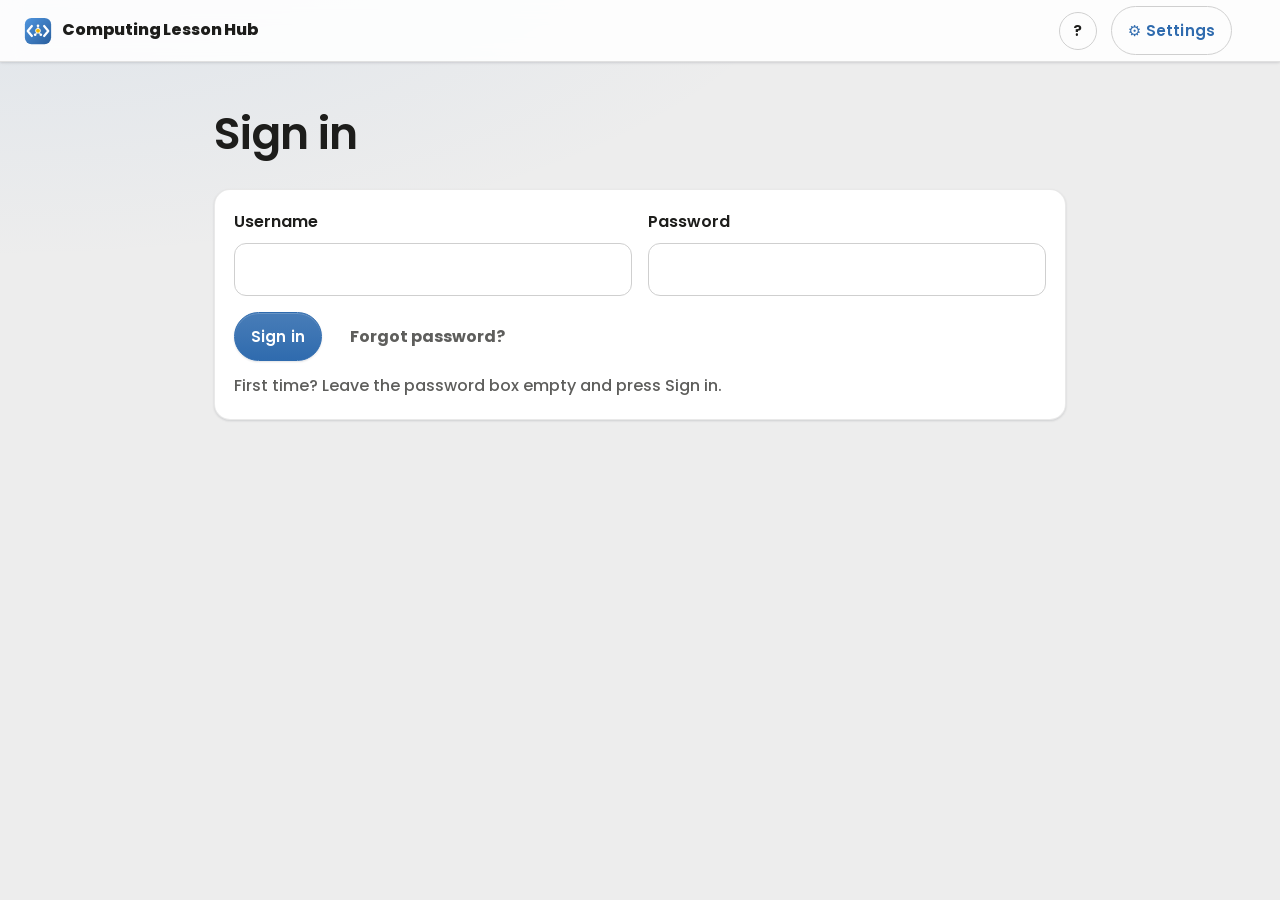
==== commit 137e5cee: "New look with one switch in Settings, a logo, Lessons, and the console's missing Preview - look.css:" ====
--- a/index.html
+++ b/index.html
@@ -2,10 +2,12 @@
 <html lang="en">
 <head>
 <meta charset="utf-8">
+<link rel="icon" href="images/logo.svg" type="image/svg+xml">
 <meta name="viewport" content="width=device-width, initial-scale=1">
 <title>Computing Lesson Hub</title>
 <link rel="stylesheet" href="style.css">
-<script>try{var _p=JSON.parse(localStorage.getItem("hub_prefs")||"{}");if(_p.bg)document.documentElement.dataset.bg=_p.bg;if(_p.font)document.documentElement.dataset.font=_p.font;}catch(e){}</script>
+<link rel="stylesheet" href="look.css">
+<script>try{var _p=JSON.parse(localStorage.getItem("hub_prefs")||"{}");if(_p.look!=="classic")document.documentElement.dataset.look="new";if(_p.bg)document.documentElement.dataset.bg=_p.bg;if(_p.font)document.documentElement.dataset.font=_p.font;}catch(e){}</script>
 <script src="config.js"></script>
 <script src="lessonfile.js"></script>
 <script src="lessonorder.js"></script>
@@ -15,7 +17,7 @@
 <body>
 
 <div class="homebar">
-  <div class="title">Computing Lesson Hub</div>
+  <div class="title brandtitle"><img class="brandlogo" src="images/logo.svg" alt="" width="28" height="28"> Computing Lesson Hub</div>
   <button class="btn-ghost iconbtn" id="helpBtn" title="Help" aria-label="Help" hidden>?</button>
   <button class="btn-ghost settings-btn" id="setBtn"><span class="ico">&#9881;&#65038;</span><span class="lbl"> Settings</span></button>
   <div class="auth" id="auth"></div>
@@ -487,7 +489,10 @@
   const box = $("lessonList"); box.innerHTML = "";
   const cat = (catalogue && catalogue.lessons) || [];
   // published, not locked for this class, and known in the lesson files
-  let visible = cat.filter(c => byId[c.lesson_id] && !lockedLessons.has(c.lesson_id));   // the server already filtered by class
+  /* the server already filtered by class. Assessments of every kind are
+     opened from Assessments & STAR Feedback, where their marks and feedback
+     come back, and not from here. */
+  let visible = cat.filter(c => byId[c.lesson_id] && !lockedLessons.has(c.lesson_id) && !c.assessment);
   /* A lesson is in the past once its closing date has gone by, or once the
      student has finished it. Closed lessons can still be opened and edited.
      Half finished work does not hold one back: the date closes it either way. */
@@ -604,18 +609,7 @@
         badge.className = "badge badge-done"; badge.textContent = "\u2713 Complete";
         a.appendChild(badge);
       }
-      if (l.assessment || c.assessment){
-        const badge = document.createElement("span");
-        badge.className = "badge"; badge.textContent = c.practical ? "Practical" : "Assessment";
-        a.appendChild(badge);
-        /* Still opens, to their work and their mark, but says up front that
-           it cannot be changed, rather than letting them find out inside. */
-        if (markingLessons.has(l.id)){
-          const shut = document.createElement("span");
-          shut.className = "badge"; shut.textContent = "\u{1F512} Being marked";
-          a.appendChild(shut);
-        }
-      } else if (l.homework || c.homework){
+      if (l.homework || c.homework){
         const badge = document.createElement("span");
         badge.className = "badge badge-home"; badge.textContent = "Home Learning";
         a.appendChild(badge);
@@ -870,48 +864,157 @@
   await fetchResults();
   resultsLoaded = true;
 }
-/* every lesson a teacher has written feedback on */
-
-function paintResults(box, d){
-box.innerHTML = "";
-  /* Two lists, because they are two different things. An assessment is a
-     test somebody sat; exam practice is a lesson of past paper questions
-     that happened to add up to a mark. A row saved before there was a
-     difference has no kind on it and is an assessment, which is what it
-     was. */
-  const all = d.results || [];
-  const assessments = all.filter(r => String(r.kind || "") !== "exam");
-  const practice = all.filter(r => String(r.kind || "") === "exam");
-  if (!all.length) box.appendChild(el("p","hint","No assessment results yet."));
-  if (assessments.length) box.appendChild(el("p","unit-head","Assessments"));
-  paintResultRows(box, assessments);
-  if (practice.length) box.appendChild(el("p","unit-head","Exam questions"));
-  paintResultRows(box, practice);
-}
-function paintResultRows(box, rows){
-  rows.forEach(res => {
-    const card = document.createElement("a"); card.className = "result-card";
-    card.href = "lesson.html?id=" + encodeURIComponent(res.lesson_id);
-    card.innerHTML = '<span class="sc"></span><span class="body"><b></b><span></span></span><span class="st"></span>';
-    const when = new Date(res.updated_at + "Z").toLocaleDateString("en-GB");
-    /* A grade stands on its own: there is no percentage to work out. */
-    if (res.grade){
-      card.querySelector(".sc").textContent = res.grade;
-      card.querySelector(".sc").classList.add("sc-grade");
-      card.querySelector(".body span").textContent = when;
+/* ---------- Assessments & STAR Feedback ----------
+   Everything that comes back to a student, and every assessment they have
+   been given, grouped by unit like the Past list. This tab is the one way
+   into an assessment of any kind: the Lessons tab leaves them out.
+
+   One card per lesson, in the teacher's order within its unit:
+     an assessment with a mark or grade     the mark, and its Strength and Target
+     a practice practical                   a star and the feedback, never a mark
+     an assessment not marked yet           where it stands, and the way in
+     a lesson of exam questions             its mark, as before
+     any other lesson with feedback         a star and the feedback
+
+   The unit holding whatever came back most recently is opened; the others
+   are folded away, because a year of them is a long list. */
+function parseFeedback(raw){
+  let f = {};
+  try{ f = JSON.parse(raw); }catch(e){ f = { comment: raw }; }
+  return (f && typeof f === "object") ? f : {};
+}
+function paintResults(box, d, fb){
+  box.innerHTML = "";
+  const cat = ((catalogue && catalogue.lessons) || []).filter(c => !lockedLessons.has(c.lesson_id));
+  const catIds = new Set(cat.map(c => c.lesson_id));
+  const results = d.results || [];
+  const resOf = new Map(results.map(r => [r.lesson_id, r]));
+  const fbOf = new Map();
+  (fb || []).forEach(row => {
+    const f = parseFeedback(row.feedback);
+    if (f.strength || f.target || f.comment) fbOf.set(row.lesson_id, Object.assign({ updated_at: row.updated_at }, f));
+  });
+
+  const entries = [];
+  cat.forEach(c => {
+    const r = resOf.get(c.lesson_id), f = fbOf.get(c.lesson_id);
+    const exam = r && String(r.kind || "") === "exam";
+    if (c.assessment || exam || f) entries.push({ c, r, f });
+  });
+  /* A mark for a lesson no longer published still belongs to them. */
+  results.forEach(r => {
+    if (!catIds.has(r.lesson_id)) entries.push({ c: { lesson_id: r.lesson_id, unit: "" }, r, f: fbOf.get(r.lesson_id) });
+  });
+  if (!entries.length){
+    box.appendChild(el("p","hint","No assessments or feedback yet."));
+    return;
+  }
+
+  const when = (e) => {
+    const t = [e.r && e.r.updated_at, e.f && e.f.updated_at].filter(Boolean).sort().pop();
+    return t || "";
+  };
+  const groups = {};
+  entries.forEach(e => { const u = e.c.unit || ""; (groups[u] = groups[u] || []).push(e); });
+  const unitOrder = ((catalogue && catalogue.units) || []).map(u => u.name);
+  const names = Object.keys(groups).sort((a, b) => {
+    if (!a) return 1; if (!b) return -1;
+    const ia = unitOrder.indexOf(a), ib = unitOrder.indexOf(b);
+    return (ia < 0 ? 999 : ia) - (ib < 0 ? 999 : ib) || a.localeCompare(b);
+  });
+  /* the unit of the newest thing to come back, or, before anything has, the
+     first unit with an assessment still to do */
+  let latest = "", latestAt = "";
+  entries.forEach(e => { const t = when(e); if (t > latestAt){ latestAt = t; latest = e.c.unit || ""; } });
+  if (!latestAt){
+    const waiting = entries.find(e => e.c.assessment && !e.r);
+    latest = waiting ? (waiting.c.unit || "") : names[0];
+  }
+
+  names.forEach(unit => {
+    const holder = el("div","pastunit");
+    const head = document.createElement("button");
+    head.className = "pastunit-head"; head.type = "button";
+    head.appendChild(Object.assign(document.createElement("span"), { textContent: unit || "Other" }));
+    const count = el("span","pastunit-count");
+    count.textContent = groups[unit].length + (groups[unit].length === 1 ? " item" : " items");
+    head.appendChild(count);
+    const inner = el("div","pastunit-body");
+    const open = unit === latest;
+    inner.hidden = !open;
+    head.classList.toggle("open", open);
+    head.addEventListener("click", () => { inner.hidden = !inner.hidden; head.classList.toggle("open", !inner.hidden); });
+    holder.appendChild(head); holder.appendChild(inner);
+    box.appendChild(holder);
+    groups[unit].forEach(e => inner.appendChild(resultCard(e)));
+  });
+}
+/* One card. Every word on it is set as text: Strengths, Targets and
+   comments are a teacher's own words, not markup. */
+function resultCard(e){
+  const id = e.c.lesson_id;
+  const card = document.createElement("a");
+  card.className = "result-card";
+  card.href = "lesson.html?id=" + encodeURIComponent(id);
+  const sc = el("span","sc");
+  const body = el("span","body");
+  const name = document.createElement("b");
+  name.textContent = lessonTitles[id] || id;
+  body.appendChild(name);
+  const sub = document.createElement("span");
+  body.appendChild(sub);
+  const date = (t) => t ? new Date(t + "Z").toLocaleDateString("en-GB") : "";
+  const r = e.r, f = e.f || {};
+  const practice = !!e.c.practice;
+  let strength = f.strength || "", target = f.target || "";
+  if (practice || !e.c.assessment && !r){
+    /* no mark to show here, and nothing that could be read as one */
+    card.classList.add("star-card");
+    sc.classList.add("sc-star"); sc.textContent = "★";
+    if (r){ strength = strength || r.strength || ""; target = target || r.target || ""; }
+    const feedbackIn = strength || target || f.comment;
+    sub.textContent = feedbackIn ? date(f.updated_at || (r && r.updated_at))
+      : doneLessons.has(id) ? "Handed in. Your teacher will give you feedback." : "Ready to start";
+    if (!feedbackIn) card.classList.add("waiting");
+  } else if (r){
+    if (r.grade){
+      sc.textContent = r.grade; sc.classList.add("sc-grade");
+      sub.textContent = date(r.updated_at);
     } else {
-      const pct = Math.round(100 * res.score / Math.max(1, res.out_of));
-      card.querySelector(".sc").textContent = res.score + " / " + res.out_of;
-      card.querySelector(".body span").textContent = pct + "% \u00b7 " + when;
+      const pct = Math.round(100 * r.score / Math.max(1, r.out_of));
+      sc.textContent = r.score + " / " + r.out_of;
+      sub.textContent = pct + "% · " + date(r.updated_at);
     }
-    card.querySelector("b").textContent = lessonTitles[res.lesson_id] || res.lesson_id;
-    const st = card.querySelector(".st");
-    if (res.strength || res.target){
-      st.innerHTML = (res.strength ? "<b>Strength:</b> " : "") + (res.strength || "") +
-                     (res.target ? "<br><i>Target:</i> " + res.target : "");
-    }
-    box.appendChild(card);
-  });
+    strength = strength || r.strength || ""; target = target || r.target || "";
+  } else {
+    /* an assessment with no mark yet: sat and waiting, or still to do */
+    card.classList.add("waiting");
+    sc.classList.add("sc-star"); sc.textContent = doneLessons.has(id) ? "✓" : "▶";
+    sub.textContent = doneLessons.has(id) ? "Handed in. Your teacher will mark it." : "Ready to start";
+  }
+  if (e.c.assessment){
+    const kind = el("span","badge"); kind.textContent = e.c.practical ? "Practical" : "Assessment";
+    body.appendChild(kind);
+  }
+  if (markingLessons.has(id)){
+    const shut = el("span","badge"); shut.textContent = "\u{1F512} Being marked";
+    body.appendChild(shut);
+  }
+  const st = el("span","st");
+  const line = (label, cls, text) => {
+    if (!text) return;
+    const p = el("span","st-line " + cls);
+    const tag = document.createElement(cls === "s" ? "b" : "i");
+    tag.textContent = label + ": ";
+    p.appendChild(tag);
+    p.appendChild(document.createTextNode(text));
+    st.appendChild(p);
+  };
+  line("Strength", "s", strength);
+  line("Target", "t", target);
+  line("Comment", "c", f.comment || "");
+  card.appendChild(sc); card.appendChild(body); card.appendChild(st);
+  return card;
 }
 
 async function fetchResults(){
@@ -931,11 +1034,16 @@
   if (!ready){ box.innerHTML = '<p class="hint">Site not connected to its server yet.</p>'; return; }
   wait(box, "Loading your results");
   try{
-    const r = await fetch(API + "/api/results", { headers: { Authorization: "Bearer " + token } });
+    const auth = { headers: { Authorization: "Bearer " + token } };
+    /* The feedback is extra: if it cannot be read, the results still show. */
+    const fbComing = fetch(API + "/api/work?feedback=1", auth)
+      .then(r => r.ok ? r.json() : null).catch(() => null);
+    const r = await fetch(API + "/api/results", auth);
     const d = await r.json();
     if (!r.ok) throw new Error(d.error || "Could not load results.");
+    const fb = await fbComing;
     resultsLoaded = true;
-    paintResults(box, d);
+    paintResults(box, d, (fb && fb.feedback) || []);
 
   }catch(e){ box.innerHTML = '<p class="hint">' + e.message + '</p>'; }
 }
--- a/style.css
+++ b/style.css
@@ -55,6 +55,10 @@
   --mint-dim:#D6E8DF;
   --red:#CF1111;
   --red-dim:#F6D9D9;
+  /* A star's gold. The same on every background, because no theme's
+     --amber is yellow; used for what a response task added to a checklist. */
+  --gold:#F2B705;
+  --gold-ink:#3B2A00;
 
   --display:'Poppins','Segoe UI',system-ui,sans-serif;
   --body:'Poppins','Segoe UI',system-ui,-apple-system,sans-serif;
@@ -488,19 +492,71 @@
   background:rgba(240,168,60,.04);
 }
 .paste-zone[hidden]{display:none}
-.paste-big{font-family:var(--display); font-size:var(--text-3xl); font-weight:700; margin:0 0 10px; color:var(--text)}
-.paste-big kbd{
-  font-family:var(--mono); font-size:var(--text-xl); background:var(--bg); border:1px solid var(--line-2);
-  border-bottom-width:3px; border-radius:var(--rad-sm); padding:3px 9px; margin:0 2px; color:var(--amber);
-}
-.paste-sub{font-size:var(--text-lg); color:var(--muted); margin:0 auto 20px; max-width:52ch; line-height:1.5}
+/* The two steps, numbered, in large type and left aligned so a long line
+   wraps under its own words rather than under the number. */
+.paste-steps{list-style:none; margin:0 auto 18px; padding:0; max-width:640px; text-align:left;
+  display:flex; flex-direction:column; gap:16px}
+.paste-steps li{display:flex; align-items:flex-start; gap:14px;
+  font-family:var(--display); font-size:var(--text-2xl); font-weight:600; line-height:1.6; color:var(--text)}
+.paste-num{flex:none; width:36px; height:36px; border-radius:50%; display:grid; place-items:center;
+  background:var(--amber); color:var(--amber-ink); font-size:var(--text-xl); font-weight:800; line-height:1}
+.paste-steps kbd{
+  display:inline-flex; align-items:center; gap:6px; white-space:nowrap;
+  font-family:var(--mono); font-size:var(--text-lg); background:var(--bg); border:1px solid var(--line-2);
+  border-bottom-width:3px; border-radius:var(--rad-sm); padding:1px 9px; margin:0 2px; color:var(--amber);
+  vertical-align:1px; line-height:1.5;
+}
+.kbd-ico{width:15px; height:15px; fill:currentColor; flex:none}
+.kbd-ico-line{fill:none; stroke:currentColor; stroke-width:1.6; stroke-linejoin:round}
+.paste-steps + .paste-or{margin-bottom:26px}
+.paste-sub{font-size:var(--text-lg); color:var(--muted); margin:0 auto 12px; max-width:52ch; line-height:1.5}
+@media (max-width:600px){
+  .paste-steps li{font-size:var(--text-xl); gap:10px}
+  .paste-num{width:30px; height:30px; font-size:var(--text-lg)}
+  .paste-steps kbd{font-size:var(--text-md); padding:1px 7px}
+}
 .paste-sub b{color:var(--text)}
-.paste-or{display:flex; justify-content:center}
+.paste-or{display:flex; justify-content:center; flex-wrap:wrap; gap:10px}
 .shot[hidden]{display:none}
+/* Original and Updated, over a screenshot taken again. Two short words, so
+   it keeps to its own size on a phone, where .subtabs otherwise goes the
+   full width; two classes, so it wins that whichever comes later. */
+.subtabs.shot-tabs{margin:0 auto 12px; width:fit-content}
+.shot-frame{position:relative; width:fit-content; max-width:100%; margin:0 auto 14px}
 .shot-img{
-  display:block; max-width:100%; max-height:46vh; margin:0 auto 14px;
+  display:block; max-width:100%; max-height:46vh; margin:0 auto;
   border:1px solid var(--line-2); border-radius:var(--rad-md); background:#fff;
 }
+/* white on the picture so it shows up on any screenshot; dark with the page */
+.shot-full-btn{
+  position:absolute; top:8px; right:8px; width:38px; height:38px; padding:0;
+  display:flex; align-items:center; justify-content:center; cursor:pointer;
+  background:#fff; color:#000; border:1px solid rgba(0,0,0,.18); border-radius:var(--rad-md);
+  box-shadow:0 2px 6px rgba(0,0,0,.18);
+}
+.shot-full-btn:hover{border-color:rgba(0,0,0,.5); box-shadow:0 3px 10px rgba(0,0,0,.28)}
+.shot-full-btn:focus-visible{outline:3px solid var(--amber); outline-offset:2px}
+html[data-bg=dark] .shot-full-btn,html[data-bg=night] .shot-full-btn{
+  background:var(--panel-2); color:var(--text); border-color:var(--line-2); box-shadow:0 2px 6px rgba(0,0,0,.45)}
+html[data-bg=dark] .shot-full-btn:hover,html[data-bg=night] .shot-full-btn:hover{background:var(--line); border-color:var(--dim)}
+.shot-viewer{
+  position:fixed; inset:0; z-index:10000; display:flex; align-items:center; justify-content:center;
+  padding:16px; padding-bottom:max(16px, env(safe-area-inset-bottom)); background:rgba(10,10,12,.92); cursor:zoom-out;
+  overflow:hidden;
+}
+/* stretched to fill: a screenshot is stored at 1400px, smaller than most
+   screens. The wheel zooms it from its top-left corner, which is what
+   showPictureFull's sums assume. */
+.shot-viewer-img{width:100%; height:100%; object-fit:contain; transform-origin:0 0}
+/* only while zoomed, so a phone can still pinch the picture the usual way */
+.shot-viewer.zoomed .shot-viewer-img{cursor:grab; touch-action:none}
+.shot-viewer.zoomed .shot-viewer-img:active{cursor:grabbing}
+.shot-viewer-close{
+  position:absolute; top:12px; right:12px; width:44px; height:44px; padding:0; cursor:pointer;
+  font-size:var(--text-4xl); line-height:1; background:#fff; color:#000; border:0; border-radius:var(--rad-md);
+}
+html[data-bg=dark] .shot-viewer-close,html[data-bg=night] .shot-viewer-close{background:var(--panel-2); color:var(--text)}
+@media print{ .shot-full-btn{display:none} }
 
 /* ---- teacher-released tasks ---- */
 .locked > *:not(.lockpanel){display:none !important}
@@ -656,6 +712,23 @@
 .result-card .body span{font-size:var(--text-base); color:var(--muted)}
 .result-card .st{font-size:var(--text-md); max-width:40%}
 .result-card .st b{color:var(--mint)} .result-card .st i{color:var(--amber); font-style:normal}
+/* STAR feedback: a star where a mark would be, and the words given the room
+   a mark would have taken, because on these the words are the whole point */
+/* Only as wide as the star: the 86px a mark needs left a gap beside it. */
+.result-card .sc-star{color:var(--amber); text-align:center; min-width:0; width:auto; font-size:var(--text-2xl)}
+.result-card:has(.sc-star){gap:10px; padding-left:16px}
+.star-card .st{max-width:55%}
+.result-card .st-line{display:block}
+.result-card .st-line + .st-line{margin-top:4px}
+/* the Target in the red the summary page uses for it */
+.result-card .st i{color:var(--red)}
+html[data-bg=night] .result-card .st i{color:#F0938E}
+.result-card .st-line.c i{color:var(--muted)}
+.result-card .body .badge{display:inline-block; margin:6px 6px 0 0; font-size:var(--text-2xs); color:var(--amber)}
+.result-card .body span + .badge{margin-left:0}
+/* an assessment still to do or waiting to be marked: the way in, quieter */
+.result-card.waiting .sc{color:var(--muted)}
+.result-card.waiting .body > span:not(.badge){display:block}
 
 
 /* ---- completion ---- */
@@ -665,13 +738,18 @@
   width:78px; height:78px; margin:0 auto 16px; border-radius:50%;
   display:grid; place-items:center; font-size:var(--text-5xl); color:var(--mint);
   border:3px solid var(--mint); background:rgba(65,199,164,.08);
-  animation:tickpop .55s cubic-bezier(.2,1.6,.4,1) both;
+  --done-pop:tickpop .55s cubic-bezier(.2,1.6,.4,1) both;
+  animation:var(--done-pop);
 }
 @keyframes tickpop{from{transform:scale(.2); opacity:0} to{transform:scale(1); opacity:1}}
 .done-title{font-family:var(--display); font-size:var(--text-6xl); font-weight:700; margin:0 0 6px}
 .done-sub{color:var(--muted); font-size:var(--text-xl); margin:0 0 10px}
+/* the screenshots a practical handed in, small enough to glance at */
+.done-shots{display:flex; flex-wrap:wrap; justify-content:center; gap:12px; margin:14px 0 6px}
+.done-shots .done-shot{margin:0}
+.done-shots .shot-img{max-height:220px; cursor:zoom-in}
 /* where Back to my work would be, while the teacher has it locked */
-.done-locked{margin:0 0 6px; padding:10px 14px; border-radius:10px; font-weight:700;
+.done-locked{margin:0 0 6px; padding:10px 14px; border-radius:var(--rad-md); font-weight:700;
   border-left:4px solid var(--amber); background:color-mix(in srgb, var(--amber) 10%, transparent)}
 .done-score{font-family:var(--display); font-size:var(--text-7xl); font-weight:700; line-height:1; margin-top:6px}
 .done-pct{font-family:var(--mono); font-size:var(--text-lg); color:var(--muted); margin:8px 0 4px}
@@ -768,6 +846,9 @@
 
 /* dock hides on completion screens */
 .dock.gone{display:none}
+/* ...or, where there is a rubric to open, stays with only that in it: Back
+   to my work is at the top of the summary, and Finish is behind them */
+.dock.on-summary #backBtn, .dock.on-summary #btnWrap, .dock.on-summary #bypassDot{display:none}
 
 /* blanks: dropdowns in a small inline box */
 .blank-select{
@@ -777,6 +858,12 @@
   appearance:auto; vertical-align:baseline;
 }
 .blanks{line-height:2.5}
+/* A sentence from before the builder had a formatting box for it is plain
+   text, and the line breaks a teacher typed into it are meant. */
+.blanks-plain{white-space:pre-line}
+/* A rich one can have paragraphs in it; the gap between them is the line
+   height's business, which is already generous for the dropdowns. */
+.blanks > p{margin:0}
 
 /* review: mirror the real question UIs, read-only */
 .rev-opts{display:grid; gap:8px; margin:8px 0 2px}
@@ -800,13 +887,86 @@
 .rev-order .row.good .ok{color:var(--mint)} .rev-order .row.bad .ok{color:var(--red)}
 .rev-order-label{font-size:var(--text-base); color:var(--muted); margin:10px 0 4px; font-weight:700}
 
-.blank-fill{display:inline-block; padding:4px 12px; margin:0 3px; border-radius:var(--rad-sm); font-weight:700;
-  border:1.5px solid; font-size:var(--text-lg)}
-.blank-fill.ok{color:var(--mint); border-color:var(--mint-dim); background:var(--panel)}
-.blank-fill.no{color:var(--red); border-color:var(--red-dim); background:var(--panel)}
 
 .rev-quote{background:var(--panel); border:1.5px solid var(--line); border-radius:var(--rad-md);
   padding:12px 16px; font-size:var(--text-lg); margin:8px 0 6px; color:var(--text)}
+
+/* A marked answer in the review: what was given, then what was right.
+   Each rule names .resq .body because `.resq .body span` above makes every
+   span in a review grey, and that is what kept these colourless before. */
+.resq .body .rev-label{font-size:var(--text-sm); font-weight:700; color:var(--muted); margin:12px 0 0;
+  text-transform:uppercase; letter-spacing:.04em}
+.resq .body .rev-quote{white-space:pre-wrap; overflow-wrap:anywhere}
+.resq .body .rev-quote.ok{border-color:var(--mint); background:var(--mint-dim)}
+.resq .body .rev-quote.no{border-color:var(--red); background:var(--red-dim)}
+.resq .body .rev-quote.right{border-color:var(--mint); color:var(--mint); font-weight:700}
+.resq .body .rev-quote.empty{color:var(--muted); font-style:italic}
+.resq .body .rev-changed{display:inline-block; margin:4px 0 2px; padding:2px 10px; border-radius:999px;
+  background:var(--panel-2); border:1px solid var(--line-2); color:var(--text); font-size:var(--text-sm); font-weight:700}
+.resq .body .rev-changed[hidden]{display:none}
+.resq .body .ans{display:inline-flex; align-items:center; gap:6px; flex-wrap:wrap; margin:2px 3px;
+  padding:3px 10px; border-radius:var(--rad-sm); border:1.5px solid; font-size:var(--text-lg); font-weight:700;
+  line-height:1.5; vertical-align:baseline}
+.resq .body .ans-ok{color:var(--mint); border-color:var(--mint); background:var(--mint-dim)}
+.resq .body .ans-ok::before{content:"\2713"}
+.resq .body .ans-no{color:var(--text); border-color:var(--red); background:var(--panel)}
+.resq .body .ans-given{color:var(--red); text-decoration:line-through; text-decoration-thickness:2px; font-weight:600}
+.resq .body .ans-empty{color:var(--red); font-style:italic; font-weight:600}
+.resq .body .ans-empty::before{content:"\2717  "}
+.resq .body .ans-fix{color:var(--mint); padding-left:8px; border-left:1.5px solid var(--line-2)}
+.resq .body .ans-fix::before{content:"\2713  "}
+.resq .body .rev-checks{display:flex; flex-wrap:wrap; gap:6px; margin-top:6px}
+.resq .body .rev-check{padding:3px 10px; border-radius:var(--rad-sm); border:1.5px solid; font-weight:700; font-size:var(--text-base)}
+.resq .body .rev-check.ok{color:var(--mint); border-color:var(--mint)}
+.resq .body .rev-check.no{color:var(--red); border-color:var(--red)}
+.resq .body .rev-code{background:var(--code-bg); color:var(--code-fg); font-family:var(--mono); font-size:var(--text-base);
+  border-radius:var(--rad-md); padding:12px 14px; margin:6px 0; white-space:pre; overflow-x:auto; max-height:420px}
+.rev-items{list-style:none; margin:6px 0 4px; padding:0}
+.rev-items li{display:flex; gap:10px; align-items:baseline; padding:6px 0; border-bottom:1px solid var(--line)}
+.rev-items li:last-child{border-bottom:0}
+.resq .body .rev-item-mark{font-weight:800; min-width:16px}
+.rev-items li.ok .rev-item-mark{color:var(--mint)}
+.rev-items li.no .rev-item-mark{color:var(--red)}
+.resq .body .rev-item-text{color:var(--text); flex:1}
+.resq .body .rev-item-worth{font-size:var(--text-base); white-space:nowrap}
+
+/* ---- Mark work on a standard assessment (lesson.html?marking=1) ---- */
+.markview{max-width:880px; margin:0 auto; padding:14px 16px 60px}
+.mv-tabs{display:flex; justify-content:center; gap:4px; margin:0 auto 16px; padding:4px;
+  width:max-content; max-width:100%; background:var(--panel); border:1.5px solid var(--line); border-radius:999px}
+.mv-tab{border:0; background:none; font:inherit; font-weight:700; font-size:var(--text-md); color:var(--muted);
+  padding:8px 22px; border-radius:999px; cursor:pointer; min-height:40px}
+.mv-tab.on{background:var(--amber); color:var(--amber-ink)}
+.mv-pane[hidden]{display:none}
+.mv-note{margin:0 0 10px; color:var(--muted); font-size:var(--text-md)}
+.markview .review{background:var(--panel); border:1.5px solid var(--line); border-radius:var(--r); padding:4px 16px}
+.markview .review .resq:first-child{border-top:0}
+.markview .resq{flex-wrap:wrap}
+/* room for the question before the score drops underneath it, on a phone */
+.markview .resq .body{flex:1 1 min(240px, 100%)}
+.mark-step{position:relative; flex:none; display:flex; align-items:center; gap:4px; margin-left:auto;
+  border:1.5px solid var(--line-2); border-radius:999px; padding:3px; background:var(--panel-2)}
+.mark-btn{width:40px; height:40px; min-height:40px; border-radius:50%; border:0; background:var(--panel);
+  color:var(--text); font-size:var(--text-2xl); font-weight:800; line-height:1; cursor:pointer; padding:0}
+.mark-btn:hover:not(:disabled){background:var(--amber); color:var(--amber-ink)}
+.mark-btn:disabled{opacity:.35; cursor:default}
+.mark-val{min-width:58px; text-align:center; font-family:var(--mono); font-weight:700; font-size:var(--text-md)}
+/* Saved, beside the mark just changed, then gone: floated so it never moves
+   the question. To the right where the frame is wide enough for it,
+   underneath where it is not. */
+.mark-flash{position:absolute; top:50%; left:calc(100% + 8px); transform:translateY(-50%);
+  white-space:nowrap; padding:4px 10px; border-radius:var(--rad-sm); font-size:var(--text-sm); font-weight:700;
+  background:var(--panel); border:1.5px solid var(--line-2); color:var(--muted);
+  box-shadow:0 2px 8px rgba(0,0,0,.12); opacity:0; pointer-events:none; transition:opacity .25s}
+.mark-flash.on{opacity:1}
+.mark-flash[data-state=done]{color:var(--mint); border-color:var(--mint)}
+.mark-flash[data-state=failed]{color:var(--red); border-color:var(--red)}
+@media (max-width: 1040px){
+  .mark-flash{top:calc(100% + 6px); left:auto; right:0; transform:none; z-index:2}
+}
+.mv-resp .responses{margin-top:0}
+.answers-locked textarea, .answers-locked input{cursor:text}
+.answers-locked button:disabled{opacity:.55}
 
 /* settings */
 .settings-btn{white-space:nowrap}
@@ -816,9 +976,11 @@
 .swatch{width:44px; height:44px; border-radius:var(--rad-md); border:2px solid var(--line-2); cursor:pointer; padding:0}
 .swatch.on{border-color:var(--amber); box-shadow:0 0 0 3px rgba(220,138,62,.2)}
 .font-opts{display:grid; gap:8px}
-.font-opt{text-align:left; padding:11px 14px; border:1.5px solid var(--line-2); border-radius:var(--rad-md);
+/* .set-opt looks the same but is a page's own setting: settings.js repaints
+   every .font-opt from the font chosen, which would take its tick off */
+.font-opt,.set-opt{text-align:left; padding:11px 14px; border:1.5px solid var(--line-2); border-radius:var(--rad-md);
   background:var(--panel); font-size:var(--text-xl); cursor:pointer}
-.font-opt.on{border-color:var(--amber); box-shadow:0 0 0 2px rgba(220,138,62,.18)}
+.font-opt.on,.set-opt.on{border-color:var(--amber); box-shadow:0 0 0 2px rgba(220,138,62,.18)}
 .modal{background:var(--panel); border-color:var(--line)}
 
 .masthead{position:relative}
@@ -828,6 +990,14 @@
 .banner{background:var(--panel) !important; border:1.5px solid var(--line-2); color:var(--text) !important;
   border-radius:var(--rad-md); box-shadow:0 1px 3px rgba(0,0,0,.07)}
 .banner-ok{border-color:var(--mint)}
+/* work a teacher has given feedback on: what it is, said once at the top */
+.banner-frozen{border-color:var(--amber); border-left-width:5px; font-size:var(--text-md); padding:10px 14px; margin-bottom:14px}
+/* ...and when a change is put back, a line that goes by itself */
+.frozen-toast{position:fixed; left:50%; bottom:calc(76px + env(safe-area-inset-bottom, 0px)); transform:translateX(-50%);
+  z-index:950; max-width:min(520px, calc(100vw - 32px)); margin:0; padding:10px 16px; border-radius:var(--rad-md);
+  background:var(--text); color:var(--panel); font-size:var(--text-base); font-weight:600; text-align:center;
+  box-shadow:0 8px 24px rgba(0,0,0,.25); pointer-events:none}
+.frozen-toast[hidden]{display:none}
 .signin-hint{background:var(--panel); border:1.5px solid var(--line-2); color:var(--text);
   border-radius:var(--rad-md); padding:8px 14px; display:inline-block}
 .handin{font-weight:700}
@@ -925,7 +1095,7 @@
 /* ---- v2.4.2 fixes ---- */
 /* belt and braces: every text surface follows the theme */
 .station,.qtext,.opt,.lead,.qhead,.paste-sub,.lock-text{color:var(--text)}
-.classtile,.classtile b,.font-opt{color:var(--text)}
+.classtile,.classtile b,.font-opt,.set-opt{color:var(--text)}
 .classtile span{color:var(--muted)}
 
 /* the spectator strip floats, so the page grid keeps its shape (pill fix) */
@@ -985,11 +1155,11 @@
 /* Lock for marking, at the top of Manage. Louder once it is on, because a
    lock left on after marking is a class that cannot hand anything in. */
 .marklock{display:flex; align-items:center; gap:14px; flex-wrap:wrap;
-  margin:4px 0 14px; padding:12px 14px; border-radius:12px;
+  margin:4px 0 14px; padding:12px 14px; border-radius:var(--rad-md);
   border:1.5px solid var(--line); background:var(--panel-2)}
 .marklock.on{border-color:var(--amber); background:color-mix(in srgb, var(--amber) 10%, var(--panel))}
 .marklock-words{flex:1 1 260px; display:flex; flex-direction:column; gap:2px}
-.marklock-words span{font-size:14px; color:var(--muted)}
+.marklock-words span{font-size:var(--text-base); color:var(--muted)}
 .lp-acts{display:flex; flex-wrap:wrap; gap:8px; margin-top:14px}
 .lp-acts button{padding:9px 14px}
 .modal.wide{max-width:1500px; text-align:left}
@@ -1198,31 +1368,31 @@
    it has to be the most noticeable thing in the task, and the same in every
    editor theme a student might have picked. */
 .ide-probs.helpful{padding:10px}
-.ide-fix{background:#FFF4C7; color:#2B2410; border:2px solid #E0B43A; border-radius:12px;
-  padding:12px 14px; font-size:15px; line-height:1.45}
+.ide-fix{background:#FFF4C7; color:#2B2410; border:2px solid #E0B43A; border-radius:var(--rad-md);
+  padding:12px 14px; font-size:var(--text-md); line-height:1.45}
 .ide-fix.ran{background:#FFE5E0; border-color:#D9665A}
 .ide-fix-head{display:flex; align-items:flex-start; gap:10px}
 .ide-fix-icon{flex:none; width:28px; height:28px; border-radius:50%; display:grid; place-items:center;
-  background:#C98A00; color:#FFFFFF; font-weight:800; font-size:16px}
+  background:#C98A00; color:#FFFFFF; font-weight:800; font-size:var(--text-lg)}
 .ide-fix.ran .ide-fix-icon{background:#C0392B}
 .ide-fix-words{flex:1; min-width:0; display:flex; flex-direction:column}
-.ide-fix-eyebrow{font-size:12.5px; font-weight:800; text-transform:uppercase; letter-spacing:.04em; color:#6B5410}
+.ide-fix-eyebrow{font-size:var(--text-xs); font-weight:800; text-transform:uppercase; letter-spacing:.04em; color:#6B5410}
 .ide-fix.ran .ide-fix-eyebrow{color:#8A2A20}
-.ide-fix-title{font-size:16.5px}
-.ide-fix-count{flex:none; font-size:12.5px; font-weight:700; color:#6B5410; white-space:nowrap}
+.ide-fix-title{font-size:var(--text-lg)}
+.ide-fix-count{flex:none; font-size:var(--text-xs); font-weight:700; color:#6B5410; white-space:nowrap}
 .ide-fix-code{display:flex; gap:10px; align-items:baseline; margin:10px 0 4px; padding:7px 10px;
-  background:#FFFFFF; border:1px solid #E6D49A; border-radius:8px; overflow-x:auto}
-.ide-fix-ln{flex:none; font-family:var(--mono); font-size:13px; font-weight:800; color:#C0392B}
-.ide-fix-code code{font-family:var(--mono); font-size:14px; white-space:pre; color:#2B2410}
+  background:#FFFFFF; border:1px solid #E6D49A; border-radius:var(--rad-sm); overflow-x:auto}
+.ide-fix-ln{flex:none; font-family:var(--mono); font-size:var(--text-sm); font-weight:800; color:#C0392B}
+.ide-fix-code code{font-family:var(--mono); font-size:var(--text-base); white-space:pre; color:#2B2410}
 .ide-fix-text{margin:8px 0 0}
 /* Code inside a sentence about a mistake: in the card it is a white chip on
    the yellow, and in the plain list under the code it takes the editor's own
    colours so it reads on a dark editor too. */
-.ide-inline{font-family:var(--mono); font-size:.92em; padding:1px 5px; border-radius:4px;
+.ide-inline{font-family:var(--mono); font-size:.92em; padding:1px 5px; border-radius:var(--rad-xs);
   white-space:pre-wrap; background:rgba(127,127,127,.18)}
 .ide-fix .ide-inline{background:#FFFFFF; color:#2B2410; border:1px solid #E6D49A}
 .ide-fix-btns{display:flex; flex-wrap:wrap; gap:8px; margin-top:10px}
-.ide-fix-btn{font-size:14px; font-weight:700; padding:7px 14px; border-radius:999px; cursor:pointer;
+.ide-fix-btn{font-size:var(--text-base); font-weight:700; padding:7px 14px; border-radius:999px; cursor:pointer;
   background:#FFFFFF; color:#2B2410; border:1.5px solid #B8932A}
 .ide-fix-btn:hover{background:#FFF9E3}
 .ide-fix-btn.main{background:#2B2410; color:#FFFFFF; border-color:#2B2410}
@@ -1230,11 +1400,11 @@
 .ide-hl .hl-line.flash{animation:ideFlash 1.6s ease-out}
 @keyframes ideFlash{0%,40%{background:rgba(255,214,79,.55)} 100%{background:transparent}}
 @media (max-width:600px){
-  .ide-fix{font-size:14.5px; padding:10px 12px}
+  .ide-fix{font-size:var(--text-base); padding:10px 12px}
   .ide-fix-btn{flex:1 1 auto; text-align:center}
 }
 /* A response task built from what was still to do, when nothing was. */
-.ide-alldone{margin:0 0 12px; padding:10px 14px; border-radius:10px; font-weight:700;
+.ide-alldone{margin:0 0 12px; padding:10px 14px; border-radius:var(--rad-md); font-weight:700;
   background:var(--mint-dim); color:var(--text)}
 
 /* The builder's Starter code box is the same editor, so it gets the editor's
@@ -1260,9 +1430,14 @@
   padding:8px 10px 10px; border-top:1px solid var(--ed-line); background:var(--ed-bg)}
 .ide-console:has(.ide-probs.in-console:not([hidden])) .ide-out:empty::before{content:none}
 .ide-console:has(.ide-probs.in-console:not([hidden])) .ide-out:empty{display:none}
-.ide-ask{display:flex; align-items:center; gap:6px; margin-top:2px}
-.ide-askprompt{font-family:var(--mono); font-size:var(--ed-size); color:var(--ed-fg); white-space:pre}
-.ide-askin{flex:1; font-family:var(--mono) !important; font-size:var(--ed-size) !important;
+/* A long input() prompt has to wrap. Held to one line it was wider than the
+   console, squeezed the typing box to a few pixels and pushed it off the
+   right-hand edge, so what a student typed could not be seen. Wrapping the
+   row lets the box drop under a long prompt and keep a usable width. */
+.ide-ask{display:flex; flex-wrap:wrap; align-items:center; gap:2px 6px; margin-top:2px}
+.ide-askprompt{min-width:0; font-family:var(--mono); font-size:var(--ed-size); color:var(--ed-fg);
+  white-space:pre-wrap; overflow-wrap:anywhere}
+.ide-askin{flex:1 1 10ch; min-width:10ch; font-family:var(--mono) !important; font-size:var(--ed-size) !important;
   background:transparent !important; border:none !important; border-bottom:1.5px solid var(--amber) !important;
   border-radius:0 !important; color:var(--ed-fg) !important; padding:2px 4px !important; caret-color:var(--amber)}
 .ide-askin:focus{outline:none; box-shadow:none !important}
@@ -1369,6 +1544,17 @@
    reached. This line stands where that work will appear. */
 .pg-hold{margin:0; padding:14px 16px; text-align:center; border:1.5px dashed var(--line-2);
   border-radius:var(--rad-md); background:var(--panel-2); color:var(--muted); font-size:var(--text-lg); font-weight:700}
+/* The teacher's choice of what a held page shows. Only a teacher ever sees
+   it, so it says so, and stays small above the page rather than among the
+   tasks a student would see. */
+.teacher-levels{display:flex; flex-wrap:wrap; align-items:center; gap:6px; margin:0 0 12px;
+  padding:8px 10px; border-radius:var(--rad-md); border:1.5px dashed var(--amber); background:var(--panel)}
+.teacher-levels[hidden]{display:none}
+.tl-label{font-size:var(--text-sm); font-weight:800; color:var(--amber-dark); margin-right:4px}
+.tl-btn{font:inherit; font-size:var(--text-base); font-weight:700; padding:5px 12px; border-radius:999px; cursor:pointer;
+  background:var(--panel-2); color:var(--text); border:1.5px solid var(--line-2)}
+.tl-btn:hover{border-color:var(--amber)}
+.tl-btn.on{background:var(--amber); border-color:var(--amber); color:var(--amber-ink)}
 
 
 /* teacher console: where am I */
@@ -1654,6 +1840,21 @@
 .mbsort.on{color:var(--amber-dark)}
 .mbtick .part{color:var(--amber-dark); font-weight:800; font-size:var(--text-sm)}
 .mbtick .none{color:var(--line-2)}
+/* Cells are picked to copy the way a spreadsheet picks them, so the
+   browser's own text selection is kept out of the way. The colour is mixed
+   into the panel rather than laid over it, because the headings are sticky
+   and anything see-through lets the rows show through them. */
+.mbtable{user-select:none; -webkit-user-select:none}
+.mbtable td{cursor:cell}
+.mbtable th.mbsel,.mbtable td.mbsel{background:color-mix(in srgb, var(--amber) 22%, var(--panel))}
+/* the tabs, with Copy all and Save for Excel at the other end of the row */
+.mbbar{display:flex; align-items:center; justify-content:space-between; gap:10px 14px; flex-wrap:wrap; margin:0 0 12px}
+.mbtabs{width:fit-content; margin:0}
+.mbtools{display:flex; gap:8px; margin-left:auto}
+.mbhint{margin:-8px 0 0; font-size:var(--text-sm)}
+/* Holds the picked cells for the moment the browser copies them. Off the
+   screen rather than display:none, because nothing hidden can be selected. */
+.mbcopybox{position:fixed; left:-9999px; top:0; width:1px; height:1px; opacity:0}
 
 
 /* the builder fills the window, with its own panes scrolling */
@@ -1961,14 +2162,101 @@
   font-family:var(--body); font-size:var(--text-md); color:var(--text)}
 .workbar .iconbtn{height:42px; min-width:42px}
 .workbar .btn-ghost{height:42px}
+/* Unmarked only, while it is on */
+.workbar #onlyUnmarked.on{border-color:var(--amber); color:var(--amber-dark); background:var(--panel-2)}
 .workframe{flex:1; min-height:0; border:1.5px solid var(--line); border-radius:var(--rad-md);
   overflow:hidden; background:var(--panel)}
 .workframe iframe{width:100%; height:100%; border:none; display:block}
+/* The next student, drawn at full size behind the one on screen. Laid out
+   rather than display:none, because a page drawn into no space at all gets
+   its code boxes and pictures measured as nothing. */
+.workframe{position:relative}
+.workframe iframe.spare{position:absolute; inset:0; visibility:hidden; pointer-events:none}
 .workside{background:var(--panel); border:1.5px solid var(--line); border-radius:var(--rad-md);
   padding:18px; overflow-y:auto; min-height:0}
 .workside h3{margin:0 0 4px; font-family:var(--display); font-size:var(--text-2xl)}
-.workside textarea{width:100%; box-sizing:border-box}
+/* block, because an inline textarea sits on a line of text and leaves the
+   room for letters' tails under it */
+.workside textarea{width:100%; box-sizing:border-box; display:block}
 .btn-primary.wide{width:100%; margin-top:6px}
+/* Save and next is the one pressed down a class, so it takes more of the row */
+.fbsave{display:flex; gap:8px; margin-top:6px}
+.fbsave button{flex:1 1 0; min-width:0; white-space:nowrap}
+.fbsave .btn-primary{flex-grow:2}
+/* Done ticking and Next level are a pair, neither the one pressed down a
+   class, and at a third of the row Done ticking ran out of its button */
+#fbListRow .btn-primary{flex-grow:1}
+/* Save and Save and next stay on screen at the foot of the column, however
+   long the questions or the boxes above them make it. The negative margins
+   take it out to the column's edges, and the bottom offset matches the
+   column's padding, so what scrolls behind it is hidden right to the border
+   rather than showing through a gap underneath. */
+.fbfoot{position:sticky; bottom:-18px; z-index:2; margin:0 -18px -18px; padding:10px 18px 18px;
+  background:var(--panel); border-radius:0 0 14px 14px}
+.fbfoot .fbsave{margin-top:0}
+.fbfoot #fbMsg{margin:6px 0 0}
+.fbfoot #fbMsg:empty{display:none}
+.fbmarked{margin:6px 0 0; font-size:var(--text-sm); font-weight:600; color:var(--mint)}
+.fbfoot:not(.marked) .fbmarked, .fbfoot.marked #fbMsg{display:none}
+.fbbehind{margin:6px 0 0; font-size:var(--text-sm); color:var(--muted)}
+.fbbehind.failed{color:var(--red); font-weight:600}
+.fbbehind .bank-link{font-size:var(--text-sm); padding:0; margin:0}
+/* Marking a class is the column read thirty times over, so it is kept short
+   enough to need as little scrolling as it can: whose work it is goes on the
+   heading's line, at the heading's size, and the level and the buttons are
+   no bigger than they need to be. */
+.fbscore{display:flex; align-items:baseline; flex-wrap:wrap; gap:0 6px; margin:0 0 8px; padding:0 0 8px;
+  border-bottom:1px solid var(--line); font-size:var(--text-sm); color:var(--muted)}
+.fbscore[hidden]{display:none}
+.fbscore-label{font-weight:700; text-transform:uppercase; letter-spacing:.04em}
+.fbscore b{font-family:var(--display); font-size:var(--text-lg); color:var(--text)}
+.fbscore-note{color:var(--amber); font-weight:700}
+.workside h3.fbhead{display:flex; flex-wrap:wrap; align-items:baseline; gap:0 8px; margin:0 0 10px; font-size:var(--text-md)}
+.fbhead #fbWho{font-family:var(--body); font-size:var(--text-md); font-weight:500; color:var(--muted)}
+.workside #markWrap{margin-bottom:10px}
+.workside #markWrap label{margin-bottom:2px}
+.fbfoot .fbsave button{padding-top:7px; padding-bottom:7px; font-size:var(--text-md)}
+.fbfoot #fbMsg{font-size:var(--text-sm)}
+/* The list of what a student has done, a level at a time. */
+.fblist{margin:0 0 12px}
+.fblist .bhelp{margin:0 0 6px}
+.fblist-step{display:flex; align-items:center; gap:6px; margin:4px 0 2px}
+.fblist-name{flex:1; min-width:0; display:flex; align-items:baseline; justify-content:center; gap:8px; text-align:center}
+.fblist-name b{font-size:var(--text-base); color:var(--amber-dark)}
+.fblist-count{font-size:var(--text-xs); font-weight:600; color:var(--muted)}
+.fblist-go{flex:none; font-size:var(--text-2xl); line-height:1}
+.fblist-go:disabled{opacity:.35; cursor:default}
+/* While the list is ticked, the Mark and Save wait for the Target to
+   be agreed; the list's own buttons stand in the foot instead. */
+.workside.fbticking #markWrap, .workside.fbticking #fbSaveRow{display:none}
+/* nothing saved: no work, so nothing to mark */
+.workside.fbempty #markWrap{display:none}
+.fbcomment-add{display:block; margin:0 0 12px; font-size:var(--text-base)}
+.fblist-dots{display:flex; justify-content:center; gap:6px; margin:0 0 6px}
+.fblist-dot{position:relative; width:9px; height:9px; padding:0; border-radius:50%; border:1.5px solid var(--line-2);
+  background:transparent; cursor:pointer}
+.fblist-dot.full{background:var(--amber); border-color:var(--amber)}
+.fblist-dot.here{box-shadow:0 0 0 2px var(--amber-dark)}
+/* a 9px dot is no target for a finger: the tap area is made bigger, not the dot */
+.fblist-dot::after{content:""; position:absolute; left:-7px; right:-7px; top:-14px; bottom:-14px}
+@media (pointer:coarse){ .fblist-dot{min-height:0; min-width:0} }
+.fblist-row{display:flex; align-items:flex-start; gap:8px; padding:4px 0; font-size:var(--text-base); line-height:1.35; cursor:pointer}
+.fblist-row input{flex:none; width:17px; height:17px; margin:1px 0 0; accent-color:var(--amber-dark); cursor:pointer}
+.fblist-row input:disabled{cursor:default}
+/* Present but nothing saved: ticked, nothing is left to write but the
+   comment, so the boxes, the list and the questions all go. */
+/* in the foot, under whichever row of buttons is showing */
+.fbfoot .fbnotsaved-tick{margin:8px 0 0; font-weight:600}
+/* The list's Strength and Target are typed into directly. Grown to fit the
+   words by the script, but never past eight lines, which with the buttons
+   below still fits the column on a laptop without scrolling it. */
+.fbask-edit.fblist-edit{resize:none; overflow-y:auto; min-height:calc(2 * 1.45em + 26px);
+  max-height:calc(8 * 1.45em + 26px)}
+.workside.fbnotsaved #fbStrengthWrap, .workside.fbnotsaved #fbTargetWrap, .workside.fbnotsaved #fbList,
+.workside.fbnotsaved #fbAsk, .workside.fbnotsaved #fbAskAgain{display:none}
+.fblist-row.on .fblist-words{color:var(--text)}
+.fblist-words{color:var(--muted)}
+.fblist-by{font-size:var(--text-xs); color:var(--dim)}
 
 @media (max-width:1000px){
   body.workpage{height:auto; overflow:auto}
@@ -2007,7 +2295,17 @@
 .rt-dot.rt-auto{background:linear-gradient(135deg, var(--text) 50%, transparent 50%)}
 
 /* the bank of strengths and targets */
-
+/* The way into it from the marking column: a quiet link under the box, since
+   the box is usually filled in already. Small on a phone as well, with the
+   tap area made up by an invisible 44px patch rather than a tall button. */
+.bank-link{position:relative; background:none; border:none; padding:0; cursor:pointer;
+  font:inherit; font-size:var(--text-sm); font-weight:600; color:var(--muted);
+  text-decoration:underline; text-underline-offset:2px}
+.bank-link:hover{color:var(--amber-dark)}
+@media (pointer:coarse){
+  .bank-link{min-height:0; min-width:0}
+  .bank-link::after{content:""; position:absolute; left:-8px; right:-8px; top:50%; height:44px; transform:translateY(-50%)}
+}
 .bankhead{margin:0 0 6px; font-size:var(--text-xs); letter-spacing:.08em; text-transform:uppercase; color:var(--muted)}
 .bankpick{ width:100%; text-align:left; padding:8px 11px;
   background:var(--panel-2); border:1px solid var(--line); border-radius:var(--rad-md); cursor:pointer;
@@ -2017,6 +2315,26 @@
 .bankpick b{display:block; font-size:var(--text-sm); color:var(--amber-dark)}
 .bankpick span{font-size:var(--text-base); color:var(--muted); line-height:1.4}
 .markrow2{display:flex; align-items:center; gap:8px}
+/* Feedback written by answering questions, one at a time, above the boxes. */
+.fbask{margin:4px 0 14px}
+.fbask-count{margin:0 0 8px; font-size:var(--text-base); font-weight:600; color:var(--muted)}
+.fbask-card{padding:12px 14px; margin:0 0 12px; background:var(--panel-2);
+  border:1.5px solid var(--line); border-radius:var(--rad-md)}
+.fbask-card b{display:block; margin:0 0 4px; font-size:var(--text-md); color:var(--amber-dark)}
+.fbask-card p{margin:0; font-size:var(--text-md); line-height:1.45; color:var(--text)}
+.fbask-card .fbask-met{margin-top:8px; font-size:var(--text-sm); color:var(--muted)}
+.fbask-edit{display:block; width:100%; margin:0 0 12px; font-size:var(--text-md); line-height:1.45}
+.fbask-yesno{display:flex; gap:8px}
+.fbask-yesno button{flex:1; white-space:nowrap}
+.fbask-foot{display:flex; justify-content:space-between; gap:12px; margin-top:12px}
+.fbask-foot .bank-link:only-child{margin-left:auto}
+.fbask-again{margin:0 0 10px; text-align:right}
+.fbask-pick{display:block; width:100%; text-align:left; padding:10px 12px; margin:0 0 8px;
+  background:var(--panel-2); border:1.5px solid var(--line); border-radius:var(--rad-md); cursor:pointer;
+  font-family:var(--body); color:var(--text)}
+.fbask-pick:hover,.fbask-pick.on{border-color:var(--amber)}
+.fbask-pick b{display:block; font-size:var(--text-sm); color:var(--amber-dark)}
+.fbask-pick span{font-size:var(--text-base); line-height:1.4}
 .markrow2 input{width:78px !important; text-align:center}
 
 
@@ -2067,8 +2385,6 @@
 .qsub-head .btools{display:flex; gap:4px; flex:none}
 
 /* the markbook tables scroll once they get long */
-.mbscroll-marks{max-height:calc(5 * 42px + 46px)}
-.mbscroll-tasks{max-height:calc(3 * 42px + 46px)}
 
 /* the rubric, side by side */
 .rubricstrip{display:flex; gap:12px; overflow-x:auto; padding:6px 2px 12px; margin-top:10px}
@@ -2079,7 +2395,6 @@
 .rubriccol{flex:1 1 220px; max-width:360px;
   background:var(--panel-2); border:1.5px solid var(--line);
   border-radius:var(--rad-md); padding:14px}
-.rubriccol.mine{border-color:var(--amber); background:var(--panel)}
 /* Only the name: a description can have bold words of its own now, and they
    are not headings. */
 .rubriccol > b{display:block; font-family:var(--display); font-size:var(--text-xl); margin-bottom:6px}
@@ -2090,18 +2405,12 @@
 .rubric-desc li + li{margin-top:5px}
 /* written before descriptions could be styled: a line each, as typed */
 .rubric-desc.plain{white-space:pre-line}
-/* On the finished screen it sits under a big centred grade; a list stays
-   ranged left inside that, or each bullet floats away from its words. */
-.done-sub.rubric-desc ul, .done-sub.rubric-desc ol{display:inline-block; text-align:left}
 /* How the teacher wants this practical worked through. It is the first thing
    read in the pop-up, so it is set apart from the levels under it. */
 .rubric-note{margin:6px 0 4px; padding:10px 14px; border-radius:var(--rad-sm);
   border-left:4px solid var(--amber);
   background:color-mix(in srgb, var(--amber) 10%, transparent);
   font-weight:700; line-height:1.45}
-#gradeHelp{white-space:pre-line}
-.rubricmine{display:inline-block; margin-top:10px; font-size:var(--text-xs); font-weight:800;
-  letter-spacing:.06em; text-transform:uppercase; color:var(--amber-dark)}
 
 /* a grade instead of a mark on the results list */
 .result-card .sc.sc-grade{font-size:var(--text-2xl); letter-spacing:0}
@@ -2827,21 +3136,21 @@
   border-radius:20px; padding:22px 22px 24px; text-align:center;
   box-shadow:0 24px 60px rgba(0,0,0,.3);
   --a:lvlup-rise .7s .1s cubic-bezier(.2,1.2,.4,1) both; animation:var(--a)}
-.lvlup-kicker{margin:0 0 16px; font-size:13px; font-weight:800; letter-spacing:.08em;
+.lvlup-kicker{margin:0 0 16px; font-size:var(--text-sm); font-weight:800; letter-spacing:.08em;
   text-transform:uppercase; color:var(--mint)}
 
 .lvlup-track{display:flex; align-items:flex-start; justify-content:center; margin:0 0 18px}
 .lvlup-node{flex:0 0 auto; width:72px; display:flex; flex-direction:column; align-items:center; gap:6px}
-.lvlup-name{font-size:12px; line-height:1.25; font-weight:700; color:var(--muted)}
+.lvlup-name{font-size:var(--text-xs); line-height:1.25; font-weight:700; color:var(--muted)}
 .lvlup-dot{position:relative; width:44px; height:44px; border-radius:50%;
   display:flex; align-items:center; justify-content:center;
   background:var(--panel-2); border:2.5px solid var(--line-2); color:var(--dim);
-  font-family:var(--display); font-size:19px}
+  font-family:var(--display); font-size:var(--text-xl)}
 .lvlup-dot > *{position:absolute}
 .lvlup-dot b{font-weight:800}
 .lvlup-lock{display:flex}
 .lvlup-bar{flex:1 1 auto; min-width:14px; height:6px; margin-top:19px;
-  border-radius:3px; background:var(--line); overflow:hidden}
+  border-radius:var(--rad-xs); background:var(--line); overflow:hidden}
 .lvlup-bar i{display:block; height:100%; width:100%; background:var(--mint);
   transform-origin:left; transform:scaleX(0)}
 .lvlup-bar.full i{transform:none}
@@ -2863,9 +3172,9 @@
 .lvlup-node.lv-unlock .lvlup-dot{--a:lvlup-open 1.6s 3s ease-out both; animation:var(--a)}
 .lvlup-node.lv-unlock .lvlup-name{--a:lvlup-name .4s 3.1s ease-out both; animation:var(--a)}
 
-.lvlup-title{margin:0 0 8px; font-family:var(--display); font-size:28px; line-height:1.15; color:var(--amber);
+.lvlup-title{margin:0 0 8px; font-family:var(--display); font-size:var(--text-4xl); line-height:1.15; color:var(--amber);
   --a:lvlup-pop .6s 3.4s cubic-bezier(.2,1.5,.4,1) both; animation:var(--a)}
-.lvlup-focus{margin:0; font-size:16px; line-height:1.5; color:var(--text);
+.lvlup-focus{margin:0; font-size:var(--text-lg); line-height:1.5; color:var(--text);
   --a:lvlup-up .6s 3.9s ease-out both; animation:var(--a)}
 .lvlup-focus code{font-family:var(--mono); font-size:.92em}
 /* after the next focus has had a moment, so it is read before it is closed */
@@ -2902,11 +3211,11 @@
 @media (max-width:480px){
   .lvlup-card{padding:18px 14px 20px}
   .lvlup-node{width:58px}
-  .lvlup-name{font-size:11px}
-  .lvlup-dot{width:38px; height:38px; font-size:16px}
+  .lvlup-name{font-size:var(--text-2xs)}
+  .lvlup-dot{width:38px; height:38px; font-size:var(--text-lg)}
   .lvlup-bar{margin-top:16px}
-  .lvlup-title{font-size:23px}
-  .lvlup-focus{font-size:15px}
+  .lvlup-title{font-size:var(--text-3xl)}
+  .lvlup-focus{font-size:var(--text-md)}
 }
 
 /* the pill swaps its wording when pointed at, rather than adding to it */
@@ -2971,23 +3280,35 @@
    middle and slides back, which the browser can do smoothly; animating the
    grid itself cannot be. */
 .done-layout{display:grid; grid-template-columns:minmax(0,1fr) minmax(0,1fr); gap:20px; align-items:start}
-.done-hero-col{transition:transform .8s cubic-bezier(.25,.8,.3,1)}
+.done-hero-col{--slide-aside:transform .8s cubic-bezier(.25,.8,.3,1); transition:var(--slide-aside)}
 .done-layout.staged .done-hero-col{transform:translateX(calc(50% + 10px))}
 .done-layout.staged .done-cards{opacity:0; pointer-events:none}
-.done-cards{transition:opacity .4s ease}
+.done-cards{--cards-show:opacity .4s ease; transition:var(--cards-show)}
 .done-hero-col{min-width:0}
 .done-cards{display:flex; flex-direction:column; gap:14px; min-width:0; overflow:hidden}
-.flyin{opacity:0; transform:translateX(60px); transition:opacity .6s ease, transform .6s cubic-bezier(.2,.7,.3,1)}
+.flyin{opacity:0; transform:translateX(60px);
+  --fly-in:opacity .6s ease, transform .6s cubic-bezier(.2,.7,.3,1); transition:var(--fly-in)}
 .flyin.in{opacity:1; transform:translateX(0)}
 .st-card[data-done=yes]{border-color:var(--mint)}
 .done-save{margin-top:14px}
 /* the two buttons arrive last */
-.fadein{opacity:0; transition:opacity .6s ease}
+.fadein{opacity:0; --fade-in:opacity .6s ease; transition:var(--fade-in)}
 .fadein.in{opacity:1}
 
+/* The finished screen arrives the same at school as anywhere else. Every
+   machine there has Windows Animation effects off, which Chromium reports
+   as prefers-reduced-motion, so the blanket rule near the top of the file
+   left the tick, the slide and the cards all standing still and the moment
+   of finishing was a page that simply appeared. It plays once, only when a
+   student has just finished, and is over in three seconds, so it is let
+   through. Each one is kept in a custom property where it is defined, so
+   these lines only name it again. */
 @media (prefers-reduced-motion:reduce){
-  .flyin,.fadein{transition:none; opacity:1; transform:none}
-  .done-layout{transition:none}
+  .done-tick{animation:var(--done-pop) !important}
+  .done-hero-col{transition:var(--slide-aside) !important}
+  .done-cards{transition:var(--cards-show) !important}
+  .flyin{transition:var(--fly-in) !important}
+  .fadein,.fadelast{transition:var(--fade-in) !important}
 }
 @media (max-width:900px){
   .done-layout{grid-template-columns:minmax(0,1fr)}
@@ -2995,9 +3316,8 @@
 }
 
 /* the tasks themselves arrive after the buttons */
-.fadelast{opacity:0; transition:opacity .6s ease}
+.fadelast{opacity:0; --fade-in:opacity .6s ease; transition:var(--fade-in)}
 .fadelast.in{opacity:1}
-@media (prefers-reduced-motion:reduce){ .fadelast{transition:none; opacity:1} }
 
 /* picking from the bank of strengths and targets */
 .bankfind{width:100%; margin-bottom:10px}
@@ -3603,12 +3923,18 @@
    flex:none hands the height back.
    ===================================================================== */
 @media (max-width:1000px){
-  body.workpage{ height:auto; overflow:auto; display:block }
+  /* overflow:visible, not auto: html has overflow-x hidden, so the body's
+     own overflow is not handed to the window and made it a scroll box that
+     never scrolls, which the Save buttons then stuck to instead of the screen */
+  body.workpage{ height:auto; overflow:visible; display:block }
   .workwrap{ overflow:visible; padding:12px 14px 18px }
   .worksplit{ display:flex; flex-direction:column; gap:14px }
   .workmain{ display:block }
   .workframe{ flex:none; height:72vh; height:72dvh; min-height:420px }
   .workside{ overflow:visible; max-height:none }
+  /* The page scrolls here rather than the column, so the buttons hold to the
+     bottom of the screen while the column is on it, clear of the home bar. */
+  .fbfoot{ bottom:0; padding-bottom:calc(12px + env(safe-area-inset-bottom)); border-radius:0 }
   /* Progress's own table needs the same push: .workwrap going overflow:visible
      just above is what let the whole markbook grow as tall as its rows and
      scroll with the page, which is exactly what stopped its header sticking
@@ -3843,9 +4169,13 @@
    It was set flush against the words either side of it, so "your own print()
    function" ran together. A little room and a background of its own make it
    read as a thing being named rather than part of the sentence. The grey
-   matches what the lesson builder shows while it is being written. */
+   matches what the lesson builder shows while it is being written. A
+   multiple choice option and a put in order item are written in the same
+   formatting box, so their code is set the same way, and so is the review
+   of both after an assessment. */
 .prose code, .q-ask code, .pg-t code, .brief code, .kw-word code, .modal-text code,
-.check-text code, .check-hint code{
+.check-text code, .check-hint code,
+.opt code, .order-item .txt code, .rev-opt code, .rev-order code, .blanks code{
   font-family:var(--mono); font-size:12pt; background:var(--panel-2);
   border:1px solid var(--line); border-radius:var(--rad-xs);
   padding:1px 5px; margin:0 3px;
@@ -3856,6 +4186,9 @@
 html[data-bg=dark] .prose code, html[data-bg=dark] .q-ask code,
 html[data-bg=dark] .pg-t code, html[data-bg=dark] .brief code,
 html[data-bg=dark] .check-text code, html[data-bg=dark] .check-hint code,
+html[data-bg=dark] .opt code, html[data-bg=dark] .order-item .txt code,
+html[data-bg=dark] .rev-opt code, html[data-bg=dark] .rev-order code,
+html[data-bg=dark] .blanks code,
 html[data-bg=night] .check-hint code{
   background:#2A303B; border-color:#3D434F;
 }
@@ -3927,6 +4260,106 @@
 .checklist.can-tick .check-manual{cursor:pointer; border-radius:var(--rad-sm)}
 .checklist.can-tick .check-manual:hover{background:var(--panel)}
 .checklist.can-tick .check-manual .check-mark{border-style:solid; border-color:var(--amber)}
+
+/* A line a teacher ticked during the lesson: done, but in the site's own
+   blue rather than the green a passing check gets, with a few small words
+   that say who ticked it. Specific enough to beat the green above. The words
+   are inline-block so the crossing-out on the line does not run through them. */
+.check.by-teacher[data-state=yes] .check-mark{background:var(--amber); border-color:var(--amber); color:var(--amber-ink)}
+/* A line a response task ticked that the lesson had not: a gold star in
+   place of the circle, so what the response added stands out from what it
+   carried over.
+
+   The star is drawn by ::before, behind the tick, and the circle itself goes
+   see-through. A clip-path on the circle would have cut the tick and the glow
+   off at the star's edges. `isolation` keeps the star inside the circle's own
+   layer: with z-index -1 and nothing to stop it, it went behind the
+   checklist's background. The star is bigger than the circle and is placed
+   absolutely, so the line is exactly as tall as before. */
+.check.new-tick[data-state=yes] .check-mark{
+  position:relative; isolation:isolate;
+  background:transparent; border-color:transparent; color:var(--gold-ink);
+  font-size:var(--text-2xs); padding-top:2px;     /* the middle of a star sits below the middle of its box */
+  --star-halo:starhalo 2.8s ease-in-out var(--star-wait,0s) infinite alternate;
+  animation:var(--star-halo);
+}
+.check.new-tick[data-state=yes] .check-mark::before,
+.check.new-tick[data-state=yes] .check-mark::after{content:""; position:absolute; pointer-events:none}
+.check.new-tick[data-state=yes] .check-mark::before{
+  inset:-6px; z-index:-1; background:var(--gold);
+  /* A rounded star: fat arms and soft points, drawn as an outline with
+     round joins. A mask rather than a clip-path, because a polygon can only
+     have sharp corners. Only the shape of the picture counts in a mask, so
+     the gold still comes from the theme. */
+  -webkit-mask:url("data:image/svg+xml,%3Csvg xmlns=%27http://www.w3.org/2000/svg%27 viewBox=%270 0 100 100%27%3E%3Cpath d=%27M50 16L62.3 37L86.1 42.3L70 60.5L72.3 84.7L50 75L27.7 84.7L30 60.5L13.9 42.3L37.7 37Z%27 stroke=%27black%27 stroke-width=%2716%27 stroke-linejoin=%27round%27/%3E%3C/svg%3E") center / 100% 100% no-repeat;
+          mask:url("data:image/svg+xml,%3Csvg xmlns=%27http://www.w3.org/2000/svg%27 viewBox=%270 0 100 100%27%3E%3Cpath d=%27M50 16L62.3 37L86.1 42.3L70 60.5L72.3 84.7L50 75L27.7 84.7L30 60.5L13.9 42.3L37.7 37Z%27 stroke=%27black%27 stroke-width=%2716%27 stroke-linejoin=%27round%27/%3E%3C/svg%3E") center / 100% 100% no-repeat;
+}
+/* now and then a small four-point glint off its top right point */
+.check.new-tick[data-state=yes] .check-mark::after{
+  width:9px; height:9px; top:-6px; right:-9px; background:var(--gold);
+  clip-path:polygon(50% 0, 62% 38%, 100% 50%, 62% 62%, 50% 100%, 38% 62%, 0 50%, 38% 38%);
+  opacity:0;
+  --star-glint:starglint 4.2s ease-in-out calc(var(--star-wait,0s) * -1.4) infinite;
+  animation:var(--star-glint);
+}
+/* The glow breathes on the circle rather than on the star. A drop shadow
+   follows the shape of whatever is drawn, so it outlines the star, but on
+   the star's own element its mask would have cut the shadow off. That
+   puts it in the same animation list as the pop a line gives when it is
+   ticked, so a line that has just been ticked has to name both. */
+.check.new-tick.justticked[data-state=yes] .check-mark{animation:var(--tick-pop), var(--star-halo)}
+@keyframes checkglowgold{
+  0%,22%{background:color-mix(in srgb, var(--gold) 34%, transparent)}
+  100%{background:transparent}
+}
+.check.new-tick.justticked{--tick-glow:checkglowgold 2.2s ease-out}
+/* out of step with each other, so a list of them shimmers rather than
+   flashes. Set on the line and read inside the animation itself, so the
+   rules below that turn animations back on for the school, which name the
+   whole animation again, keep them apart too. */
+.check.new-tick:nth-child(3n+2){--star-wait:-1s}
+.check.new-tick:nth-child(3n){--star-wait:-2s}
+@keyframes starhalo{
+  from{filter:drop-shadow(0 0 1px color-mix(in srgb, var(--gold) 45%, transparent))}
+  to{filter:drop-shadow(0 0 4px color-mix(in srgb, var(--gold) 95%, transparent))}
+}
+@keyframes starglint{
+  0%,72%{opacity:0; transform:scale(.2) rotate(-45deg)}
+  82%{opacity:1; transform:scale(1) rotate(0deg)}
+  92%,100%{opacity:0; transform:scale(.2) rotate(45deg)}
+}
+/* Run even with Animation effects off, which is every machine in school, or
+   no student there would ever see it. A glow and a 9px glint, with nothing
+   sweeping across the screen, are not what that setting is there to spare.
+   The pop has its own exemption further up, which this beats, so it is
+   named again here. */
+@media (prefers-reduced-motion:reduce){
+  .check.new-tick[data-state=yes] .check-mark{animation:var(--star-halo) !important}
+  .check.new-tick.justticked[data-state=yes] .check-mark{animation:var(--tick-pop), var(--star-halo) !important}
+  .check.new-tick[data-state=yes] .check-mark::after{animation:var(--star-glint) !important}
+}
+.check-byteacher{display:inline-block; margin-left:8px; font-size:var(--text-2xs); font-weight:600;
+  font-style:italic; text-decoration:none}
+/* While a teacher is ticking, any line not ticked by the code can be clicked. */
+.checklist.teacher-ticking .check:not(.check-manual){cursor:pointer; border-radius:var(--rad-sm)}
+.checklist.teacher-ticking .check:not(.check-manual):not([data-state=yes]):hover,
+.checklist.teacher-ticking .check.by-teacher:hover{background:var(--panel)}
+.checklist.teacher-ticking .check:not(.check-manual):not([data-state=yes]) .check-mark{border-style:dashed; border-color:var(--amber)}
+/* The bar that says ticking is on, so it is never left on without anyone
+   noticing. Fixed to the top, clear of the bottom bar and its buttons. */
+/* Centred with margins rather than left:50%, which left it only half the
+   screen to fit in, so on a phone it wrapped into a tall block. */
+.tickbar{position:fixed; left:12px; right:12px; margin:0 auto; width:fit-content; top:12px; z-index:60;
+  display:flex; align-items:center; gap:12px;
+  padding:10px 12px 10px 16px; border-radius:var(--rad-md); background:var(--panel);
+  border:2px solid var(--amber); box-shadow:0 6px 24px rgba(0,0,0,.18); font-size:var(--text-base); color:var(--text)}
+.tickbar-done{flex:none; font-size:var(--text-base); padding:8px 14px}
+/* On a phone it is a slim strip, so it does not sit over the list being ticked. */
+@media (max-width:620px){
+  .tickbar{top:6px; gap:8px; padding:6px 6px 6px 12px; font-size:var(--text-sm)}
+  .tickbar-more{display:none}
+  .tickbar-done{font-size:var(--text-sm); padding:6px 10px}
+}
 
 @media (max-width:620px){
   .checklist-body.split{grid-template-columns:1fr; gap:10px}
@@ -4189,6 +4622,10 @@
 .pagechip.dragging{opacity:.45}
 .pagechip.over{border-color:var(--amber); box-shadow:0 0 0 3px rgba(220,138,62,.16)}
 .pagechip.add{border-style:dashed}
+/* An assessment's questions page: its count says questions. Kept on the
+   count rather than the title, because a phone hides the title and the
+   count is the part still there. */
+.pagechip.qpage .c::before{content:"Q "; font-weight:800}
 .pagechip.all{flex:none}
 
 html[data-build=compact] .pagestrip{top:var(--buildbar-h); margin:-14px -14px 12px; padding:10px 14px}
@@ -4620,22 +5057,8 @@
 
 /* ---------- versions of a lesson ----------
    All new names, so nothing above is overridden and the mobile rules in the
-   middle of this file still win where they apply. What these do need is their
-   own answer for a narrow screen, which is at the bottom of this block rather
-   than back up there. */
+   middle of this file still win where they apply. */
 .verlist{display:flex; flex-direction:column; gap:10px; margin:6px 0 12px}
-.vercard{
-  background:var(--panel-2); border:1.5px solid var(--line);
-  border-radius:var(--rad-md); padding:14px 16px;
-  /* A list, not a notice: a pop-up centres its words and a column of version
-     names and notes reads as a poem that way. */
-  text-align:left;
-}
-.ver-head{display:flex; align-items:center; gap:8px; flex-wrap:wrap}
-.ver-head b{font-size:var(--text-lg)}
-.ver-note{margin:6px 0 0; font-size:var(--text-md); color:var(--muted); line-height:1.5}
-.ver-who{margin:6px 0 0; font-size:var(--text-base); color:var(--amber-dark); font-weight:700}
-.vercard .lp-acts{margin-top:12px}
 
 /* What this lesson is a version of, in the builder's Lesson options. */
 .vernow{display:flex; align-items:center; gap:8px; flex-wrap:wrap; margin:0 0 6px; font-size:var(--text-md)}
@@ -4651,11 +5074,6 @@
 .ov-row.vrow.on{border-color:var(--mint); background:color-mix(in srgb, var(--mint) 8%, transparent)}
 .ov-row.vrow .pick-unit{white-space:normal; line-height:1.4}
 
-@media (max-width:560px){
-  .vercard{padding:12px 13px}
-  .ver-head b{font-size:var(--text-lg)}
-  .ver-note,.ver-who{font-size:var(--text-base)}
-}
 
 
 /* ---------- Practice, and the sandbox ----------
@@ -4884,7 +5302,9 @@
 
 /* ---------- the task bank, in the builder ---------- */
 html[data-bank=yes] .build-preview{display:none}
-.bank{padding:0 20px 40px}
+/* section.bank, because the marking column's Strength and Target banks are
+   .bank too, and this put 40px of nothing under each of their boxes */
+section.bank{padding:0 20px 40px}
 .bank[hidden]{display:none}
 /* Above 1180px html.builder pins the page to the window and hands the
    scrolling to the builder's own columns, which have overflow-y:auto on
@@ -4981,7 +5401,8 @@
   .bank-list{max-height:34vh; max-height:min(34dvh, 320px)}
 }
 @media (max-width:640px){
-  .bank{padding:0 12px 40px}
+  /* section.bank, as above: the marking column's banks are .bank too */
+  section.bank{padding:0 12px 40px}
   .bank-filter{gap:8px}
   /* min-width:0 as well as width:100%: 190px is over half of a 320px
      screen, and a minimum wins over a width. */
@@ -5238,7 +5659,7 @@
 .tt-edit th input{font-weight:700}
 .tt-edit-corner{border:none !important; background:transparent}
 /* Column width sits under its heading, row height at the end of its row. */
-.tt-edit .tt-size{font-size:12.5px; padding:4px 6px; width:auto}
+.tt-edit .tt-size{font-size:var(--text-xs); padding:4px 6px; width:auto}
 .tt-edit th .tt-size{display:block; width:100%; margin:4px 0 0; font-weight:400}
 .tt-edit-corner .tt-size{margin:0 4px 0 0}
 .tt-edit-corner{white-space:nowrap}
@@ -5607,6 +6028,22 @@
   body.has-rail #pwBtn, body.has-rail #keepBtn, body.has-rail #logBtn{display:inline-flex}
 }
 
+/* The site's name and logo. In the top bar on a phone, and wherever the side
+   menu is off; at the head of the side menu otherwise, where the menu runs
+   the full height and the top bar starts beside it. */
+.brandtitle{display:inline-flex; align-items:center; gap:10px; white-space:nowrap}
+.brandlogo{flex:none; width:28px; height:28px; display:block}
+.rail-brand{display:flex; align-items:center; gap:10px; margin:-4px 0 12px; padding:6px 8px 14px;
+  border-bottom:1px solid var(--line); cursor:pointer;
+  font-family:var(--display); font-weight:800; font-size:var(--text-md); line-height:1.2; color:var(--text)}
+.rail-brand .brandlogo{width:30px; height:30px}
+.rail-brand-words{white-space:normal}
+@media (min-width:901px){
+  body.has-rail .rail{top:0; z-index:40}
+  body.has-rail #topbar{padding-left:calc(228px + 24px)}
+  body.has-rail #topbar .brandtitle{display:none}
+}
+
 /* loading: the shapes or the dots, whichever Settings asks for */
 .loading.mid > .skel{display:none; width:100%}
 html[data-ui-skeletons=on] .loading.mid{display:block}
@@ -5713,6 +6150,9 @@
 .markwhere{display:inline-flex; align-items:center; gap:10px; flex-wrap:wrap; justify-content:center}
 .workbar .onlyunmarked{white-space:nowrap}
 .workbar .onlyunmarked .pace-switch-words{display:inline; min-width:0}
+/* work.html's own button, still the one that holds the setting, once the
+   switch above is standing in for it */
+.workbar #onlyUnmarked.replaced{display:none}
 .markcount{font-size:var(--text-sm); font-weight:700; color:var(--mint); white-space:nowrap}
 .workbar #workFresh{white-space:nowrap; font-size:var(--text-sm)}
 /* Keys, in the corner over everything. Only where there is a real keyboard
@@ -6132,3 +6572,374 @@
 .scratch-starter-err{margin:0; color:var(--red); font-weight:700; font-size:var(--text-md)}
 .scratch-starter-box{flex:1; min-height:0; border:1.5px solid var(--line-2); border-radius:var(--rad-md);
   overflow:hidden; background:var(--panel-2)}
+
+/* ---------- the lesson Preview (lessonpreview.html) ----------
+   lpv-, never pv-: preview.html, the builder's preview, has its own pv-frame
+   in a style tag of its own, and a .pv-frame here hiding frames until they
+   are shown made the builder's preview invisible.
+   A bar, and the three views filling the rest of the window. Each view is a
+   frame laid over the others and only the one on show is visible: hidden with visibility rather than display, so
+   a frame out of sight keeps its layout and does not draw itself at nought
+   pixels wide when it is next shown. Nothing here is used by any other page,
+   so being at the end of the file beats nothing it should not. */
+body.lpvpage{height:100vh; height:100dvh; overflow:hidden; display:flex; flex-direction:column; margin:0}
+.lpv-bar{flex:none; gap:14px; padding-top:10px; padding-bottom:10px; flex-wrap:wrap; row-gap:8px}
+.lpv-bar .title{min-width:0; overflow:hidden; text-overflow:ellipsis; white-space:nowrap}
+.lpv-tabs{margin:0}
+.lpv-tabs button{padding:8px 16px; font-size:var(--text-base)}
+.lpv-bar select{width:auto; max-width:220px}
+.lpv-stage{position:relative; flex:1; min-height:0}
+.lpv-wait{position:absolute; inset:0}
+.lpv-frame{position:absolute; inset:0; width:100%; height:100%; border:0; display:block;
+  background:var(--bg); visibility:hidden}
+.lpv-frame.on{visibility:visible}
+.lpv-over{position:absolute; inset:0; z-index:5; display:flex; flex-direction:column; background:var(--bg)}
+.lpv-overframe{flex:1; min-height:0; width:100%; border:0; display:block}
+/* the three views, in the pop-up saying what the page is: a list reads down
+   its left edge, not centred like the words around it */
+.lpv-intro-list{text-align:left}
+@media (max-width:760px){
+  .lpv-bar{padding-left:16px; padding-right:16px; gap:8px}
+  .lpv-bar .title{flex:1 1 0}
+  .lpv-tabs{order:3; width:100%}
+  .lpv-tabs button{flex:1; padding:8px 6px; font-size:var(--text-base)}
+}
+
+/* The Edit pop-up in the Lesson Hub: the original as the main button, the
+   versions listed under it, and a new version as a quieter button so it
+   reads as something else rather than one more version. */
+.edit-original{display:block; width:100%; margin:6px 0 12px; padding:13px 18px; font-size:var(--text-lg)}
+.edit-newversion{display:block; margin:0 auto 10px; font-size:var(--text-base)}
+
+/* ---------- a marked assessment, as a student sits it ----------
+   New classes only, so being at the end of the file beats nothing the
+   mobile rules above set. Where one has to beat an older rule it matches
+   that rule's selector and adds to it, rather than relying on coming last. */
+
+/* The question numbers on a phone, in the pop-up the bottom bar opens.
+   A box for each question: outlined while it is empty, filled in the
+   site's blue once it has an answer, and ringed in the text colour for the
+   one on screen. Blue rather than green, because green beside a question
+   reads as "right", and nothing is marked until it is handed in. A ring
+   rather than a colour, so the one on screen still says whether it is
+   answered. Red outline and number once a student has tried to hand in
+   with it empty. */
+.qnav-grid{display:grid; grid-template-columns:repeat(5, minmax(0, 1fr)); gap:6px}
+.qnum{
+  height:34px; min-height:0; min-width:0; padding:0;
+  border:1.5px solid var(--line-2); border-radius:var(--rad-md);
+  background:var(--panel); color:var(--text);
+  font:inherit; font-size:var(--text-base); font-weight:700; font-variant-numeric:tabular-nums;
+  cursor:pointer;
+}
+.qnum:hover{border-color:var(--muted)}
+.qnum:focus-visible{outline:2px solid var(--amber); outline-offset:2px}
+.qnum.done{background:var(--amber); border-color:var(--amber); color:var(--amber-ink)}
+.qnum.now{box-shadow:0 0 0 2px var(--panel), 0 0 0 4px var(--text)}
+.qnav-key{display:flex; flex-wrap:wrap; gap:6px 14px; margin:14px 0 0; font-size:var(--text-xs); color:var(--muted)}
+.qnav-keyitem{display:inline-flex; align-items:center; gap:6px}
+.qnum-swatch{width:14px; height:14px; border-radius:var(--rad-xs); border:1.5px solid var(--line-2); background:var(--panel)}
+.qnum-swatch.done{background:var(--amber); border-color:var(--amber)}
+.qnum.missing, .qnum-swatch.missing{border-color:var(--red); color:var(--red)}
+
+/* On a wide screen: one bar up the left of the questions, a piece for
+   each, filled in blue as they are answered, with the count on top. Sticky
+   inside the stage, the same way the task bar is, so it stays put while the
+   questions scroll past it. Each piece is a button as wide as the bar's
+   column though what shows is a narrow strip, because a strip that narrow
+   is too small to aim at. The padding on the left is room for the flags,
+   which hang out of the pieces towards it. */
+.qbar{
+  position:sticky; top:16px; z-index:5; flex:0 0 88px; align-self:flex-start;
+  display:flex; flex-direction:column; align-items:center; gap:10px;
+  margin:16px 0 0; padding-left:40px; height:400px;
+}
+.qbar[hidden]{display:none}
+/* The questions stay in the middle of the screen: an empty column as wide
+   as the bar balances it on the other side. Centring the bar and the
+   questions together moved the questions half a bar's width off the middle. */
+body.assess-on-questions .stagerow::after{content:""; flex:0 0 88px}
+.qbar-count{display:flex; flex-direction:column; align-items:center; line-height:1.1;
+  font-variant-numeric:tabular-nums; color:var(--muted); font-size:var(--text-xs); font-weight:600; white-space:nowrap}
+.qbar-count b{font-family:var(--display); font-size:var(--text-2xl); font-weight:800; color:var(--text)}
+/* Pieces flat and close together, rounded only at the two ends, so it reads
+   as one bar rather than a column of dots. */
+.qbar-track{flex:1 1 auto; min-height:0; width:100%; display:flex; flex-direction:column; gap:2px}
+.qseg{
+  position:relative; flex:1 1 0; min-height:3px; min-width:0; width:100%;
+  padding:0; margin:0; border:0; border-radius:0; background:transparent; cursor:pointer;
+}
+.qseg::before{
+  content:""; position:absolute; top:0; bottom:0; left:50%; width:14px; margin-left:-7px;
+  background:var(--line-2);
+}
+.qseg:first-child::before{border-radius:7px 7px 0 0}
+.qseg:last-child::before{border-radius:0 0 7px 7px}
+.qseg:hover::before{background:var(--muted)}
+.qseg.done::before{background:var(--amber)}
+/* A flag to the left of the bar, its point at the piece it belongs to,
+   with the question's number in it. Filled in the text colour for the one
+   on screen; outlined in red with a red number for an empty one once a
+   student has tried to hand in, so they can see where to go back to. The
+   point is a square turned on its corner, half hidden behind the flag, so
+   it carries the same outline as the rest of it. */
+.qflag{
+  --flag-line:var(--text); --flag-fill:var(--text);
+  display:none; position:absolute; top:50%; right:calc(50% + 13px); z-index:1;
+  height:18px; min-width:22px; padding:0 2px 0 5px; box-sizing:border-box;
+  transform:translateY(-50%);
+  border:1.5px solid var(--flag-line); border-right:0; border-radius:4px 0 0 4px;
+  background:var(--flag-fill); color:var(--panel);
+  font-size:var(--text-2xs); font-weight:800; line-height:15px; text-align:center;
+  font-variant-numeric:tabular-nums; white-space:nowrap;
+}
+.qflag::after{
+  content:""; position:absolute; z-index:-1; top:50%; right:-5px; width:11px; height:11px;
+  transform:translateY(-50%) rotate(45deg);
+  border-top:1.5px solid var(--flag-line); border-right:1.5px solid var(--flag-line);
+  border-radius:0 2px 0 0; background:var(--flag-fill); box-sizing:border-box;
+}
+.qseg.now .qflag, .qseg.missing .qflag{display:block}
+.qseg.missing .qflag{--flag-line:var(--red); --flag-fill:var(--panel); color:var(--red)}
+.qseg.missing.now .qflag{--flag-fill:var(--red); color:var(--panel)}
+.qseg.missing::before{background:var(--red-dim)}
+/* Too thin for numbers: the red flags shrink to arrows. */
+.qbar.tight .qseg.missing:not(.now) .qflag{
+  min-width:0; width:0; height:0; padding:0; font-size:0; background:none; border-radius:0;
+  border:5px solid transparent; border-right:0; border-left:8px solid var(--red);
+}
+.qbar.tight .qseg.missing:not(.now) .qflag::after{display:none}
+.qseg:focus-visible{outline:none}
+.qseg:focus-visible::before{outline:2px solid var(--amber); outline-offset:2px}
+
+/* While the questions are up, they sit in a column a line of reading can
+   follow, with the numbers beside it, and the pair in the middle of the
+   screen. Full width, an answer on the left of a laptop screen was a long
+   way from the question it belonged to. */
+body.assess-on-questions .stagerow{justify-content:center; gap:28px}
+body.assess-on-questions .stagerow > #blocks{flex:0 1 800px}
+
+/* Each question is a card of its own with room round it, its number on a
+   line above its words. Run together with a thin line between them, thirty
+   questions read as one wall of text. */
+.assess-questions > .pg-item{
+  background:var(--panel); border:1px solid var(--line); border-radius:var(--rad-lg);
+  padding:22px 24px 24px; margin:0 0 28px;
+}
+.assess-questions > .pg-item:first-child{margin-top:16px}
+/* One swipe on a touch screen is one question, landing with the card at the
+   top, the same place a turn of the wheel takes it (glideStage in
+   lesson.html does the wheel, because it has to work with reduced motion
+   on). A card taller than the screen can still be scrolled through: a snap
+   point only holds where the whole card fits. The words and Finish under
+   the last card are a stop of their own. */
+@media (pointer:coarse){
+  body.assess-on-questions #stage{scroll-snap-type:y mandatory; scroll-padding-top:12px}
+  .assess-questions > .pg-item{scroll-snap-align:start; scroll-snap-stop:always}
+  .assess-questions > .assess-end{scroll-snap-align:end}
+}
+.aq-num{margin:0 0 6px; font-size:var(--text-xs); font-weight:800; letter-spacing:.06em;
+  text-transform:uppercase; color:var(--amber)}
+.assess-questions > .pg-item > .pg-h{font-size:var(--text-xl); line-height:1.45; margin:0 0 16px}
+.assess-questions > .pg-item > .pg-t{margin:-8px 0 16px}
+/* Being taken to a question: a ring that fades, because the card has a
+   background of its own that the usual flash would wipe out. */
+.assess-questions > .pg-item.justopened{animation:qcardflash 1.6s ease-out}
+@keyframes qcardflash{
+  from{box-shadow:0 0 0 3px var(--amber)}
+  to{box-shadow:0 0 0 3px transparent}
+}
+/* On a phone there is no column to spare for the numbers, so the bar along
+   the bottom says how many are answered and opens them in a pop-up. */
+.qnav-open{display:none}
+@media (max-width:720px){
+  .qbar{display:none}
+  .qnav-open:not([hidden]){display:inline-flex; align-items:center; justify-content:center;
+    max-width:100%; padding:8px 14px; font-size:var(--text-base); font-weight:700; white-space:nowrap}
+  .assess-questions > .pg-item{padding:16px 16px 18px; margin-bottom:20px; border-radius:var(--rad-lg)}
+  .assess-questions > .pg-item > .pg-h{font-size:var(--text-xl)}
+}
+.qsheet .qnav-grid{margin:14px 0 0; grid-template-columns:repeat(auto-fill, minmax(48px, 1fr))}
+.qsheet .qnum{height:44px; font-size:var(--text-md)}
+.qsheet .modal-stay{margin-top:16px}
+.assess-end{color:var(--muted); font-size:var(--text-base); text-align:center; margin:22px 0 8px}
+/* A handed-in assessment keeps the bottom bar for the teacher's dot alone,
+   where the code to let a student back in is typed. */
+.dock.on-summary.keep-dot #bypassDot{display:inline-block}
+/* A label picture in the review, kept to a size that leaves the words
+   under it in view. */
+.rev-label-pic{max-width:520px; margin:6px 0 4px}
+
+/* A short answer that has run past the length of the answer it is after:
+   a red line under the box saying how long it should be. */
+.short-toolong{color:var(--red); font-size:var(--text-base); font-weight:600; margin:6px 0 0}
+.short-toolong[hidden]{display:none}
+.short-row input.answer.too-long{border-color:var(--red)}
+
+/* ---------- pictures inside questions and answers ----------
+   A Scratch block in a question sits on its own line between the words
+   round it; in an answer it sits beside the radio button or the grip. */
+.pg-h img, #briefTitle img, .resq b img, .opt img, .order-item img, .rev-opt img, .rev-order img{
+  max-width:100%; height:auto; vertical-align:middle}
+.pg-h img, #briefTitle img, .resq b img{display:block; margin:8px 0}
+/* An answer written in a formatting box in the builder: the bar only
+   while it is being written in, or four answers are four bars. */
+.rt-option{flex:1 1 auto; min-width:0}
+.rt-option .rt-bar{display:none}
+.rt-option:focus-within .rt-bar{display:flex}
+
+/* ---------- click the right spot ---------- */
+.hotspot-pic{position:relative; display:inline-block; max-width:100%; cursor:crosshair; border-radius:var(--rad-md); line-height:0}
+.hotspot-pic img{max-width:100%; display:block; border-radius:var(--rad-md); user-select:none; -webkit-user-drag:none; pointer-events:none}
+.hotspot-pic:focus-visible{outline:3px solid var(--amber); outline-offset:3px}
+.hotspot-pin{position:absolute; width:22px; height:22px; border-radius:50%; transform:translate(-50%,-50%);
+  background:var(--amber); border:3px solid var(--panel); box-shadow:0 0 0 2px var(--text); pointer-events:none}
+.hotspot-pin[hidden]{display:none}
+.hotspot-pic[data-verdict=yes] .hotspot-pin{background:var(--mint)}
+.hotspot-pic[data-verdict=no] .hotspot-pin{background:var(--red)}
+.hotspot-ring{position:absolute; aspect-ratio:1; transform:translate(-50%,-50%); border-radius:50%;
+  border:3px dashed var(--mint); background:color-mix(in srgb, var(--mint) 15%, transparent); pointer-events:none}
+.hotspot-ring[data-shape=rect]{aspect-ratio:auto; border-radius:var(--rad-sm)}
+/* In the builder the shape is picked up to move it and the square on its
+   edge to size it. Nothing scrolls under a finger while either is dragged. */
+.hotspot-edit{touch-action:none}
+.hotspot-edit .hotspot-ring{pointer-events:auto; cursor:move}
+/* a knob on the outline itself, drawn like the pin so it reads as part of
+   the ring rather than something laid on top of it */
+.hotspot-grip{position:absolute; width:14px; height:14px; transform:translate(-50%,-50%); border-radius:50%;
+  background:var(--mint); border:2px solid var(--panel); box-shadow:0 1px 3px rgba(0,0,0,.35); cursor:nwse-resize}
+/* a fingertip is wider than the square, so the place to press is too */
+.hotspot-grip::before{content:""; position:absolute; inset:-14px}
+.hotspot-check{display:block; margin-top:12px}
+.hotspot-said{margin:8px 0 0; font-weight:600}
+.hotspot-said[hidden]{display:none}
+.hotspot-said[data-verdict=yes]{color:var(--mint)}
+.hotspot-said[data-verdict=no]{color:var(--red)}
+.rev-hotspot{max-width:520px; cursor:default}
+
+/* Student Voice, at the bottom of a standard assessment. Made to look like
+   nothing else on the summary: a soft tinted panel with a speech bubble,
+   and answers that are pictures with a word under them rather than a list
+   of buttons, so it reads as being asked something, not as one more
+   question in the test. A scale is faces side by side, worst to best;
+   a choice is a tile each. Four faces, not five: no middle to sit on. Picking swaps the whole panel for a thank you,
+   in the mint every "done" on the site is, with its tick. */
+.voice-card{margin-top:28px; padding:22px 24px 24px; border-radius:18px;
+  background:color-mix(in srgb, var(--amber) 7%, var(--panel));
+  border:1.5px solid color-mix(in srgb, var(--amber) 28%, var(--line));
+  display:flex; flex-direction:column; gap:16px}
+.voice-head, .voice-thanks{display:flex; align-items:center; gap:14px}
+.voice-badge{flex:none; width:46px; height:46px; border-radius:50%; display:grid; place-items:center;
+  font-size:var(--text-3xl); line-height:1; background:var(--panel);
+  border:1.5px solid color-mix(in srgb, var(--amber) 28%, var(--line))}
+.voice-headwords{min-width:0; flex:1 1 auto}
+/* Skip, in the top right corner, where leaving is always found */
+.voice-skip{flex:none; align-self:flex-start}
+.voice-tick{color:var(--mint); font-weight:800; font-size:var(--text-2xl)}
+.voice-card p{margin:0}
+.voice-eyebrow{font-family:var(--mono); font-size:var(--text-xs); letter-spacing:.1em; text-transform:uppercase;
+  color:var(--amber-dark); font-weight:700}
+.voice-card p.voice-note{margin-top:2px; font-size:var(--text-base); color:var(--muted); line-height:1.45}
+.voice-ask{font-family:var(--display); font-size:var(--text-2xl); line-height:1.35; color:var(--text)}
+.voice-opts{display:grid; gap:10px}
+/* one column per option, however many the scale has: --opts is set on it */
+.voice-opts[data-kind=scale]{grid-template-columns:repeat(var(--opts, 4), minmax(0,1fr))}
+.voice-opts[data-kind=choice]{grid-template-columns:repeat(auto-fit, minmax(150px,1fr))}
+.voice-opt{display:flex; flex-direction:column; align-items:center; justify-content:flex-start; gap:8px;
+  min-height:44px; padding:14px 8px 12px; border-radius:var(--rad-lg); border:1.5px solid transparent;
+  background:var(--panel); color:var(--text); font:inherit; cursor:pointer;
+  box-shadow:0 1px 2px rgba(0,0,0,.05); transition:transform .12s, border-color .12s, box-shadow .12s}
+.voice-opt:hover, .voice-opt:focus-visible{border-color:var(--amber); transform:translateY(-2px);
+  box-shadow:0 6px 16px rgba(0,0,0,.08); outline:none}
+.voice-icon{font-size:var(--text-5xl); line-height:1}
+.voice-opts[data-kind=choice] .voice-icon{font-size:var(--text-4xl)}
+.voice-word{font-size:var(--text-base); line-height:1.3; text-align:center; color:var(--muted); font-weight:600}
+.voice-opt:hover .voice-word, .voice-opt:focus-visible .voice-word{color:var(--text)}
+.voice-card p.voice-trouble{color:var(--red); font-weight:700; font-size:var(--text-md)}
+.voice-card.voice-done{padding:18px 24px; background:color-mix(in srgb, var(--mint) 9%, var(--panel));
+  border-color:color-mix(in srgb, var(--mint) 40%, var(--line))}
+.voice-done .voice-badge{border-color:color-mix(in srgb, var(--mint) 40%, var(--line))}
+.voice-thanks-head{font-family:var(--display); font-size:var(--text-2xl); color:var(--text)}
+/* A small settle as the thank you arrives. Only a flourish: with motion
+   turned off, as it is on every school machine, it simply appears. */
+.voice-thanks{animation:voice-in .35s ease}
+@keyframes voice-in{from{opacity:0; transform:scale(.97)} to{opacity:1; transform:none}}
+/* On a phone the faces still sit in one row, smaller, because a
+   scale read top to bottom stops looking like a scale. The tiles of a
+   choice become a list, picture beside the words. */
+@media (max-width:600px){
+  .voice-card{padding:18px 16px 20px}
+  .voice-ask{font-size:var(--text-xl)}
+  .voice-opts[data-kind=scale]{gap:6px}
+  .voice-opts[data-kind=scale] .voice-opt{padding:10px 2px 8px; border-radius:var(--rad-md); gap:6px}
+  .voice-opts[data-kind=scale] .voice-icon{font-size:var(--text-4xl)}
+  .voice-opts[data-kind=scale] .voice-word{font-size:var(--text-2xs)}
+  .voice-opts[data-kind=choice]{grid-template-columns:minmax(0,1fr)}
+  .voice-opts[data-kind=choice] .voice-opt{flex-direction:row; padding:10px 14px; gap:12px}
+  .voice-opts[data-kind=choice] .voice-word{text-align:left}
+}
+
+/* the builder: which Student Voice questions an assessment asks */
+.voice-picks{display:flex; flex-direction:column; gap:6px; margin-top:10px}
+.voice-picks[hidden]{display:none}
+/* .bfield label makes every label in the pop-up a bold heading on a line of
+   its own; these are choices, so the selector has to be as long as that one */
+.bfield label.voice-pick{display:flex; align-items:flex-start; gap:10px; margin:0; font-size:var(--text-base);
+  font-weight:400; line-height:1.4; cursor:pointer}
+.bfield label.voice-pick input{width:18px; height:18px; margin:1px 0 0; flex:none; accent-color:var(--amber)}
+
+/* The markbook as a tab of the work page rather than a pop-up. The page
+   is the height of the window, so the table takes whatever the figures and
+   the tabs leave and scrolls inside it, its headings held at the top. Under
+   1000px the page scrolls instead, the way Progress does, so the table is
+   given a height of its own to scroll within. */
+/* The pane scrolls only when there is too much to fit, which the Student
+   voice totals can be on a laptop: clipped, the table under them was simply
+   gone off the bottom of the window. */
+.mbpane{overflow-y:auto}
+.mbpane #mbHolder{display:flex; flex-direction:column; flex:1 1 auto; min-height:0}
+.mbpane #mbHolder > *{flex:0 0 auto}
+.mbpane #mbHolder > .mbscroll{flex:1 1 auto; min-height:280px; max-height:none}
+@media (max-width:1000px){
+  .mbpane #mbHolder > .mbscroll{flex:none; height:72vh; height:72dvh; min-height:360px}
+}
+/* Student Voice: a filter per question along the top, then how it was
+   answered, then who said what */
+.mbvoice-filters{display:flex; flex-wrap:wrap; gap:8px; margin:0 0 14px}
+.mbvoice-pill{display:inline-flex; align-items:center; gap:8px; padding:6px 8px 6px 14px; border-radius:999px;
+  border:1.5px solid var(--line-2); background:var(--panel); color:var(--text); font:inherit; font-size:var(--text-base);
+  font-weight:600; cursor:pointer}
+.mbvoice-pill b{min-width:24px; padding:1px 7px; border-radius:999px; background:var(--panel-2);
+  font-size:var(--text-xs); text-align:center}
+.mbvoice-pill:hover{border-color:var(--amber)}
+.mbvoice-pill.on{border-color:var(--amber); background:color-mix(in srgb, var(--amber) 10%, var(--panel))}
+.mbvoice-pill.on b{background:var(--amber); color:var(--amber-ink)}
+.mbvoice{display:grid; grid-template-columns:repeat(auto-fill, minmax(260px, 1fr)); gap:12px; margin:0 0 14px}
+.mbvoice-q{display:flex; flex-direction:column; gap:6px; padding:12px 14px; text-align:left;
+  border:1px solid var(--line); border-radius:var(--rad-md); background:var(--panel); color:var(--text); font:inherit}
+button.mbvoice-q{cursor:pointer}
+button.mbvoice-q:hover{border-color:var(--amber)}
+.mbvoice-q.picked{max-width:640px; margin:0 0 14px; padding:14px 16px}
+.mbvoice-ask{font-size:var(--text-base); line-height:1.35; margin-bottom:2px}
+.mbvoice-q.picked .mbvoice-ask{font-size:var(--text-md); margin-bottom:6px}
+.mbvoice-row{display:grid; grid-template-columns:minmax(0,13em) minmax(0,1fr) 2.2em; align-items:center; gap:8px;
+  font-size:var(--text-sm); padding:2px 0}
+/* a bar to press, under one question: the row is the button */
+button.mbvoice-row{width:100%; margin:0; padding:5px 8px; border:1.5px solid transparent; border-radius:var(--rad-sm);
+  background:transparent; color:var(--text); font:inherit; font-size:var(--text-base); text-align:left; cursor:pointer}
+button.mbvoice-row:hover{background:var(--panel-2)}
+button.mbvoice-row.on{border-color:var(--amber); background:color-mix(in srgb, var(--amber) 10%, var(--panel))}
+/* wrapped rather than cut short: "The lesson on th..." says nothing */
+.mbvoice-opt{color:var(--muted); line-height:1.3}
+button.mbvoice-row.on .mbvoice-opt{color:var(--text); font-weight:700}
+.mbvoice-bar{height:10px; border-radius:99px; background:var(--panel-2); overflow:hidden}
+.mbvoice-fill{display:block; height:100%; border-radius:99px; background:var(--amber)}
+.mbvoice-bar.empty{background:transparent}
+.mbvoice-row.skip .mbvoice-opt{font-style:italic}
+.mbvoice-n{text-align:right; font-weight:700}
+.mbvoice-of{font-size:var(--text-xs); color:var(--dim)}
+.mbvoice-showing{margin:-4px 0 12px; font-size:var(--text-base)}
+.mbtable td.mbvoice-none{color:var(--dim); font-style:italic}
+@media (pointer:coarse){
+  .mbvoice-pill, button.mbvoice-row{min-height:44px}
+}
--- a/look.css
+++ b/look.css
@@ -0,0 +1,165 @@
+/* =====================================================================
+   look.css, the New look.
+
+   Every rule in this file starts html[data-look="new"], which the first
+   script on every page sets unless Settings > New look has been turned off.
+   So the switch is one attribute, and with it off nothing here applies and
+   the site is exactly what style.css draws.
+
+   It changes depth, shape and spacing, and colour only through the theme's
+   own variables, so the Light and Dark themes, the fonts and the colour
+   overlays all carry on working underneath it. Loaded after style.css, so a
+   rule here wins a tie; it also out-ranks a lone class there, because of the
+   attribute on html in front of it.
+   ===================================================================== */
+
+html[data-look="new"]{
+  --look-shadow-1: 0 1px 2px rgba(16, 24, 40, .06), 0 1px 3px rgba(16, 24, 40, .08);
+  --look-shadow-2: 0 2px 4px rgba(16, 24, 40, .05), 0 8px 24px rgba(16, 24, 40, .08);
+  --look-shadow-3: 0 12px 40px rgba(16, 24, 40, .18);
+  --look-tint: color-mix(in srgb, var(--brand) 9%, var(--panel));
+  --look-tint-2: color-mix(in srgb, var(--brand) 16%, var(--panel));
+}
+html[data-look="new"][data-bg=night]{
+  --look-shadow-1: 0 1px 2px rgba(0, 0, 0, .35);
+  --look-shadow-2: 0 2px 6px rgba(0, 0, 0, .3), 0 8px 24px rgba(0, 0, 0, .25);
+  --look-shadow-3: 0 12px 40px rgba(0, 0, 0, .5);
+}
+
+/* ---------- the page ---------- */
+html[data-look="new"] body{
+  background:
+    radial-gradient(1200px 500px at 0% -10%, color-mix(in srgb, var(--brand) 10%, transparent), transparent 70%),
+    var(--bg);
+  background-attachment: fixed;
+}
+html[data-look="new"] .page h1{letter-spacing:-.015em}
+
+/* the bar along the top: stays put, and the page shows faintly through it */
+html[data-look="new"] .homebar{
+  position:sticky; top:0; z-index:20;
+  background:color-mix(in srgb, var(--bar) 88%, transparent) !important;
+  backdrop-filter:saturate(1.4) blur(10px); -webkit-backdrop-filter:saturate(1.4) blur(10px);
+  box-shadow:var(--look-shadow-1)
+}
+html[data-look="new"] .brandtitle{font-weight:800; letter-spacing:-.01em}
+
+/* ---------- buttons ---------- */
+html[data-look="new"] .btn-primary{
+  background:linear-gradient(180deg, color-mix(in srgb, var(--amber) 88%, #fff), var(--amber));
+  box-shadow:0 1px 2px rgba(16, 24, 40, .12), inset 0 1px 0 rgba(255, 255, 255, .18);
+  transition:transform .12s ease, box-shadow .12s ease, filter .12s ease
+}
+html[data-look="new"] .btn-primary:hover:not(:disabled){transform:translateY(-1px); box-shadow:var(--look-shadow-2); filter:brightness(1.04)}
+html[data-look="new"] .btn-primary:active:not(:disabled){transform:none}
+html[data-look="new"] .btn-ghost{transition:background .12s ease, border-color .12s ease, color .12s ease}
+html[data-look="new"] .btn-ghost:hover:not(:disabled){background:var(--look-tint); border-color:color-mix(in srgb, var(--brand) 35%, var(--line-2))}
+
+/* typing boxes: a soft ring in the school's blue when they have the cursor */
+html[data-look="new"] input:not([type=checkbox]):not([type=radio]):not([type=range]):focus,
+html[data-look="new"] textarea:focus,
+html[data-look="new"] select:focus{
+  outline:none; border-color:var(--brand);
+  box-shadow:0 0 0 3px color-mix(in srgb, var(--brand) 22%, transparent)
+}
+
+/* ---------- cards and panels ---------- */
+html[data-look="new"] .station,
+html[data-look="new"] .dash-panel,
+html[data-look="new"] .classtile,
+html[data-look="new"] .lessonpill,
+html[data-look="new"] .bcard,
+html[data-look="new"] .workside{
+  border-color:color-mix(in srgb, var(--line) 70%, transparent);
+  box-shadow:var(--look-shadow-1);
+  border-radius:var(--rad-lg)
+}
+html[data-look="new"] .classtile,
+html[data-look="new"] .lessonpill,
+html[data-look="new"] .lessonCard{
+  transition:transform .15s ease, box-shadow .15s ease, border-color .15s ease
+}
+html[data-look="new"] .classtile:hover,
+html[data-look="new"] .lessonpill:hover,
+html[data-look="new"] .lessonCard:hover{
+  transform:translateY(-2px); box-shadow:var(--look-shadow-2);
+  border-color:color-mix(in srgb, var(--brand) 40%, var(--line))
+}
+html[data-look="new"] .dash-head{letter-spacing:-.005em}
+
+/* ---------- the console's side menu ---------- */
+html[data-look="new"] .rail{
+  background:linear-gradient(180deg, var(--panel), color-mix(in srgb, var(--brand) 4%, var(--panel)));
+  box-shadow:1px 0 0 var(--line)
+}
+html[data-look="new"] .rail-item{position:relative}
+html[data-look="new"] .rail-item:hover{background:var(--look-tint)}
+html[data-look="new"] .rail-item.on{background:var(--look-tint-2); color:var(--amber-dark)}
+/* a bar of the school's blue down the left of the screen that is open */
+html[data-look="new"] .rail-item.on::before{
+  content:""; position:absolute; left:-10px; top:8px; bottom:8px; width:4px;
+  border-radius:0 4px 4px 0; background:var(--brand)
+}
+html[data-look="new"] .rail-brand{border-bottom-color:color-mix(in srgb, var(--line) 70%, transparent)}
+/* more of a wide screen used, rather than a column down its middle */
+@media (min-width:1500px){
+  html[data-look="new"] body.has-rail .page{max-width:1320px}
+}
+
+/* ---------- tabs ---------- */
+html[data-look="new"] .tabs,
+html[data-look="new"] .subtabs{
+  background:color-mix(in srgb, var(--panel-2) 70%, transparent);
+  border:1px solid color-mix(in srgb, var(--line) 70%, transparent);
+  border-radius:var(--rad-pill); padding:4px; gap:2px
+}
+/* Only the inner strip shrinks to its buttons. The main one keeps its width,
+   because a page can put something of its own at the far end of it, such as
+   the home page's refresh button. */
+html[data-look="new"] .subtabs{width:fit-content; max-width:100%}
+html[data-look="new"] .tabs > button,
+html[data-look="new"] .subtabs > button{border-radius:var(--rad-pill); transition:background .12s ease, color .12s ease}
+html[data-look="new"] .tabs > button.on,
+html[data-look="new"] .subtabs > button.on{background:var(--panel); color:var(--amber-dark); box-shadow:var(--look-shadow-1)}
+
+/* ---------- a student's home page ---------- */
+html[data-look="new"] .masthead .eyebrow{color:var(--brand); font-weight:800; letter-spacing:.12em}
+html[data-look="new"] .lessonCard{border-radius:var(--rad-lg); box-shadow:var(--look-shadow-1)}
+html[data-look="new"] .lessonCard .num{
+  background:var(--look-tint-2); color:var(--amber-dark); border-color:transparent; font-weight:800
+}
+html[data-look="new"] .lessonCard .go{transition:transform .15s ease}
+html[data-look="new"] .lessonCard:hover .go{transform:translateX(3px); color:var(--brand)}
+html[data-look="new"] .pastunit-head{
+  border-radius:var(--rad-lg); box-shadow:var(--look-shadow-1);
+  background:linear-gradient(90deg, var(--look-tint), var(--panel))
+}
+
+/* ---------- a lesson ---------- */
+html[data-look="new"] .brief{
+  border-radius:var(--rad-lg); box-shadow:var(--look-shadow-1);
+  border-left:4px solid var(--brand)
+}
+html[data-look="new"] .dock{
+  background:color-mix(in srgb, var(--bar) 86%, transparent);
+  backdrop-filter:saturate(1.4) blur(10px); -webkit-backdrop-filter:saturate(1.4) blur(10px);
+  box-shadow:0 -1px 0 var(--line), 0 -6px 20px rgba(16, 24, 40, .06)
+}
+html[data-look="new"] .checklist{box-shadow:var(--look-shadow-1)}
+
+/* ---------- pop-ups ---------- */
+html[data-look="new"] .modal-back{
+  background:rgba(16, 24, 40, .38);
+  backdrop-filter:blur(4px); -webkit-backdrop-filter:blur(4px)
+}
+html[data-look="new"] .modal{border-radius:var(--rad-lg); box-shadow:var(--look-shadow-3); border-color:transparent}
+
+/* ---------- motion ---------- */
+@media (prefers-reduced-motion:reduce){
+  html[data-look="new"] .btn-primary,
+  html[data-look="new"] .classtile, html[data-look="new"] .lessonpill, html[data-look="new"] .lessonCard,
+  html[data-look="new"] .lessonCard .go{transition:none}
+  html[data-look="new"] .btn-primary:hover:not(:disabled),
+  html[data-look="new"] .classtile:hover, html[data-look="new"] .lessonpill:hover,
+  html[data-look="new"] .lessonCard:hover, html[data-look="new"] .lessonCard:hover .go{transform:none}
+}
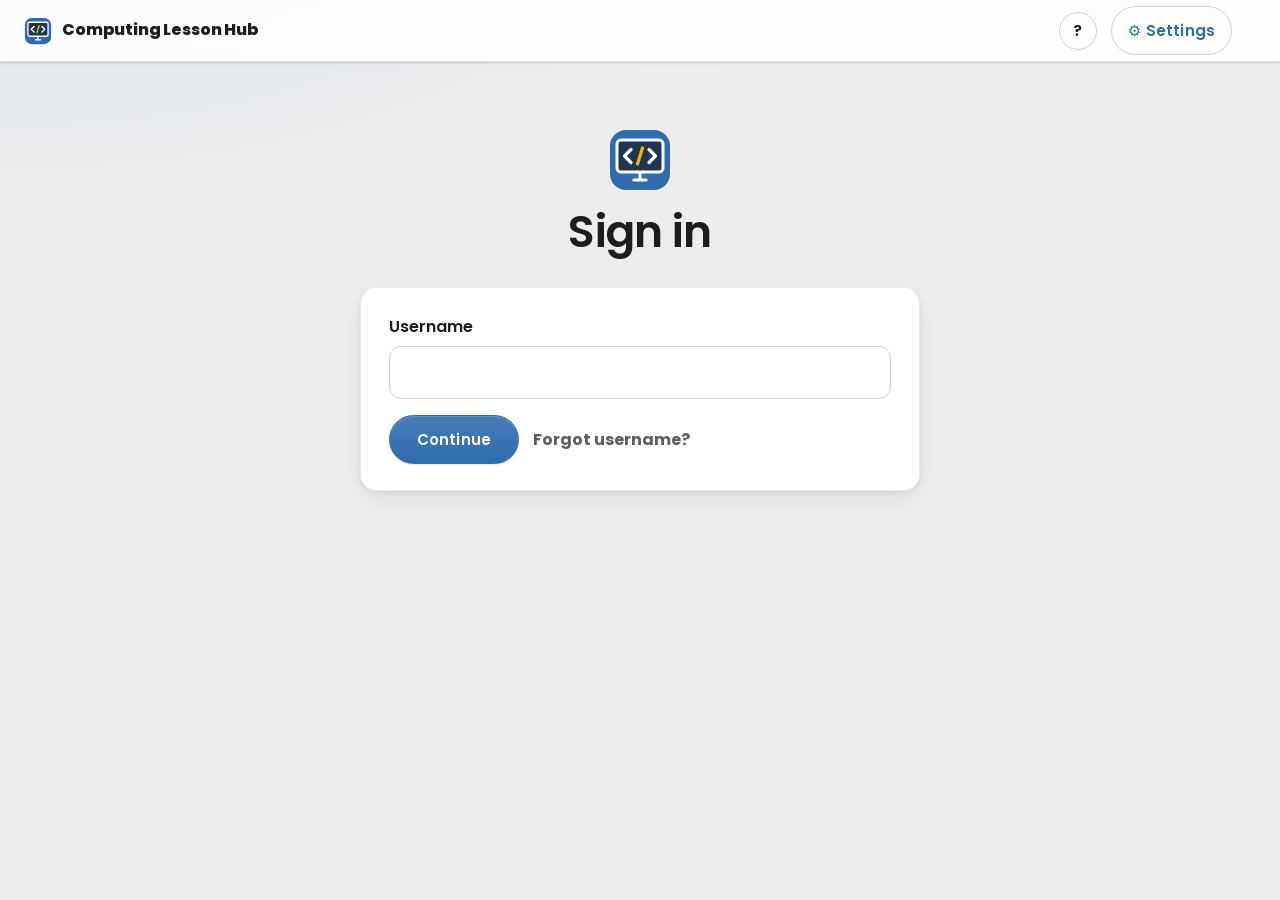
==== commit 5fc725be: "New logo, step-by-step student sign-in, and Forgot username - images/logo.svg: a computer screen lik" ====
--- a/index.html
+++ b/index.html
@@ -3,6 +3,8 @@
 <head>
 <meta charset="utf-8">
 <link rel="icon" href="images/logo.svg" type="image/svg+xml">
+<link rel="icon" href="images/logo-32.png" type="image/png" sizes="32x32">
+<link rel="apple-touch-icon" href="images/logo-180.png">
 <meta name="viewport" content="width=device-width, initial-scale=1">
 <title>Computing Lesson Hub</title>
 <link rel="stylesheet" href="style.css">
@@ -30,17 +32,33 @@
     <h1 id="headline">Sign in</h1>
   </div>
 
-  <section class="station" id="loginCard">
-    <div class="grid3">
-      <div><label for="u">Username</label><input type="text" id="u" autocomplete="username"></div>
-      <div><label for="p">Password</label><input type="password" id="p" autocomplete="current-password"></div>
-    </div>
-    <div class="row" style="margin-top:16px">
-      <button class="btn-primary" id="loginBtn">Sign in</button>
-      <button class="crumb" id="forgotBtn" style="margin-left:14px">Forgot password?</button>
-      <span class="err" id="loginErr" role="alert"></span>
-    </div>
-    <p class="hint" id="loginNote" style="margin:12px 0 0">First time? Leave the password box empty and press Sign in.</p>
+  <!-- Username first, then Continue, then the password underneath it.
+       Both boxes are in the one form from the start, the password folded
+       away rather than missing, so a password manager still sees a username
+       and a password together and fills them as it always has. A student
+       with no password yet never sees the password box at all: Continue
+       signs them in and asks them to pick one. -->
+  <section class="station signin" id="loginCard">
+    <form id="loginForm" class="signin-form" autocomplete="on" novalidate>
+      <div class="signin-field">
+        <label for="u">Username</label>
+        <input type="text" id="u" name="username" autocomplete="username" autocapitalize="off" spellcheck="false">
+      </div>
+      <div class="signin-pass" id="passWrap">
+        <div class="signin-pass-inner">
+          <div class="signin-field">
+            <label for="p">Password</label>
+            <input type="password" id="p" name="password" autocomplete="current-password" tabindex="-1">
+          </div>
+        </div>
+      </div>
+      <div class="signin-acts">
+        <button class="btn-primary" id="loginBtn" type="submit">Continue</button>
+        <button class="crumb" id="forgotUserBtn" type="button">Forgot username?</button>
+        <button class="crumb" id="forgotBtn" type="button" hidden>Forgot password?</button>
+      </div>
+      <p class="err" id="loginErr" role="alert"></p>
+    </form>
   </section>
 
   <div class="tabs" id="tabs" hidden>
@@ -80,9 +98,9 @@
            heading instead of centred the way a one line pop-up message is. -->
       <div class="set-group" style="text-align:left">
         <span class="set-label">How to sign in</span>
-        <p class="modal-text">Type in your computer username, and then a password you have set.</p>
-        <p class="modal-text">If this is your first time, leave the password box empty and press Sign in.
-          You will be asked to pick a password of your own.</p>
+        <p class="modal-text">Type in your computer username and press Continue, then type your password underneath.</p>
+        <p class="modal-text">If this is your first time, you will be asked to pick a password of your own
+          straight after pressing Continue.</p>
         <p class="modal-text">If you have forgotten your password, press Forgot password and put your
           hand up, so your teacher can let you back in.</p>
       </div>
@@ -103,6 +121,22 @@
     <h2 id="sayTitle" style="margin-top:0"></h2>
     <p class="modal-text" id="sayText"></p>
     <button class="btn-primary modal-cta" id="sayOk">OK</button>
+  </div>
+</div>
+
+<!-- How a username is made, with the example taken apart so each piece can
+     be matched to the rule it comes from. -->
+<div class="modal-back no-print" id="userModal" hidden>
+  <div class="modal" role="dialog" aria-modal="true" aria-labelledby="userTitle">
+    <h2 id="userTitle" style="margin-top:0">Your username</h2>
+    <p class="modal-text">Your username is the same as your computer username. It is made of three parts:</p>
+    <div class="uname-parts" aria-hidden="true">
+      <span class="uname-part"><b>Smith</b><span>your surname</span></span>
+      <span class="uname-part"><b>J</b><span>first letter of your first name</span></span>
+      <span class="uname-part"><b>26</b><span>the year you started here</span></span>
+    </div>
+    <p class="modal-text">So John Smith, who started at the school in 2026, is <b>SmithJ26</b>.</p>
+    <button class="btn-primary modal-cta" id="userOk">OK</button>
   </div>
 </div>
 
@@ -295,6 +329,7 @@
     $("auth").innerHTML = "";
     if (help) help.hidden = false;
     $("loginCard").hidden = false;
+    resetSignIn();
     $("headline").textContent = "Sign in";
     signedInView(false);
   }
@@ -320,15 +355,73 @@
 });
 renderAuth();
 
-on("loginBtn", "click", async () => {
+/* ---- signing in, a box at a time ----
+   Continue first tries the username on its own. The server signs in a
+   student who has no password yet (and tells us they must pick one), and
+   answers everyone else, real username or not, with the same "enter your
+   password", so this shows nothing about which usernames exist. That answer
+   is what opens the password box. */
+var passOpen = false;      // var: renderAuth runs above this line and resets it
+function openPassword(focus){
+  if (!passOpen){
+    passOpen = true;
+    $("passWrap").classList.add("open");
+    $("p").tabIndex = 0;
+    $("forgotBtn").hidden = false;
+    $("loginBtn").textContent = "Sign in";
+  }
+  if (focus) setTimeout(() => { try{ $("p").focus(); }catch(e){} }, 120);
+}
+function closePassword(){
+  passOpen = false;
+  $("passWrap").classList.remove("open");
+  $("p").tabIndex = -1;
+  $("forgotBtn").hidden = true;
+  $("loginBtn").textContent = "Continue";
+}
+/* Back to the start, for the next student on a shared computer. */
+function resetSignIn(){
+  closePassword();
+  try{ $("p").value = ""; }catch(e){}
+  $("loginErr").textContent = "";
+}
+/* A password manager that fills both boxes, as the page loads or when a
+   name is picked from its list, has answered the question Continue asks:
+   the box opens to show what it put there. */
+function noticeFilled(){ if ($("p").value) openPassword(false); }
+[300, 1000, 2500].forEach(ms => setTimeout(noticeFilled, ms));
+on("p", "input", noticeFilled);
+on("p", "change", noticeFilled);
+/* A different username while the box is still empty starts again; one the
+   password manager changed together with the password keeps both. */
+on("u", "input", () => { if (passOpen && !$("p").value){ closePassword(); $("loginErr").textContent = ""; } });
+
+on("loginForm", "submit", (e) => { e.preventDefault(); signIn(); });
+let signingIn = false;
+async function signIn(){
+  if (signingIn) return;
   $("loginErr").textContent = "";
   if (!ready){ $("loginErr").textContent = "Site not connected to its server yet (config.js)."; return; }
+  const username = $("u").value.trim();
+  if (!username){ $("loginErr").textContent = "Type your username first."; $("u").focus(); return; }
+  if (passOpen && !$("p").value){ $("loginErr").textContent = "Type your password."; $("p").focus(); return; }
+  const btn = $("loginBtn");
+  const label = btn.textContent;
+  signingIn = true;
+  btn.disabled = true;
+  btn.textContent = passOpen ? "Signing in…" : "Checking…";
   try{
     const r = await fetch(API + "/api/login", {
       method:"POST", headers:{ "Content-Type":"application/json" },
-      body: JSON.stringify({ username: $("u").value, password: $("p").value })
+      body: JSON.stringify({ username: username, password: passOpen ? $("p").value : "" })
     });
     const d = await r.json();
+    /* Turned away without a password: they have one, so ask for it. */
+    if (!r.ok && !passOpen && r.status !== 503 && r.status < 500){
+      btn.disabled = false; signingIn = false;
+      openPassword(true);
+      return;
+    }
     if (!r.ok) throw new Error(d.error || "Sign-in failed.");
     /* Shared computers: if this is a DIFFERENT student from the last one to
        sign in here, drop the cached work so nobody sees someone else's answers.
@@ -344,9 +437,14 @@
     renderAuth();
     if (d.mustSet) forcePassword(d.name);
     else loadLessons();
-  }catch(e){ $("loginErr").textContent = e.message; }
-});
-on("p", "keydown", (e) => { if (e.key === "Enter") $("loginBtn").click(); });
+  }catch(e){
+    $("loginErr").textContent = e.message === "Failed to fetch" ? "Could not reach the server. Try again in a moment." : e.message;
+  }finally{
+    signingIn = false;
+    btn.disabled = false;
+    if (btn.textContent === "Checking…" || btn.textContent === "Signing in…") btn.textContent = passOpen ? "Sign in" : label;
+  }
+}
 
 /* housekeeping: clear stored work for retired or stale lessons */
 const MAX_AGE_DAYS = 60;
@@ -770,6 +868,16 @@
 }
 on("sayModal", "mousedown", (e) => { if (e.target === $("sayModal")) $("sayModal").hidden = true; });
 
+/* ---- forgot username ----
+   Nothing to look up: every username is made the same way, so the pop-up
+   says how, and they work their own out. */
+on("forgotUserBtn", "click", () => { $("userModal").hidden = false; $("userOk").focus(); });
+on("userOk", "click", () => { $("userModal").hidden = true; $("u").focus(); });
+on("userModal", "mousedown", (e) => { if (e.target === $("userModal")) $("userModal").hidden = true; });
+document.addEventListener("keydown", (e) => {
+  if (e.key === "Escape" && !$("userModal").hidden){ $("userModal").hidden = true; $("u").focus(); }
+});
+
 /* ---- forgot password ----
    Check the username, let them choose the new password there and then, and
    hold it until their teacher approves it, no emails, no teacher typing. */
--- a/style.css
+++ b/style.css
@@ -378,6 +378,27 @@
 .lessonCard .go{color:var(--amber); font-size:var(--text-2xl); flex:none}
 
 .grid3{display:grid; grid-template-columns:repeat(auto-fit,minmax(180px,1fr)); gap:16px}
+/* Signing in: the username, then the password sliding open underneath it.
+   The password is folded to nothing rather than hidden, so a password
+   manager still finds it in the form beside the username. */
+.signin{max-width:520px}
+.signin-field label{display:block; margin-bottom:6px}
+.signin-field input{width:100%}
+.signin-pass{display:grid; grid-template-rows:0fr; opacity:0; transform:translateY(-6px);
+  transition:grid-template-rows .38s cubic-bezier(.2,.8,.2,1), opacity .3s ease .05s, transform .38s cubic-bezier(.2,.8,.2,1)}
+.signin-pass-inner{overflow:hidden; min-height:0}
+.signin-pass .signin-field{padding-top:14px}
+.signin-pass.open{grid-template-rows:1fr; opacity:1; transform:none}
+.signin-acts{display:flex; align-items:center; gap:14px; flex-wrap:wrap; margin-top:16px}
+.signin-form .err{margin:10px 0 0}
+/* Forgot username: SmithJ26 taken apart, each piece over what it stands for */
+.uname-parts{display:flex; justify-content:center; gap:6px; margin:6px 0 16px}
+.uname-part{display:flex; flex-direction:column; align-items:center; gap:6px; flex:1 1 0; min-width:0; max-width:140px;
+  padding:10px 8px; border-radius:var(--rad-md); background:var(--panel-2); border:1px solid var(--line)}
+.uname-part b{font-family:var(--mono); font-size:var(--text-2xl); color:var(--amber-dark)}
+.uname-part span{font-size:var(--text-sm); color:var(--muted); text-align:center; line-height:1.3}
+.signin-form .err:empty{display:none}
+@media (prefers-reduced-motion:reduce){ .signin-pass{transition:none} }
 .banner{padding:14px 18px; font-size:var(--text-lg); margin-bottom:22px}
 .banner a{color:var(--amber-dark); font-weight:700}
 
@@ -749,6 +770,10 @@
 .done-shots .done-shot{margin:0}
 .done-shots .shot-img{max-height:220px; cursor:zoom-in}
 /* where Back to my work would be, while the teacher has it locked */
+.done-locked .hi,.warnline .hi{vertical-align:-3px}
+/* a padlock where the tick would be: not finished, so not green */
+.done-tick.done-lockmark{color:var(--amber); border-color:var(--amber); background:color-mix(in srgb, var(--amber) 8%, transparent)}
+.statechip .hi{vertical-align:-2px}
 .done-locked{margin:0 0 6px; padding:10px 14px; border-radius:var(--rad-md); font-weight:700;
   border-left:4px solid var(--amber); background:color-mix(in srgb, var(--amber) 10%, transparent)}
 .done-score{font-family:var(--display); font-size:var(--text-7xl); font-weight:700; line-height:1; margin-top:6px}
@@ -1158,6 +1183,9 @@
   margin:4px 0 14px; padding:12px 14px; border-radius:var(--rad-md);
   border:1.5px solid var(--line); background:var(--panel-2)}
 .marklock.on{border-color:var(--amber); background:color-mix(in srgb, var(--amber) 10%, var(--panel))}
+.marklock-ico{flex:none; width:40px; height:40px; border-radius:var(--rad-sm); display:grid; place-items:center;
+  background:var(--panel); color:var(--muted); border:1px solid var(--line)}
+.marklock.on .marklock-ico{background:var(--amber); color:var(--amber-ink); border-color:var(--amber)}
 .marklock-words{flex:1 1 260px; display:flex; flex-direction:column; gap:2px}
 .marklock-words span{font-size:var(--text-base); color:var(--muted)}
 .lp-acts{display:flex; flex-wrap:wrap; gap:8px; margin-top:14px}
@@ -1513,11 +1541,7 @@
   font-size:var(--text-sm); text-align:left; margin:0 0 14px}
 
 
-/* builder: mode tabs, nested pages, quiz sub-cards */
-.modeswitch{display:flex; gap:6px; padding:10px 24px 0; background:var(--bar)}
-.modeswitch button{background:transparent; border:1.5px solid transparent; border-bottom:none;
-  color:var(--muted); font-size:var(--text-lg); font-weight:800; padding:9px 22px; border-radius:12px 12px 0 0}
-.modeswitch button.on{background:var(--panel); border-color:var(--line); color:var(--text)}
+/* builder: nested pages, quiz sub-cards */
 .pal.strong{border-color:var(--amber); background:var(--panel-2)}
 .pagekids{margin:6px 0 10px; padding:10px 0 2px 12px; border-left:3px solid var(--line-2)}
 .pagekids .bcard{background:var(--panel-2)}
@@ -1833,7 +1857,8 @@
 .build-titles{align-items:center}
 
 /* markbook: scrolls, and columns can be sorted */
-.mbscroll{max-height:44vh; overflow:auto; border:1px solid var(--line); border-radius:var(--rad-md); margin:0 0 18px}
+.mbscroll{max-height:44vh; overflow:auto; border:1px solid var(--line); border-radius:var(--rad-md); margin:0 0 18px;
+  background:var(--panel)}
 .mbtable th{position:sticky; top:0; background:var(--panel); z-index:2}
 .mbsort{cursor:pointer; white-space:nowrap}
 .mbsort:hover{color:var(--amber-dark)}
@@ -2098,29 +2123,39 @@
 .workwrap{flex:1; min-height:0; display:flex; flex-direction:column;
   padding:12px 22px 14px; box-sizing:border-box; overflow:hidden}
 
-/* --- the progress markbook --- */
+/* --- a lesson's markbook ---
+   Drawn as an assessment's markbook is (.mbtable, .mbbar, .mbstats), so the
+   rules here are only what a lesson has and a test does not: a row of page
+   names over the headings, the task-type filters and the eye on a column. */
 .progress-pill{font-size:var(--text-sm); font-weight:700; padding:6px 14px; border-radius:var(--rad-pill);
   border:1.5px solid var(--line-2); background:var(--panel); color:var(--muted); cursor:pointer}
 .progress-pill.on{border-color:var(--amber); color:var(--amber)}
-.progresswrap{flex:1; min-height:0; overflow:auto; border:1px solid var(--line); border-radius:var(--rad-md)}
-.progresstable{width:100%; border-collapse:collapse; font-size:var(--text-md); white-space:nowrap}
-.progresstable th,.progresstable td{border-bottom:1px solid var(--line); padding:8px 12px; text-align:center}
-.progresstable th{position:sticky; top:0; background:var(--panel); font-size:var(--text-sm);
-  color:var(--muted); font-weight:800; z-index:2}
-.progresstable .pcol-name{position:sticky; left:0; background:var(--panel); text-align:left}
-.progresstable td.pcol-name{cursor:pointer}
-.progresstable .pcol-name span{display:block; font-size:var(--text-xs); color:var(--muted); font-weight:400}
-.progresstable .pcol-total{position:sticky; right:0; background:var(--panel); font-weight:800}
-.progresstable th.pcol-name,.progresstable th.pcol-total{z-index:3}
+.mbfilters{display:flex; flex-wrap:wrap; align-items:center; gap:8px}
+.progresswrap{flex:1; min-height:0; overflow:auto; border:1px solid var(--line); border-radius:var(--rad-md);
+  background:var(--panel)}
+.progresstable{white-space:nowrap}
+/* the one column that stays put while a wide lesson scrolls sideways */
+.progresstable .pcol-name{position:sticky; left:0; background:var(--panel); z-index:1}
+.progresstable th.pcol-name{z-index:3}
+.progresstable td.pcol-total{font-weight:800}
+.progresstable .mblink{cursor:pointer}
+.progresstable .mblink:hover{text-decoration:underline; color:var(--amber-dark)}
+/* the same sizing as an assessment's markbook pane: the table takes the
+   height left over, and everything else is as tall as it needs */
+.lessonmb{overflow-y:auto}
+.lessonmb > *{flex:0 0 auto}
+.lessonmb > .progresswrap{flex:1 1 auto; min-height:280px}
+.lessonmb > #progressMsg:empty{display:none}
+.lessonmb .mbhint{margin:8px 0 14px}
+.lessonmb .progress-types{margin-top:0}
 /* the page a column belongs to, above the task-type row */
 .progresstable .pcol-page{font-size:var(--text-xs); letter-spacing:.04em; text-transform:uppercase;
-  color:var(--dim); background:var(--panel-2); border-bottom:1px solid var(--line-2)}
+  color:var(--dim); background:var(--panel-2); border-bottom:1px solid var(--line-2); padding-top:6px; padding-bottom:6px}
+.progresstable .pcol-page.pcol-lead{left:0; z-index:3}
 /* a task that only ever appears once a student says they have finished early */
 .progresstable .pcol-ext{color:var(--amber-dark);
   background:color-mix(in srgb, var(--amber) 12%, var(--panel-2))}
 /* every header that reorders the rows when clicked */
-.progresstable .pcol-sort{cursor:pointer; user-select:none}
-.progresstable .pcol-sort:hover{color:var(--text)}
 .progresscell .yes{color:var(--mint); font-weight:800}
 .progresscell .part{color:var(--amber-dark); font-weight:800}
 .progresscell .no{color:var(--red)}
@@ -2473,11 +2508,11 @@
   text-decoration-color:color-mix(in srgb, var(--amber) 30%, transparent) }
 
 /* --- tabs: a pill for the one you are on --- */
-.tabs button,.subtabs button,.modeswitch button{
+.tabs button,.subtabs button{
   border-radius:var(--rad-pill); text-transform:none; letter-spacing:.01em; font-size:var(--text-md);
   border:1.5px solid transparent; background:transparent;
 }
-.tabs button.on,.subtabs button.on,.modeswitch button.on{
+.tabs button.on,.subtabs button.on{
   background:var(--panel); border-color:var(--line); color:var(--text)
 }
 
@@ -2571,7 +2606,7 @@
    the bar at the bottom 77px deep. Repeated below it so they keep their own. */
 .btn-continue{ line-height:1.9; font-size:var(--text-lg); padding:8px 26px }
 .ide-run{ line-height:1.8; font-size:var(--text-md); padding:5px 16px }
-.tabs button,.subtabs button,.modeswitch button{ line-height:2.1; padding:0 15px }
+.tabs button,.subtabs button{ line-height:2.1; padding:0 15px }
 .lp-acts button{ line-height:2.1 }
 
 /* which made the top bar deeper than it needed to be */
@@ -3794,14 +3829,16 @@
    author.html rather than by a media query alone, because the pieces are
    moved about in the page as well as restyled and the two must agree.
    ===================================================================== */
-.modechip{display:none}
-html[data-build=compact] .modechip{
-  display:inline-flex; align-items:center; gap:7px; padding:6px 12px;
+/* What kind of work this is, in the top bar in both layouts. It reads as a
+   label and opens Lesson options, where the kind is changed. */
+.modechip{
+  display:inline-flex; align-items:center; gap:7px; padding:5px 12px;
   border:1.5px solid var(--line-2); border-radius:var(--rad-pill); background:var(--panel);
   font-family:var(--body); font-size:var(--text-sm); font-weight:800; color:var(--text);
   cursor:pointer; white-space:nowrap}
+.modechip[hidden]{display:none}
 .modechip:hover{border-color:var(--amber); color:var(--amber)}
-.modechip-pen{font-size:var(--text-xs); opacity:.65}
+.modechip[data-kind=assess],.modechip[data-kind=practical]{border-color:color-mix(in srgb, var(--amber) 55%, var(--line-2)); color:var(--amber-dark)}
 
 /* the one row of controls under the top bar */
 .buildbar{display:flex; align-items:center; gap:8px; padding:8px 14px;
@@ -3824,12 +3861,56 @@
 html[data-build=compact] .buildbar .subtabs button{
   padding:6px 13px; font-size:var(--text-base); white-space:nowrap}
 
-/* picking what kind of work this is */
+/* a list of choices in a pop-up, one per line */
 .modepick{display:flex; flex-direction:column; gap:8px; margin:14px 0 4px}
 .modepick-item{padding:15px 16px; border:1.5px solid var(--line-2); border-radius:var(--rad-md);
   background:var(--panel); font-family:var(--body); font-size:var(--text-lg); font-weight:700;
   color:var(--text); cursor:pointer; text-align:left}
 .modepick-item:hover{border-color:var(--amber); color:var(--amber)}
+
+/* Picking what kind of work this is: four cards, each saying what it means,
+   in two columns where there is room. The same cards are the first section
+   of Lesson options. */
+.kindgrid{display:grid; grid-template-columns:repeat(2, minmax(0, 1fr)); gap:10px; margin:12px 0 4px}
+.kindcard{display:flex; align-items:flex-start; gap:12px; padding:14px 14px; text-align:left;
+  border:1.5px solid var(--line-2); border-radius:var(--rad-md); background:var(--panel);
+  font-family:var(--body); color:var(--text); cursor:pointer;
+  transition:border-color .12s ease, background .12s ease}
+.kindcard:hover{border-color:var(--amber)}
+.kindcard.on{border-color:var(--amber); background:color-mix(in srgb, var(--amber) 8%, var(--panel))}
+.kindcard-ico{flex:none; width:38px; height:38px; border-radius:var(--rad-sm); display:grid; place-items:center;
+  background:var(--panel-2); color:var(--muted)}
+.kindcard.on .kindcard-ico{background:var(--amber); color:var(--amber-ink)}
+.kindcard-words{display:flex; flex-direction:column; gap:3px; min-width:0}
+.kindcard-words b{font-size:var(--text-md); font-weight:800}
+.kindcard-words span{font-size:var(--text-sm); color:var(--muted); line-height:1.4}
+.modal.kindpop{max-width:700px}
+@media (max-width:560px){ .kindgrid{grid-template-columns:1fr} }
+
+/* Lesson options: sections with a heading each, and settings as rows with a
+   switch at the end rather than buttons that say "on" in their own words. */
+.modal.lessonopts{max-width:700px; text-align:left}
+.lessonopts h2{margin-bottom:6px}
+.optsec{padding:16px 0 4px; border-top:1px solid var(--line)}
+.optsec:first-of-type{border-top:none; padding-top:6px}
+.optsec-head{margin:0 0 4px; font-family:var(--display); font-size:var(--text-md); font-weight:800; color:var(--text)}
+.optsec-about{margin:0 0 10px; font-size:var(--text-sm); color:var(--muted)}
+.optsec .bfield:last-child{margin-bottom:8px}
+/* a row, side by side: the rule further down makes .savepickers a column,
+   and in a column the basis below would be each picker's height */
+.optsec .savepickers{display:flex; flex-direction:row; flex-wrap:wrap; gap:8px}
+.optsec .savepickers select{flex:1 1 220px; width:auto; min-width:0}
+.lessonopts .bfield input{width:100%}
+.optrows{display:flex; flex-direction:column; gap:8px; margin:6px 0 8px}
+.optrow{display:flex; align-items:center; gap:10px; padding:10px 12px;
+  border:1px solid var(--line); border-radius:var(--rad-md); background:var(--panel-2)}
+.optrow-words{flex:1 1 auto; display:flex; flex-direction:column; gap:2px; min-width:0}
+.optrow-words b{font-size:var(--text-base); font-weight:800}
+.optrow-words span{font-size:var(--text-sm); color:var(--muted); line-height:1.4}
+.optrow-wrap .voice-picks{margin:8px 0 0 12px}
+.optrow-wrap label.voice-pick{display:flex; align-items:flex-start; gap:10px; margin:0; font-size:var(--text-base);
+  font-weight:400; line-height:1.4; cursor:pointer}
+.optrow-wrap label.voice-pick input{width:18px; height:18px; margin:1px 0 0; flex:none; accent-color:var(--amber)}
 /* Hiding the rest of a page: the levels in the pop-up, each with a line
    saying what it asks of a student, and the one in force picked out. */
 .gatepick{display:flex; flex-direction:column; gap:3px}
@@ -3852,7 +3933,6 @@
   --buildbar-h:54px;
 }
 html[data-build=compact], html[data-build=compact] body{height:auto; overflow:auto}
-html[data-build=compact] .modeswitch,
 html[data-build=compact] .build-top,
 html[data-build=compact] .build-palette{display:none}
 html[data-build=compact] .build{display:block; height:auto}
@@ -4048,7 +4128,7 @@
   animation:hub-arrive .34s cubic-bezier(.22,.61,.36,1);
 }
 /* the bars settle a little sooner than what sits underneath them */
-body > .homebar, body > .topbar, body > .crumbbar, body > .modeswitch{
+body > .homebar, body > .topbar, body > .crumbbar{
   animation-duration:.24s;
 }
 /* The loading screen covers the page while a lesson is put together, so it
@@ -6031,6 +6111,11 @@
 /* The site's name and logo. In the top bar on a phone, and wherever the side
    menu is off; at the head of the side menu otherwise, where the menu runs
    the full height and the top bar starts beside it. */
+/* Back to the console, at the left of a page the console opened in its own
+   tab. Just the arrow on a phone, where the bar has no room for the word. */
+.consoleback{display:inline-flex; align-items:center; gap:6px; flex:none; padding:6px 12px 6px 9px; font-weight:700}
+.consoleback .hi{flex:none}
+@media (max-width:700px){ .consoleback{padding:6px 8px} .consoleback-words{display:none} }
 .brandtitle{display:inline-flex; align-items:center; gap:10px; white-space:nowrap}
 .brandlogo{flex:none; width:28px; height:28px; display:block}
 .rail-brand{display:flex; align-items:center; gap:10px; margin:-4px 0 12px; padding:6px 8px 14px;
@@ -6851,8 +6936,9 @@
   box-shadow:0 1px 2px rgba(0,0,0,.05); transition:transform .12s, border-color .12s, box-shadow .12s}
 .voice-opt:hover, .voice-opt:focus-visible{border-color:var(--amber); transform:translateY(-2px);
   box-shadow:0 6px 16px rgba(0,0,0,.08); outline:none}
-.voice-icon{font-size:var(--text-5xl); line-height:1}
-.voice-opts[data-kind=choice] .voice-icon{font-size:var(--text-4xl)}
+.voice-icon{display:grid; place-items:center; line-height:0; color:var(--muted); transition:color .12s ease}
+.voice-opts[data-kind=choice] .voice-icon svg{width:36px; height:36px}
+.voice-opt:hover .voice-icon, .voice-opt:focus-visible .voice-icon, .voice-opt.on .voice-icon{color:var(--amber)}
 .voice-word{font-size:var(--text-base); line-height:1.3; text-align:center; color:var(--muted); font-weight:600}
 .voice-opt:hover .voice-word, .voice-opt:focus-visible .voice-word{color:var(--text)}
 .voice-card p.voice-trouble{color:var(--red); font-weight:700; font-size:var(--text-md)}
@@ -6914,6 +7000,11 @@
 .mbvoice-pill:hover{border-color:var(--amber)}
 .mbvoice-pill.on{border-color:var(--amber); background:color-mix(in srgb, var(--amber) 10%, var(--panel))}
 .mbvoice-pill.on b{background:var(--amber); color:var(--amber-ink)}
+/* Student Voice for a year group: which assessment and which class, then
+   the markbook's own cards */
+.yvoice-bar{display:flex; flex-wrap:wrap; gap:8px; margin:4px 0 14px}
+.yvoice-bar select{flex:1 1 220px; height:42px; padding:0 12px; border:1.5px solid var(--line-2); border-radius:var(--rad-md);
+  background:var(--panel); color:var(--text); font-family:var(--body); font-size:var(--text-base)}
 .mbvoice{display:grid; grid-template-columns:repeat(auto-fill, minmax(260px, 1fr)); gap:12px; margin:0 0 14px}
 .mbvoice-q{display:flex; flex-direction:column; gap:6px; padding:12px 14px; text-align:left;
   border:1px solid var(--line); border-radius:var(--rad-md); background:var(--panel); color:var(--text); font:inherit}
@@ -6931,6 +7022,7 @@
 button.mbvoice-row.on{border-color:var(--amber); background:color-mix(in srgb, var(--amber) 10%, var(--panel))}
 /* wrapped rather than cut short: "The lesson on th..." says nothing */
 .mbvoice-opt{color:var(--muted); line-height:1.3}
+.mbvoice-opt .hi{vertical-align:-4px; color:var(--amber)}
 button.mbvoice-row.on .mbvoice-opt{color:var(--text); font-weight:700}
 .mbvoice-bar{height:10px; border-radius:99px; background:var(--panel-2); overflow:hidden}
 .mbvoice-fill{display:block; height:100%; border-radius:99px; background:var(--amber)}
--- a/look.css
+++ b/look.css
@@ -147,6 +147,66 @@
 }
 html[data-look="new"] .checklist{box-shadow:var(--look-shadow-1)}
 
+/* ---------- the plain top bar: the sandbox and a student's lesson ---------- */
+html[data-look="new"] .topbar{
+  background:color-mix(in srgb, var(--panel) 88%, transparent);
+  backdrop-filter:saturate(1.4) blur(10px); -webkit-backdrop-filter:saturate(1.4) blur(10px);
+  border-bottom-color:transparent; box-shadow:var(--look-shadow-1); padding-top:8px; padding-bottom:8px
+}
+/* The way back reads as a button, the same as Console on the other pages,
+   rather than small capitals that look like a label. */
+html[data-look="new"] .topbar .home{
+  font-family:var(--body); font-size:var(--text-sm); font-weight:700; letter-spacing:0; text-transform:none;
+  color:var(--amber-dark); padding:6px 12px; border:1.5px solid var(--line-2); border-radius:var(--rad-pill);
+  background:var(--panel); transition:background .12s ease, border-color .12s ease
+}
+html[data-look="new"] .topbar .home:hover{background:var(--look-tint); border-color:color-mix(in srgb, var(--brand) 35%, var(--line-2))}
+html[data-look="new"] .topbar .sep{display:none}
+
+/* ---------- the builder ---------- */
+html[data-look="new"] .build-top{
+  background:color-mix(in srgb, var(--bar) 92%, transparent);
+  border-bottom-color:transparent; box-shadow:var(--look-shadow-1); position:relative; z-index:7
+}
+/* the page strip floats over the page being edited, which shows faintly through */
+html[data-look="new"] .pagestrip{
+  background:color-mix(in srgb, var(--panel-2) 82%, transparent);
+  backdrop-filter:saturate(1.4) blur(10px); -webkit-backdrop-filter:saturate(1.4) blur(10px);
+  border-bottom-color:color-mix(in srgb, var(--line) 70%, transparent)
+}
+html[data-look="new"] .pagechip{transition:border-color .12s ease, color .12s ease, box-shadow .12s ease, transform .12s ease}
+html[data-look="new"] .pagechip:hover:not(.on){transform:translateY(-1px); box-shadow:var(--look-shadow-1)}
+html[data-look="new"] .pagechip.on{box-shadow:0 2px 8px color-mix(in srgb, var(--amber) 35%, transparent)}
+html[data-look="new"] .build-preview{background:var(--panel); box-shadow:-1px 0 0 var(--line), -8px 0 24px rgba(16, 24, 40, .04)}
+html[data-look="new"] .prev-head{background:var(--panel)}
+html[data-look="new"] .modechip{box-shadow:var(--look-shadow-1)}
+
+/* ---------- signing in ----------
+   Only while the sign-in card is the page: the site's logo over a narrower,
+   centred card, so the first thing a class sees is the site and one box. */
+html[data-look="new"] body:has(#loginCard:not([hidden])) .masthead{text-align:center; margin-top:32px}
+html[data-look="new"] body:has(#loginCard:not([hidden])) .masthead::before{
+  content:""; display:block; width:64px; height:64px; margin:0 auto 16px;
+  background:url(images/logo.svg) center / contain no-repeat
+}
+html[data-look="new"] #loginCard:not([hidden]){max-width:560px; margin-left:auto; margin-right:auto; padding:26px 28px; box-shadow:var(--look-shadow-2)}
+html[data-look="new"] #loginCard .signin-acts .btn-primary{min-width:130px}
+
+/* ---------- the sandbox ---------- */
+html[data-look="new"] .sb-open{
+  border-radius:var(--rad-lg); box-shadow:var(--look-shadow-1);
+  transition:transform .15s ease, box-shadow .15s ease, border-color .15s ease
+}
+html[data-look="new"] .sb-open:hover{transform:translateY(-2px); box-shadow:var(--look-shadow-2);
+  border-color:color-mix(in srgb, var(--brand) 40%, var(--line))}
+
+/* ---------- the marking page ---------- */
+html[data-look="new"] .workbar{box-shadow:var(--look-shadow-1)}
+html[data-look="new"] .mbstat{box-shadow:var(--look-shadow-1); border-color:color-mix(in srgb, var(--line) 70%, transparent)}
+html[data-look="new"] .mbscroll,
+html[data-look="new"] .progresswrap{box-shadow:var(--look-shadow-1); border-color:color-mix(in srgb, var(--line) 70%, transparent)}
+html[data-look="new"] .marklock{box-shadow:var(--look-shadow-1)}
+
 /* ---------- pop-ups ---------- */
 html[data-look="new"] .modal-back{
   background:rgba(16, 24, 40, .38);
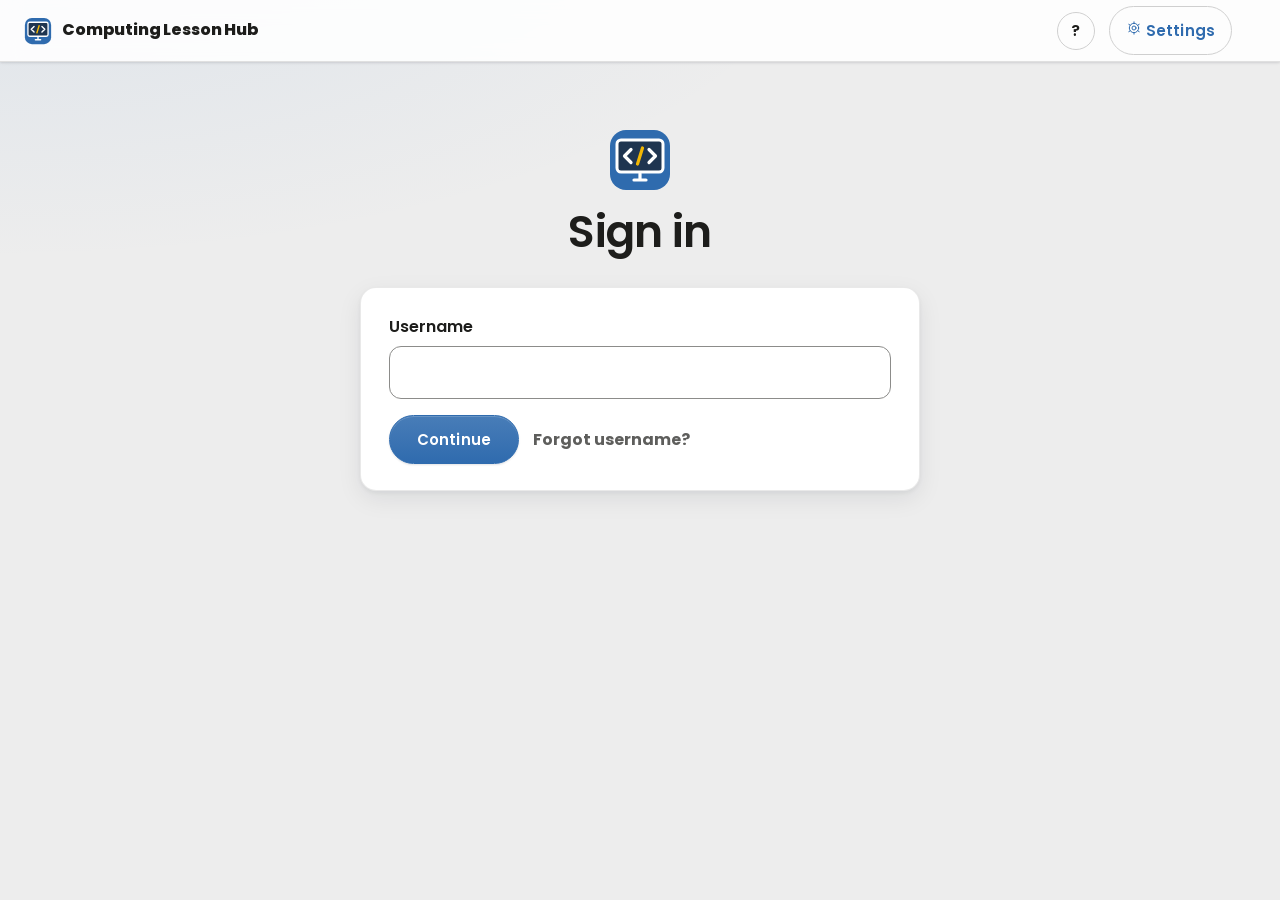
==== commit ecf594dc: "14.5: Clearer look in the New look, page cue, forward progress bar, one icon set The Clearer look is" ====
--- a/index.html
+++ b/index.html
@@ -9,6 +9,7 @@
 <title>Computing Lesson Hub</title>
 <link rel="stylesheet" href="style.css">
 <link rel="stylesheet" href="look.css">
+<script src="icons.js"></script>
 <script>try{var _p=JSON.parse(localStorage.getItem("hub_prefs")||"{}");if(_p.look!=="classic")document.documentElement.dataset.look="new";if(_p.bg)document.documentElement.dataset.bg=_p.bg;if(_p.font)document.documentElement.dataset.font=_p.font;}catch(e){}</script>
 <script src="config.js"></script>
 <script src="lessonfile.js"></script>
@@ -19,7 +20,7 @@
 <body>
 
 <div class="homebar">
-  <div class="title brandtitle"><img class="brandlogo" src="images/logo.svg" alt="" width="28" height="28"> Computing Lesson Hub</div>
+  <div class="title brandtitle"><img class="brandlogo" src="images/logo.svg" alt="" width="28" height="28"> <span class="brandword">Computing Lesson Hub</span></div>
   <button class="btn-ghost iconbtn" id="helpBtn" title="Help" aria-label="Help" hidden>?</button>
   <button class="btn-ghost settings-btn" id="setBtn"><span class="ico">&#9881;&#65038;</span><span class="lbl"> Settings</span></button>
   <div class="auth" id="auth"></div>
@@ -304,8 +305,14 @@
   if (OFFLINE){ offlineHome(); return; }
   if (name && localStorage.getItem("hub_token")){
     if (help) help.hidden = true;
-    $("auth").innerHTML = '<span class="who"><b></b></span> <button class="btn-ghost" id="outBtn"><span class="ico">&#9099;</span><span class="lbl"> Sign out</span></button>';
+    /* Their name is a button: it opens their own profile. Settings sits
+       between it and Sign out, moved in here rather than drawn twice, so
+       the order along the bar is who they are, then their settings, then
+       the way out. */
+    $("auth").innerHTML = '<button class="who who-btn" id="whoBtn" type="button" title="My profile"><b></b></button> <button class="btn-ghost" id="outBtn"><span class="ico">&#9099;</span><span class="lbl"> Sign out</span></button>';
     $("auth").querySelector("b").textContent = name;
+    if ($("setBtn") && $("outBtn")) $("auth").insertBefore($("setBtn"), $("outBtn"));
+    on("whoBtn", "click", openProfile);
     on("outBtn", "click", () => {
       ["hub_token","hub_name","hub_group"].forEach(k => localStorage.removeItem(k));
       /* Not only the token. A teacher sign-in left on this machine goes stale
@@ -326,6 +333,9 @@
     $("headline").textContent = part + ", " + name.split(" ")[0];
     signedInView(true);
   } else {
+    /* Settings back beside Help before the bar is emptied, or it goes with it */
+    const bar = $("auth").parentNode;
+    if (bar && bar.insertBefore && $("setBtn")) bar.insertBefore($("setBtn"), $("auth"));
     $("auth").innerHTML = "";
     if (help) help.hidden = false;
     $("loginCard").hidden = false;
@@ -1151,9 +1161,108 @@
     if (!r.ok) throw new Error(d.error || "Could not load results.");
     const fb = await fbComing;
     resultsLoaded = true;
+    myResults = { results: d.results || [], feedback: (fb && fb.feedback) || [] };
     paintResults(box, d, (fb && fb.feedback) || []);
 
   }catch(e){ box.innerHTML = '<p class="hint">' + e.message + '</p>'; }
+}
+
+/* ---------- My profile ----------
+   Pressing their own name in the bar. Everything on it is what this page
+   has already been sent for them, the lesson list and their results, so it
+   costs one request at most, for the results if that tab has not been
+   opened yet. Nothing on it is anybody else's, and nothing can be changed
+   here except through Settings, which it links to. */
+let myResults = null;
+async function openProfile(){
+  const back = el("div","modal-back");
+  const box = el("div","modal narrow me-profile");
+  box.setAttribute("role","dialog");
+  box.setAttribute("aria-modal","true");
+  box.setAttribute("aria-label","My profile");
+  const close = () => { back.remove(); document.removeEventListener("keydown", onKey); $("whoBtn") && $("whoBtn").focus(); };
+  const onKey = (e) => { if (e.key === "Escape") close(); };
+  const x = el("button","btn-ghost iconbtn modal-x","✕");
+  x.setAttribute("aria-label","Close");
+  x.addEventListener("click", close);
+  box.appendChild(x);
+
+  const name = localStorage.getItem("hub_name") || "";
+  const initials = name.trim().split(/\s+/).slice(0, 2).map(w => w[0] || "").join("").toUpperCase() || "?";
+  const who = el("div","me-who");
+  who.appendChild(el("span","me-initials", initials));
+  const words = el("div");
+  words.appendChild(el("h2","", name));
+  const meta = [localStorage.getItem("hub_user"), localStorage.getItem("hub_group") && "Class " + localStorage.getItem("hub_group")]
+    .filter(Boolean).join(" · ");
+  words.appendChild(el("p","me-meta", meta));
+  who.appendChild(words);
+  box.appendChild(who);
+
+  const stats = el("div","me-stats");
+  const stat = (n, label) => {
+    const s = el("div","me-stat");
+    s.appendChild(el("b","", String(n)));
+    s.appendChild(el("span","", label));
+    stats.appendChild(s);
+    return s.querySelector("b");
+  };
+  const cat = ((catalogue && catalogue.lessons) || []).filter(c => !lockedLessons.has(c.lesson_id) && !c.assessment);
+  const today = todayHere();
+  const openNow = cat.filter(c => !doneLessons.has(c.lesson_id) && !(c.close_on && c.close_on < today)).length;
+  stat(doneLessons.size, doneLessons.size === 1 ? "lesson finished" : "lessons finished");
+  stat(openNow, openNow === 1 ? "lesson open now" : "lessons open now");
+  const markedNum = stat("…", "assessments marked");
+  box.appendChild(stats);
+
+  const latest = el("div","me-latest");
+  box.appendChild(latest);
+
+  const acts = el("div","me-acts");
+  const setGo = el("button","btn-ghost","Settings and password");
+  setGo.type = "button";
+  setGo.addEventListener("click", () => { close(); $("setBtn").click(); });
+  const done = el("button","btn-primary","Done");
+  done.type = "button";
+  done.addEventListener("click", close);
+  acts.appendChild(setGo);
+  acts.appendChild(done);
+  box.appendChild(acts);
+
+  back.appendChild(box);
+  back.addEventListener("mousedown", (e) => { if (e.target === back) close(); });
+  document.addEventListener("keydown", onKey);
+  document.body.appendChild(back);
+  setTimeout(() => done.focus(), 30);
+
+  /* The results tab may never have been opened, so they are fetched now if
+     they have not been. What came back fills in the last two parts. */
+  if (!myResults && ready && !OFFLINE){
+    try{ await fetchResults(); }catch(e){}
+  }
+  const res = (myResults && myResults.results) || [];
+  markedNum.textContent = String(res.filter(r => typeof r.score === "number" || r.grade).length);
+  const fbRows = ((myResults && myResults.feedback) || [])
+    .map(r => Object.assign({ at: r.updated_at || "", lesson: r.lesson_id }, parseFeedback(r.feedback)))
+    .filter(f => f.strength || f.target)
+    .sort((a, b) => String(b.at).localeCompare(String(a.at)));
+  if (fbRows.length){
+    const f = fbRows[0];
+    latest.appendChild(el("h3","", "Your latest feedback"));
+    latest.appendChild(el("p","me-from", lessonTitles[f.lesson] || ""));
+    if (f.strength){
+      const p = el("p","me-fb");
+      p.appendChild(el("b","fb-str","Strength "));
+      p.appendChild(document.createTextNode(f.strength));
+      latest.appendChild(p);
+    }
+    if (f.target){
+      const p = el("p","me-fb");
+      p.appendChild(el("b","fb-tgt","Target "));
+      p.appendChild(document.createTextNode(f.target));
+      latest.appendChild(p);
+    }
+  }
 }
   if (window.initSettings) initSettings($("setBtn"));
 </script>
--- a/style.css
+++ b/style.css
@@ -4,7 +4,7 @@
    Space Grotesk (display) · IBM Plex Sans (body) · IBM Plex Mono (code)
    ===================================================================== */
 
-@import url('https://fonts.googleapis.com/css2?family=Poppins:wght@400;500;600;700&family=Lexend:wght@400;500;600;700;800&family=Atkinson+Hyperlegible:wght@400;700&family=IBM+Plex+Mono:wght@400;500&display=swap');
+@import url('https://fonts.googleapis.com/css2?family=Poppins:wght@400;500;600;700&family=Lexend:wght@400;500;600;700;800&family=IBM+Plex+Mono:wght@400;500&display=swap');
 
 /* =====================================================================
    The scale everything is sized from. Text comes in these sizes and corners
@@ -93,9 +93,41 @@
 html[data-bg=dark]{--bg:#23262E; --bar:#2C303A; --panel:#2C303A; --panel-2:#333846; --line:#3D434F; --line-2:#4C5464;
   --text:#EAEBEF; --muted:#A9AFBC; --dim:#7E8595; --amber:#E39B52; --amber-ink:#221A0F;
   --mint:#5BBE94; --mint-dim:#2C5847; --red:#DE7C74; --red-dim:#54312E}
-/* font choices */
-html[data-font=lexend]{--display:'Lexend',sans-serif; --body:'Lexend',sans-serif}
-html[data-font=atkinson]{--display:'Atkinson Hyperlegible',sans-serif; --body:'Atkinson Hyperlegible',sans-serif}
+/* The dyslexia friendly font, Settings. Atkinson Hyperlegible was a choice
+   too until there was one switch; settings.js moves anyone who had it to
+   Lexend, and the attribute is read as Lexend here so the first paint does
+   not flash Poppins before it does. */
+html[data-font=lexend],html[data-font=atkinson]{--display:'Lexend',sans-serif; --body:'Lexend',sans-serif}
+/* The rest of the switch follows the British Dyslexia Association style
+   guide, on the text a student reads and writes: the lesson, the question,
+   the brief, hints, feedback and their own answer. Buttons and labels keep
+   their spacing, so nothing in a toolbar wraps that did not wrap before.
+
+   - A little more space between letters, more again between words (the
+     guide asks for word spacing about three and a half times the letter
+     spacing), and between lines and paragraphs, so a line is easier to
+     keep hold of and the next one easier to find. */
+:is(html[data-font=lexend], html[data-font=atkinson]) :is(.prose, .q-ask, .pg-t, .rt-box, .brief p,
+  .hint, .banner, .check-hinttext, .checklist, textarea.answer, input.answer){
+  letter-spacing:.03em; word-spacing:.12em;
+}
+:is(html[data-font=lexend], html[data-font=atkinson]) :is(.prose, .q-ask, .pg-t, .rt-box, textarea.answer){
+  line-height:1.75;
+}
+:is(html[data-font=lexend], html[data-font=atkinson]) :is(.prose, .rt-box) :is(p, li){margin-bottom:.9em}
+/* - Slanted letters crowd together and are harder to make out, so emphasis
+     is bold instead of italic. */
+:is(html[data-font=lexend], html[data-font=atkinson]) :is(.prose, .q-ask, .pg-t, .rt-box, .brief, .hint) :is(em, i){
+  font-style:normal; font-weight:800;
+}
+/* - Text that is justified leaves rivers of uneven space between words, so a
+     teacher's justified paragraph is set ragged right. */
+:is(html[data-font=lexend], html[data-font=atkinson]) .rt-justify{text-align:left}
+/* - Words in capitals lose their shape, which is what a lot of dyslexic
+     readers recognise a word by, so labels drawn in capitals (CHECKLIST,
+     the save chip) are written as they are typed. !important because about
+     forty rules set capitals, some with longer selectors than this. */
+:is(html[data-font=lexend], html[data-font=atkinson]) *{text-transform:none !important}
 
 [hidden]{display:none !important}
 *{box-sizing:border-box}
@@ -176,6 +208,7 @@
   color:var(--muted); text-decoration:none; white-space:nowrap;
 }
 .topbar .home:hover{color:var(--text)}
+.topbar .home .homelogo{vertical-align:middle; margin-right:6px}
 .topbar .title{
   font-family:var(--display); font-weight:700; font-size:var(--text-base); letter-spacing:-.01em;
   margin-right:auto; white-space:nowrap; overflow:hidden; text-overflow:ellipsis;
@@ -359,6 +392,39 @@
 .homebar .title{font-family:var(--display); font-weight:700; margin-right:auto}
 .who{font-size:var(--text-base); color:var(--muted)}
 .who b{color:var(--text)}
+/* A student's own name is a button: it opens their profile. It keeps
+   looking like their name, and says it can be pressed when pointed at. */
+.who-btn{background:none; border:1px solid transparent; padding:5px 10px; border-radius:var(--rad-pill);
+  font:inherit; font-size:var(--text-base); cursor:pointer}
+.who-btn:hover{background:var(--panel-2); border-color:var(--line-2)}
+.who-btn:hover b{text-decoration:underline; text-underline-offset:.18em}
+.homebar .auth{display:flex; align-items:center; gap:8px}
+
+/* ---------- My profile ---------- */
+.modal.me-profile{text-align:left; max-width:480px}
+.me-who{display:flex; align-items:center; gap:16px; margin:4px 0 18px}
+.modal .me-who h2{margin:0; font-size:var(--text-3xl)}
+.me-initials{flex:none; width:60px; height:60px; border-radius:50%; display:grid; place-items:center;
+  background:color-mix(in srgb, var(--brand) 16%, var(--panel)); color:var(--amber-dark);
+  font-family:var(--display); font-weight:800; font-size:var(--text-2xl)}
+.me-meta{margin:2px 0 0; color:var(--muted); font-size:var(--text-base)}
+.me-stats{display:grid; grid-template-columns:repeat(3, minmax(0,1fr)); gap:10px; margin:0 0 18px}
+.me-stat{background:var(--panel-2); border:1px solid var(--line); border-radius:var(--rad-md);
+  padding:12px 10px; text-align:center}
+.me-stat b{display:block; font-family:var(--display); font-size:var(--text-3xl); line-height:1.1;
+  font-variant-numeric:tabular-nums}
+.me-stat span{display:block; color:var(--muted); font-size:var(--text-sm); line-height:1.3; margin-top:4px}
+.me-latest h3{margin:0 0 2px; font-size:var(--text-lg)}
+.me-from{margin:0 0 8px; color:var(--muted); font-size:var(--text-sm)}
+.me-fb{margin:0 0 6px; line-height:1.5}
+.me-fb .fb-str{color:var(--mint)}
+.me-fb .fb-tgt{color:var(--amber-dark)}
+.me-acts{display:flex; gap:10px; justify-content:flex-end; flex-wrap:wrap; margin-top:20px}
+@media (max-width:480px){
+  .me-stats{grid-template-columns:minmax(0,1fr)}
+  .me-stat{display:flex; align-items:baseline; gap:10px; text-align:left}
+  .me-stat b{display:inline; font-size:var(--text-2xl)}
+}
 
 .lessons{display:grid; gap:14px; margin-top:8px}
 .lessonCard{
@@ -803,6 +869,10 @@
 .ach-num{font-family:var(--display); font-size:var(--text-4xl); color:var(--amber); margin-right:7px}
 .ach-of{color:var(--muted)}
 .ach-also{font-weight:700; margin:16px 0 4px; color:var(--muted)}
+/* Nothing yet on these: the number is the size of the words beside it and
+   in their grey, so a 0 is read as a line, not shouted as a score. */
+.ach-zero .ach-num{font-family:var(--body); font-size:var(--text-xl); color:var(--muted)}
+.ach-still{margin-top:12px}
 
 .resp-sub{color:var(--muted); font-size:var(--text-lg); margin:0 0 18px}
 .resp-task{background:var(--panel); border:1px solid var(--line); border-radius:var(--rad-md); padding:20px 22px; margin:0 0 16px}
@@ -1000,12 +1070,13 @@
 .swatches{display:flex; gap:10px; flex-wrap:wrap}
 .swatch{width:44px; height:44px; border-radius:var(--rad-md); border:2px solid var(--line-2); cursor:pointer; padding:0}
 .swatch.on{border-color:var(--amber); box-shadow:0 0 0 3px rgba(220,138,62,.2)}
+
+/* a page's own setting in the Settings pop-up, drawn as a choice to tick,
+   in a grid of them (Mark work's settings use this) */
 .font-opts{display:grid; gap:8px}
-/* .set-opt looks the same but is a page's own setting: settings.js repaints
-   every .font-opt from the font chosen, which would take its tick off */
-.font-opt,.set-opt{text-align:left; padding:11px 14px; border:1.5px solid var(--line-2); border-radius:var(--rad-md);
+.set-opt{text-align:left; padding:11px 14px; border:1.5px solid var(--line-2); border-radius:var(--rad-md);
   background:var(--panel); font-size:var(--text-xl); cursor:pointer}
-.font-opt.on,.set-opt.on{border-color:var(--amber); box-shadow:0 0 0 2px rgba(220,138,62,.18)}
+.set-opt.on{border-color:var(--amber); box-shadow:0 0 0 2px rgba(220,138,62,.18)}
 .modal{background:var(--panel); border-color:var(--line)}
 
 .masthead{position:relative}
@@ -1120,7 +1191,7 @@
 /* ---- v2.4.2 fixes ---- */
 /* belt and braces: every text surface follows the theme */
 .station,.qtext,.opt,.lead,.qhead,.paste-sub,.lock-text{color:var(--text)}
-.classtile,.classtile b,.font-opt,.set-opt{color:var(--text)}
+.classtile,.classtile b,.set-opt{color:var(--text)}
 .classtile span{color:var(--muted)}
 
 /* the spectator strip floats, so the page grid keeps its shape (pill fix) */
@@ -2059,12 +2130,6 @@
 .mr-in{width:66px !important; text-align:center}
 .mr-max{color:var(--muted); font-size:var(--text-base)}
 
-/* a comment from the teacher, shown to the student */
-.feedbackNote{background:var(--panel-2); border:1.5px solid var(--amber); border-left-width:4px;
-  border-radius:0 12px 12px 0; padding:12px 16px; margin:0 0 18px}
-.feedbackNote b{display:block; font-size:var(--text-sm); letter-spacing:.06em; text-transform:uppercase;
-  color:var(--amber-dark); margin-bottom:4px}
-.feedbackNote p{margin:0; font-size:var(--text-lg); line-height:1.5}
 
 
 /* a way back to the summary once finished */
@@ -2088,13 +2153,6 @@
 .menu{position:absolute; right:0; top:calc(100% + 4px)}
 
 
-/* feedback cards on the student results page */
-.fb-card{display:flex; flex-direction:column; gap:4px; padding:14px 16px; margin:0 0 10px;
-  background:var(--panel); border:1.5px solid var(--line); border-left:4px solid var(--amber);
-  border-radius:0 12px 12px 0; text-decoration:none; color:inherit}
-.fb-card:hover{border-color:var(--amber)}
-.fb-card b{font-size:var(--text-xl)}
-html[data-bg=dark] .fb-s{color:var(--mint)}
 .tabs .refresh{margin-left:auto}
 
 
@@ -2903,6 +2961,17 @@
   }
   .homebar .btn-ghost .ico, .topbar .btn-ghost .ico{ font-size:var(--text-md); line-height:1 }
   .homebar .auth{ font-size:var(--text-sm) }
+  /* The site's name was cut short at "Computing Lesson I". On a phone the
+     logo says it on its own, and the room goes to the student's name. */
+  .homebar .brandword{ display:none }
+  .homebar .who-btn{ padding:4px 6px; min-width:0; overflow:hidden; text-overflow:ellipsis; white-space:nowrap }
+  /* The three tabs on a student's home page stay on one line and the line
+     scrolls sideways, rather than wrapping into a stack of three. The
+     refresh button stays pinned at the end, outside the scroll. */
+  #tabs{ flex-wrap:nowrap; overflow-x:auto; scrollbar-width:none; -webkit-overflow-scrolling:touch }
+  #tabs::-webkit-scrollbar{ display:none }
+  #tabs > button{ flex:none; white-space:nowrap }
+  #tabs .refresh{ position:sticky; right:0; background:var(--panel) }
   .homebar .who b{ font-size:var(--text-sm) }
   .crumbbar{ padding:6px 12px; font-size:var(--text-sm) }
 
@@ -4300,6 +4369,59 @@
 .tracker:hover .seg-n{opacity:1; transform:translate(-50%,-50%) scale(1)}
 .seg.done .seg-n{border-color:var(--mint); color:var(--mint-dark, var(--mint))}
 .seg.now .seg-n{border-color:var(--amber); color:var(--amber-dark, var(--amber))}
+/* Pressed and still asking whether the page is open: the same wait Continue
+   shows, so the press is seen to have landed. */
+.seg.checking{opacity:.6; cursor:progress}
+
+/* ---------- arriving on a page never reached before ----------
+   lesson.html's playArrival puts .arrived on the page, the brief and the
+   new segment of the bar, the first time a page is reached and only then.
+   The page rises a few pixels into place, the brief lights up in the
+   school's blue and fades back over a second and a half, and the segment
+   swells once. Enough to see that something changed, quick enough not to
+   be in the way of starting the next task. */
+.pagegroup.arrived, #blocks > section.arrived{
+  --arrive-page:pageArrive .45s cubic-bezier(.16,1,.3,1);
+  animation:var(--arrive-page);
+}
+@keyframes pageArrive{
+  from{opacity:0; transform:translateY(14px)}
+  to{opacity:1; transform:none}
+}
+/* !important because the brief sits straight on <body>, and the fade every
+   page does as it opens (hub-arrive, further down) is written
+   body > *:not(...#hubTint...), whose id outranks any class here: without
+   it the brief kept that fade, never lit up, and never let go of .arrived. */
+.brief.arrived{
+  --arrive-brief:briefArrive 1.6s ease-out;
+  animation:var(--arrive-brief) !important;
+}
+@keyframes briefArrive{
+  0%, 30%{background:color-mix(in srgb, var(--brand) 20%, var(--panel-2));
+          border-color:color-mix(in srgb, var(--brand) 70%, var(--line))}
+}
+.seg.arrived{
+  --arrive-seg:segArrive .8s cubic-bezier(.16,1,.3,1);
+  animation:var(--arrive-seg);
+}
+@keyframes segArrive{
+  0%{transform:scaleY(1)}
+  35%{transform:scaleY(2.4)}
+  100%{transform:scaleY(1)}
+}
+/* ...and these run where Windows has its animation effects off, which is
+   every machine in the school, because without them nothing at all says the
+   page has changed. The page fades in without moving: the movement is what
+   that setting exists to spare anyone, the change of colour is not. */
+@media (prefers-reduced-motion:reduce){
+  .pagegroup.arrived, #blocks > section.arrived{animation:pageArriveStill .35s ease-out !important}
+  .brief.arrived{animation:var(--arrive-brief) !important}
+  .seg.arrived{animation:var(--arrive-seg) !important}
+}
+@keyframes pageArriveStill{
+  from{opacity:0}
+  to{opacity:1}
+}
 .seg:not(:disabled):hover .seg-n{background:var(--mint); border-color:var(--mint); color:#fff}
 .seg:focus-visible .seg-n{opacity:1; transform:translate(-50%,-50%) scale(1); outline:2px solid var(--amber)}
 html[data-bg=dark] .seg-n{background:#2A303B}
@@ -4688,40 +4810,30 @@
   background:var(--panel); color:var(--dim);
   font:inherit; font-size:var(--text-base); line-height:1.2; cursor:pointer; white-space:nowrap}
 .pagechip:hover{border-color:var(--amber); color:var(--amber)}
-.pagechip .n{font-weight:700}
-/* Titles are cut rather than allowed to push the strip on to a fourth line.
-   The one being edited gets more room because it is the one being read. */
-.pagechip .t{max-width:108px; overflow:hidden; text-overflow:ellipsis}
-.pagechip.on .t{max-width:230px}
-.pagechip .c{font-size:var(--text-xs); padding:1px 6px; border-radius:var(--rad-pill);
-  background:var(--panel-2); color:var(--dim)}
+.pagechip .n{font-weight:700; font-variant-numeric:tabular-nums}
+/* A page is its number; its title is the tooltip. A numbered chip is round
+   and every one the same width, so the strip reads as a row of pages. */
+.pagechip:not(.add):not(.all){min-width:40px; justify-content:center; padding-left:10px; padding-right:10px}
 .pagechip.on{border-color:var(--amber); background:var(--amber); color:var(--amber-ink)}
-.pagechip.on .c{background:rgba(0,0,0,.18); color:inherit}
 /* which page the preview is following, while every page is on screen */
 .pagechip.here{border-color:var(--amber); color:var(--amber)}
 .pagechip.dragging{opacity:.45}
 .pagechip.over{border-color:var(--amber); box-shadow:0 0 0 3px rgba(220,138,62,.16)}
 .pagechip.add{border-style:dashed}
-/* An assessment's questions page: its count says questions. Kept on the
-   count rather than the title, because a phone hides the title and the
-   count is the part still there. */
-.pagechip.qpage .c::before{content:"Q "; font-weight:800}
+/* An assessment's questions page says so beside its number. */
+.pagechip.qpage .n::after{content:" Q"; font-weight:800}
 .pagechip.all{flex:none}
 
 html[data-build=compact] .pagestrip{top:var(--buildbar-h); margin:-14px -14px 12px; padding:10px 14px}
 /* A phone has no room for two rows of controls, so the strip wraps under
    itself rather than sitting beside All pages. */
-/* A phone has no room for a strip of titles: five of them ran to three lines
-   of a screen that is nine deep, and the strip is stuck to the top. Only the
-   page being edited says its name; the rest are their number and how many
-   tasks are on them, which is enough to move between them. Their titles are
-   all together in the All pages view. */
+/* A phone takes the strip a little smaller. Every chip is only its number on
+   every screen now, with the title in its tooltip and all of them together
+   in the All pages view. */
 @media (max-width: 700px){
   .pagestrip{flex-wrap:wrap; gap:8px}
   .pagestrip-bar{flex:1 1 100%}
   .pagechip{padding:6px 11px; font-size:var(--text-sm)}
-  .pagechip:not(.on) .t{display:none}
-  .pagechip.on .t{max-width:150px}
   /* A folded task's line wraps here, and what the task says was being squeezed
      into a couple of letters between the kind and the row of buttons. It takes
      the second line on its own instead, after the buttons rather than before
@@ -5708,18 +5820,21 @@
 .tt th, .prose th, .rt-box th{background:var(--panel-2); font-weight:700}
 .prose table, .rt-box table{margin:12px 0}
 
-/* the cells a student fills in */
+/* the cells a student fills in. Written .tt .tt-in, not .tt-in alone: the
+   timetable on the console took the same class name later in this file for
+   its own bordered, rounded, 13px boxes, and as a lone class it won, which
+   drew a rounded box inside every square cell of a student's table. */
 .tt td.tt-fill{padding:0}
-.tt-in{width:100%; min-width:120px; border:none; background:transparent; color:var(--text);
+.tt .tt-in{width:100%; min-width:120px; border:none; border-radius:0; background:transparent; color:var(--text);
   font-family:var(--body); font-size:var(--text-lg); padding:10px 12px; min-height:44px; box-sizing:border-box}
-.tt-in:focus{outline:2px solid var(--amber); outline-offset:-2px; background:var(--panel-2)}
+.tt .tt-in:focus{outline:2px solid var(--amber); outline-offset:-2px; background:var(--panel-2); box-shadow:none}
 /* A column the teacher gave a width keeps it: the box's own 120px floor
    would otherwise make "narrow" mean 120px. */
 .tt [data-sized] .tt-in{min-width:0}
 /* A row taller than one line. The box is a textarea sized to the lines
    asked for, and the given cells beside it are at least as tall so the
    row reads as one height rather than whatever the words happened to be. */
-textarea.tt-in{display:block; resize:none; line-height:1.45;
+.tt textarea.tt-in{display:block; resize:none; line-height:1.45;
   height:calc(var(--tt-lines, 1) * 1.45em + 20px)}
 .tt .tt-tall > td:not(.tt-fill), .tt .tt-tall > th{
   height:calc(var(--tt-lines, 1) * 1.45em + 20px); box-sizing:border-box}
@@ -5766,7 +5881,7 @@
 
 @media (max-width:640px){
   .tt th, .tt td, .prose th, .prose td, .rt-box th, .rt-box td{padding:8px 10px; font-size:var(--text-md)}
-  .tt-in{min-width:100px; padding:9px 10px; font-size:var(--text-md)}
+  .tt .tt-in{min-width:100px; padding:9px 10px; font-size:var(--text-md)}
   .tt-actions .tt-check{width:100%}
   .tt-edit input{width:110px}
 }
@@ -6045,12 +6160,23 @@
    list of tasks rather than a column of buttons. A gate that is set stays
    bright: it is saying something about the page. */
 @media (hover:hover){
-  .bhead > .btools > *{opacity:.32; transition:opacity .15s}
+  /* .32 was too faint to find at all, so a teacher could not see there was
+     a Move or a Delete to aim for until they were already on it. Quieter
+     than the task's name, still plainly there. */
+  .bhead > .btools > *{opacity:.62; transition:opacity .15s}
   .bhead:hover > .btools > *, .bhead:focus-within > .btools > *,
   .bhead > .btools > .gatebtn.on{opacity:1}
-  .bhead > .bgrip{opacity:.4}
+  .bhead > .bgrip{opacity:.62}
   .bhead:hover > .bgrip{opacity:1}
 }
+/* A bigger mark to hit, with room between them, and drawn icons the same
+   size as each other (ui.js turns the arrows and the cross into them), so
+   Move up, Move down, Duplicate, Copy and Delete are told apart at a look. */
+.bhead > .btools{gap:6px}
+.bhead > .btools > .bmini{width:34px; min-width:34px; height:34px; min-height:34px; color:var(--text);
+  border-color:var(--line-2)}
+.bhead > .btools > .bmini:hover{background:var(--panel-2); color:var(--amber-dark); border-color:var(--amber)}
+.bhead > .btools > .bmini[aria-label="Delete"]:hover{background:var(--red-dim); color:var(--red); border-color:var(--red)}
 
 /* the builder's preview: a task can be clicked to open it in the builder */
 html.inbuilder .pg-item{border-radius:var(--rad-md)}
@@ -6102,10 +6228,35 @@
 body.has-rail .page{max-width:1100px}
 /* the top bar's own copies of these are not needed while the menu is up */
 body.has-rail #pwBtn, body.has-rail #keepBtn, body.has-rail #logBtn{display:none}
+/* The button that opens the menu on a smaller screen; console-ui.js puts it
+   at the start of the top bar. */
+#topbar .railtoggle{display:none}
+.rail-scrim{display:none}
+/* At 900px and under the menu comes in from the left over the page, behind
+   the menu button, instead of disappearing. The top bar keeps the site's
+   logo, the search box and who is teaching; Passwords, Backups, Changelog
+   and Settings are all in the menu, so their buttons in the bar go. */
 @media (max-width:900px){
-  .rail{display:none !important}
   body.has-rail .page, body.has-rail .crumbbar{margin-left:0}
-  body.has-rail #pwBtn, body.has-rail #keepBtn, body.has-rail #logBtn{display:inline-flex}
+  body.has-rail #topbar .railtoggle{display:inline-flex; flex:none}
+  body.has-rail #pwBtn, body.has-rail #keepBtn, body.has-rail #logBtn, body.has-rail #setBtn{display:none !important}
+  body.has-rail .rail{
+    top:0; z-index:80; width:264px; box-shadow:0 12px 40px rgba(16, 24, 40, .18);
+    transform:translateX(-100%); visibility:hidden;
+    transition:transform .24s cubic-bezier(.16,1,.3,1), visibility 0s linear .24s;
+  }
+  body.has-rail.rail-open .rail{transform:none; visibility:visible; transition:transform .24s cubic-bezier(.16,1,.3,1)}
+  body.has-rail.rail-open .rail-scrim{display:block; position:fixed; inset:0; z-index:79;
+    background:rgba(16, 24, 40, .38)}
+  /* the search box shares the line rather than taking a line of its own */
+  body.console .jump{flex:1 1 220px; max-width:320px; min-width:0; height:38px}
+}
+/* On a phone the site's name gives way to its logo, and the search box
+   stays on the one line beside it rather than dropping below. */
+@media (max-width:640px){
+  body.console.has-rail #topbar{flex-wrap:nowrap}
+  body.console #topbar .brandtitle{font-size:0; gap:0; flex:none; min-width:28px}
+  body.console.has-rail .jump{order:0; flex:1 1 auto; max-width:none}
 }
 
 /* The site's name and logo. In the top bar on a phone, and wherever the side
@@ -7035,3 +7186,394 @@
 @media (pointer:coarse){
   .mbvoice-pill, button.mbvoice-row{min-height:44px}
 }
+
+/* =====================================================================
+   SLIDES (slides.js). Every class here starts sl-, so nothing above is
+   overridden by it being last; the one exception is the room a pinned
+   window takes from body.lesson, which has to beat the shell above.
+
+   A slide is a size container. Everything inside it is measured in cq
+   units, so it is the same slide at any size: --u is one point of
+   PowerPoint text, worked out from the slide's height in points.
+   ===================================================================== */
+.sl-slide{position:relative; width:100%; aspect-ratio:var(--r, 1.7778); container-type:size;
+  overflow:hidden; background:var(--panel); color:var(--text); line-height:1.2}
+.sl-canvas{position:absolute; inset:0; overflow:hidden; --u:calc(100cqh / var(--hpt, 405))}
+.sl-bgpic{position:absolute; inset:0; width:100%; height:100%; object-fit:cover}
+.sl-el{position:absolute; box-sizing:border-box}
+.sl-el img{display:block; width:100%; height:100%; object-fit:fill; user-select:none}
+.sl-pic{overflow:hidden}
+.sl-line svg{position:absolute; inset:0; width:100%; height:100%; overflow:visible}
+.sl-tx{position:absolute; inset:0; display:flex; flex-direction:column; overflow-wrap:break-word}
+/* pre-wrap: tabs and runs of spaces are part of the layout on a slide */
+.sl-tx p{margin:0; white-space:pre-wrap}
+.sl-nowrap p{white-space:pre}
+.sl-tx a{color:inherit; text-decoration:underline}
+.sl-bu{display:inline-block; text-indent:0}
+.sl-tabled{display:block}
+/* every cell carries its own padding, fill and edges from the file */
+.sl-tbl{width:100%; border-collapse:collapse; table-layout:fixed}
+.sl-tbl td{padding:0}
+
+/* a slide written in the builder follows the site's own theme */
+.sl-plain{display:grid; grid-template-rows:auto 1fr; gap:3cqh; padding:7cqh 6cqw;
+  background:var(--panel); color:var(--text); border-top:1.6cqh solid var(--brand)}
+.sl-plain.with-pic{grid-template-columns:1.15fr .85fr; column-gap:4cqw}
+.sl-plain h2{grid-column:1 / -1; font-size:8.5cqh; line-height:1.1; margin:0}
+.sl-plainbody{font-size:6cqh; line-height:1.4; overflow:hidden; min-height:0}
+.sl-plainbody p{margin:0 0 1.6cqh}
+.sl-plainbody ul, .sl-plainbody ol{margin:0 0 1.6cqh; padding-left:5cqh}
+.sl-plainbody img{max-width:100%}
+.sl-plainpic{min-height:0; display:grid; place-items:center}
+.sl-plainpic img{max-width:100%; max-height:100%; object-fit:contain; border-radius:1cqh}
+.sl-picslide{background:var(--panel-2)}
+.sl-picslide img{position:absolute; inset:0; width:100%; height:100%; object-fit:contain}
+
+/* ---- moving between slides ---- */
+.sl-hold{position:relative; width:min(100cqw, calc(100cqh * var(--r, 1.7778))); aspect-ratio:var(--r, 1.7778)}
+.sl-hold > .sl-slide{position:absolute; inset:0; width:100%; height:100%}
+.sl-hold.sl-moving{perspective:1800px}
+.sl-glide.sl-in.sl-fwd{animation:slInFwd .28s ease both}
+.sl-glide.sl-out.sl-fwd{animation:slOutFwd .28s ease both}
+.sl-glide.sl-in.sl-back{animation:slInBack .28s ease both}
+.sl-glide.sl-out.sl-back{animation:slOutBack .28s ease both}
+.sl-flip{backface-visibility:hidden}
+.sl-flip.sl-out.sl-fwd{animation:slFlipOutFwd .27s ease-in both}
+.sl-flip.sl-in.sl-fwd{animation:slFlipInFwd .27s .26s ease-out both}
+.sl-flip.sl-out.sl-back{animation:slFlipOutBack .27s ease-in both}
+.sl-flip.sl-in.sl-back{animation:slFlipInBack .27s .26s ease-out both}
+@keyframes slInFwd{from{opacity:0; transform:translateX(5%)}}
+@keyframes slOutFwd{to{opacity:0; transform:translateX(-5%)}}
+@keyframes slInBack{from{opacity:0; transform:translateX(-5%)}}
+@keyframes slOutBack{to{opacity:0; transform:translateX(5%)}}
+@keyframes slFlipOutFwd{to{transform:rotateY(-90deg) scale(.92)}}
+@keyframes slFlipInFwd{from{transform:rotateY(90deg) scale(.92)}}
+@keyframes slFlipOutBack{to{transform:rotateY(90deg) scale(.92)}}
+@keyframes slFlipInBack{from{transform:rotateY(-90deg) scale(.92)}}
+
+/* ---- the button in the lesson's top bar ---- */
+.sl-open{display:inline-flex; align-items:center; gap:7px; padding:6px 12px; font-size:var(--text-base); position:relative}
+.sl-open-ic{width:16px; height:11px; border:2px solid currentColor; border-radius:2px; position:relative}
+.sl-open-ic::after{content:""; position:absolute; left:2px; right:2px; bottom:-6px; height:2px; background:currentColor; border-radius:2px}
+.sl-open.on{border-color:var(--amber); color:var(--amber)}
+.sl-open.sl-hint{animation:slNudge 2.4s ease-in-out infinite}
+.sl-open.sl-live::after{content:""; position:absolute; top:-3px; right:-3px; width:10px; height:10px; border-radius:50%;
+  background:var(--red); box-shadow:0 0 0 2px var(--panel); animation:slBeat 1.4s ease-in-out infinite}
+@keyframes slNudge{0%,100%{box-shadow:0 0 0 0 transparent} 50%{box-shadow:0 0 0 4px color-mix(in srgb, var(--amber) 35%, transparent)}}
+@keyframes slBeat{50%{transform:scale(1.35); opacity:.7}}
+
+/* ---- the window ---- */
+.sl-win{position:fixed; z-index:60; display:flex; flex-direction:column; overflow:hidden;
+  background:var(--panel); color:var(--text); border:1px solid var(--line-2); border-radius:var(--rad-md);
+  box-shadow:0 18px 50px rgba(10,14,22,.28); outline:none}
+.sl-win.sl-dragging{user-select:none; transition:none}
+.sl-win.ghost:not(:hover):not(.sl-dragging){opacity:.3}
+.sl-win.ghost{transition:opacity .35s}
+.sl-bar{display:flex; align-items:center; gap:4px; padding:4px 6px 4px 12px; border-bottom:1px solid var(--line);
+  cursor:grab; user-select:none; touch-action:none; flex:none; min-width:0}
+.sl-win.sl-dragging .sl-bar{cursor:grabbing}
+/* A narrow window cannot fit every button beside the name. The buttons
+   drop onto a second row rather than off the edge, where the close button
+   used to go first. */
+.sl-bar{flex-wrap:wrap; row-gap:2px}
+.sl-grip{flex:1 1 110px; display:flex; align-items:center; gap:8px; min-width:0; font-size:var(--text-sm); font-weight:600; color:var(--muted)}
+.sl-tools{display:flex; flex-wrap:wrap; justify-content:flex-end; gap:2px; flex:0 1 auto; margin-left:auto}
+.sl-tool{padding:3px 8px; font-size:var(--text-base); line-height:1.3; background:transparent; border:1px solid transparent;
+  color:var(--muted); border-radius:var(--rad-sm); font-weight:600}
+.sl-tool:hover{border-color:var(--line-2); color:var(--text)}
+.sl-tool.on{color:var(--amber); border-color:var(--amber)}
+.sl-tool-text{font-size:var(--text-sm)}
+.sl-livechip{font-size:var(--text-2xs); font-weight:700; letter-spacing:.04em; padding:1px 8px; border-radius:var(--rad-pill);
+  background:var(--red); color:var(--panel); white-space:nowrap; overflow:hidden; text-overflow:ellipsis}
+.sl-livechip.away{background:var(--amber); color:var(--amber-ink)}
+.sl-stage{position:relative; container-type:size; display:grid; place-items:center; flex:1 1 auto; min-height:0;
+  background:var(--panel-2)}
+.sl-zone{position:absolute; top:50%; transform:translateY(-50%); z-index:2; padding:6px 10px; font-size:var(--text-3xl); line-height:1;
+  background:color-mix(in srgb, var(--panel) 85%, transparent); border:1px solid var(--line-2); color:var(--text);
+  opacity:0; transition:opacity .2s}
+.sl-zone-prev{left:6px}
+.sl-zone-next{right:6px}
+.sl-stage:hover .sl-zone, .sl-zone:focus-visible{opacity:.92}
+.sl-foot{display:flex; align-items:center; gap:6px; padding:6px 8px; border-top:1px solid var(--line); flex:none}
+.sl-step{padding:4px 12px; font-size:var(--text-lg); line-height:1.2; background:var(--panel); border:1px solid var(--line-2); color:var(--text)}
+.sl-step:disabled{opacity:.35}
+.sl-track{flex:1; height:8px; border-radius:var(--rad-pill); background:var(--line); cursor:pointer; overflow:hidden; min-width:40px}
+.sl-trackfill{height:100%; border-radius:var(--rad-pill); background:var(--amber); transition:width .25s}
+.sl-thumbs{display:flex; gap:8px; overflow-x:auto; padding:8px; border-top:1px solid var(--line); flex:none; scrollbar-width:thin}
+.sl-thumb{flex:none; width:118px; padding:0; position:relative; border:2px solid var(--line); border-radius:var(--rad-sm);
+  overflow:hidden; background:none}
+.sl-thumb.on{border-color:var(--amber)}
+.sl-thumb .sl-slide{pointer-events:none}
+.sl-thumbn{position:absolute; left:3px; bottom:3px; font-size:var(--text-2xs); font-weight:700; padding:0 5px;
+  border-radius:var(--rad-xs); background:color-mix(in srgb, var(--panel) 85%, transparent); color:var(--text)}
+.sl-sizer{position:absolute; right:0; bottom:0; width:18px; height:18px; cursor:nwse-resize; touch-action:none; display:none;
+  background:linear-gradient(135deg, transparent 50%, var(--line-2) 50%, var(--line-2) 60%, transparent 60%, transparent 72%, var(--line-2) 72%, var(--line-2) 82%, transparent 82%)}
+.sl-split{position:absolute; top:0; bottom:0; width:10px; cursor:ew-resize; touch-action:none; display:none; z-index:3}
+.sl-split::after{content:""; position:absolute; top:50%; left:3px; width:4px; height:44px; margin-top:-22px; border-radius:4px; background:var(--line-2)}
+.sl-split:hover::after{background:var(--amber)}
+.sl-backlive{position:absolute; left:50%; bottom:10px; transform:translateX(-50%); z-index:3; padding:6px 14px; font-size:var(--text-sm);
+  background:var(--amber); color:var(--amber-ink); border-color:var(--amber); box-shadow:0 6px 18px rgba(10,14,22,.25); white-space:nowrap}
+.sl-note{position:absolute; left:10px; right:10px; bottom:10px; z-index:4; padding:8px 12px; border-radius:var(--rad-sm);
+  background:var(--text); color:var(--panel); font-size:var(--text-sm)}
+.sl-ink{position:absolute; z-index:2; pointer-events:none; touch-action:none}
+.sl-ink.drawing{pointer-events:auto; cursor:crosshair}
+.sl-lens{position:absolute; z-index:4; border-radius:50%; overflow:hidden; pointer-events:none;
+  border:3px solid var(--panel); box-shadow:0 10px 30px rgba(10,14,22,.4), 0 0 0 1px var(--line-2)}
+.sl-lens > .sl-slide{position:absolute}
+
+/* where it is */
+.sl-win[data-mode=float] .sl-stage{aspect-ratio:var(--r); flex:none}
+.sl-win[data-mode=float] .sl-sizer{display:block}
+.sl-win[data-mode=right]{top:0; bottom:0; width:var(--sl-side, 420px); border-radius:0; box-shadow:none}
+.sl-win[data-mode=right]{right:0; border-width:0 0 0 1px}
+/* Pinned, the column is far taller than a slide. The slide sits at the
+   top under its bar, and All slides fills what is left as a grid rather
+   than a strip, instead of a band of nothing above and below. */
+.sl-win[data-mode=right] .sl-stage{flex:none; aspect-ratio:var(--r)}
+.sl-win[data-mode=right] .sl-thumbs,
+.sl-win[data-mode=full] .sl-thumbs{flex:1 1 auto; min-height:0; overflow-y:auto; overflow-x:hidden; flex-wrap:wrap; align-content:flex-start}
+.sl-win[data-mode=right] .sl-thumb{width:calc(50% - 4px)}
+.sl-win[data-mode=full] .sl-thumbs{flex:0 1 auto; max-height:30%}
+.sl-win[data-mode=right] .sl-split{display:block; left:-5px}
+.sl-win[data-mode=full]{inset:0; z-index:95; border-radius:0; border:0}
+.sl-win[data-mode=full] .sl-bar{cursor:default}
+.sl-win[data-mode=mini]{right:16px; bottom:72px; width:200px; cursor:pointer}
+.sl-win[data-mode=mini] .sl-tools > :not(:last-child), .sl-win[data-mode=mini] .sl-foot,
+.sl-win[data-mode=mini] .sl-thumbs, .sl-win[data-mode=mini] .sl-zone{display:none}
+.sl-win[data-mode=mini] .sl-stage{aspect-ratio:var(--r); flex:none; pointer-events:none}
+.sl-win[data-mode=mini] .sl-bar{cursor:pointer; padding:2px 4px 2px 10px}
+.sl-win[data-mode=sheet]{left:0; right:0; bottom:0; height:46vh; height:46dvh; border-radius:var(--rad-lg) var(--rad-lg) 0 0;
+  border-width:1px 0 0; padding-bottom:env(safe-area-inset-bottom)}
+.sl-win[data-mode=pip]{position:static; width:100%; height:100vh; height:100dvh; border:0; border-radius:0; box-shadow:none}
+body.sl-pipbody{margin:0; overflow:hidden; background:var(--panel)}
+body.lesson.sl-pin-right{padding-right:var(--sl-side, 420px)}
+body.lesson.sl-sheet{padding-bottom:46vh; padding-bottom:46dvh}
+
+.sl-snaphint{position:fixed; top:8px; bottom:8px; width:min(420px, 36vw); z-index:59; pointer-events:none;
+  border:2px dashed var(--amber); border-radius:var(--rad-md); background:color-mix(in srgb, var(--amber) 12%, transparent)}
+.sl-snaphint[data-side=right]{right:8px}
+.sl-snaphint[data-side=full]{left:8px; right:8px; width:auto}
+.sl-peek{position:fixed; right:228px; bottom:72px; width:min(560px, 60vw); z-index:61; pointer-events:none;
+  border-radius:var(--rad-md); overflow:hidden; border:1px solid var(--line-2); box-shadow:0 18px 50px rgba(10,14,22,.3)}
+
+/* ---- the Settings rows for the experiments ---- */
+.sl-lab{display:flex; align-items:center; gap:12px; width:100%; margin:0 0 8px; padding:10px 12px; text-align:left;
+  font-size:var(--text-base); font-weight:500; color:var(--text); background:var(--panel-2);
+  border:1px solid var(--line); border-radius:var(--rad-md)}
+.sl-lab:hover{border-color:var(--line-2)}
+.sl-lab.on{border-color:var(--amber)}
+.sl-lab-words{flex:1; display:flex; flex-direction:column; gap:2px; min-width:0}
+.sl-lab-words span{font-size:var(--text-sm); color:var(--muted); line-height:1.35}
+.sl-lab-pill{flex:none; min-width:46px; text-align:center; font-size:var(--text-xs); font-weight:700; padding:3px 10px;
+  border-radius:var(--rad-pill); background:var(--line); color:var(--muted)}
+.sl-lab.on .sl-lab-pill{background:var(--amber); color:var(--amber-ink)}
+
+/* ---- the presenter ---- */
+body.sl-presenting{overflow:hidden}
+.sl-present{position:fixed; inset:0; z-index:9600; background:black; user-select:none}
+.sl-pstage{position:absolute; inset:0; container-type:size; display:grid; place-items:center}
+.sl-pink, .sl-ptrail{position:fixed; inset:0; width:100%; height:100%; pointer-events:none}
+.sl-present[data-tool=laser]{cursor:none}
+.sl-present[data-tool=pen]{cursor:crosshair}
+.sl-cover{position:absolute; inset:0; z-index:2}
+.sl-cover[data-c=black]{background:black}
+.sl-cover[data-c=white]{background:white}
+.sl-hud{position:absolute; left:50%; bottom:18px; transform:translate(-50%, 8px); z-index:3; display:flex; align-items:center; gap:4px;
+  padding:6px 10px; border-radius:var(--rad-pill); background:rgba(22,24,30,.86); color:white; opacity:0;
+  transition:opacity .3s, transform .3s; max-width:calc(100vw - 24px); overflow-x:auto}
+.sl-present.sl-awake .sl-hud, .sl-hud:hover, .sl-hud:focus-within{opacity:1; transform:translate(-50%, 0)}
+.sl-hudb{padding:5px 11px; font-size:var(--text-lg); line-height:1.2; background:transparent; border:1px solid transparent; color:white; border-radius:var(--rad-pill)}
+.sl-hudb:hover{border-color:rgba(255,255,255,.35)}
+.sl-hudb.on{background:white; color:black}
+.sl-hudb:disabled{opacity:.35}
+.sl-hudcount, .sl-hudclock{font-size:var(--text-sm); font-weight:600; padding:0 8px; white-space:nowrap; font-variant-numeric:tabular-nums}
+.sl-hudclock{opacity:.7}
+.sl-hudlive{font-size:var(--text-2xs); font-weight:700; letter-spacing:.06em; padding:2px 9px; border-radius:var(--rad-pill); background:var(--red); color:white; white-space:nowrap}
+
+@media (max-width: 480px){
+  .sl-open{padding:6px 9px}
+  .sl-open-word{display:none}
+}
+@media (pointer:coarse){
+  .sl-tool{padding:6px 10px}
+  .sl-zone{opacity:.8}
+}
+@media (prefers-reduced-motion: reduce){
+  .sl-open.sl-hint, .sl-open.sl-live::after{animation:none}
+}
+@media print{
+  .sl-win, .sl-open, .sl-present, .sl-peek, .sl-snaphint{display:none !important}
+  body.lesson.sl-pin-right, body.lesson.sl-sheet{padding:0}
+}
+
+/* ---- the builder's Slides pop-up (author-slides.js) ---- */
+.sle-lead{margin:0 0 14px; font-size:var(--text-base)}
+.sle-acts{display:flex; flex-wrap:wrap; gap:8px}
+.sle-acts button{font-size:var(--text-base); padding:8px 14px}
+.sle-danger{color:var(--red)}
+.sle-msg{min-height:1.4em; margin:8px 0; font-size:var(--text-sm); color:var(--muted)}
+.sle-main{display:grid; grid-template-columns:240px minmax(0, 1fr); gap:18px; align-items:start; text-align:left}
+.sle-list{display:flex; flex-direction:column; gap:10px; max-height:64vh; max-height:64dvh; overflow-y:auto; padding:2px 6px 2px 2px}
+.sle-empty{color:var(--muted); font-size:var(--text-base); margin:0}
+.sle-card{display:block; position:relative; width:100%; padding:0; text-align:left; background:var(--panel);
+  border:2px solid var(--line); border-radius:var(--rad-sm); overflow:hidden; flex:none}
+.sle-card.on{border-color:var(--amber)}
+.sle-card.over{border-color:var(--brand); border-style:dashed}
+.sle-card.dragging{opacity:.45}
+.sle-card .sl-slide{pointer-events:none}
+.sle-cap{display:block; padding:4px 8px; font-size:var(--text-sm); font-weight:600; color:var(--text);
+  white-space:nowrap; overflow:hidden; text-overflow:ellipsis; border-top:1px solid var(--line)}
+.sle-pagetag{position:absolute; top:4px; right:4px; font-size:var(--text-2xs); font-weight:700; padding:1px 7px;
+  border-radius:var(--rad-pill); background:var(--amber); color:var(--amber-ink)}
+.sle-detail{min-width:0}
+.sle-big{border:1px solid var(--line-2); border-radius:var(--rad-sm); margin:0 0 6px}
+.sle-big [contenteditable=true]{cursor:text; outline:none}
+.sle-big [contenteditable=true]:hover{box-shadow:inset 0 0 0 1px color-mix(in srgb, var(--brand) 60%, transparent)}
+.sle-big [contenteditable=true]:focus{box-shadow:inset 0 0 0 2px var(--brand)}
+.sle-fields{display:grid; gap:14px; margin-top:12px}
+.sle-field{display:flex; flex-direction:column; gap:6px; margin:0; font-weight:600; font-size:var(--text-base)}
+.sle-field > span:first-child{font-weight:700}
+.sle-field input[type=text], .sle-field textarea, .sle-field select{font-size:var(--text-base); padding:9px 12px}
+.sle-field .subnote{font-weight:400}
+.sle-row{display:flex; flex-wrap:wrap; gap:8px}
+.sle-row button{font-size:var(--text-sm); padding:7px 12px}
+@media (max-width: 760px){
+  .sle-main{grid-template-columns:minmax(0, 1fr)}
+  .sle-list{flex-direction:row; overflow-x:auto; overflow-y:hidden; max-height:none}
+  .sle-card{width:150px}
+}
+
+/* ---- slides.html, before presenting ---- */
+body.sl-start{min-height:100vh; min-height:100dvh}
+.sl-startbox{max-width:1100px; margin:0 auto; padding:40px 20px}
+.sl-startbox h1{font-size:var(--text-5xl); margin:0 0 6px}
+.sl-startsub{color:var(--muted); font-size:var(--text-lg); margin:0 0 20px}
+.sl-startgrid{display:grid; grid-template-columns:repeat(auto-fill, minmax(170px, 1fr)); gap:12px; margin:0 0 22px}
+.sl-startgrid .sl-thumb{width:auto}
+.sl-startacts{display:flex; flex-wrap:wrap; align-items:center; gap:16px}
+.sl-startacts .btn-primary{font-size:var(--text-xl); padding:12px 28px}
+.sl-startlive{display:flex; align-items:center; gap:8px; margin:0; font-size:var(--text-base)}
+.sl-startkeys{color:var(--muted); font-size:var(--text-sm); margin-top:22px; line-height:1.6}
+
+/* =====================================================================
+   DOCUMENTS (docs.js). The window is the slides window (sl-win) with its
+   own width, --dc-side, so slides and a document pinned to the same side
+   stand next to each other: the document against the edge, the slides
+   inside it, and the lesson keeps what is left.
+   ===================================================================== */
+.dc-open-ic{width:12px; height:15px; border:2px solid currentColor; border-radius:2px; position:relative;
+  background:linear-gradient(currentColor, currentColor) 2px 3px / 5px 2px no-repeat,
+             linear-gradient(currentColor, currentColor) 2px 7px / 5px 2px no-repeat}
+.dc-win[data-mode=right]{width:var(--dc-side, 440px)}
+.dc-win[data-mode=mini]{right:228px; width:min(220px, 45vw); height:auto}
+.dc-win[data-mode=mini] .dc-stage, .dc-win[data-mode=mini] .dc-menu{display:none}
+/* nothing about a document is dragged but its inside edge */
+.dc-win .sl-bar{cursor:default}
+body.lesson.dc-pin-right{padding-right:var(--dc-side, 440px)}
+body.lesson.dc-sheet{padding-bottom:46vh; padding-bottom:46dvh}
+body.lesson.dc-pin-right.sl-pin-right{padding-right:calc(var(--dc-side, 440px) + var(--sl-side, 420px))}
+/* the slides window moves inwards, never the document window, which is an
+   sl-win as well and would otherwise be pushed off its own edge */
+body.dc-pin-right .sl-win:not(.dc-win)[data-mode=right]{right:var(--dc-side, 440px)}
+.dc-win[data-mode=sheet]{z-index:61}
+
+.dc-name{gap:6px}
+.dc-title{white-space:nowrap; overflow:hidden; text-overflow:ellipsis; color:var(--text)}
+.dc-picker{min-width:0; width:100%; max-width:100%; font:inherit; font-size:var(--text-sm); font-weight:600; color:var(--text);
+  background:var(--panel); border:1px solid var(--line-2); border-radius:var(--rad-sm); padding:3px 6px}
+.dc-menu{position:absolute; top:40px; right:8px; z-index:5; width:min(320px, calc(100% - 16px)); max-height:60%;
+  overflow-y:auto; padding:6px; background:var(--panel); border:1px solid var(--line-2); border-radius:var(--rad-md);
+  box-shadow:0 12px 30px rgba(10,14,22,.22)}
+.dc-menuitem{display:block; width:100%; text-align:left; padding:6px 10px; font-size:var(--text-sm); font-weight:600;
+  background:transparent; border:0; border-radius:var(--rad-sm); color:var(--text)}
+.dc-menuitem:hover{background:var(--panel-2)}
+.dc-menuitem.dc-h3, .dc-menuitem.dc-h4, .dc-menuitem.dc-h5, .dc-menuitem.dc-h6{padding-left:22px; font-weight:500}
+.dc-stage{flex:1 1 auto; min-height:0; overflow-y:auto; padding:14px; background:var(--panel-2); scrollbar-width:thin}
+
+/* the paper: Word's sizes in points, scaled by A- and A+ */
+.dc-paper{--dc-z:1; max-width:820px; margin:0 auto; padding:26px 28px 40px; border-radius:var(--rad-xs);
+  box-shadow:0 1px 3px rgba(10,14,22,.18); font-size:calc(var(--dc-pt, 11) * var(--dc-z) * 1.333px); line-height:1.4;
+  overflow-wrap:break-word}
+.dc-paper p, .dc-paper .dc-p{margin:0}
+/* the Word file's own font, passed in by docs.js, with the site's to fall back on */
+.dc-paper, .dc-paper h1, .dc-paper h2, .dc-paper h3, .dc-paper h4, .dc-paper h5, .dc-paper h6{font-family:var(--dc-font, var(--body))}
+.dc-paper h1, .dc-paper h2, .dc-paper h3, .dc-paper h4, .dc-paper h5, .dc-paper h6{line-height:1.2; margin:0 0 6pt}
+.dc-paper h1{font-size:1.9em}
+.dc-paper h2{font-size:1.5em}
+.dc-paper h3{font-size:1.25em}
+.dc-paper h4, .dc-paper h5, .dc-paper h6{font-size:1.1em}
+.dc-paper .dc-head{font-weight:700}
+.dc-paper img{max-width:100%; height:auto; vertical-align:middle}
+.dc-num{display:inline-block; text-indent:0}
+.dc-tab{display:inline-block; width:2em}
+.dc-float{display:block; text-align:center; margin:6pt 0}
+.dc-textbox{display:block; margin:6pt 0; padding:6pt 8pt; border:1px solid color-mix(in srgb, currentColor 40%, transparent); border-radius:4px}
+.dc-pagebreak{border:0; border-top:1px dashed color-mix(in srgb, currentColor 30%, transparent); margin:14pt 0}
+.dc-tablewrap{overflow-x:auto; margin:4pt 0 8pt}
+.dc-table{border-collapse:collapse; width:100%}
+.dc-table td{padding:3pt 5pt; vertical-align:top}
+.dc-table.ruled td{border:1px solid color-mix(in srgb, currentColor 55%, transparent)}
+
+@media print{
+  .dc-win{display:none !important}
+  body.lesson.dc-pin-right, body.lesson.dc-sheet{padding:0}
+}
+
+/* ---- the builder's Documents pop-up (author-docs.js) ---- */
+.dce-opts{display:grid; grid-template-columns:repeat(auto-fit, minmax(260px, 1fr)); gap:8px; margin:0 0 12px; text-align:left}
+.dce-opts .sl-lab{margin:0}
+.dce-peek{height:110px; overflow:hidden; pointer-events:none; background:var(--panel-2); padding:6px}
+.dce-peek .dc-paper{--dc-z:.42; padding:10px 12px; box-shadow:none}
+.dce-frame{max-height:56vh; max-height:56dvh; overflow-y:auto; padding:10px; background:var(--panel-2); border:1px solid var(--line-2); border-radius:var(--rad-sm)}
+.dce-frame .dc-paper{outline:none; cursor:text}
+.dce-frame .dc-paper:focus{box-shadow:0 0 0 2px var(--brand)}
+
+/* =====================================================================
+   THE PHOTOSHOP HELPER (helper.js): the chat, its corner button on a
+   lesson, and help.html, the same chat on a page of its own.
+   ===================================================================== */
+.hp{display:flex; flex-direction:column; height:100%; min-height:0}
+.hp-log{flex:1 1 auto; min-height:0; overflow-y:auto; padding:12px; display:flex; flex-direction:column; gap:10px; scrollbar-width:thin}
+.hp-msg{max-width:92%; padding:9px 12px; border-radius:var(--rad-md); font-size:var(--text-base); line-height:1.45}
+.hp-bot{align-self:flex-start; background:var(--panel-2); border:1px solid var(--line); color:var(--text)}
+.hp-me{align-self:flex-end; background:var(--amber); color:var(--amber-ink)}
+.hp-p{margin:0 0 8px}
+.hp-card{display:flex; flex-direction:column; gap:6px}
+.hp-title{font-weight:700; font-size:var(--text-md)}
+.hp-tool{font-size:var(--text-sm); color:var(--muted)}
+.hp-steps, .hp-fixes{margin:0; padding-left:20px; display:flex; flex-direction:column; gap:5px}
+.hp-cue{font-size:var(--text-sm); color:var(--muted); font-style:italic}
+.hp kbd{font-family:var(--mono); font-size:.85em; padding:1px 5px; border-radius:var(--rad-xs);
+  border:1px solid var(--line-2); border-bottom-width:2px; background:var(--panel); color:var(--text); white-space:nowrap}
+.hp-acts{display:flex; flex-wrap:wrap; gap:6px; margin-top:4px}
+.hp-act{padding:5px 12px; font-size:var(--text-sm); background:var(--panel); border:1px solid var(--line-2); color:var(--text); border-radius:var(--rad-pill)}
+.hp-act:hover{border-color:var(--amber)}
+.hp-chips{display:flex; flex-wrap:wrap; align-items:center; gap:6px; align-self:flex-start; max-width:100%}
+.hp-chiplabel{width:100%; font-size:var(--text-xs); color:var(--muted); font-weight:600}
+.hp-chip{padding:5px 11px; font-size:var(--text-sm); font-weight:600; background:var(--panel); color:var(--amber);
+  border:1px solid var(--amber); border-radius:var(--rad-pill); text-align:left}
+.hp-chip:hover{background:color-mix(in srgb, var(--amber) 10%, var(--panel))}
+.hp-ask{display:flex; gap:8px; padding:10px; border-top:1px solid var(--line); flex:none}
+.hp-ask input{flex:1; min-width:0; font-size:var(--text-base); padding:9px 12px}
+.hp-send{padding:9px 16px; font-size:var(--text-base)}
+
+/* the Photoshop help task (tasks-extra.js): the chat inside the page, with
+   a height of its own so the conversation scrolls rather than the page */
+.hp-task{display:flex; flex-direction:column; height:min(520px, 70vh); height:min(520px, 70dvh);
+  border:1px solid var(--line-2); border-radius:var(--rad-md); background:var(--panel); overflow:hidden}
+.hp-task .hp{flex:1 1 auto; min-height:0}
+.hp-taskout{display:inline-block; margin:6px 0 0; font-size:var(--text-sm); font-weight:600; color:var(--amber)}
+
+/* help.html */
+body.hp-page{height:100vh; height:100dvh; display:flex; flex-direction:column; overflow:hidden}
+.hp-pagebody{flex:1 1 auto; min-height:0; width:100%; max-width:760px; margin:0 auto; padding-bottom:env(safe-area-inset-bottom)}
+
+/* ---- the console's Help questions screen ---- */
+.hq-row{display:flex; align-items:center; gap:12px; padding:10px 12px; margin:0 0 8px; background:var(--panel); border:1px solid var(--line); border-radius:var(--rad-md)}
+.hq-row.done{opacity:.6}
+.hq-words{flex:1; min-width:0}
+.hq-q{font-weight:600; overflow-wrap:anywhere}
+.hq-meta{font-size:var(--text-sm); color:var(--muted); margin-top:2px}
+.hq-tools{display:flex; flex-wrap:wrap; gap:6px; margin:4px 0 10px}
+.hq-tools .btn-ghost{font-size:var(--text-sm); padding:6px 12px}
+.hq-list .hq-row{background:var(--panel-2)}
--- a/look.css
+++ b/look.css
@@ -137,8 +137,7 @@
 
 /* ---------- a lesson ---------- */
 html[data-look="new"] .brief{
-  border-radius:var(--rad-lg); box-shadow:var(--look-shadow-1);
-  border-left:4px solid var(--brand)
+  border-radius:var(--rad-lg); box-shadow:var(--look-shadow-1)
 }
 html[data-look="new"] .dock{
   background:color-mix(in srgb, var(--bar) 86%, transparent);
@@ -162,6 +161,12 @@
 }
 html[data-look="new"] .topbar .home:hover{background:var(--look-tint); border-color:color-mix(in srgb, var(--brand) 35%, var(--line-2))}
 html[data-look="new"] .topbar .sep{display:none}
+/* Home carries the site's logo, the same square that is on the home page,
+   so the way back looks like the place it goes back to. */
+html[data-look="new"] .topbar .home{display:inline-flex; align-items:center; gap:7px; padding-left:7px}
+html[data-look="new"] .topbar .home .homelogo{display:block; width:20px; height:20px; flex:none}
+html[data-look="new"] .topbar .home .homelogo[hidden]{display:none}
+html[data-look="new"] .topbar .home:has(.homelogo[hidden]){padding-left:12px}
 
 /* ---------- the builder ---------- */
 html[data-look="new"] .build-top{
@@ -213,6 +218,186 @@
   backdrop-filter:blur(4px); -webkit-backdrop-filter:blur(4px)
 }
 html[data-look="new"] .modal{border-radius:var(--rad-lg); box-shadow:var(--look-shadow-3); border-color:transparent}
+
+/* =====================================================================
+   Clearer and more accessible, measured rather than preferred.
+
+   This began as a separate Clearer look with its own switch, so the two
+   could be compared side by side. It was kept, so it is simply part of the
+   New look now. Each rule fixes something that was measured to be wrong in
+   a browser:
+
+   - text and borders that fell short of WCAG AA contrast;
+   - a focus ring too faint to find, on boxes you type into;
+   - text set at 11 and 12px on the teacher's screens;
+   - a lesson whose tasks ran the full width of the screen from the left
+     while the brief above them sat in the middle;
+   - a question heading drawn differently from every other task heading,
+     and three coloured bars down the left of one page.
+
+   The few !important lines are each beating a rule in style.css.
+   ===================================================================== */
+
+/* ---------- colours that now pass ----------
+   Measured on the Light theme, which is the only one that has no data-bg.
+   Done Green on the page grey was 4.27:1, under the 4.5 small text needs:
+   "Looking good!", a Strength, "7 of 30 marked". Dim labels were 4.36:1.
+   A box you type into was outlined at 1.56:1 against white, and the edge
+   of a field has to reach 3:1 for someone to see there is a box there. */
+html[data-look="new"]:not([data-bg]){
+  --mint:#276C4F;      /* 5.36:1 on the page grey, 6.3:1 on white */
+  --dim:#646462;       /* 5.2:1 on the page grey */
+  --field-line:#8C8C8A; /* 3.4:1 on white */
+}
+html[data-look="new"][data-bg=night]{
+  --field-line:#7A7A84; /* 3.3:1 on the dark cards */
+}
+
+/* ---------- the smallest text, one step up ----------
+   The builder and the console both lean on 11 and 12px for counts, chips
+   and labels a teacher is reading at arm's length. Nothing in the scale is
+   now smaller than 12px. */
+html[data-look="new"]{
+  --text-2xs:12px;
+  --text-xs:13px;
+}
+
+/* ---------- where the keyboard is ----------
+   One ring, everywhere, the same width and colour: what has focus should be
+   findable at a glance, by a student tabbing through a quiz and by a teacher
+   marking with the keyboard. Before this some things had a 2px ring, some a
+   soft tint and some nothing. !important because a good many rules in
+   style.css say outline:none on :focus with a selector longer than this. */
+html[data-look="new"] :focus-visible{
+  outline:3px solid var(--amber) !important;
+  outline-offset:2px !important;
+}
+/* A box you type into keeps its ring tight to its edge, so it does not
+   reach over the label above it. */
+html[data-look="new"] input:focus-visible,
+html[data-look="new"] textarea:focus-visible,
+html[data-look="new"] select:focus-visible,
+html[data-look="new"] [contenteditable]:focus-visible{
+  outline-offset:1px !important;
+}
+/* A box in a table fills its cell, so its ring goes just inside the cell's
+   edge rather than over the cells next to it. */
+html[data-look="new"] .tt .tt-in:focus-visible{outline-offset:-3px !important}
+/* The code editor's typing box lies transparently over the coloured code,
+   so a ring on it would sit inside the editor's frame. The frame takes it. */
+html[data-look="new"] .ide-code:focus-visible{outline:none !important}
+html[data-look="new"] .ide-editor:has(.ide-code:focus-visible){
+  outline:3px solid var(--amber); outline-offset:-3px;
+}
+
+/* ---------- boxes you can see are boxes ---------- */
+html[data-look="new"] input[type=text]:not(:focus),
+html[data-look="new"] input[type=password]:not(:focus),
+html[data-look="new"] input[type=number]:not(:focus),
+html[data-look="new"] input[type=date]:not(:focus),
+html[data-look="new"] input[type=search]:not(:focus),
+html[data-look="new"] input:not([type]):not(:focus),
+html[data-look="new"] textarea:not(.ide-code):not(.code):not(:focus),
+html[data-look="new"] select:not(:focus){
+  border-color:var(--field-line, var(--line-2));
+}
+
+/* ---------- links say they are links ----------
+   Colour alone does not say it to someone who cannot tell blue from black,
+   so a link inside reading text is underlined too. */
+html[data-look="new"] .prose a,
+html[data-look="new"] .rt-box a,
+html[data-look="new"] .q-ask a,
+html[data-look="new"] .pg-t a,
+html[data-look="new"] .banner a,
+html[data-look="new"] .hint a,
+html[data-look="new"] .subnote a{
+  text-decoration:underline; text-decoration-thickness:1.5px; text-underline-offset:.18em;
+}
+
+/* ---------- a button that is off reads as off, and can still be read ----
+   It was white on light grey, 1.6:1: the words on it could not be made out
+   to know what it would do once it came on. */
+html[data-look="new"] .btn-primary:disabled{
+  background:var(--panel-2) !important; background-image:none !important;
+  color:var(--muted) !important; border-color:var(--line-2) !important; box-shadow:none !important;
+}
+
+/* ---------- the parts the browser draws ---------- */
+html[data-look="new"] ::selection{background:color-mix(in srgb, var(--brand) 32%, transparent)}
+html[data-look="new"] input, html[data-look="new"] textarea{caret-color:var(--amber)}
+
+/* =====================================================================
+   A lesson
+   ===================================================================== */
+
+/* A lesson ran from the far left of the screen to the far right, so on a
+   lab monitor a written answer box was over 1800px wide and the task icons
+   were a long way from the brief in the middle. Every task now shares one
+   width: a little narrower than the screen, and no wider than 1626px with
+   its icons. That is half way between the full width it used to take and
+   the 1320px it was first given, which was too narrow. The same width on every page, whatever is on it, so the line of
+   icons down the left never jumps about from one page to the next.
+
+   The icons and the gap after them take 48px on the left of the row, so the
+   row is padded 48px on the right to match, which puts the tasks in the true
+   middle, under the brief. A page with no icons (a code page hides them) is
+   padded 48px on both sides instead, so its tasks are exactly as wide as
+   everyone else's rather than the 96px wider they would otherwise be.
+
+   The notice about feedback sits above the row, in the same box, and takes
+   the tasks' width so it lines up with them.
+
+   Above 720px only: below it style.css takes the icons away altogether, and
+   the work keeps the whole of a phone screen. */
+@media (min-width:721px){
+  html[data-look="new"] body.lesson .stagerow{
+    width:min(1626px, 96%); margin-left:auto; margin-right:auto; padding:0 48px;
+  }
+  html[data-look="new"] body.lesson .stagerow:has(> .taskrail:not([hidden])){padding-left:0}
+  html[data-look="new"] body.lesson .banner-frozen{
+    width:calc(min(1626px, 96%) - 96px); margin-left:auto; margin-right:auto;
+  }
+  /* The brief is the same width as the tasks under it, so a page of code is
+     not a narrow title over a wide editor. It sits outside the stage, so its
+     100% is the whole window where theirs is the stage less its 18px either
+     side, which is what the sum takes off before the 96%. */
+  html[data-look="new"] body.lesson .brief{
+    width:calc(min(1626px, (100% - 36px) * .96) - 96px);
+  }
+}
+
+/* A question is a task heading like every other one. It was the one heading
+   drawn in a grey band with a bar down its left, so a page with a question
+   and a short answer on it had two kinds of heading for the same thing. */
+html[data-look="new"] .q-ask{
+  background:none; border:0; border-radius:0; padding:0; margin:0 0 8px;
+}
+
+/* One coloured edge on a page rather than three. The brief, the banner
+   about feedback and the question each had a thick bar down the left, and
+   together they told the eye nothing about which mattered. The brief's
+   bar is gone where the brief is drawn, under "a lesson" above. */
+html[data-look="new"] .brief{border-left:1px solid var(--line)}
+html[data-look="new"] .banner-frozen{
+  border-left-width:1.5px; border-radius:var(--rad-md);
+  background:color-mix(in srgb, var(--brand) 7%, var(--panel)) !important;
+}
+html[data-look="new"] .feedbackNote,
+html[data-look="new"] .fb-card{border-left-width:1.5px; border-radius:var(--rad-md)}
+html[data-look="new"] .check-hinttext{border-left:0}
+html[data-look="new"] .done-locked{border-left:0}
+
+/* =====================================================================
+   The builder
+   ===================================================================== */
+
+/* "Page 1 of 8" was small grey capitals in the code font, 11px at 4.4:1.
+   The code font is for code; this is a label. */
+html[data-look="new"] .pv-eyebrow{
+  font-family:var(--body); text-transform:none; letter-spacing:0;
+  font-weight:600; color:var(--muted);
+}
 
 /* ---------- motion ---------- */
 @media (prefers-reduced-motion:reduce){
